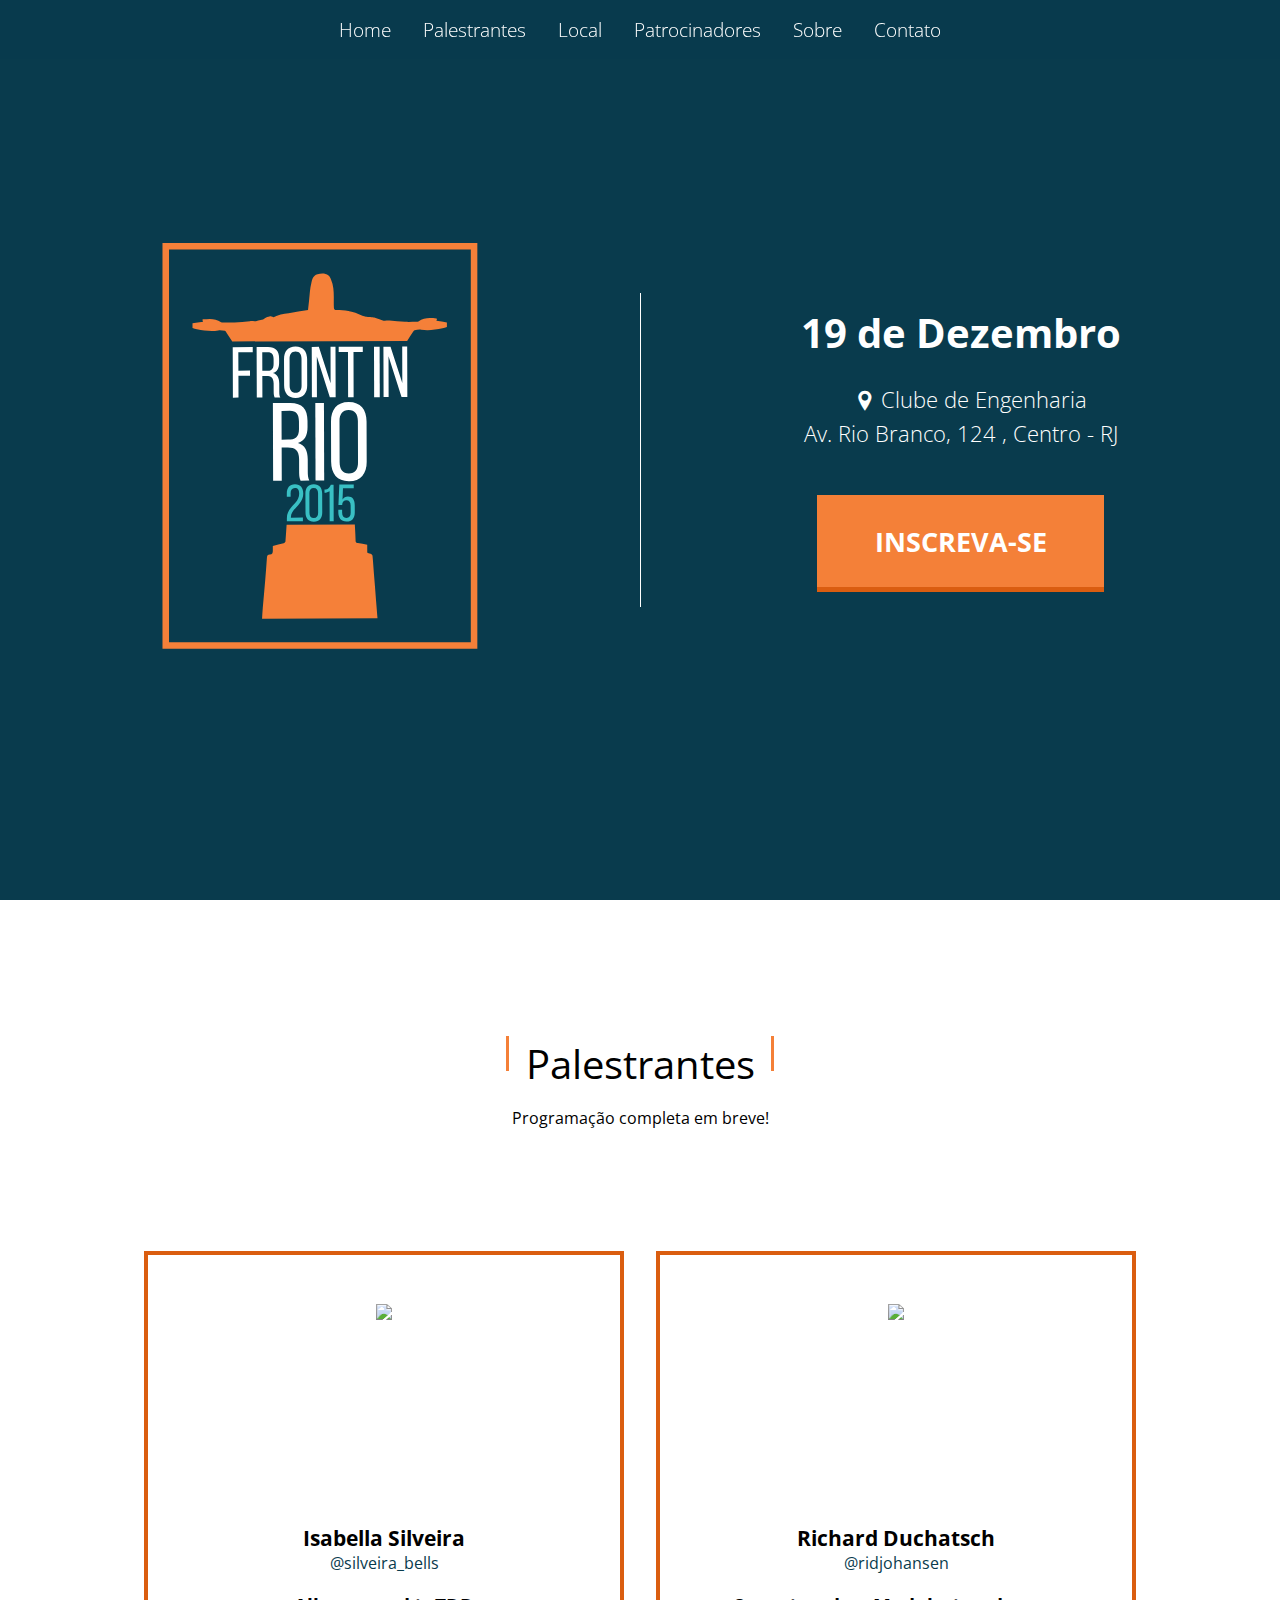
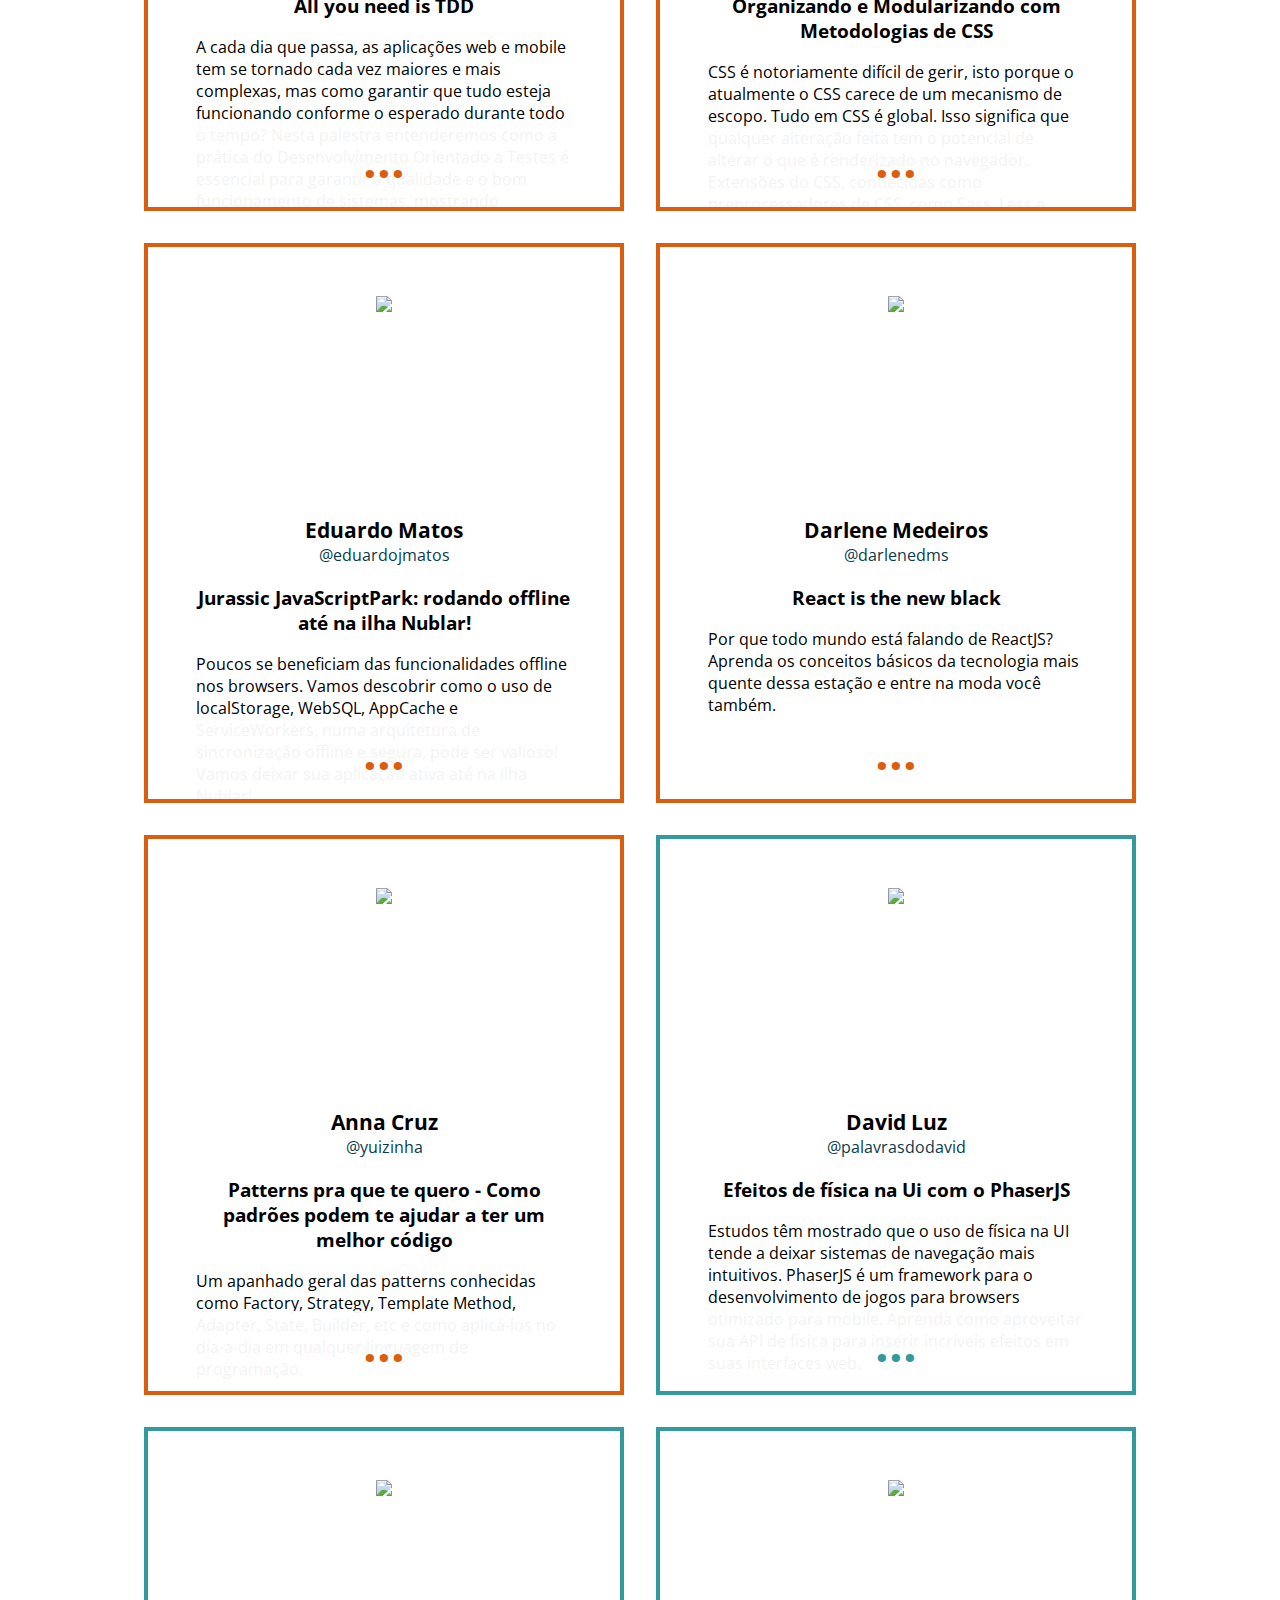
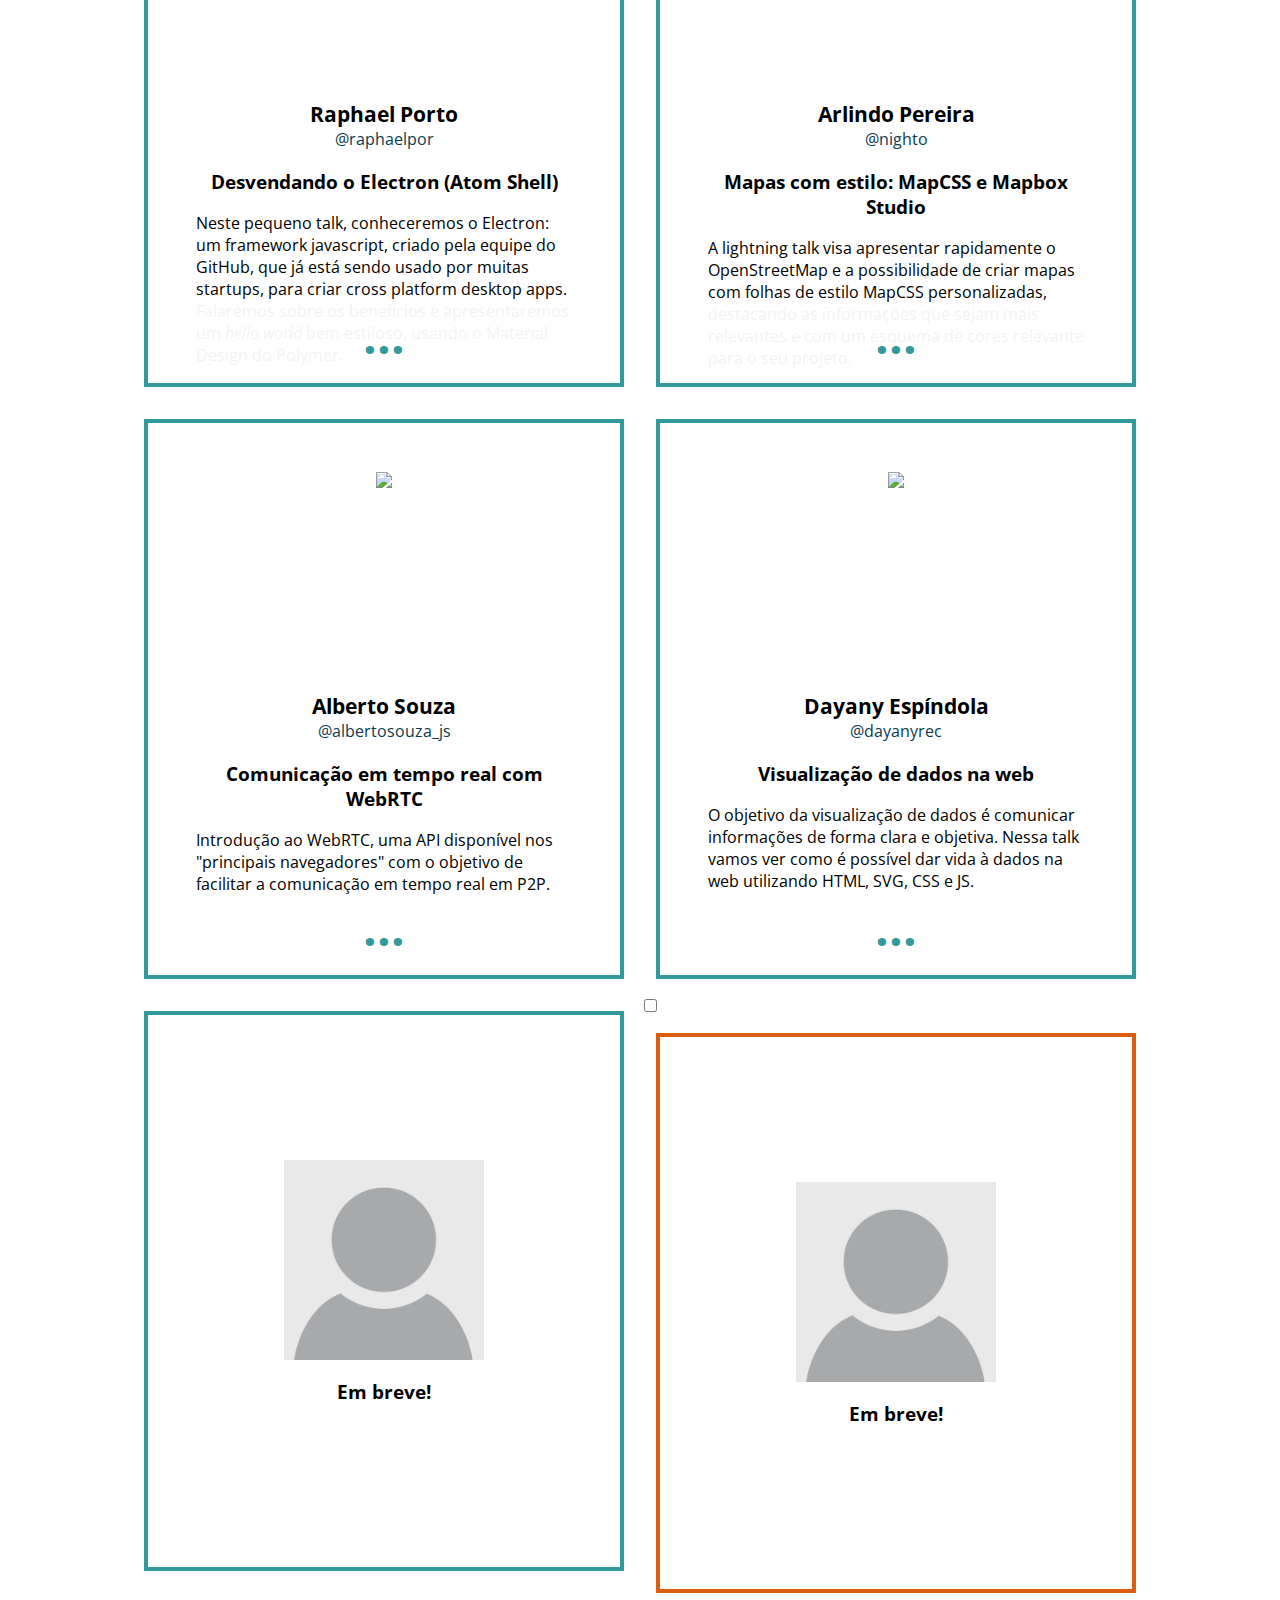
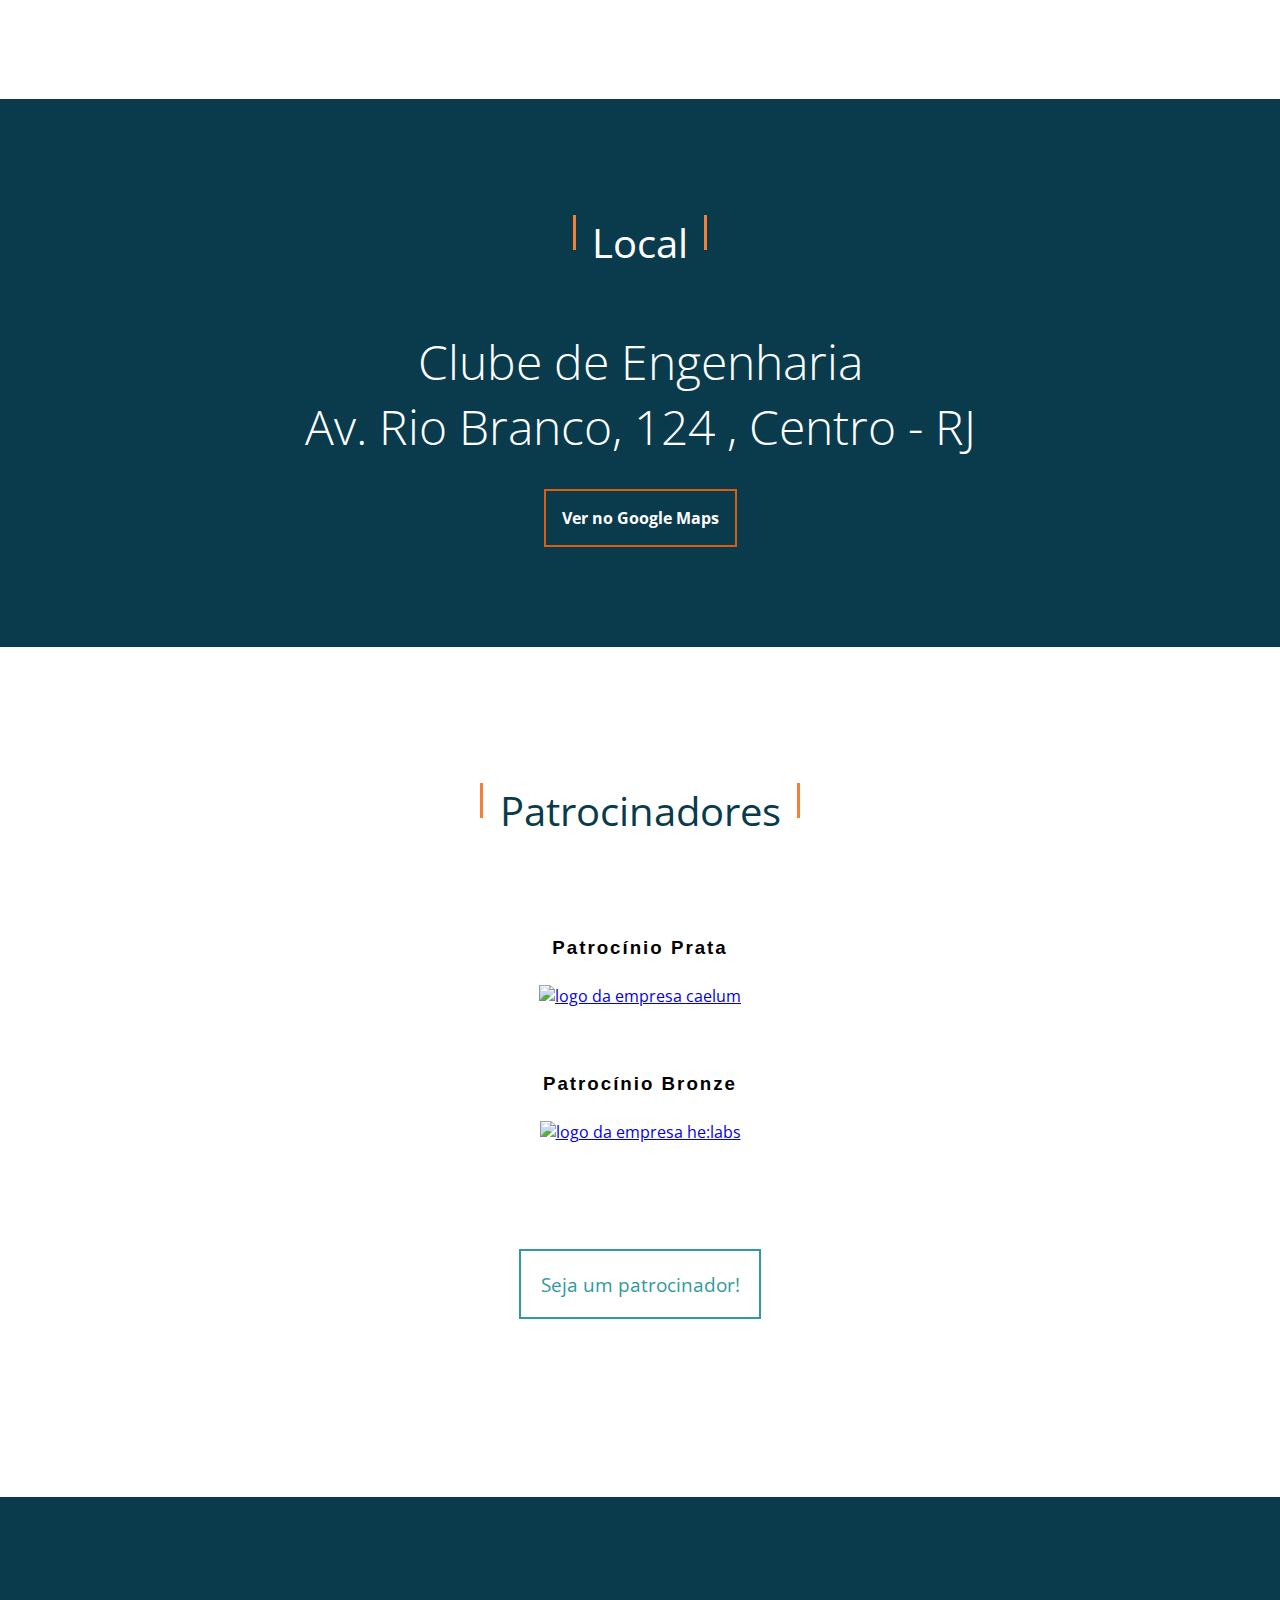
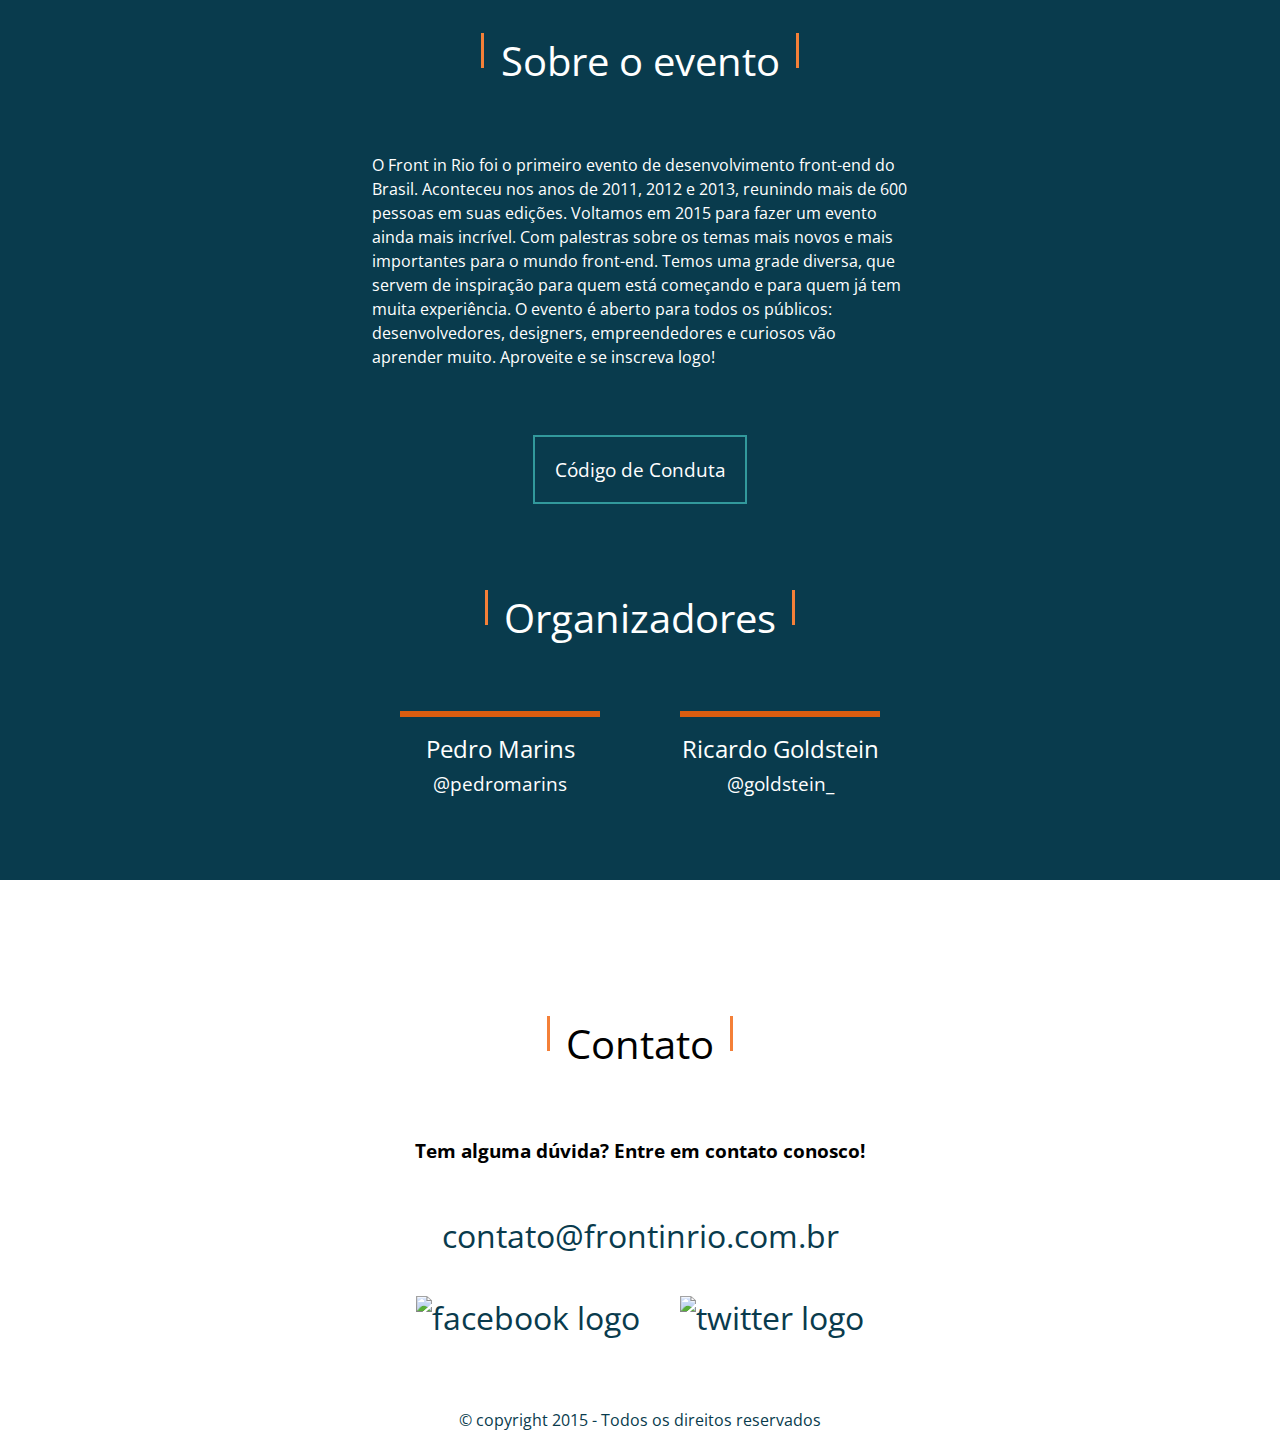
==== index.html @ 52e5d70d "fix typo" ====
<!DOCTYPE html>
<html>

<head>
    <title>Front In Rio | 2015</title>
    <meta name="description" content="Seja bem vindo ao Front In Rio 2015! Estamos preparando um dia de atividades iradas para você poder curtir o que há de melhor nessa comunidade: as pessoas. Veja o site do evento e inscreva-se!">
    <meta charset="UTF-8">
    <meta name="theme-color" content="#093B4D">
    <link rel="apple-touch-icon-precomposed" sizes="57x57" href="img/apple-touch-icon-57x57.png" />
    <link rel="apple-touch-icon-precomposed" sizes="114x114" href="img/apple-touch-icon-114x114.png" />
    <link rel="apple-touch-icon-precomposed" sizes="72x72" href="img/apple-touch-icon-72x72.png" />
    <link rel="apple-touch-icon-precomposed" sizes="144x144" href="img/apple-touch-icon-144x144.png" />
    <link rel="apple-touch-icon-precomposed" sizes="60x60" href="img/apple-touch-icon-60x60.png" />
    <link rel="apple-touch-icon-precomposed" sizes="120x120" href="img/apple-touch-icon-120x120.png" />
    <link rel="apple-touch-icon-precomposed" sizes="76x76" href="img/apple-touch-icon-76x76.png" />
    <link rel="apple-touch-icon-precomposed" sizes="152x152" href="img/apple-touch-icon-152x152.png" />
    <link rel="icon" type="image/png" href="img/favicon-196x196.png" sizes="196x196" />
    <link rel="icon" type="image/png" href="img/favicon-96x96.png" sizes="96x96" />
    <link rel="icon" type="image/png" href="img/favicon-32x32.png" sizes="32x32" />
    <link rel="icon" type="image/png" href="img/favicon-16x16.png" sizes="16x16" />
    <link rel="icon" type="image/png" href="img/favicon-128.png" sizes="128x128" />
    <meta name="application-name" content="&nbsp;" />
    <meta name="msapplication-TileColor" content="#FFFFFF" />
    <meta name="msapplication-TileImage" content="mstile-144x144.png" />
    <meta name="msapplication-square70x70logo" content="mstile-70x70.png" />
    <meta name="msapplication-square150x150logo" content="mstile-150x150.png" />
    <meta name="msapplication-wide310x150logo" content="mstile-310x150.png" />
    <meta name="msapplication-square310x310logo" content="mstile-310x310.png" />
    <!-- Facebook meta tags -->
    <meta property="og:title" content="Front in Rio 2015">
    <meta property="og:site_name" content="Front in Rio">
    <meta property="og:url" content="http://frontinrio.com.br">
    <meta property="og:type" content="website">
    <meta property="og:description" content="Seja bem vindo ao Front In Rio 2015! Estamos preparando um dia de atividades iradas para você poder curtir o que há de melhor nessa comunidade: as pessoas. Veja o site do evento e inscreva-se!">
    <meta property="og:image" content="http://frontinrio.com.br/img/fbshare.png">
    <meta property="og:image:type" content="image/png" />
    <meta property="og:image:width" content="1200" />
    <meta property="og:image:height" content="630" />
    <!-- Twitter card -->
    <meta name="twitter:card" content="summary_large_image">
    <meta name="twitter:site" content="@frontinrio">
    <meta name="twitter:creator" content="@frontinrio">
    <meta name="twitter:title" content="Front In Rio | 2015">
    <meta name="twitter:description" content="Seja bem vindo ao Front In Rio 2015! Estamos preparando um dia de atividades iradas para você poder curtir o que há de melhor nessa comunidade: as pessoas. Veja o site do evento e inscreva-se!">
    <meta name="twitter:image" content="">
    <link href='http://fonts.googleapis.com/css?family=Open+Sans:400,300,600,700,800' rel='stylesheet' type='text/css'>
    <link rel="stylesheet" src="http://normalize-css.googlecode.com/svn/trunk/normalize.css" />
    <link rel="stylesheet" href="css/style.css">
    <meta name="viewport" content="width=device-width, initial-scale=1">
</head>

<body>
    <header id="header" class="">
        <nav>
            <ul class="navigation">
                <li>
                    <a href="#">Home</a>
                </li>
                <!-- <li>
                    <a href="#schedule">Programação</a>
                </li> -->
                <li>
                    <a href="#talkers">Palestrantes</a>
                </li>
                <li>
                    <a href="#location">Local</a>
                </li>
                <li>
                    <a href="#sponsors">Patrocinadores</a>
                </li>
                <li>
                    <a href="#about">Sobre</a>
                </li>
                <li>
                    <a href="#contact">Contato</a>
                </li>
            </ul>
        </nav>
    </header>
    <!-- /header -->
    <input type="checkbox" id="nav-trigger" class="nav-trigger" />
    <label for="nav-trigger"></label>
    <div class="site-wrap">
        <div class="wrapper-flex">
            <section class="first-section" itemscope itemtype="http://schema.org/Event">
                <h1 itemprop="name"> 
                    <img src="img/logo-frontinrio.svg" alt="Logo Front in Rio 2015">
                </h1>
                <div class="event-info">
                    <meta itemprop="startDate" content="2015-06-06T06:00">
                    <p class="event-date">19 de Dezembro</p>
                    <p class="event-location" itemprop="address" itemscope itemtype="http://schema.org/PostalAddress">
                        <a href="https://www.google.com.br/maps/place/Clube+de+Engenharia/@-22.9048931,-43.1779741,15z/data=!4m2!3m1!1s0x0:0xff702cce0d4941da?sa=X&ved=0CH0Q_BIwCmoVChMI3ubqv_LOyAIVSoKQCh0cvQLg" target="_blank">
                            <i class="flaticon-pin56"></i> Clube de Engenharia
                            <br>
                            <span itemprop="streetAddress"> Av. Rio Branco, 124 </span>, <span itemprop="addressLocality">Centro</span> - <span itemprop="addressRegion">RJ</span>
                        </a>
                    </p>
                    <a class="hero-button" target="_blank" href="http://www.eventick.com.br/front-in-rio">Inscreva-se</a>
                </div>
            </section>
        </div>
        <section id="talkers">
            <h2>Palestrantes</h2>
            <p class="small-soon">Programação completa em breve!</p>
            <ul class="talkers">
                <label for="talk-desc1">
                <input type="checkbox" id="talk-desc1">
                 <li class="talker full-talk see-more">
                    <div class="talk-info ">
                        <div class="talker-info">
                            <figure class="talker-pic">
                                <img src="img/palestrantes/isabella-silveira.jpg" width="200">
                            </figure>
                            <p class="talker-name">Isabella Silveira</p>
                                <a href="https://twitter.com/silveira_bells" target="_blank" class="talker-twitter">@silveira_bells</a>
                                <!-- <p class="talker-bio">Front-End Developer na HUGE e graduanda em Ciência da Computação na UFRJ, Isabella é apaixonada por testes automatizados e métodos de otimização de algoritmos. Atuou na área de pesquisa por alguns anos, hoje em dia passa a maior parte do seu tempo aprendendo sobre Javascript, estruturas de dados e novas tecnologias. </p> -->
                        </div>
                        <h3 class="talk-title">All you need is TDD</h3>
                        <p class="talk-description">A cada dia que passa, as aplicações web e mobile tem se tornado cada vez maiores e mais complexas, mas como garantir que tudo esteja funcionando conforme o esperado durante todo o tempo? Nesta palestra entenderemos como a prática do Desenvolvimento Orientado a Testes é essencial para garantir a qualidade e o bom funcionamento de sistemas, mostrando diferentes tipos de testes que atuam em cada camada da aplicação e os melhores frameworks para por tudo isso em prática.</p>
                    </div>
                </li>
                
                </label>
                <label for="talk-desc2">
                <input type="checkbox" id="talk-desc2">
                <li class="talker full-talk see-more">
                    <div class="talk-info ">
                        <div class="talker-info">
                            <figure class="talker-pic">
                                <img src="img/palestrantes/richard-duchatsch.jpg" width="200">
                            </figure>
                            <p class="talker-name">Richard Duchatsch </p>
                            <a href="http://twitter.com/ridjohansen" class="talker-twitter" target="_blank">@ridjohansen</a>
                            <!-- <p class="talker-bio">Front end Engineer na WebRadar, Co-fundador do FEMUG-RJ/FrontInterior e membro do GT de Acessibilidade do W3C Brasil. Nas horas vagas, Organizador de eventos voltados à tecnologia,  pesquisador apaixonado por tecnologias ligadas à área de Front End, Arquitetura de Informação, UX, semântica e cross-browser. É bacharel em Comunicação Digital e pós-graduado em Gestão de TI. <a href="http://linkedin.com/in/ridjohansen" target="_blank">http://linkedin.com/in/ridjohansen</a></p> -->
                        </div>
                        <h3 class="talk-title">Organizando e Modularizando com Metodologias de CSS</h3>
                            <p class="talk-description">CSS é notoriamente difícil de gerir, isto porque o atualmente o CSS carece de um mecanismo de escopo. Tudo em CSS é global. Isso significa que qualquer alteração feita tem o potencial de alterar o que é renderizado no navegador. Extensões do CSS, conhecidas como preprocessadores de CSS, como Sass, Less e Stylus tornam isto mais fácil, oferecendo recursos que torna mais fácil a forma escrever e gerir CSS. Mas sozinhos os preprocessadores, não realmente resolver o problema de escalabilidade. A necessidade de utilizar/desenvolver uma metodologia de CSS afim de organizar e proporcionar a nosso código escalável e mantível.</p>
                    </div>
                </li>
                </label>
                <label for="talk-desc3">
                <input type="checkbox" id="talk-desc3">
                <li class="talker full-talk see-more">
                    <div class="talk-info">
                        <div class="talker-info">
                            <figure class="talker-pic">
                                <img src="img/palestrantes/eduardo-matos.jpg" width="200">
                            </figure>
                            <p class="talker-name">Eduardo Matos</p>
                            <a href="https://twitter.com/eduardojmatos/" target="_blank" class="talker-twitter">@eduardojmatos</a>
                            <!-- <p class="talker-bio">Desenvolvedor desde 2003, começou a trabalhar como freelance e professor numa escola de informática. Trabalha como desenvolvedor full-stack e programa de JavaScript a Ruby.</p> -->
                        </div>
                        <h3 class="talk-title">Jurassic JavaScriptPark: rodando offline até na ilha Nublar!</h3>
                        <p class="talk-description">Poucos se beneficiam das funcionalidades offline nos browsers. Vamos descobrir como o uso de localStorage, WebSQL, AppCache e ServiceWorkers, numa arquitetura de sincronização offline e segura, pode ser valioso! Vamos deixar sua aplicação ativa até na ilha Nublar!</p>
                    </div>
                </li>
                </label>
                 <label for="talk-desc4">
                <input type="checkbox" id="talk-desc4">
                <li class="talker full-talk see-more">
                    <div class="talk-info">
                        <div class="talker-info">
                            <figure class="talker-pic">
                                <img src="img/palestrantes/darlene-medeiros.jpg" width="200">
                            </figure>
                            <p class="talker-name">Darlene Medeiros</p>
                            <a href="https://github.com/darlenedms" class="talker-twitter">@darlenedms</a>
                            <!-- <p class="talker-bio">Desenvolvedora de software na <a href="http://www.globo.com" target="_blank">globo.com</a> mas ainda aprendendo a mexer com esse negócio de computador. Promovendo a diversidade no mundo de TI junto com o <a href="http://insideoutproject.xyz/" target="_blank">InsideOut Project</a>. Pythonista, djangonauta, baby gopher e little javascripter.</p> -->
                        </div>
                         <h3 class="talk-title">React is the new black</h3>
                        <p class="talk-description">Por que todo mundo está falando de ReactJS? Aprenda os conceitos básicos da tecnologia mais quente dessa estação e entre na moda você também.</p>
                    </div>
                </li>
                </label>
                 <label for="talk-desc5">
                <input type="checkbox" id="talk-desc5">
                <li class="talker full-talk see-more ">
                    <div class="talk-info">
                        <div class="talker-info">
                            <figure class="talker-pic">
                                <img src="img/palestrantes/anna-cruz.png" width="200">
                            </figure>
                            <p class="talker-name">Anna Cruz</p>
                            <a href="https://twitter.com/yuizinha" target="_blank" class="talker-twitter">@yuizinha</a>
                            <!-- <p class="talker-bio">Programadora em diversas linguagens (como Java e Ruby) que flerta constantemente com estudos sobre redes. Em seu (curto) tempo livre ajuda a organizar eventos como o WTM e RailsGirls e estuda música.</p> -->
                        </div>
                         <h3 class="talk-title">Patterns pra que te quero - Como padrões podem te ajudar a ter um melhor código</h3>
                        <p class="talk-description">Um apanhado geral das patterns conhecidas como Factory, Strategy, Template Method, Adapter, State, Builder, etc e como aplicá-los no dia-a-dia em qualquer linguagem de programação.</p>
                    </div>
                </li>
                </label>
                 <label for="talk-desc6">
                <input type="checkbox" id="talk-desc6">
                <li class="talker lightning see-more">
                    <div class="talk-info">
                        
                        <div class="talker-info">
                            <figure class="talker-pic">
                                <img src="img/palestrantes/david-luz.jpg" width="200">
                            </figure>
                            <p class="talker-name">David Luz</p>
                            <a href="https://twitter.com/palavrasdodavid " target="_blank" class="talker-twitter">@palavrasdodavid</a>
                            <!-- <p class="talker-bio">Paulistano, 26 anos, David Luz é apaixonado por Javascript e desenvolvimento de jogos. Trabalha a 5 anos com o desenvolvimento de objetos de aprendizagem para EaD e E-learning. Trabalhou na Geekie, TV Cultura e Fundação Vanzolini.</p> -->
                        </div>
                        <h3 class="talk-title">Efeitos de física na Ui com o PhaserJS</h3>
                        <p class="talk-description">Estudos têm mostrado que o uso de física na UI tende a deixar sistemas de navegação mais intuitivos. PhaserJS é um framework para o desenvolvimento de jogos para browsers otimizado para mobile. Aprenda como aproveitar sua API de física para inserir incríveis efeitos em suas interfaces web.</p>
                    </div>
                </li>
                </label>
                 <label for="talk-desc7">
                <input type="checkbox" id="talk-desc7">
                <li class="talker lightning see-more">
                    <div class="talk-info">
                        
                        <div class="talker-info">
                            <figure class="talker-pic">
                                <img src="img/palestrantes/raphael-porto.jpg" width="200">
                            </figure>
                            <p class="talker-name">Raphael Porto</p>
                            <a href="http://twitter.com/raphaelpor" target="_blank" class="talker-twitter">@raphaelpor</a>
                            <!-- <p class="talker-bio">Desenvolvedor na Concrete Solutions; Cofundador e professor da Lithium. Magento Certified Developer Plus e amante de JavaScript, Música e Skate.</p> -->
                        </div>
                        <h3 class="talk-title">Desvendando o Electron (Atom Shell)</h3>
                        <p class="talk-description">Neste pequeno talk, conheceremos o Electron: um framework javascript, criado pela equipe do GitHub, que já está sendo usado por muitas startups, para criar cross platform desktop apps. Falaremos sobre os benefícios e apresentaremos um <em>hello world </em>bem estiloso, usando o Material Design do Polymer.</p>
                    </div>
                </li>
                </label>
                 <label for="talk-desc8">
                <input type="checkbox" id="talk-desc8">
                <li class="talker lightning see-more">
                    <div class="talk-info ">
                       
                        <div class="talker-info">
                            <figure class="talker-pic">
                                <img class="arlindo" src="img/palestrantes/arlindo-pereira.jpg" width="200">
                            </figure>
                             <p class="talker-name">Arlindo Pereira</p>
                            <a href="http://twitter.com/nighto" target="_blank" class="talker-twitter">@nighto</a>
                            <!-- <p class="talker-bio">Arlindo Pereira é desenvolvedor web e curte mapas. Membro fundador do <a href="http://openstreetmap.com.br/" target="_blank">OpenStreetMap Brasil</a>, um projeto de produção colaborativa de dados geo-espaciais abertos, colaborador do <a href="http://mapillary.com/" target="_blank">Mapillary</a>, um Street View feito por pessoas como eu e você, dentre outros projetos de geotecnologias.</p> -->
                        </div>
                         <h3 class="talk-title">Mapas com estilo: MapCSS e Mapbox Studio</h3>
                        <p class="talk-description">A lightning talk visa apresentar rapidamente o OpenStreetMap e a possibilidade de criar mapas com folhas de estilo MapCSS personalizadas, destacando as informações que sejam mais relevantes e com um esquema de cores relevante para o seu projeto.</p>
                    </div>
                </li>
                </label>
                 <label for="talk-desc9">
                <input type="checkbox" id="talk-desc9">
                <li class="talker lightning see-more">
                    <div class="talk-info">
                        <div class="talker-info">
                            <figure class="talker-pic">
                                <img src="img/palestrantes/alberto-souza.jpg" width="200">
                            </figure>
                            <p class="talker-name">Alberto Souza</p>
                            <a href="https://twitter.com/albertosouza_js" class="talker-twitter">@albertosouza_js</a>
                            <!-- <p class="talker-bio">Programador PHP e Node.js, criador do We.js framework. Com mais de 9 anos de experiência participou da criação de sites e redes sociais para Fundação Oswaldo Cruz e Ministério da Saúde.</p> -->
                        </div>
                        <h3 class="talk-title">Comunicação em tempo real com WebRTC</h3>
                        <p class="talk-description">Introdução ao WebRTC, uma API disponível nos "principais navegadores" com o objetivo de facilitar a comunicação em tempo real em P2P.</p>
                    </div>
                </li>
               </label>
                <label for="talk-desc10">
                <input type="checkbox" id="talk-desc10">
                
                <li class="talker lightning see-more">
                    <div class="talk-info">
                       
                        <div class="talker-info">
                            <figure class="talker-pic">
                                <img src="img/palestrantes/dayany-espindola.jpg" width="200">
                            </figure>
                             <p class="talker-name">Dayany Espíndola</p>
                            <a href="https://twitter.com/dayanyrec" target="_blank" class="talker-twitter">@dayanyrec</a>
                            <!-- <p class="talker-bio">Desenvolvedora fascinada por tecnologia e o seu poder de desenvolver a sociedade. Apaixonada por web, robótica e processamento de dados.</p> -->
                        </div>
                        <h3 class="talk-title ">Visualização de dados na web</h3>
                        <p class="talk-description">O objetivo da visualização de dados é comunicar informações de forma clara e objetiva. Nessa talk vamos ver como é possível dar vida à dados na web utilizando HTML, SVG, CSS e JS.</p>
                    </div>
                </li>
                </label>
               <!--  <label for="talk-desc11">
                <input type="checkbox" id="talk-desc11">
                <li class="talker full-talk see-more">
                    <div class="talk-info">
                        <div class="talker-info">
                            <figure class="talker-pic">
                                <img src="img/palestrantes/rafael-lage.jpg" width="200">
                            </figure>
                             <p class="talker-name">Rafael Lage</p>
                            <a href="https://twitter.com/rltrafael" target="_blank" class="talker-twitter">@rltrafael</a>
                            <p class="talker-bio">Rafael Tavares é doutorando em Ciência da Computação pelo NCE/UFRJ e mestre em Informática pela UNIRIO. Atua como pesquisador na área de gestão de processos de negócios em uma startup e também contribui como desenvolvedor com o projeto opensource Vizabi, de visualização de dados. Possui experiência de participação em projetos de desenvolvimento para empresas pequenas e grandes, como Petrobras, Montreal Informática, IBM Research, entre outras. Também atua como professor, tendo ministrado aulas em instituições como UFRJ e INFNET.</p>
                        </div>
                        <h3 class="talk-title ">Visualização de informação com d3.js</h3>
                        <p class="talk-description">Hoje em dia temos muitos dados para analisar, o que é ótimo. Mas o excesso de dados nos cega, a ponto de não conseguirmos extrair conclusões significativas a partir deles. É aí que entra a visualização da informação, que é uma área onde se usa a representação visual, com o objetivo de ajudar o usuário a compreender e analisar melhor os dados que estão sendo apresentados. Nesta palestra entenderemos por que visualização de informação é importante, os principais conceitos e como começar a praticar, usando d3.js.</p>
                    </div>
                </li>
                </label> -->
                 <label for="talk-desc11">
                <input type="checkbox" id="talk-desc11">
                  <li class="talker lightning soon">
                    <div class="talk-info">
                        <div class="talker-info">
                            <figure class="talker-pic">
                                <img src="img/palestrantes/profile-icon.png" width="200">
                            </figure>
                        </div>
                        <h3>Em breve!</h3>
                    </div>
                </li>
                </label>
                 <label for="talk-desc12">
                <input type="checkbox" id="talk-    desc12">
                <li class="talker full-talk soon">
                    <div class="talk-info">
                        <div class="talker-info">
                            <figure class="talker-pic">
                                <img src="img/palestrantes/profile-icon.png" width="200">
                            </figure>
                        </div>
                        <h3>Em breve!</h3>
                        
                    </div>
                </li>
                </label>
            </ul>
        </section>
<!--         <section id="schedule">
            <h2>Programação</h2>
            <ul class="talkers">
                <li class="talker">
                    <div class="talk-info">
                        <h3 class="talk-time">8h30 - 9h00</h3>
                        <h3 class="talk-title">Café da Manhã</h3>
                        <p>Lorem ipsum dolor sit amet, consectetur adipisicing elit, sed do eiusmod tempor incididunt ut labore et dolore magna aliqua.Lorem ipsum dolor sit amet, consectetur adipisicing elit, sed do eiusmod tempor incididunt ut labore et dolore magna aliqua.Lorem ipsum dolor sit amet, consectetur adipisicing</p>
                    </div>
                </li>
                <li class="talker">
                    <div class="talk-info">
                        <h3 class="talk-time">9h00 - 9h10</h3>
                        <h3 class="talk-title">Abertura</h3>
                        <p>Lorem ipsum dolor sit amet, consectetur adipisicing elit, sed do eiusmod tempor incididunt ut labore et dolore magna aliqua.Lorem ipsum dolor sit amet, consectetur adipisicing elit, sed do eiusmod tempor incididunt ut labore et dolore magna aliqua.Lorem ipsum dolor sit amet, consectetur adipisicing</p>
                    </div>
                </li>
                <li class="talker">
                    <div class="talk-info">
                        <h3 class="talk-time">Em breve!</h3>
                        <h3 class="talk-title">React is the new black</h3>
                        <p class="hidden">Por que todo mundo está falando de ReactJS? Aprenda os conceitos básicos da tecnologia mais quente dessa estação e entre na moda você também.</p>
                        <div class="talker-info">
                            <figure class="talker-pic">
                                <img src="img/palestrantes/profile-icon.png" width="200">
                                <img src="img/palestrantes/darlene-medeiros.jpg" width="200">
                            </figure>
                            <p class="talker-name">Darlene Medeiros</p>
                            <a href="https://github.com/darlenedms" class="talker-twitter">@darlenedms</a>
                            <p class="talker-bio">Desenvolvedora de software na <a href="http://www.globo.com" target="_blank">globo.com</a> mas ainda aprendendo a mexer com esse negócio de computador. Promovendo a diversidade no mundo de TI junto com o <a href="http://insideoutproject.xyz/" target="_blank">InsideOut Project</a>. Pythonista, djangonauta, baby gopher e little javascripter.</p>
                        </div>
                    </div>
                </li>
                <li class="talker">
                    <div class="talk-info">
                        <h3 class="talk-time">Em breve!</h3>
                        <h3 class="talk-title">Organizando e Modularizando com Metodologias de CSS</h3>
                        <p class="hidden">CSS é notoriamente difícil de gerir, isto porque o atualmente o CSS carece de um mecanismo de escopo. Tudo em CSS é global. Isso significa que qualquer alteração feita tem o potencial de alterar o que é renderizado no navegador. Extensões do CSS, conhecidas como preprocessadores de CSS, como Sass, Less e Stylus tornam isto mais fácil, oferecendo recursos que torna mais fácil a forma escrever e gerir CSS. Mas sozinhos os preprocessadores, não realmente resolver o problema de escalabilidade. A necessidade de utilizar/desenvolver uma metodologia de CSS afim de organizar e proporcionar a nosso código escalável e mantível.</p>
                        <div class="talker-info">
                            <figure class="talker-pic">
                                <img src="img/palestrantes/profile-icon.png" width="200">
                                <img src="img/palestrantes/richard-duchatsch.jpg" width="200">
                            </figure>
                            <p class="talker-name">Richard Duchatsch </p>
                            <a href="http://twitter.com/ridjohansen" class="talker-twitter" target="_blank">@ridjohansen</a>
                            <p class="talker-bio">Front end Engineer na WebRadar, Co-fundador do FEMUG-RJ/FrontInterior e membro do GT de Acessibilidade do W3C Brasil. Nas horas vagas, Organizador de eventos voltados à tecnologia,  pesquisador apaixonado por tecnologias ligadas à área de Front End, Arquitetura de Informação, UX, semântica e cross-browser. É bacharel em Comunicação Digital e pós-graduado em Gestão de TI. <a href="http://linkedin.com/in/ridjohansen" target="_blank">http://linkedin.com/in/ridjohansen</a></p>
                        </div>
                    </div>
                </li>
                <li class="talker">
                    <div class="talk-info">
                        <h3 class="talk-time">Em breve!</h3>
                        <h3 class="talk-title">Jurassic JavaScriptPark: rodando offline até na ilha Nublar!</h3>
                        <p class="hidden">Poucos se beneficiam das funcionalidades offline nos browsers. Vamos descobrir como o uso de localStorage, WebSQL, AppCache e ServiceWorkers, numa arquitetura de sincronização offline e segura, pode ser valioso! Vamos deixar sua aplicação ativa até na ilha Nublar!</p>
                        <div class="talker-info">
                            <figure class="talker-pic">
                                <img src="img/palestrantes/profile-icon.png" width="200">
                                <img src="img/palestrantes/eduardo-matos.jpg" width="200">
                            </figure>
                            <p class="talker-name">Eduardo Matos</p>
                            <a href="https://twitter.com/eduardojmatos/" target="_blank" class="talker-twitter">@eduardojmatos</a>
                            <p class="talker-bio">Desenvolvedor desde 2003, começou a trabalhar como freelance e professor numa escola de informática. Trabalha como desenvolvedor full-stack e programa de JavaScript a Ruby.</p>
                        </div>
                    </div>
                </li>
                <li class="talker">
                    <div class="talk-info">
                        <h3 class="talk-time">11h40 - 13h30</h3>
                        <h3 class="talk-title">Almoço</h3>
                        <p>Lorem ipsum dolor sit amet, consectetur adipisicing elit, sed do eiusmod tempor incididunt ut labore et dolore magna aliqua.Lorem ipsum dolor sit amet, consectetur adipisicing elit, sed do eiusmod tempor incididunt ut labore et dolore magna aliqua.Lorem ipsum dolor sit amet, consectetur adipisicing</p>
                    </div>
                </li>
                <li class="talker ">
                    add .lightning-talk
                    <div class="talk-info">
                        add .lightining 
                        <h3 class="talk-time ">Em breve!</h3>
                        <h3 class="talk-title">Comunicação em tempo real com WebRTC</h3>
                        <p class="hidden">Introdução ao WebRTC, uma API disponível nos "principais navegadores" com o objetivo de facilitar a comunicação em tempo real em P2P.</p>
                        <div class="talker-info">
                            <figure class="talker-pic">
                                <img src="img/palestrantes/profile-icon.png" width="200">
                                <img src="img/palestrantes/alberto-souza.jpg" width="200">
                            </figure>
                            <p class="talker-name">Alberto Souza</p>
                            <a href="https://twitter.com/albertosouza_js" class="talker-twitter">@albertosouza_js</a>
                            <p class="talker-bio">Programador PHP e Node.js, criador do We.js framework. Com mais de 9 anos de experiência participou da criação de sites e redes sociais para Fundação Oswaldo Cruz e Ministério da Saúde.</p>
                        </div>
                    </div>
                </li>
                <li class="talker ">
                    
                    <div class="talk-info">
                        
                        <h3 class="talk-time ">Em breve!</h3>
                        <h3 class="talk-title">Efeitos de física na Ui com o PhaserJS</h3>
                        <p class="hidden">Estudos têm mostrado que o uso de física na UI tende a deixar sistemas de navegação mais intuitivos. PhaserJS é um framework para o desenvolvimento de jogos para browsers otimizado para mobile. Aprenda como aproveitar sua API de física para inserir incríveis efeitos de física em suas interfaces web.</p>
                        <div class="talker-info">
                            <figure class="talker-pic">
                                <img src="img/palestrantes/profile-icon.png" width="200">
                                <img src="img/palestrantes/david-luz.jpg" width="200">
                            </figure>
                            <p class="talker-name">David Luz</p>
                            <a href="https://twitter.com/palavrasdodavid " target="_blank" class="talker-twitter">@palavrasdodavid</a>
                            <p class="talker-bio">Paulistano, 26 anos, David Luz é apaixonado por Javascript e desenvolvimento de jogos. Trabalha a 5 anos com o desenvolvimento de objetos de aprendizagem para EaD e E-learning. Trabalhou na Geekie, TV Cultura e Fundação Vanzolini.</p>
                        </div>
                    </div>
                </li>
                <li class="talker ">
                    
                    <div class="talk-info">
                        
                        <h3 class="talk-time ">Em breve!</h3>
                        <h3 class="talk-title">Desvendando o Electron (Atom Shell)</h3>
                        <p class="hidden">Neste pequeno talk, conheceremos o Electron: um framework javascript, criado pela equipe do GitHub, que já está sendo usado por muitas startups, para criar cross platform desktop apps. Falaremos sobre os benefícios e apresentaremos um <em>hello world </em>bem estiloso, usando o Material Design do Polymer.</p>
                        <div class="talker-info">
                            <figure class="talker-pic">
                                <img src="img/palestrantes/profile-icon.png" width="200">
                                <img src="img/palestrantes/raphael-porto.jpg" width="200">
                            </figure>
                            <p class="talker-name">Raphael Porto</p>
                            <a href="http://twitter.com/raphaelpor" target="_blank" class="talker-twitter">@raphaelpor</a>
                            <p class="talker-bio">Desenvolvedor na Concrete Solutions; Cofundador e professor da Lithium. Magento Certified Developer Plus e amante de JavaScript, Música e Skate.</p>
                        </div>
                    </div>
                </li>
                <li class="talker ">
                    
                    <div class="talk-info">
                        
                        <h3 class="talk-time ">Em breve!</h3>
                        <h3 class="talk-title">Mapas com estilo: MapCSS e Mapbox Studio</h3>
                        <p class="hidden">A lightning talk visa apresentar rapidamente o OpenStreetMap e a possibilidade de criar mapas com folhas de estilo MapCSS personalizadas, destacando as informações que sejam mais relevantes e com um esquema de cores relevante para o seu projeto.</p>
                        <div class="talker-info">
                            <figure class="talker-pic">
                                <img src="img/palestrantes/profile-icon.png" width="200">
                                <img class="arlindo" src="img/palestrantes/arlindo-pereira.jpg" width="200">
                            </figure>
                             <p class="talker-name">Arlindo Pereira</p>
                            <a href="http://twitter.com/nighto" target="_blank" class="talker-twitter">@nighto</a>
                            <p class="talker-bio">Arlindo Pereira é desenvolvedor web e curte mapas. Membro fundador do <a href="http://openstreetmap.com.br/" target="_blank">OpenStreetMap Brasil</a>, um projeto de produção colaborativa de dados geo-espaciais abertos, colaborador do <a href="http://mapillary.com/" target="_blank">Mapillary</a>, um Street View feito por pessoas como eu e você, dentre outros projetos de geotecnologias.</p>
                        </div>
                    </div>
                </li>
                <li class="talker ">
                    
                    <div class="talk-info">
                        
                        <h3 class="talk-time ">Em breve!</h3>
                        <p class="hidden">Lorem ipsum dolor sit amet, consectetur adipisicing elit, sed do eiusmod tempor incididunt ut labore et dolore magna aliqua.Lorem ipsum dolor sit amet, consectetur adipisicing elit, sed do eiusmod tempor incididunt ut labore et dolore magna aliqua.Lorem ipsum dolor sit amet, consectetur adipisicing</p>
                        <div class="talker-info">
                            <figure class="talker-pic">
                                <img src="img/palestrantes/profile-icon.png" width="200">
                            </figure>
                            <p class="talker-name">Rafael Pereira</p>
                            <a href="" class="talker-twitter">@twitter</a>
                            <p class="talker-bio">Lorem ipsum dolor sit amet, consectetur adipisicing elit. Dolorum possimus, quidem neque minus perferendis expedita consequatur. Aliquam ipsam molestias architecto at vitae accusamus magnam, rem praesentium sequi? Ipsam quae, non!</p>
                        </div>
                    </div>
                </li>
                <li class="talker ">
                    
                    <div class="talk-info">
                        
                        <h3 class="talk-time ">Em breve!</h3>
                        <p class="hidden">Lorem ipsum dolor sit amet, consectetur adipisicing elit, sed do eiusmod tempor incididunt ut labore et dolore magna aliqua.Lorem ipsum dolor sit amet, consectetur adipisicing elit, sed do eiusmod tempor incididunt ut labore et dolore magna aliqua.Lorem ipsum dolor sit amet, consectetur adipisicing</p>
                        <div class="talker-info">
                            <figure class="talker-pic">
                                <img src="img/palestrantes/profile-icon.png" width="200">
                            </figure>
                             <p class="talker-name">Rafael Pereira</p>
                            <a href="" class="talker-twitter">@twitter</a>
                            <p class="talker-bio">Lorem ipsum dolor sit amet, consectetur adipisicing elit. Dolorum possimus, quidem neque minus perferendis expedita consequatur. Aliquam ipsam molestias architecto at vitae accusamus magnam, rem praesentium sequi? Ipsam quae, non!</p>
                        </div>
                    </div>
                </li>
                <li class="talker ">
                    
                    <div class="talk-info">
                        
                        <h3 class="talk-time ">Em breve!</h3>
                        <h3 class="talk-title">All you need is TDD</h3>
                        <p class="hidden">A cada dia que passa, as aplicações web e mobile tem se tornado cada vez maiores e mais complexas, mas como garantir que tudo esteja funcionando conforme o esperado durante todo o tempo? Nesta palestra entenderemos como a prática do Desenvolvimento Orientado a Testes é essencial para garantir a qualidade e o bom funcionamento de sistemas, mostrando diferentes tipos de testes que atuam em cada camada da aplicação e os melhores frameworks para por tudo isso em prática.</p>
                        <div class="talker-info">
                            <figure class="talker-pic">
                                <img src="img/palestrantes/profile-icon.png" width="200">
                                <img src="img/palestrantes/isabella-silveira.jpg" width="200">
                            </figure>
                            <p class="talker-name">Isabella Silveira</p>
                                <a href="https://twitter.com/silveira_bells" target="_blank" class="talker-twitter">@silveira_bells</a>
                                <p class="talker-bio">Front-End Developer na HUGE e graduanda em Ciência da Computação na UFRJ, Isabella é apaixonada por testes automatizados e métodos de otimização de algoritmos. Atuou na área de pesquisa por alguns anos, hoje em dia passa a maior parte do seu tempo aprendendo sobre Javascript, estruturas de dados e novas tecnologias. </p>
                        </div>
                    </div>
                </li>
                <li class="talker">
                    <div class="talk-info">
                        <h3 class="talk-time ">15h30 - 16h00</h3>
                        <h3 class="talk-title">Coffee-break</h3>
                        <p>Lorem ipsum dolor sit amet, consectetur adipisicing elit, sed do eiusmod tempor incididunt ut labore et dolore magna aliqua.Lorem ipsum dolor sit amet, consectetur adipisicing elit, sed do eiusmod tempor incididunt ut labore et dolore magna aliqua.Lorem ipsum dolor sit amet, consectetur adipisicing</p>
                    </div>
                </li>
                <li class="talker ">
                    
                    <div class="talk-info">
                        
                        <h3 class="talk-time ">Em breve!</h3>
                         <h3 class="talk-title">Patterns pra que te quero - Como padrões podem te ajudar a ter um melhor código</h3>
                        <p class="hidden">Um apanhado geral das patterns conhecidas como Factory, Strategy, Template Method, Adapter, State, Builder, etc e como aplicá-los no dia-a-dia em qualquer linguagem de programação.</p>
                        <div class="talker-info">
                            <figure class="talker-pic">
                                <img src="img/palestrantes/profile-icon.png" width="200">
                                <img src="img/palestrantes/anna-cruz.png" width="200">
                            </figure>
                            <p class="talker-name">Anna Cruz</p>
                            <a href="https://twitter.com/yuizinha" target="_blank" class="talker-twitter">@yuizinha</a>
                            <p class="talker-bio">Programadora em diversas linguagens (como Java e Ruby) que flerta constantemente com estudos sobre redes. Em seu (curto) tempo livre ajuda a organizar eventos como o WTM e RailsGirls e estuda música.</p>
                        </div>
                    </div>
                </li>
                <li class="talker ">
                    
                    <div class="talk-info">
                        
                        <h3 class="talk-time ">Em breve!</h3>
                         <h3 class="talk-title ">Visualização de dados na web</h3>
                        <p class="hidden">O objetivo da visualização de dados é comunicar informações de forma clara e objetiva. Nessa talk vamos ver como é possível dar vida à dados na web utilizando HTML, SVG, CSS e JS.</p>
                        <div class="talker-info">
                            <figure class="talker-pic">
                                <img src="img/palestrantes/profile-icon.png" width="200">
                                <img src="img/palestrantes/dayany-espindola.jpg" width="200">
                            </figure>
                             <p class="talker-name">Dayany Espíndola</p>
                            <a href="https://twitter.com/dayanyrec" target="_blank" class="talker-twitter">@dayanyrec</a>
                            <p class="talker-bio">Desenvolvedora fascinada por tecnologia e o seu poder de desenvolver a sociedade. Apaixonada por web, robótica e processamento de dados.</p>
                        </div>
                    </div>
                </li>
                <li class="talker">
                    <div class="talk-info before-last">
                        <h3 class="talk-time ">17h40 - 18h00</h3>
                        <h3 class="talk-title">Encerramento</h3>
                        <p>Lorem ipsum dolor sit amet, consectetur adipisicing elit, sed do eiusmod tempor incididunt ut labore et dolore magna aliqua.Lorem ipsum dolor sit amet, consectetur adipisicing elit, sed do eiusmod tempor incididunt ut labore et dolore magna aliqua.Lorem ipsum dolor sit amet, consectetur adipisicing</p>
                    </div>
                </li>
                <li class="talker last">
                    <div class="talk-info">
                        <h3 class="talk-time ">18h00 - ?</h3>
                        <h3 class="talk-title">#horaextra</h3>
                        <p>Lorem ipsum dolor sit amet, consectetur adipisicing elit, sed do eiusmod tempor incididunt ut labore et dolore magna aliqua.Lorem ipsum dolor sit amet, consectetur adipisicing elit, sed do eiusmod tempor incididunt ut labore et dolore magna aliqua.Lorem ipsum dolor sit amet, consectetur adipisicing</p>
                    </div>
                </li>
            </ul>
        </section> -->
        <section id="location">
            <h2>Local</h2>
            <h3>Clube de Engenharia  <br>
Av. Rio Branco, 124 , Centro - RJ</h3>
            <a href="https://www.google.com.br/maps/place/Clube+de+Engenharia/@-22.9048931,-43.1779741,15z/data=!4m2!3m1!1s0x0:0xff702cce0d4941da?sa=X&ved=0CH0Q_BIwCmoVChMI3ubqv_LOyAIVSoKQCh0cvQLg" target="_blank">Ver no Google Maps</a>
        </section>
        <section id="sponsors">
            <h2>Patrocinadores</h2>
            <h3>Patrocínio Prata</h3>
            <div class="silver-sponsor">
                <a href="https://www.caelum.com.br/" target="_blank"><img src="img/caelum-logo.png" alt="logo da empresa caelum"></a>
            </div>
            <h3>Patrocínio Bronze</h3>
            <div class="bronze-sponsor">
                <a href="http://helabs.com/pt/" target="_blank"><img src="img/helabs.png" alt="logo da empresa he:labs"></a>
            </div>
            <a href="img/mediakit.pdf" target='_blank' class="be-sponsor">Seja um patrocinador!</a>
        </section>
        <section id="about">
            <h2>Sobre o evento</h2>
            <p>O Front in Rio foi o primeiro evento de desenvolvimento front-end do Brasil. Aconteceu nos anos de 2011, 2012 e 2013, reunindo mais de 600 pessoas em suas edições. Voltamos em 2015 para fazer um evento ainda mais incrível. Com palestras sobre os temas mais novos e mais importantes para o mundo front-end. Temos uma grade diversa, que servem de inspiração para quem está começando e para quem já tem muita experiência. O evento é aberto para todos os públicos: desenvolvedores, designers, empreendedores e curiosos vão aprender muito. Aproveite e se inscreva logo!</p>
            <a href="img/coc.pdf" class="coc-button" target="_blank">Código de Conduta</a>
            <h2 class="organizers-title">Organizadores</h2>
            <div class="organizers">
                <a href="https://twitter.com/pedromarins" target="_blank">
                    <figure>
                        <img src="img/pedro.jpg" alt="" width="200">
                        <figcaption>Pedro Marins
                            <br> <span>@pedromarins</span></figcaption>
                    </figure>
                </a>
                <a href="https://twitter.com/goldstein_" target="_blank">
                    <figure>
                        <img src="img/ricardo.jpg" alt="" width="200">
                        <figcaption>Ricardo Goldstein
                            <br><span>@goldstein_</span></figcaption>
                    </figure>
                </a>
            </div>
        </section>
        <section id="contact">
            <h2>Contato</h2>
            <h3>Tem alguma dúvida? Entre em contato conosco!</h3>
            <a class="email" href="mailto:contato@frontinrio.com.br">contato@frontinrio.com.br</a>
            <div class="social-links">
                <a href="https://www.facebook.com/frontinrio" target="_blank">
                    <img src="img/facebook55.svg" alt="facebook logo" width="50">
                </a>
                <a href="https://twitter.com/frontinrio" target="_blank">
                    <img src="img/twitter1.svg" alt="twitter logo" width="50">
                </a>
            </div>
        </section>
        <footer>
            <p>© copyright 2015 - Todos os direitos reservados</p>
        </footer>
    </div>
    <script type="text/javascript">
    var _gaq = _gaq || [];
    _gaq.push(['_setAccount', 'UA-61999462-1']);
    _gaq.push(['_trackPageview']);
    (function(i, s, o, g, r, a, m) {
        i['GoogleAnalyticsObject'] = r;
        i[r] = i[r] || function() {
            (i[r].q = i[r].q || []).push(arguments)
        }, i[r].l = 1 * new Date();
        a = s.createElement(o),
            m = s.getElementsByTagName(o)[0];
        a.async = 1;
        a.src = g;
        m.parentNode.insertBefore(a, m)
    })(window, document, 'script', '//www.google-analytics.com/analytics.js', 'ga');

    ga('create', 'UA-69059226-1', 'auto');
    ga('send', 'pageview');
    </script>
</body>

</html>
---- css/style.css ----
html {
    box-sizing: border-box;
}

*,
*:before,
*:after {
    box-sizing: inherit;
}

@font-face {
    font-family: "Flaticon";
    src: url("flaticon.eot");
    src: url("flaticon.eot#iefix") format("embedded-opentype"), url("flaticon.woff") format("woff"), url("flaticon.ttf") format("truetype"), url("flaticon.svg") format("svg");
    font-weight: normal;
    font-style: normal;
}

@font-face {
    font-family: 'BebasR';
    src: url('BebasNeue Regular.ttf') format('truetype');
    /* Safari, Android, iOS */
}

[class^="flaticon-"]:before,
[class*=" flaticon-"]:before,
[class^="flaticon-"]:after,
[class*=" flaticon-"]:after {
    font-family: Flaticon;
    font-size: 20px;
    font-style: normal;
    margin-left: 20px;
}

.flaticon-calendar-icons:before {
    content: "\e000";
}

.flaticon-pin56:before {
    content: "\e001";
}

.hidden {
    display: none;
}

body {
    overflow-x: hidden;
    font-family: 'Open Sans', sans-serif;
    margin: 0;
}

header {
    width: 100%;
}

.navigation {
    list-style: none;
    background: rgba(9, 59, 77, .8);
    width: 100%;
    position: fixed;
    top: 0;
    left: 0;
    z-index: 10;
    margin: 0;
    padding: 1em;
    display: flex;
    justify-content: center;
    align-items: center;
}

.nav-trigger {
    display: none;
}

.nav-trigger + label,
{
    display: none;
}

.relative {
    position: relative;
}

nav li {
    display: inline-block;
    padding: 0 1em;
}

nav li a {
    color: white;
    font-size: 1.2em;
    text-decoration: none;
    padding-bottom: 5px;
    font-weight: 300;
    transition: all .4s;
    border-bottom: 2px solid rgba(244, 128, 56, 0);
}

nav a:hover {
    border-bottom: 2px solid rgba(244, 128, 56, 0.9);
}

.site-wrap {
    min-width: 100%;
    min-height: 100%;
    background-color: rgba(9, 59, 77, 1);
    position: relative;
    top: 0;
    bottom: 100%;
    left: 0;
    z-index: 1;
    overflow-x: hidden;
}

.wrapper-flex {
    display: flex;
    flex-direction: column;
    flex-wrap: wrap;
    justify-content: center;
    align-items: center;
    height: 100vh;
    width: 100%;
    text-align: center;
}

.first-section {
    background: url('../img/splash-bg.jpg') no-repeat center center fixed;
    /*CREDITS  - Picture taken from: https://www.flickr.com/photos/74434277@N06/8136102013/*/
    -webkit-background-size: cover;
    -moz-background-size: cover;
    -o-background-size: cover;
    background-size: cover;
    height: 100%;
    width: 100%;
    text-align: center;
    display: flex;
    align-items: center;
    justify-content: center;
    flex-direction: column;
}

h1 {
    margin-bottom: 0;
}

h2 {
    font-size: 2.5em;
    font-weight: 400;
    padding: 1rem 1.2rem;
    display: inline-block;
    margin-top: 3em;
    position: relative;
    font-family: 'BebasR', 'Open Sans', sans-serif;
}

h2:after,
h2:before {
    content: '';
    position: absolute;
    width: 3px;
    height: 35px;
    background: #f48038;
}

h2:after {
    left: 0;
}

h2:before {
    right: 0;
}

.event-info p {
    margin: 10px;
    color: white;
    font-weight: bold;
    font-size: 1.4em;
    line-height: 1.5;
    font-weight: 300;
}

.event-info .event-date {
    font-weight: bold;
    font-size: 1.5em;
}

.event-info a {
    color: white;
    text-decoration: none;
}

.link-palestrante {
    color: white;
    font-size: 1.2em;
    text-decoration: none;
    padding: 1em;
    border: 1px solid white;
    transition: .3s ease-in-out;
}

.link-palestrante:hover {
    background: rgba(0, 0, 0, 0.4);
}

.link-coc {
    margin-top: 1em;
    display: inline-block;
}

.link-coc span {
    text-decoration: underline;
}

.hero-button {
    background: #F48038;
    color: white;
    text-transform: uppercase;
    display: inline-block;
    padding: 1em 2.1em;
    font-size: 1.7em;
    font-weight: bold;
    margin-bottom: 5%;
    margin-top: 10%;
    text-decoration: none;
    border-bottom: 5px solid #DA5D10;
    transition: .3s ease-in-out;
    margin: 1em;
}

.hero-button:hover {
    background: #DA5D10;
}

#talkers h2 {
    margin-bottom: 0;
}

#talkers .small-soon {
    margin-top: 0;
}

#talkers ul.talkers {
    display: flex;
    flex-wrap: wrap;
    justify-content: center;
    align-items: flex-start;
    list-style: none;
    padding: 0 8em;
    margin: 90px 0;
}

#talkers .talker {
    flex: 1 350px;
    padding: 3em;
    margin: 1em;
    height: 560px;
    max-height: 560px;
    overflow: hidden;
    background: white;
    text-align: center;
    transition: .2s ease-in-out;

}

.talker .talk-description {
    text-align: left;
}

.talker.soon {
    display: flex;
    align-items: center;
    justify-content: center;
}

#talkers label {
    flex: 1 450px;
    width: 100%;
}

.see-more {
    position: relative;
}

.see-more:after {
    content: '...';
    position: absolute;
    width: 100%;
    height: 80px;
    background: rgba(255,255,255,.95);
    bottom: 0;
    left: 0;
    z-index: 9999;
    font-size: 3em;
    color: #DA5D10;
    font-weight: bold;
}

#talk-desc1, 
#talk-desc2,
#talk-desc3,
#talk-desc4,
#talk-desc5,
#talk-desc6,
#talk-desc7,
#talk-desc8,
#talk-desc9,
#talk-desc10,
#talk-desc11,
#talk-desc12 {
    visibility: hidden;
    position: absolute;
}

#talk-desc1:checked + .talker, 
#talk-desc2:checked + .talker, 
#talk-desc3:checked + .talker,
#talk-desc4:checked + .talker,
#talk-desc5:checked + .talker,
#talk-desc6:checked + .talker,
#talk-desc7:checked + .talker,
#talk-desc8:checked + .talker,
#talk-desc9:checked + .talker,
#talk-desc10:checked + .talker,
#talk-desc11:checked + .talker,
#talk-desc12:checked + .talker {
    max-height: 2000px;
    height: auto;
    overflow: visible;
}

#talk-desc1:checked + .see-more:after,
#talk-desc2:checked + .see-more:after,
#talk-desc3:checked + .see-more:after,
#talk-desc4:checked + .see-more:after,
#talk-desc5:checked + .see-more:after,
#talk-desc6:checked + .see-more:after,
#talk-desc7:checked + .see-more:after,
#talk-desc8:checked + .see-more:after,
#talk-desc9:checked + .see-more:after,
#talk-desc10:checked + .see-more:after,
#talk-desc11:checked + .see-more:after,
#talk-desc12:checked + .see-more:after{
    display: none;
}


#talkers .talker:hover {
    cursor: pointer;
   -webkit-box-shadow: 0px 13px 77px -8px rgba(0,0,0,0.54);
    -moz-box-shadow: 0px 13px 77px -8px rgba(0,0,0,0.54);
    box-shadow: 0px 13px 77px -8px rgba(0,0,0,0.54);
    
}

#talkers .talker.full-talk {
    border: 4px solid #DA5D10;
}

#talkers .talker.lightning {
    border: 4px solid #32999C;
}

#talkers .talker.lightning.see-more:after{
  color: #32999C;
}

.talker figure {
    width: 200px;
    height: 200px;
    overflow: hidden;
    margin: 0 auto;
}

.talker .talker-name {
    font-size: 1.3em;
    font-weight: bold;
    text-align: center;
    margin-bottom: 0;
}
.talker .talker-twitter{
    text-align: center;
    display: block;
    margin: 0 auto;
    text-decoration: none;
    color: rgba(9, 59, 77, 1);
}

#schedule, #talkers {
    background: white;
    display: flex;
    flex-direction: column;
    justify-content: center;
    align-items: center;
    background: white url('../img/half-logo.png') fixed;
    background-position: bottom right;
    background-repeat: no-repeat;
}
/*
#schedule .talkers {
    display: flex;
    justify-content: center;
    align-items: center;
    flex-wrap: wrap;
    flex-direction: column;
    width: 100%;
    padding: 0;
    margin-top: 100px;
}

#schedule .talker {
    padding: 60px 60px 60px 400px;
    display: flex;
    justify-content: center;
    align-items: flex-start;
    flex-wrap: wrap;
    width: 100%;
}

#schedule .talker-info {
    min-width: 505px;
    display: flex;
    flex-direction: column;
    align-items: flex-end;
    position: absolute;
    left: -570px;
    top: 0;
}

#schedule .talker-info p {
    text-align: right;
}

#schedule .talker-info .talker-name {
    font-weight: bold;
    font-size: 1.2em;
    margin-top: 10px;
    margin-bottom: 0;
}

.talker-bio {
    font-weight: 300;
}

#schedule .talker-pic {
    width: 200px;
    height: 200px;
    margin: 0;
    overflow: hidden;
    border: 3px solid #DA5D10;
}

#schedule .talker-info img {
    width: 100%;
   
}

#schedule img.arlindo {
    position: relative;
    top: -50px;
}

#schedule .talk-info {
    border-left: 3px solid #DA5D10;
    padding-left: 50px;
    margin-left: 50px;
    width: 400px;
    position: relative;
    margin-bottom: 80px;
    padding-right: 10px;
}

#schedule .talk-info p {
    max-width: 380px;
}

#schedule .talk-info h3.talk-title {
    margin-top: 20px;
    font-size: 1.6em;
}

#schedule .talk-info h3 {
    margin: 0 0 10px 0;
}

#schedule .talk-info:before {
    content: '';
    width: 30px;
    height: 30px;
    background: white;
    border: 6px solid #DA5D10;
    border-radius: 50%;
    position: absolute;
    top: 0px;
    left: -16px;
}

li .talk-info:after {
    content: '';
    width: 30px;
    height: 256px;
    background: transparent;
    border-left: 3px solid #DA5D10;
    position: absolute;
    bottom: -248px;
    left: -3px;
}

#schedule .lightning-talk .talker-pic {
    border: 3px solid #32999C;
}

#schedule .lightning-talk .talk-info {
    border-left: 3px solid #32999C;
}

#schedule .lightning-talk .talk-info:before {
    border: 6px solid #32999C;
    background: url('../img/raio.svg'), white;
}

li.lightning-talk .talk-info:after {
    border-left: 3px solid #32999C;
}

li .talk-info.before-last:after {
    bottom: -220px;
}

#schedule li.last .talk-info {
    border-color: transparent;
}

li.last .talk-info:after {
    content: '';
    width: 0;
    height: 0;
}

#schedule h2 {
    color: #093b4d;
    text-align: center;
}

.talker-twitter {
    color: rgba(9, 59, 77, 1);
    text-decoration: none;
    font-size: 1.2em;
}

.talk-time {
    position: relative;
    background: #DA5D10;
    display: inline-block;
    color: white;
    padding: .5em;
}

.talk-time.lightining {
    background: #32999C;
}
*/

#location {
    background: linear-gradient( rgba(9, 59, 77, .8), rgba(9, 59, 77, .8)), url('../img/bg-local.jpg') fixed;
    background-size: cover;
    background-position: center;
    display: flex;
    flex-direction: column;
    justify-content: center;
    align-items: center;
    color: white;
}

#location h2 {
    color: white;
    margin-top: 100px;
}

#location h3 {
    font-weight: 300;
    font-size: 3em;
    text-align: center;
    margin-bottom: 30px;
    margin-top: 10px;
}

#location a {
    color: white;
    background: transparent;
    border: 2px solid #DA5D10;
    padding: 1em;
    margin-bottom: 100px;
    text-decoration: none;
    font-weight: bold;
    transition: .2s ease-in-out;
}

#location a:hover {
    background: #DA5D10;
}

#sponsors {
    background: white;
    display: flex;
    flex-direction: column;
    justify-content: center;
    align-items: center;
    text-align: center;
    padding-bottom: 10%;
}

#sponsors h2 {
    color: #093b4d;
}

#sponsors h3 {
    margin: 50px 0;
    margin-bottom: 10px;
    font-family: 'BebasR', sans-serif;
    letter-spacing: 2px;
}

.be-sponsor {
    background: none;
    padding: 1em;
    margin-top: 90px;
    margin-bottom: 50px;
    text-decoration: none;
    color: #32999C;
    font-size: 1.2em;
    transition: .4s ease-in-out;
    border: 2px solid #32999C;
}

.be-sponsor:hover {
    background: #32999C;
    color: white;
}

#sponsors .silver-sponsor img {
    width: 50%;
    margin: 1em;
}

#sponsors .bronze-sponsor img {
    width: 40%;
    margin: 1em;
}

#about {
    display: flex;
    color: white;
    justify-content: center;
    align-items: center;
    flex-direction: column;
    padding-bottom: 1em;
    background: #093b4d url('../img/half-logo.png') fixed;
    background-position: bottom right;
    background-repeat: no-repeat;
}

#about h2 {
    text-align: center;
}

#about p {
    max-width: 600px;
    line-height: 1.5;
    padding: 0 2em;
}

#about .coc-button{
    background: none;
    border: 2px solid #32999C;
    padding: 1em;
    margin-top: 50px;
    margin-bottom: 50px;
    text-decoration: none;
    color: white;
    font-size: 1.2em;
    transition: .4s ease-in-out;
}

#about .coc-button:hover {
    background: #32999C;
}

.organizers {
    display: flex;
    padding-bottom: 50px;
    text-align: center;
}
#about h2.organizers-title {
    margin-top: 20px;
}

.organizers a {
    text-decoration: none;
}
.organizers figure {
    display: flex;
    flex-direction: column;
}
.organizers img {
    border: 3px solid #DA5D10;
}

.organizers figcaption {
    font-size: 1.5em;
    margin-top: 15px;
    color: white;
}

.organizers span {
    font-size: 1.2rem;
}

#contact {
    background: white;
    display: flex;
    justify-content: center;
    align-items: center;
    flex-direction: column;
    padding-bottom: 2em;
    text-align: center;
}

#contact a {
    font-size: 2em;
    text-decoration: none;
    color: #093b4d;
    transition: .3s ease-in-out;
    width: 100%;
    padding: 1em 0;
    padding-bottom: 0;
    word-wrap: break-word;
    text-align: center;
}

#contact a img {
    padding: .2em;
}

#contact a:hover {
    opacity: .3;
}

#contact .social-links {
    margin: 2em;
    margin-bottom: 1em;
}

#contact .social-links a {
    margin: .3em;
    transition: .3s ease-in-out;
}

#contact .social-links a:hover {
    opacity: 0.3;
}

footer {
    background: white;
    width: 100%;
    display: flex;
    justify-content: center;
    align-items: center;
    color: #093B4D;
    font-weight: 400;
    text-align: center;
    padding: 0 1em;
}

footer a {
    color: #093B4D;
    font-size: 1em;
    font-weight: 400;
    width: 100%;
    text-align: center;
}



@media screen and (max-height: 550px) {
    .wrapper-flex {
        justify-content: flex-start;
    }
}

@media screen and (max-width: 600px) {
    .organizers {
        flex-direction: column;
    }
}
@media screen and (max-width: 700px) {
    header {
        height: 0;
    }
    nav li {
        display: block;
        padding: 0;
    }
    .navigation {
        list-style: none;
        background: #093B4D;
        width: 100%;
        height: 100%;
        position: fixed;
        top: 0;
        right: 0;
        bottom: 0;
        left: 0;
        z-index: 0;
        margin: 0;
        padding: 0;
        display: block;
    }
    .nav-trigger {
        position: absolute;
        clip: rect(0, 0, 0, 0);
    }
    .nav-trigger:checked + label {
        left: 215px;
    }
    .nav-trigger:checked ~ .site-wrap {
        left: 200px;
        box-shadow: 0 0 5px 5px rgba(0, 0, 0, 0.5);
    }
    .nav-trigger + label,
    .site-wrap {
        transition: left 0.2s;
    }
    label[for="nav-trigger"] {
        position: fixed;
        top: 15px;
        left: 15px;
        z-index: 2;
        width: 30px;
        height: 30px;
        cursor: pointer;
        background-image: url("data:image/svg+xml;utf8,<svg xmlns='http://www.w3.org/2000/svg' xmlns:xlink='http://www.w3.org/1999/xlink' version='1.1' x='0px' y='0px' fill='#DA5D10' width='20px' height='20px' viewBox='0 0 30 30' enable-background='new 0 0 30 30' xml:space='preserve'><rect width='30' height='3'/><rect y='24' width='30' height='3'/><rect y='12' width='30' height='3'/></svg>");
        background-size: contain;
    }
    nav li a {
        color: white;
        text-decoration: none;
        border-top: 1px solid rgba(255, 255, 255, 0.6);
        display: inline-block;
        padding: 1em;
        width: 100%;
    }
    nav li a:last-child {
        border-bottom: 1px solid rgba(255, 255, 255, 0.6);
    }
    h1 {
        margin: 0;
    }
    h1 img {
        width: 40%;
    }
    .event-info p {
        margin: 0;
        font-size: 1.2em;
        padding: 0 .3em;
    }
    .hero-button {
        margin-top: 5%;
        padding: .8em 2.5em;
        font-size: 1.3em;
    }
    .link-palestrante {
        display: inline-block;
        margin-top: 0;
        padding: .8em 1em;
    }
    .light-tag {
        left: -29px;
    }
    .light-tag:after {
        left: 0;
        height: 74px;
        bottom: -30px;
    }
    .light-tag.end {
        left: -44px;
    }
    .light-tag.end:after {
        border-left: 3px solid #DA5D10;
        height: 30px;
        left: 0;
    }
    #schedule {
        background: white;
    }

    #schedule .talk-info {
        padding-left: 30px;
    }
    #schedule .talker {
        padding: 10px 0 60px 0;
    }
    li .talk-info.before-last:after {
        bottom: -150px;
    }
    #schedule .talker-info {
        min-width: 0;
        align-items: flex-start;
        position: relative;
        left: 0;
        margin-bottom: 40px;
    }
     #schedule .talker-info p {
        text-align: left;
        }
      
    #location h3 {
        font-size: 2em;
    }
    #about {
        background: #093b4d;
    }
}

@media screen and (min-width: 861px) {
    .first-section {
        flex-direction: row;
    }
    h1 {
        margin-top: 0;
        width: 50%;
    }
    h1 img {
        width: 50%;
    }
    .event-info {
        display: flex;
        flex-direction: column;
        align-items: center;
        border-left: 1px solid white;
        width: 50%;
    }
    .event-info .event-date {
        font-size: 2.5em;
    }
    .hero-button {
        margin-top: 35px;
        min-width: 30%;
        margin-bottom: 15px;
    }
}

@media screen and (max-width: 859px) and (max-height: 590px) {
    h1 img {
        width: 35%;
    }
    h1 {
        margin-top: 5px;
    }
    .link-palestrante {
        font-size: 1em
    }
    .hero-button {
        margin-top: 10%;
        padding: .8em 1em;
    }
}

@media screen and (min-width: 550px) and (max-width: 860px) {
    h1 img {
        width: 35%;
    }
}


@media screen and (max-height: 410px) {
    .wrapper-flex {
        display: inline-block;
        height: auto;
    }
    .first-section {
        height: auto;
        width: auto;
        display: inline-block;
    }
}
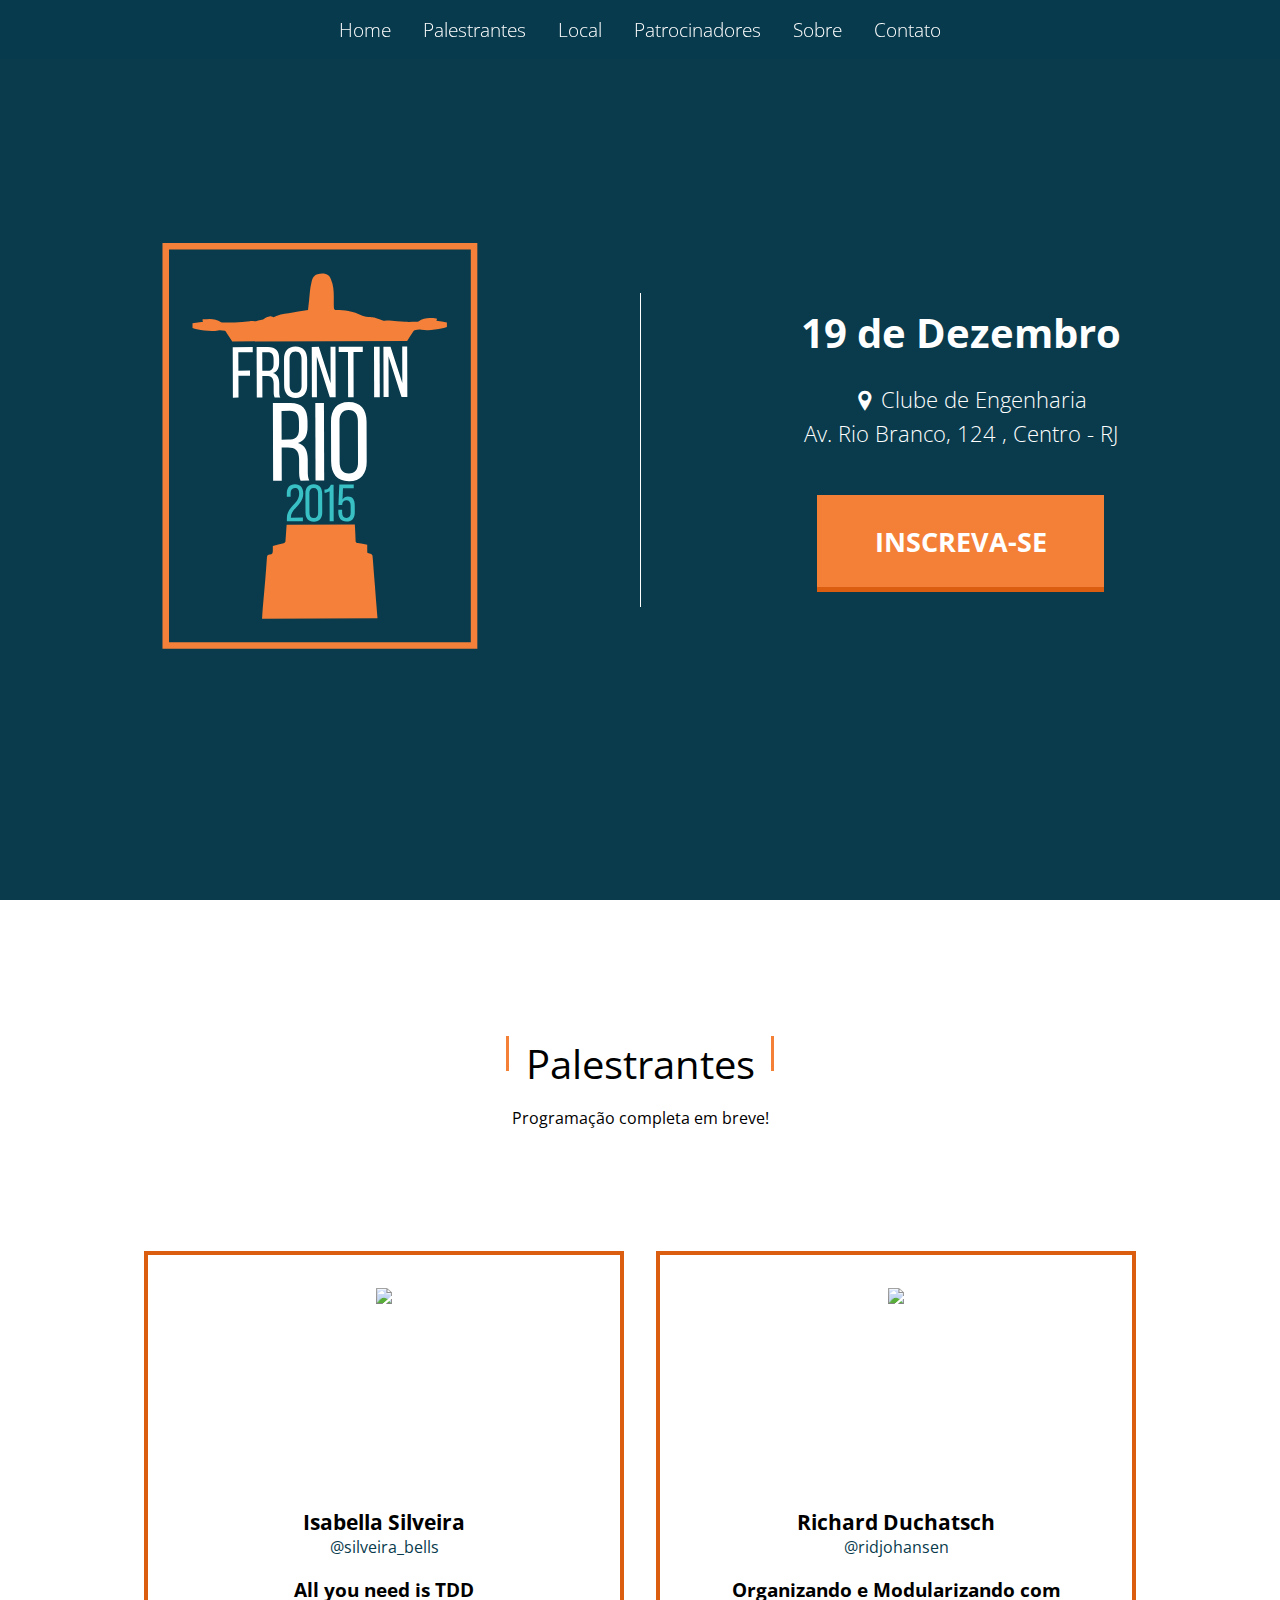
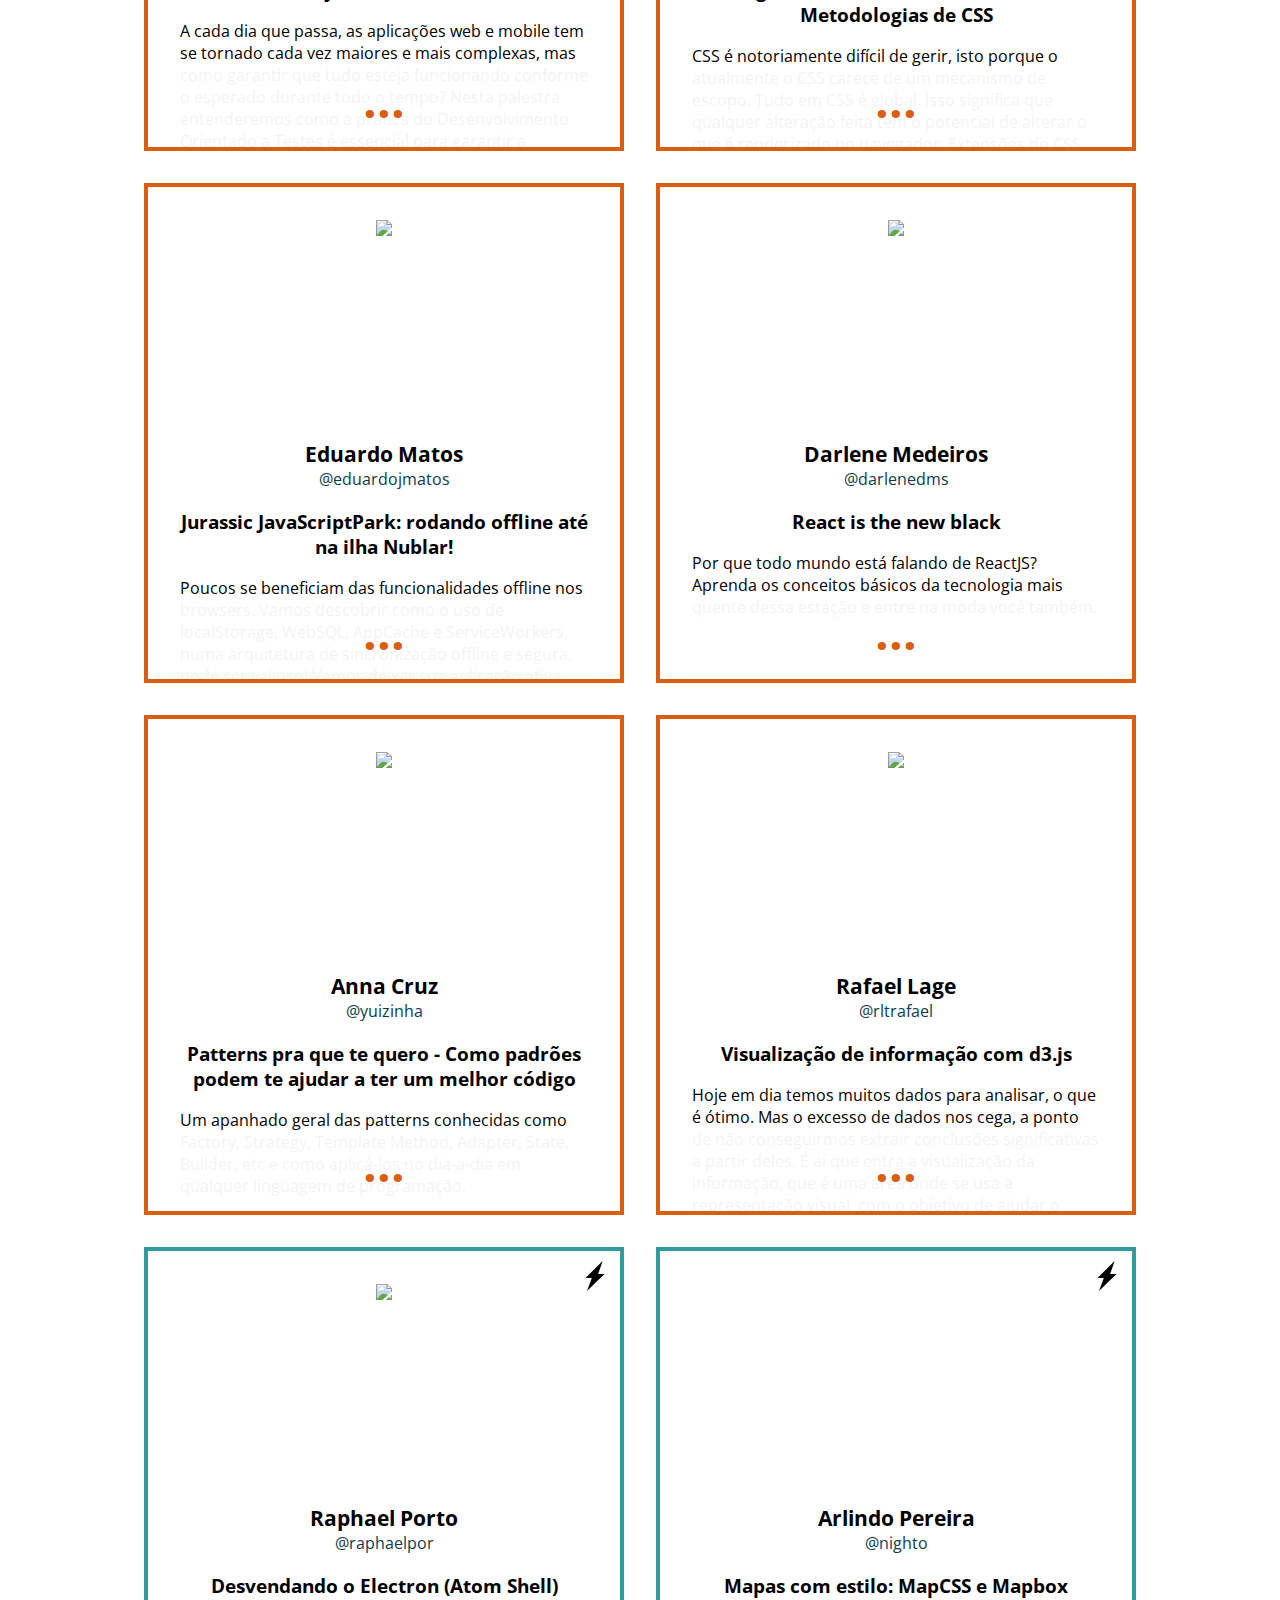
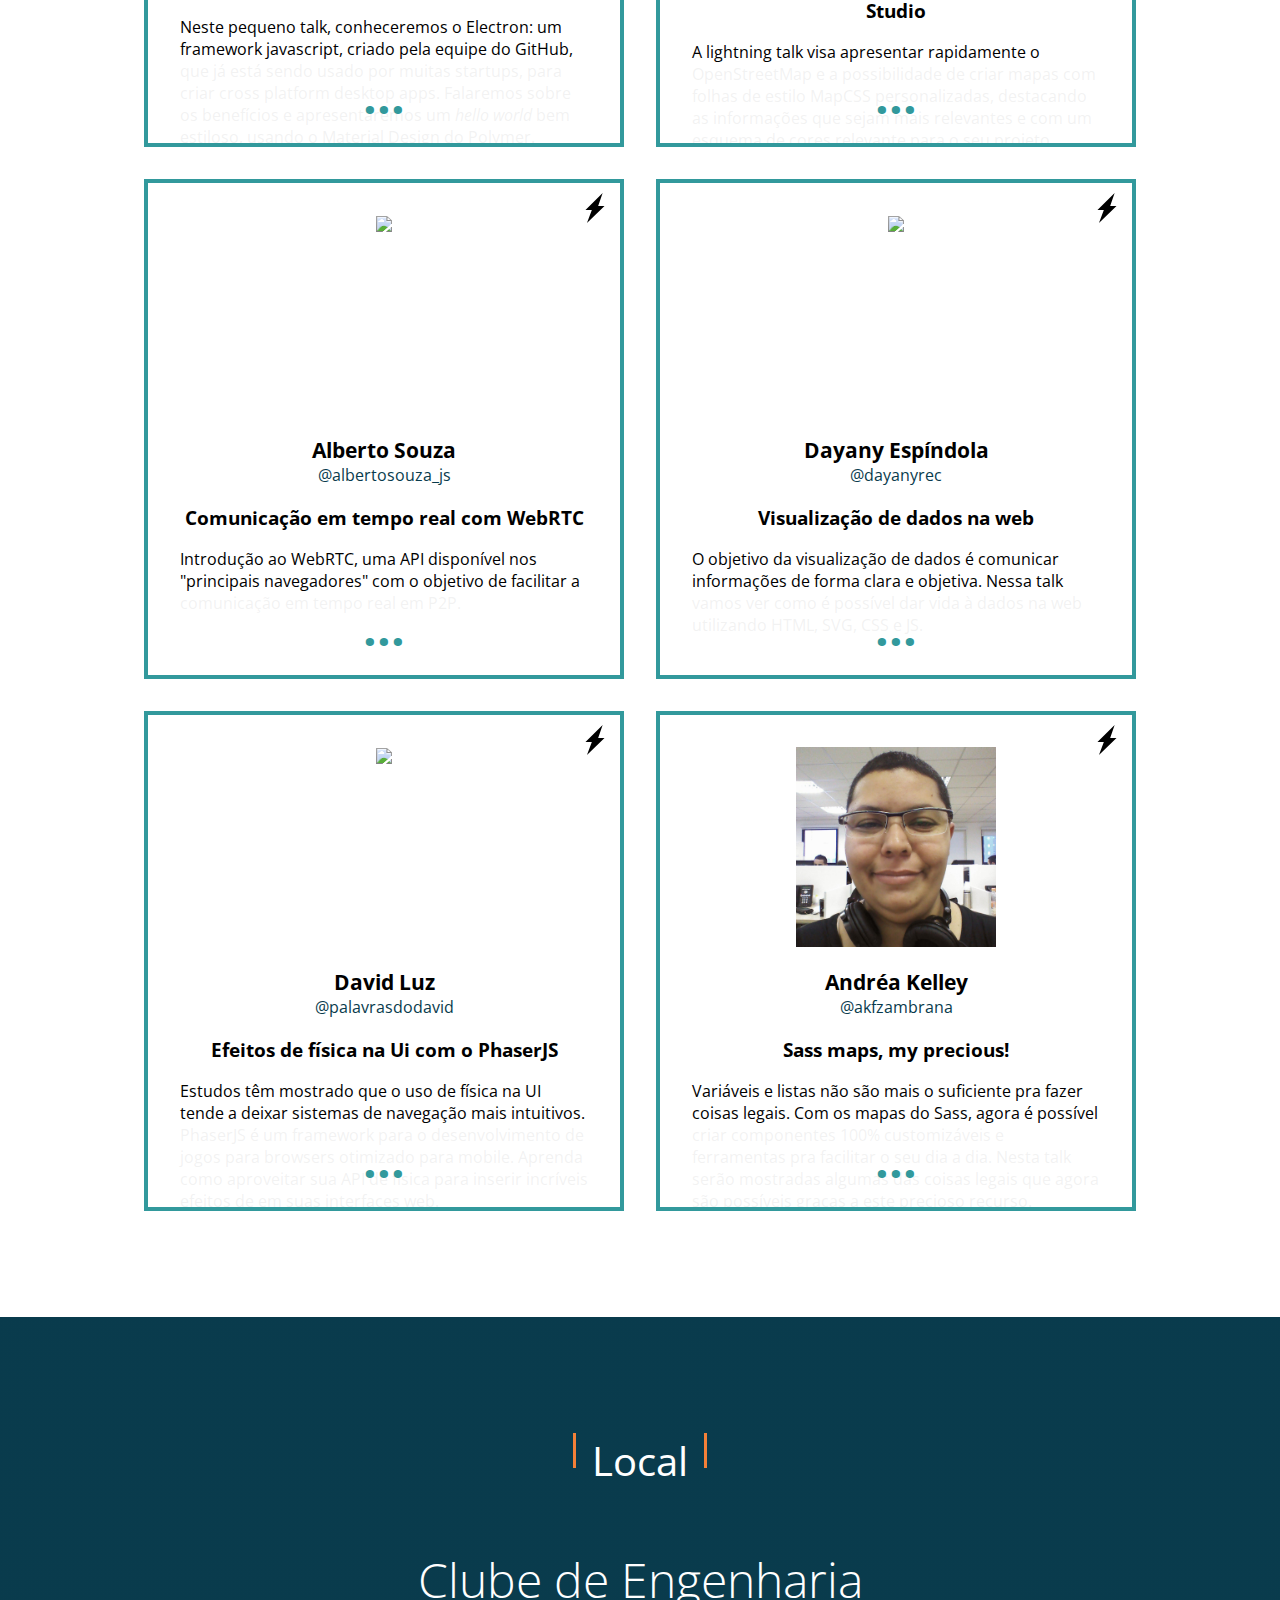
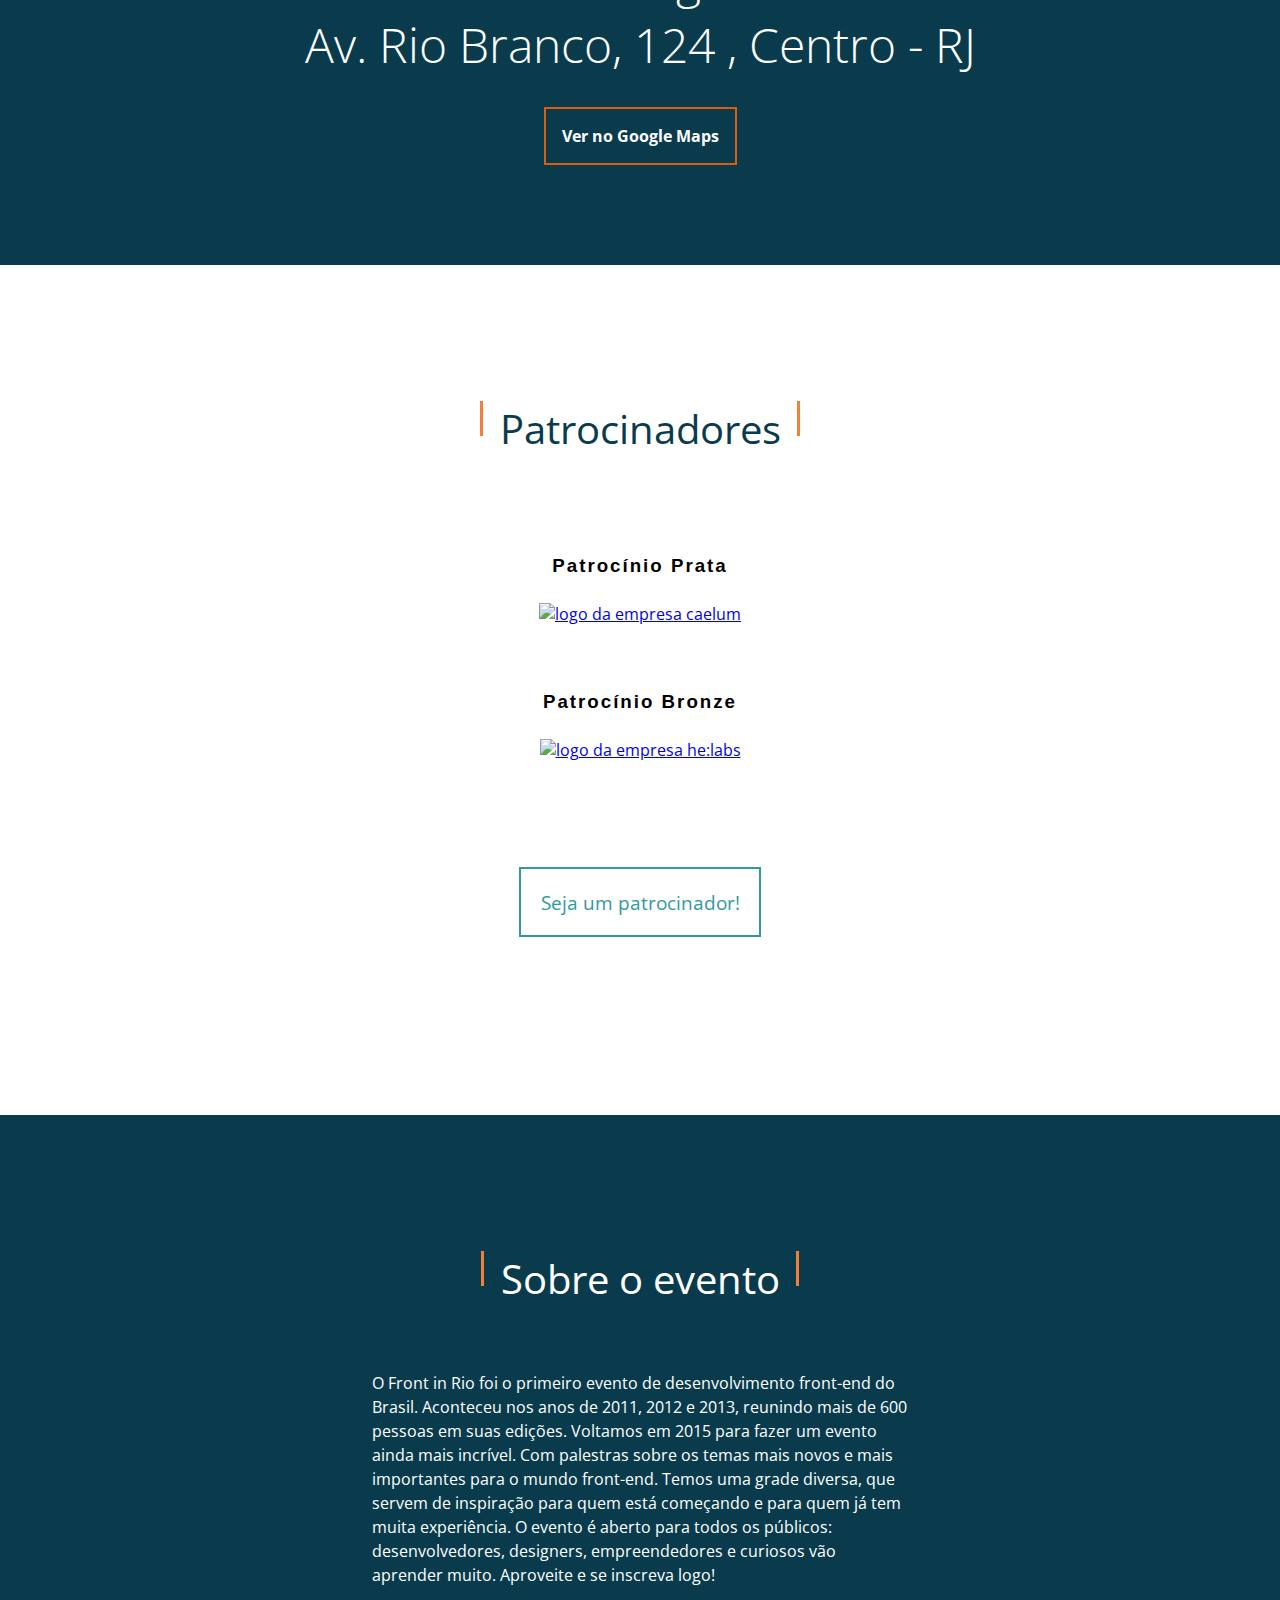
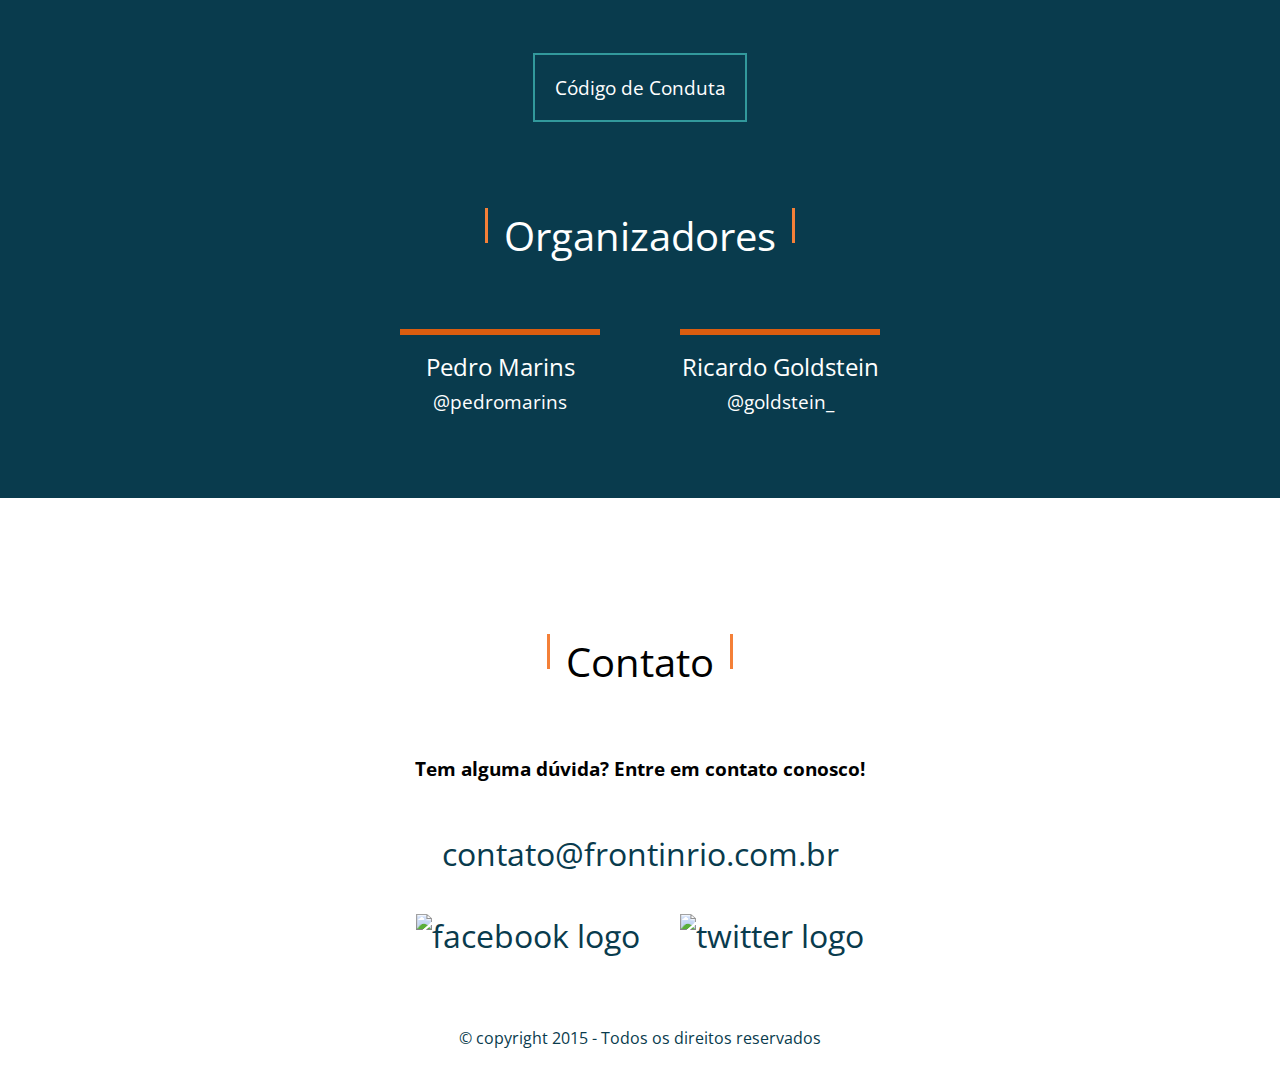
==== commit aa528af4: "add last talkers" ====
--- a/index.html
+++ b/index.html
@@ -27,7 +27,7 @@
     <meta name="msapplication-wide310x150logo" content="mstile-310x150.png" />
     <meta name="msapplication-square310x310logo" content="mstile-310x310.png" />
     <!-- Facebook meta tags -->
-    <meta property="og:title" content="Front in Rio 2015">
+    <meta property="og:title" content="Edição 2015">
     <meta property="og:site_name" content="Front in Rio">
     <meta property="og:url" content="http://frontinrio.com.br">
     <meta property="og:type" content="website">
@@ -105,228 +105,212 @@
             <p class="small-soon">Programação completa em breve!</p>
             <ul class="talkers">
                 <label for="talk-desc1">
-                <input type="checkbox" id="talk-desc1">
-                 <li class="talker full-talk see-more">
-                    <div class="talk-info ">
-                        <div class="talker-info">
-                            <figure class="talker-pic">
-                                <img src="img/palestrantes/isabella-silveira.jpg" width="200">
-                            </figure>
-                            <p class="talker-name">Isabella Silveira</p>
+                    <input type="checkbox" id="talk-desc1">
+                    <li class="talker full-talk see-more">
+                        <div class="talk-info ">
+                            <div class="talker-info">
+                                <figure class="talker-pic">
+                                    <img src="img/palestrantes/isabella-silveira.jpg" width="200">
+                                </figure>
+                                <p class="talker-name">Isabella Silveira</p>
                                 <a href="https://twitter.com/silveira_bells" target="_blank" class="talker-twitter">@silveira_bells</a>
                                 <!-- <p class="talker-bio">Front-End Developer na HUGE e graduanda em Ciência da Computação na UFRJ, Isabella é apaixonada por testes automatizados e métodos de otimização de algoritmos. Atuou na área de pesquisa por alguns anos, hoje em dia passa a maior parte do seu tempo aprendendo sobre Javascript, estruturas de dados e novas tecnologias. </p> -->
-                        </div>
-                        <h3 class="talk-title">All you need is TDD</h3>
-                        <p class="talk-description">A cada dia que passa, as aplicações web e mobile tem se tornado cada vez maiores e mais complexas, mas como garantir que tudo esteja funcionando conforme o esperado durante todo o tempo? Nesta palestra entenderemos como a prática do Desenvolvimento Orientado a Testes é essencial para garantir a qualidade e o bom funcionamento de sistemas, mostrando diferentes tipos de testes que atuam em cada camada da aplicação e os melhores frameworks para por tudo isso em prática.</p>
-                    </div>
-                </li>
-                
+                            </div>
+                            <h3 class="talk-title">All you need is TDD</h3>
+                            <p class="talk-description">A cada dia que passa, as aplicações web e mobile tem se tornado cada vez maiores e mais complexas, mas como garantir que tudo esteja funcionando conforme o esperado durante todo o tempo? Nesta palestra entenderemos como a prática do Desenvolvimento Orientado a Testes é essencial para garantir a qualidade e o bom funcionamento de sistemas, mostrando diferentes tipos de testes que atuam em cada camada da aplicação e os melhores frameworks para por tudo isso em prática.</p>
+                        </div>
+                    </li>
                 </label>
                 <label for="talk-desc2">
-                <input type="checkbox" id="talk-desc2">
-                <li class="talker full-talk see-more">
-                    <div class="talk-info ">
-                        <div class="talker-info">
-                            <figure class="talker-pic">
-                                <img src="img/palestrantes/richard-duchatsch.jpg" width="200">
-                            </figure>
-                            <p class="talker-name">Richard Duchatsch </p>
-                            <a href="http://twitter.com/ridjohansen" class="talker-twitter" target="_blank">@ridjohansen</a>
-                            <!-- <p class="talker-bio">Front end Engineer na WebRadar, Co-fundador do FEMUG-RJ/FrontInterior e membro do GT de Acessibilidade do W3C Brasil. Nas horas vagas, Organizador de eventos voltados à tecnologia,  pesquisador apaixonado por tecnologias ligadas à área de Front End, Arquitetura de Informação, UX, semântica e cross-browser. É bacharel em Comunicação Digital e pós-graduado em Gestão de TI. <a href="http://linkedin.com/in/ridjohansen" target="_blank">http://linkedin.com/in/ridjohansen</a></p> -->
-                        </div>
-                        <h3 class="talk-title">Organizando e Modularizando com Metodologias de CSS</h3>
+                    <input type="checkbox" id="talk-desc2">
+                    <li class="talker full-talk see-more">
+                        <div class="talk-info ">
+                            <div class="talker-info">
+                                <figure class="talker-pic">
+                                    <img src="img/palestrantes/richard-duchatsch.jpg" width="200">
+                                </figure>
+                                <p class="talker-name">Richard Duchatsch </p>
+                                <a href="http://twitter.com/ridjohansen" class="talker-twitter" target="_blank">@ridjohansen</a>
+                                <!-- <p class="talker-bio">Front end Engineer na WebRadar, Co-fundador do FEMUG-RJ/FrontInterior e membro do GT de Acessibilidade do W3C Brasil. Nas horas vagas, Organizador de eventos voltados à tecnologia,  pesquisador apaixonado por tecnologias ligadas à área de Front End, Arquitetura de Informação, UX, semântica e cross-browser. É bacharel em Comunicação Digital e pós-graduado em Gestão de TI. <a href="http://linkedin.com/in/ridjohansen" target="_blank">http://linkedin.com/in/ridjohansen</a></p> -->
+                            </div>
+                            <h3 class="talk-title">Organizando e Modularizando com Metodologias de CSS</h3>
                             <p class="talk-description">CSS é notoriamente difícil de gerir, isto porque o atualmente o CSS carece de um mecanismo de escopo. Tudo em CSS é global. Isso significa que qualquer alteração feita tem o potencial de alterar o que é renderizado no navegador. Extensões do CSS, conhecidas como preprocessadores de CSS, como Sass, Less e Stylus tornam isto mais fácil, oferecendo recursos que torna mais fácil a forma escrever e gerir CSS. Mas sozinhos os preprocessadores, não realmente resolver o problema de escalabilidade. A necessidade de utilizar/desenvolver uma metodologia de CSS afim de organizar e proporcionar a nosso código escalável e mantível.</p>
-                    </div>
-                </li>
+                        </div>
+                    </li>
                 </label>
                 <label for="talk-desc3">
-                <input type="checkbox" id="talk-desc3">
-                <li class="talker full-talk see-more">
-                    <div class="talk-info">
-                        <div class="talker-info">
-                            <figure class="talker-pic">
-                                <img src="img/palestrantes/eduardo-matos.jpg" width="200">
-                            </figure>
-                            <p class="talker-name">Eduardo Matos</p>
-                            <a href="https://twitter.com/eduardojmatos/" target="_blank" class="talker-twitter">@eduardojmatos</a>
-                            <!-- <p class="talker-bio">Desenvolvedor desde 2003, começou a trabalhar como freelance e professor numa escola de informática. Trabalha como desenvolvedor full-stack e programa de JavaScript a Ruby.</p> -->
-                        </div>
-                        <h3 class="talk-title">Jurassic JavaScriptPark: rodando offline até na ilha Nublar!</h3>
-                        <p class="talk-description">Poucos se beneficiam das funcionalidades offline nos browsers. Vamos descobrir como o uso de localStorage, WebSQL, AppCache e ServiceWorkers, numa arquitetura de sincronização offline e segura, pode ser valioso! Vamos deixar sua aplicação ativa até na ilha Nublar!</p>
-                    </div>
-                </li>
-                </label>
-                 <label for="talk-desc4">
-                <input type="checkbox" id="talk-desc4">
-                <li class="talker full-talk see-more">
-                    <div class="talk-info">
-                        <div class="talker-info">
-                            <figure class="talker-pic">
-                                <img src="img/palestrantes/darlene-medeiros.jpg" width="200">
-                            </figure>
-                            <p class="talker-name">Darlene Medeiros</p>
-                            <a href="https://github.com/darlenedms" class="talker-twitter">@darlenedms</a>
-                            <!-- <p class="talker-bio">Desenvolvedora de software na <a href="http://www.globo.com" target="_blank">globo.com</a> mas ainda aprendendo a mexer com esse negócio de computador. Promovendo a diversidade no mundo de TI junto com o <a href="http://insideoutproject.xyz/" target="_blank">InsideOut Project</a>. Pythonista, djangonauta, baby gopher e little javascripter.</p> -->
-                        </div>
-                         <h3 class="talk-title">React is the new black</h3>
-                        <p class="talk-description">Por que todo mundo está falando de ReactJS? Aprenda os conceitos básicos da tecnologia mais quente dessa estação e entre na moda você também.</p>
-                    </div>
-                </li>
-                </label>
-                 <label for="talk-desc5">
-                <input type="checkbox" id="talk-desc5">
-                <li class="talker full-talk see-more ">
-                    <div class="talk-info">
-                        <div class="talker-info">
-                            <figure class="talker-pic">
-                                <img src="img/palestrantes/anna-cruz.png" width="200">
-                            </figure>
-                            <p class="talker-name">Anna Cruz</p>
-                            <a href="https://twitter.com/yuizinha" target="_blank" class="talker-twitter">@yuizinha</a>
-                            <!-- <p class="talker-bio">Programadora em diversas linguagens (como Java e Ruby) que flerta constantemente com estudos sobre redes. Em seu (curto) tempo livre ajuda a organizar eventos como o WTM e RailsGirls e estuda música.</p> -->
-                        </div>
-                         <h3 class="talk-title">Patterns pra que te quero - Como padrões podem te ajudar a ter um melhor código</h3>
-                        <p class="talk-description">Um apanhado geral das patterns conhecidas como Factory, Strategy, Template Method, Adapter, State, Builder, etc e como aplicá-los no dia-a-dia em qualquer linguagem de programação.</p>
-                    </div>
-                </li>
-                </label>
-                 <label for="talk-desc6">
-                <input type="checkbox" id="talk-desc6">
-                <li class="talker lightning see-more">
-                    <div class="talk-info">
-                        
-                        <div class="talker-info">
-                            <figure class="talker-pic">
-                                <img src="img/palestrantes/david-luz.jpg" width="200">
-                            </figure>
-                            <p class="talker-name">David Luz</p>
-                            <a href="https://twitter.com/palavrasdodavid " target="_blank" class="talker-twitter">@palavrasdodavid</a>
-                            <!-- <p class="talker-bio">Paulistano, 26 anos, David Luz é apaixonado por Javascript e desenvolvimento de jogos. Trabalha a 5 anos com o desenvolvimento de objetos de aprendizagem para EaD e E-learning. Trabalhou na Geekie, TV Cultura e Fundação Vanzolini.</p> -->
-                        </div>
-                        <h3 class="talk-title">Efeitos de física na Ui com o PhaserJS</h3>
-                        <p class="talk-description">Estudos têm mostrado que o uso de física na UI tende a deixar sistemas de navegação mais intuitivos. PhaserJS é um framework para o desenvolvimento de jogos para browsers otimizado para mobile. Aprenda como aproveitar sua API de física para inserir incríveis efeitos em suas interfaces web.</p>
-                    </div>
-                </li>
-                </label>
-                 <label for="talk-desc7">
-                <input type="checkbox" id="talk-desc7">
-                <li class="talker lightning see-more">
-                    <div class="talk-info">
-                        
-                        <div class="talker-info">
-                            <figure class="talker-pic">
-                                <img src="img/palestrantes/raphael-porto.jpg" width="200">
-                            </figure>
-                            <p class="talker-name">Raphael Porto</p>
-                            <a href="http://twitter.com/raphaelpor" target="_blank" class="talker-twitter">@raphaelpor</a>
-                            <!-- <p class="talker-bio">Desenvolvedor na Concrete Solutions; Cofundador e professor da Lithium. Magento Certified Developer Plus e amante de JavaScript, Música e Skate.</p> -->
-                        </div>
-                        <h3 class="talk-title">Desvendando o Electron (Atom Shell)</h3>
-                        <p class="talk-description">Neste pequeno talk, conheceremos o Electron: um framework javascript, criado pela equipe do GitHub, que já está sendo usado por muitas startups, para criar cross platform desktop apps. Falaremos sobre os benefícios e apresentaremos um <em>hello world </em>bem estiloso, usando o Material Design do Polymer.</p>
-                    </div>
-                </li>
-                </label>
-                 <label for="talk-desc8">
-                <input type="checkbox" id="talk-desc8">
-                <li class="talker lightning see-more">
-                    <div class="talk-info ">
-                       
-                        <div class="talker-info">
-                            <figure class="talker-pic">
-                                <img class="arlindo" src="img/palestrantes/arlindo-pereira.jpg" width="200">
-                            </figure>
-                             <p class="talker-name">Arlindo Pereira</p>
-                            <a href="http://twitter.com/nighto" target="_blank" class="talker-twitter">@nighto</a>
-                            <!-- <p class="talker-bio">Arlindo Pereira é desenvolvedor web e curte mapas. Membro fundador do <a href="http://openstreetmap.com.br/" target="_blank">OpenStreetMap Brasil</a>, um projeto de produção colaborativa de dados geo-espaciais abertos, colaborador do <a href="http://mapillary.com/" target="_blank">Mapillary</a>, um Street View feito por pessoas como eu e você, dentre outros projetos de geotecnologias.</p> -->
-                        </div>
-                         <h3 class="talk-title">Mapas com estilo: MapCSS e Mapbox Studio</h3>
-                        <p class="talk-description">A lightning talk visa apresentar rapidamente o OpenStreetMap e a possibilidade de criar mapas com folhas de estilo MapCSS personalizadas, destacando as informações que sejam mais relevantes e com um esquema de cores relevante para o seu projeto.</p>
-                    </div>
-                </li>
-                </label>
-                 <label for="talk-desc9">
-                <input type="checkbox" id="talk-desc9">
-                <li class="talker lightning see-more">
-                    <div class="talk-info">
-                        <div class="talker-info">
-                            <figure class="talker-pic">
-                                <img src="img/palestrantes/alberto-souza.jpg" width="200">
-                            </figure>
-                            <p class="talker-name">Alberto Souza</p>
-                            <a href="https://twitter.com/albertosouza_js" class="talker-twitter">@albertosouza_js</a>
-                            <!-- <p class="talker-bio">Programador PHP e Node.js, criador do We.js framework. Com mais de 9 anos de experiência participou da criação de sites e redes sociais para Fundação Oswaldo Cruz e Ministério da Saúde.</p> -->
-                        </div>
-                        <h3 class="talk-title">Comunicação em tempo real com WebRTC</h3>
-                        <p class="talk-description">Introdução ao WebRTC, uma API disponível nos "principais navegadores" com o objetivo de facilitar a comunicação em tempo real em P2P.</p>
-                    </div>
-                </li>
-               </label>
+                    <input type="checkbox" id="talk-desc3">
+                    <li class="talker full-talk see-more">
+                        <div class="talk-info">
+                            <div class="talker-info">
+                                <figure class="talker-pic">
+                                    <img src="img/palestrantes/eduardo-matos.jpg" width="200">
+                                </figure>
+                                <p class="talker-name">Eduardo Matos</p>
+                                <a href="https://twitter.com/eduardojmatos/" target="_blank" class="talker-twitter">@eduardojmatos</a>
+                                <!-- <p class="talker-bio">Desenvolvedor desde 2003, começou a trabalhar como freelance e professor numa escola de informática. Trabalha como desenvolvedor full-stack e programa de JavaScript a Ruby.</p> -->
+                            </div>
+                            <h3 class="talk-title">Jurassic JavaScriptPark: rodando offline até na ilha Nublar!</h3>
+                            <p class="talk-description">Poucos se beneficiam das funcionalidades offline nos browsers. Vamos descobrir como o uso de localStorage, WebSQL, AppCache e ServiceWorkers, numa arquitetura de sincronização offline e segura, pode ser valioso! Vamos deixar sua aplicação ativa até na ilha Nublar!</p>
+                        </div>
+                    </li>
+                </label>
+                <label for="talk-desc4">
+                    <input type="checkbox" id="talk-desc4">
+                    <li class="talker full-talk see-more">
+                        <div class="talk-info">
+                            <div class="talker-info">
+                                <figure class="talker-pic">
+                                    <img src="img/palestrantes/darlene-medeiros.jpg" width="200">
+                                </figure>
+                                <p class="talker-name">Darlene Medeiros</p>
+                                <a href="https://github.com/darlenedms" class="talker-twitter">@darlenedms</a>
+                                <!-- <p class="talker-bio">Desenvolvedora de software na <a href="http://www.globo.com" target="_blank">globo.com</a> mas ainda aprendendo a mexer com esse negócio de computador. Promovendo a diversidade no mundo de TI junto com o <a href="http://insideoutproject.xyz/" target="_blank">InsideOut Project</a>. Pythonista, djangonauta, baby gopher e little javascripter.</p> -->
+                            </div>
+                            <h3 class="talk-title">React is the new black</h3>
+                            <p class="talk-description">Por que todo mundo está falando de ReactJS? Aprenda os conceitos básicos da tecnologia mais quente dessa estação e entre na moda você também.</p>
+                        </div>
+                    </li>
+                </label>
+                <label for="talk-desc5">
+                    <input type="checkbox" id="talk-desc5">
+                    <li class="talker full-talk see-more ">
+                        <div class="talk-info">
+                            <div class="talker-info">
+                                <figure class="talker-pic">
+                                    <img src="img/palestrantes/anna-cruz.png" width="200">
+                                </figure>
+                                <p class="talker-name">Anna Cruz</p>
+                                <a href="https://twitter.com/yuizinha" target="_blank" class="talker-twitter">@yuizinha</a>
+                                <!-- <p class="talker-bio">Programadora em diversas linguagens (como Java e Ruby) que flerta constantemente com estudos sobre redes. Em seu (curto) tempo livre ajuda a organizar eventos como o WTM e RailsGirls e estuda música.</p> -->
+                            </div>
+                            <h3 class="talk-title">Patterns pra que te quero - Como padrões podem te ajudar a ter um melhor código</h3>
+                            <p class="talk-description">Um apanhado geral das patterns conhecidas como Factory, Strategy, Template Method, Adapter, State, Builder, etc e como aplicá-los no dia-a-dia em qualquer linguagem de programação.</p>
+                        </div>
+                    </li>
+                </label>
+                <label for="talk-desc6">
+                    <input type="checkbox" id="talk-desc6">
+                    <li class="talker full-talk see-more">
+                        <div class="talk-info">
+                            <div class="talker-info">
+                                <figure class="talker-pic">
+                                    <img src="img/palestrantes/rafael-lage.jpg" width="200">
+                                </figure>
+                                <p class="talker-name">Rafael Lage</p>
+                                <a href="https://twitter.com/rltrafael" target="_blank" class="talker-twitter">@rltrafael</a>
+                                <!-- <p class="talker-bio">Doutorando em Ciência da Computação pelo NCE/UFRJ e mestre em Informática pela UNIRIO. Atua como pesquisador na área de gestão de processos de negócios em uma startup e também contribui como desenvolvedor com o projeto opensource Vizabi, de visualização de dados. Possui experiência de participação em projetos de desenvolvimento para empresas pequenas e grandes, como Petrobras, Montreal Informática, IBM Research, entre outras. Também atua como professor, tendo ministrado aulas em instituições como UFRJ e INFNET.</p> -->
+                            </div>
+                            <h3 class="talk-title ">Visualização de informação com d3.js</h3>
+                            <p class="talk-description">Hoje em dia temos muitos dados para analisar, o que é ótimo. Mas o excesso de dados nos cega, a ponto de não conseguirmos extrair conclusões significativas a partir deles. É aí que entra a visualização da informação, que é uma área onde se usa a representação visual, com o objetivo de ajudar o usuário a compreender e analisar melhor os dados que estão sendo apresentados. Nesta palestra entenderemos por que visualização de informação é importante, os principais conceitos e como começar a praticar, usando d3.js.</p>
+                        </div>
+                    </li>
+                </label>
+                <label for="talk-desc7">
+                    <input type="checkbox" id="talk-desc7">
+                    <li class="talker lightning see-more">
+                        <div class="talk-info">
+                            <div class="talker-info">
+                                <figure class="talker-pic">
+                                    <img src="img/palestrantes/raphael-porto.jpg" width="200">
+                                </figure>
+                                <p class="talker-name">Raphael Porto</p>
+                                <a href="http://twitter.com/raphaelpor" target="_blank" class="talker-twitter">@raphaelpor</a>
+                                <!-- <p class="talker-bio">Desenvolvedor na Concrete Solutions; Cofundador e professor da Lithium. Magento Certified Developer Plus e amante de JavaScript, Música e Skate.</p> -->
+                            </div>
+                            <h3 class="talk-title">Desvendando o Electron (Atom Shell)</h3>
+                            <p class="talk-description">Neste pequeno talk, conheceremos o Electron: um framework javascript, criado pela equipe do GitHub, que já está sendo usado por muitas startups, para criar cross platform desktop apps. Falaremos sobre os benefícios e apresentaremos um <em>hello world </em>bem estiloso, usando o Material Design do Polymer.</p>
+                        </div>
+                    </li>
+                </label>
+                <label for="talk-desc8">
+                    <input type="checkbox" id="talk-desc8">
+                    <li class="talker lightning see-more">
+                        <div class="talk-info ">
+                            <div class="talker-info">
+                                <figure class="talker-pic">
+                                    <img class="arlindo" src="img/palestrantes/arlindo-pereira.jpg" width="200">
+                                </figure>
+                                <p class="talker-name">Arlindo Pereira</p>
+                                <a href="http://twitter.com/nighto" target="_blank" class="talker-twitter">@nighto</a>
+                                <!-- <p class="talker-bio">Arlindo Pereira é desenvolvedor web e curte mapas. Membro fundador do <a href="http://openstreetmap.com.br/" target="_blank">OpenStreetMap Brasil</a>, um projeto de produção colaborativa de dados geo-espaciais abertos, colaborador do <a href="http://mapillary.com/" target="_blank">Mapillary</a>, um Street View feito por pessoas como eu e você, dentre outros projetos de geotecnologias.</p> -->
+                            </div>
+                            <h3 class="talk-title">Mapas com estilo: MapCSS e Mapbox Studio</h3>
+                            <p class="talk-description">A lightning talk visa apresentar rapidamente o OpenStreetMap e a possibilidade de criar mapas com folhas de estilo MapCSS personalizadas, destacando as informações que sejam mais relevantes e com um esquema de cores relevante para o seu projeto.</p>
+                        </div>
+                    </li>
+                </label>
+                <label for="talk-desc9">
+                    <input type="checkbox" id="talk-desc9">
+                    <li class="talker lightning see-more">
+                        <div class="talk-info">
+                            <div class="talker-info">
+                                <figure class="talker-pic">
+                                    <img src="img/palestrantes/alberto-souza.jpg" width="200">
+                                </figure>
+                                <p class="talker-name">Alberto Souza</p>
+                                <a href="https://twitter.com/albertosouza_js" class="talker-twitter">@albertosouza_js</a>
+                                <!-- <p class="talker-bio">Programador PHP e Node.js, criador do We.js framework. Com mais de 9 anos de experiência participou da criação de sites e redes sociais para Fundação Oswaldo Cruz e Ministério da Saúde.</p> -->
+                            </div>
+                            <h3 class="talk-title">Comunicação em tempo real com WebRTC</h3>
+                            <p class="talk-description">Introdução ao WebRTC, uma API disponível nos "principais navegadores" com o objetivo de facilitar a comunicação em tempo real em P2P.</p>
+                        </div>
+                    </li>
+                </label>
                 <label for="talk-desc10">
-                <input type="checkbox" id="talk-desc10">
-                
-                <li class="talker lightning see-more">
-                    <div class="talk-info">
-                       
-                        <div class="talker-info">
-                            <figure class="talker-pic">
-                                <img src="img/palestrantes/dayany-espindola.jpg" width="200">
-                            </figure>
-                             <p class="talker-name">Dayany Espíndola</p>
-                            <a href="https://twitter.com/dayanyrec" target="_blank" class="talker-twitter">@dayanyrec</a>
-                            <!-- <p class="talker-bio">Desenvolvedora fascinada por tecnologia e o seu poder de desenvolver a sociedade. Apaixonada por web, robótica e processamento de dados.</p> -->
-                        </div>
-                        <h3 class="talk-title ">Visualização de dados na web</h3>
-                        <p class="talk-description">O objetivo da visualização de dados é comunicar informações de forma clara e objetiva. Nessa talk vamos ver como é possível dar vida à dados na web utilizando HTML, SVG, CSS e JS.</p>
-                    </div>
-                </li>
-                </label>
-               <!--  <label for="talk-desc11">
-                <input type="checkbox" id="talk-desc11">
-                <li class="talker full-talk see-more">
-                    <div class="talk-info">
-                        <div class="talker-info">
-                            <figure class="talker-pic">
-                                <img src="img/palestrantes/rafael-lage.jpg" width="200">
-                            </figure>
-                             <p class="talker-name">Rafael Lage</p>
-                            <a href="https://twitter.com/rltrafael" target="_blank" class="talker-twitter">@rltrafael</a>
-                            <p class="talker-bio">Rafael Tavares é doutorando em Ciência da Computação pelo NCE/UFRJ e mestre em Informática pela UNIRIO. Atua como pesquisador na área de gestão de processos de negócios em uma startup e também contribui como desenvolvedor com o projeto opensource Vizabi, de visualização de dados. Possui experiência de participação em projetos de desenvolvimento para empresas pequenas e grandes, como Petrobras, Montreal Informática, IBM Research, entre outras. Também atua como professor, tendo ministrado aulas em instituições como UFRJ e INFNET.</p>
-                        </div>
-                        <h3 class="talk-title ">Visualização de informação com d3.js</h3>
-                        <p class="talk-description">Hoje em dia temos muitos dados para analisar, o que é ótimo. Mas o excesso de dados nos cega, a ponto de não conseguirmos extrair conclusões significativas a partir deles. É aí que entra a visualização da informação, que é uma área onde se usa a representação visual, com o objetivo de ajudar o usuário a compreender e analisar melhor os dados que estão sendo apresentados. Nesta palestra entenderemos por que visualização de informação é importante, os principais conceitos e como começar a praticar, usando d3.js.</p>
-                    </div>
-                </li>
-                </label> -->
-                 <label for="talk-desc11">
-                <input type="checkbox" id="talk-desc11">
-                  <li class="talker lightning soon">
-                    <div class="talk-info">
-                        <div class="talker-info">
-                            <figure class="talker-pic">
-                                <img src="img/palestrantes/profile-icon.png" width="200">
-                            </figure>
-                        </div>
-                        <h3>Em breve!</h3>
-                    </div>
-                </li>
-                </label>
-                 <label for="talk-desc12">
-                <input type="checkbox" id="talk-    desc12">
-                <li class="talker full-talk soon">
-                    <div class="talk-info">
-                        <div class="talker-info">
-                            <figure class="talker-pic">
-                                <img src="img/palestrantes/profile-icon.png" width="200">
-                            </figure>
-                        </div>
-                        <h3>Em breve!</h3>
-                        
-                    </div>
-                </li>
+                    <input type="checkbox" id="talk-desc10">
+                    <li class="talker lightning see-more">
+                        <div class="talk-info">
+                            <div class="talker-info">
+                                <figure class="talker-pic">
+                                    <img src="img/palestrantes/dayany-espindola.jpg" width="200">
+                                </figure>
+                                <p class="talker-name">Dayany Espíndola</p>
+                                <a href="https://twitter.com/dayanyrec" target="_blank" class="talker-twitter">@dayanyrec</a>
+                                <!-- <p class="talker-bio">Desenvolvedora fascinada por tecnologia e o seu poder de desenvolver a sociedade. Apaixonada por web, robótica e processamento de dados.</p> -->
+                            </div>
+                            <h3 class="talk-title ">Visualização de dados na web</h3>
+                            <p class="talk-description">O objetivo da visualização de dados é comunicar informações de forma clara e objetiva. Nessa talk vamos ver como é possível dar vida à dados na web utilizando HTML, SVG, CSS e JS.</p>
+                        </div>
+                    </li>
+                </label>
+                <label for="talk-desc11">
+                    <input type="checkbox" id="talk-desc11">
+                    <li class="talker lightning see-more">
+                        <div class="talk-info">
+                            <div class="talker-info">
+                                <figure class="talker-pic">
+                                    <img src="img/palestrantes/david-luz.jpg" width="200">
+                                </figure>
+                                <p class="talker-name">David Luz</p>
+                                <a href="https://twitter.com/palavrasdodavid " target="_blank" class="talker-twitter">@palavrasdodavid</a>
+                                <!-- <p class="talker-bio">Paulistano, 26 anos, David Luz é apaixonado por Javascript e desenvolvimento de jogos. Trabalha a 5 anos com o desenvolvimento de objetos de aprendizagem para EaD e E-learning. Trabalhou na Geekie, TV Cultura e Fundação Vanzolini.</p> -->
+                            </div>
+                            <h3 class="talk-title">Efeitos de física na Ui com o PhaserJS</h3>
+                            <p class="talk-description">Estudos têm mostrado que o uso de física na UI tende a deixar sistemas de navegação mais intuitivos. PhaserJS é um framework para o desenvolvimento de jogos para browsers otimizado para mobile. Aprenda como aproveitar sua API de física para inserir incríveis efeitos de em suas interfaces web.</p>
+                        </div>
+                    </li>
+                </label>
+                <label for="talk-desc12">
+                    <input type="checkbox" id="talk-desc12">
+                    <li class="talker lightning see-more">
+                        <div class="talk-info">
+                            <div class="talker-info">
+                                <figure class="talker-pic">
+                                    <img class="andrea" src="img/palestrantes/andrea-kelley.jpeg" width="200">
+                                </figure>
+                                <p class="talker-name">Andréa Kelley</p>
+                                <a href="https://twitter.com/akfzambrana" target="_blank" class="talker-twitter">@akfzambrana</a>
+                                <!-- <p class="talker-bio">Front-end desde 2008. Atualmente trabalho na equipe multicanais da Amil em São Paulo. Amo trabalhar como front-end, especialmente quando se trata de criar componentes reutilizáveis e customizáveis.</p> -->
+                            </div>
+                            <h3 class="talk-title ">Sass maps, my precious!</h3>
+                            <p class="talk-description">Variáveis e listas não são mais o suficiente pra fazer coisas legais. Com os mapas do Sass, agora é possível criar componentes 100% customizáveis e ferramentas pra facilitar o seu dia a dia. Nesta talk serão mostradas algumas das coisas legais que agora são possíveis graças a este precioso recurso.</p>
+                        </div>
+                    </li>
                 </label>
             </ul>
         </section>
-<!--         <section id="schedule">
+        <!--         <section id="schedule">
             <h2>Programação</h2>
             <ul class="talkers">
                 <li class="talker">
@@ -422,7 +406,7 @@
                         
                         <h3 class="talk-time ">Em breve!</h3>
                         <h3 class="talk-title">Efeitos de física na Ui com o PhaserJS</h3>
-                        <p class="hidden">Estudos têm mostrado que o uso de física na UI tende a deixar sistemas de navegação mais intuitivos. PhaserJS é um framework para o desenvolvimento de jogos para browsers otimizado para mobile. Aprenda como aproveitar sua API de física para inserir incríveis efeitos de física em suas interfaces web.</p>
+                        <p class="hidden">Estudos têm mostrado que o uso de física na UI tende a deixar sistemas de navegação mais intuitivos. PhaserJS é um framework para o desenvolvimento de jogos para browsers otimizado para mobile. Aprenda como aproveitar sua API de física para inserir incríveis efeitos de em suas interfaces web.</p>
                         <div class="talker-info">
                             <figure class="talker-pic">
                                 <img src="img/palestrantes/profile-icon.png" width="200">
--- a/css/style.css
+++ b/css/style.css
@@ -250,17 +250,25 @@
     margin: 90px 0;
 }
 
+img.arlindo {
+    position: relative;
+    top: -50px;
+}
+
+img.andrea {
+    position: relative;
+    top: -30px;
+}
+
 #talkers .talker {
-    flex: 1 350px;
-    padding: 3em;
+    padding: 2em;
     margin: 1em;
-    height: 560px;
+    height: 500px;
     max-height: 560px;
     overflow: hidden;
     background: white;
     text-align: center;
     transition: .2s ease-in-out;
-
 }
 
 .talker .talk-description {
@@ -287,7 +295,7 @@
     position: absolute;
     width: 100%;
     height: 80px;
-    background: rgba(255,255,255,.95);
+    background: rgba(255, 255, 255, .95);
     bottom: 0;
     left: 0;
     z-index: 9999;
@@ -296,7 +304,7 @@
     font-weight: bold;
 }
 
-#talk-desc1, 
+#talk-desc1,
 #talk-desc2,
 #talk-desc3,
 #talk-desc4,
@@ -312,8 +320,8 @@
     position: absolute;
 }
 
-#talk-desc1:checked + .talker, 
-#talk-desc2:checked + .talker, 
+#talk-desc1:checked + .talker,
+#talk-desc2:checked + .talker,
 #talk-desc3:checked + .talker,
 #talk-desc4:checked + .talker,
 #talk-desc5:checked + .talker,
@@ -340,17 +348,15 @@
 #talk-desc9:checked + .see-more:after,
 #talk-desc10:checked + .see-more:after,
 #talk-desc11:checked + .see-more:after,
-#talk-desc12:checked + .see-more:after{
+#talk-desc12:checked + .see-more:after {
     display: none;
 }
-
 
 #talkers .talker:hover {
     cursor: pointer;
-   -webkit-box-shadow: 0px 13px 77px -8px rgba(0,0,0,0.54);
-    -moz-box-shadow: 0px 13px 77px -8px rgba(0,0,0,0.54);
-    box-shadow: 0px 13px 77px -8px rgba(0,0,0,0.54);
-    
+    -webkit-box-shadow: 0px 13px 77px -8px rgba(0, 0, 0, 0.54);
+    -moz-box-shadow: 0px 13px 77px -8px rgba(0, 0, 0, 0.54);
+    box-shadow: 0px 13px 77px -8px rgba(0, 0, 0, 0.54);
 }
 
 #talkers .talker.full-talk {
@@ -361,8 +367,8 @@
     border: 4px solid #32999C;
 }
 
-#talkers .talker.lightning.see-more:after{
-  color: #32999C;
+#talkers .talker.lightning.see-more:after {
+    color: #32999C;
 }
 
 .talker figure {
@@ -372,13 +378,24 @@
     margin: 0 auto;
 }
 
+.talker.lightning .talk-title:before {
+    content: '';
+    background: url('../img/raio.svg');
+    width: 30px;
+    height: 30px;
+    position: absolute;
+    top: 10px;
+    right: 10px;
+}
+
 .talker .talker-name {
     font-size: 1.3em;
     font-weight: bold;
     text-align: center;
     margin-bottom: 0;
 }
-.talker .talker-twitter{
+
+.talker .talker-twitter {
     text-align: center;
     display: block;
     margin: 0 auto;
@@ -386,7 +403,8 @@
     color: rgba(9, 59, 77, 1);
 }
 
-#schedule, #talkers {
+#schedule,
+#talkers {
     background: white;
     display: flex;
     flex-direction: column;
@@ -396,6 +414,8 @@
     background-position: bottom right;
     background-repeat: no-repeat;
 }
+
+
 /*
 #schedule .talkers {
     display: flex;
@@ -670,7 +690,7 @@
     padding: 0 2em;
 }
 
-#about .coc-button{
+#about .coc-button {
     background: none;
     border: 2px solid #32999C;
     padding: 1em;
@@ -691,6 +711,7 @@
     padding-bottom: 50px;
     text-align: center;
 }
+
 #about h2.organizers-title {
     margin-top: 20px;
 }
@@ -698,10 +719,12 @@
 .organizers a {
     text-decoration: none;
 }
+
 .organizers figure {
     display: flex;
     flex-direction: column;
 }
+
 .organizers img {
     border: 3px solid #DA5D10;
 }
@@ -760,6 +783,11 @@
     opacity: 0.3;
 }
 
+#contact .email {
+    padding-left: .5em;
+    padding-right: .5em;
+}
+
 footer {
     background: white;
     width: 100%;
@@ -780,8 +808,6 @@
     text-align: center;
 }
 
-
-
 @media screen and (max-height: 550px) {
     .wrapper-flex {
         justify-content: flex-start;
@@ -792,7 +818,11 @@
     .organizers {
         flex-direction: column;
     }
-}
+    .talker.lightning .talk-title:before {
+        right: 4px;
+    }
+}
+
 @media screen and (max-width: 700px) {
     header {
         height: 0;
@@ -893,7 +923,6 @@
     #schedule {
         background: white;
     }
-
     #schedule .talk-info {
         padding-left: 30px;
     }
@@ -910,10 +939,9 @@
         left: 0;
         margin-bottom: 40px;
     }
-     #schedule .talker-info p {
+    #schedule .talker-info p {
         text-align: left;
-        }
-      
+    }
     #location h3 {
         font-size: 2em;
     }
@@ -922,7 +950,7 @@
     }
 }
 
-@media screen and (min-width: 861px) {
+@media screen and (min-width: 701px) {
     .first-section {
         flex-direction: row;
     }
@@ -972,7 +1000,6 @@
     }
 }
 
-
 @media screen and (max-height: 410px) {
     .wrapper-flex {
         display: inline-block;
@@ -983,4 +1010,4 @@
         width: auto;
         display: inline-block;
     }
-}+}
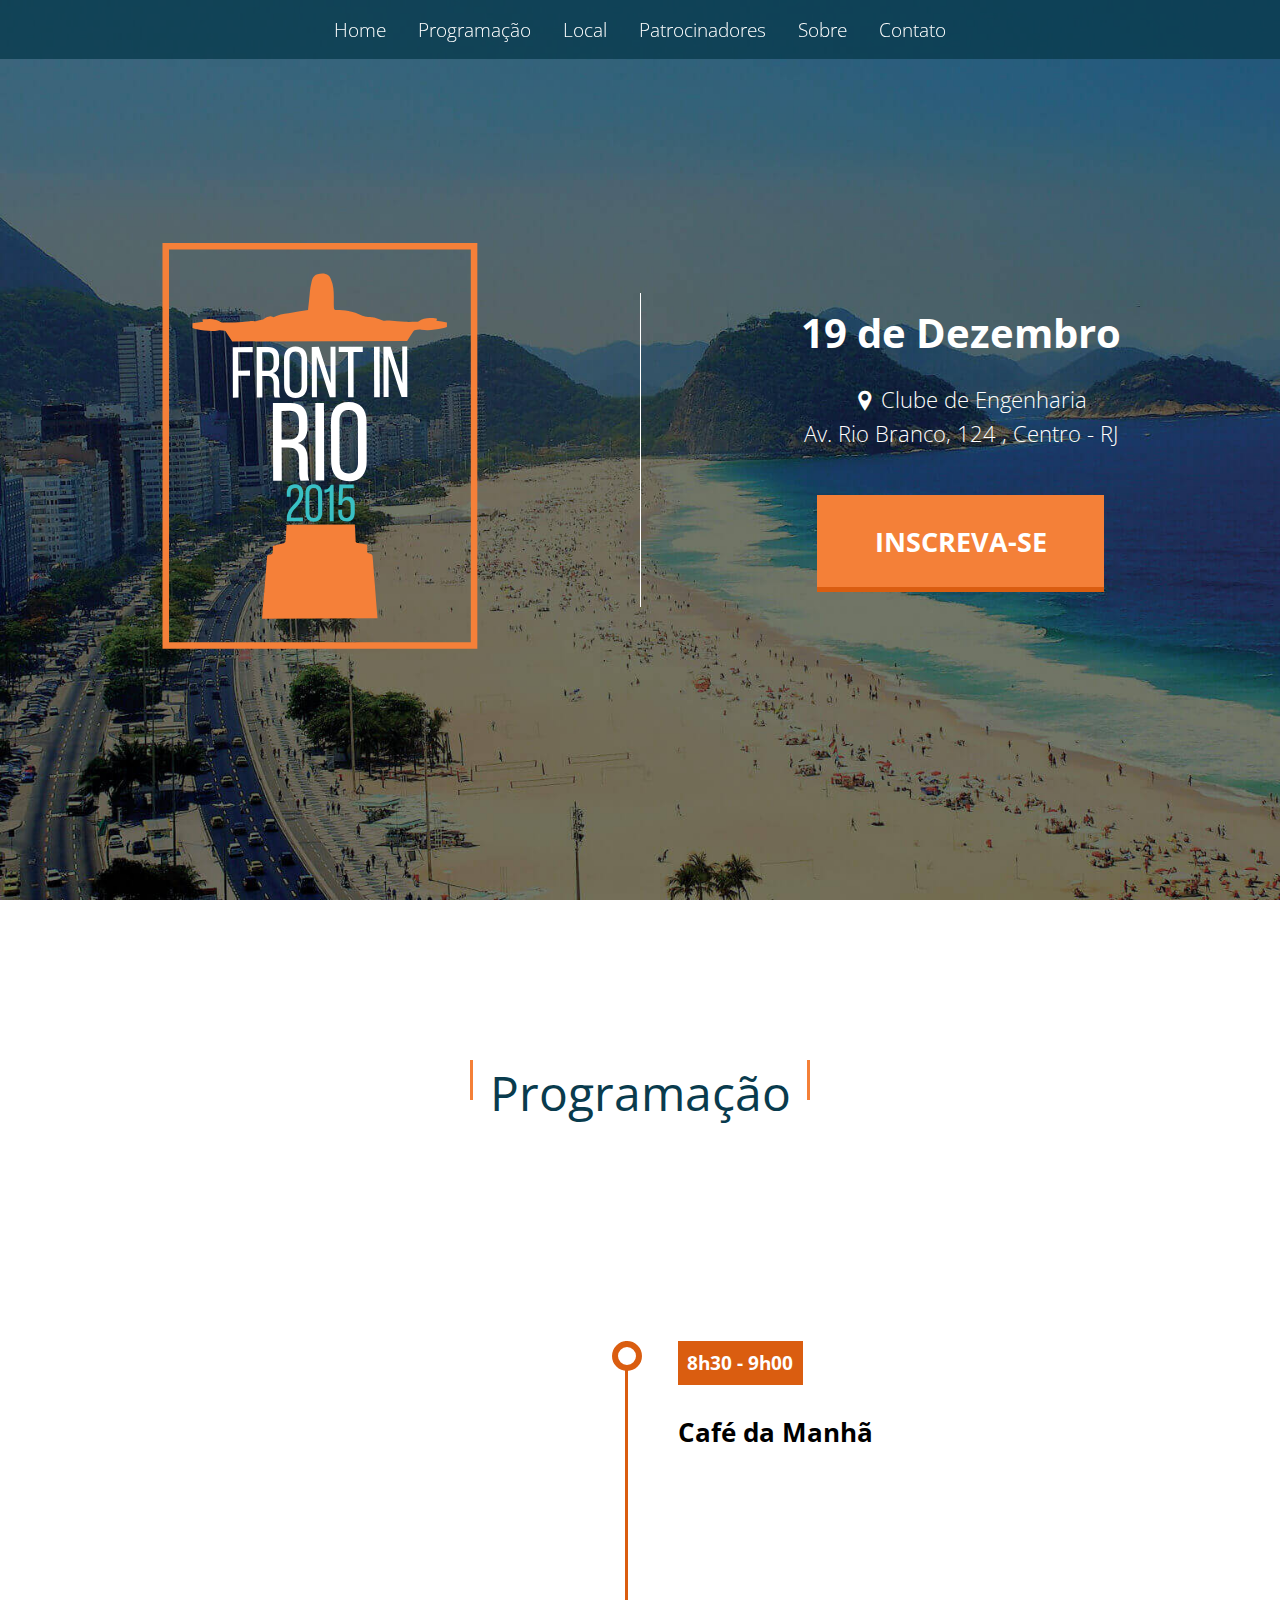
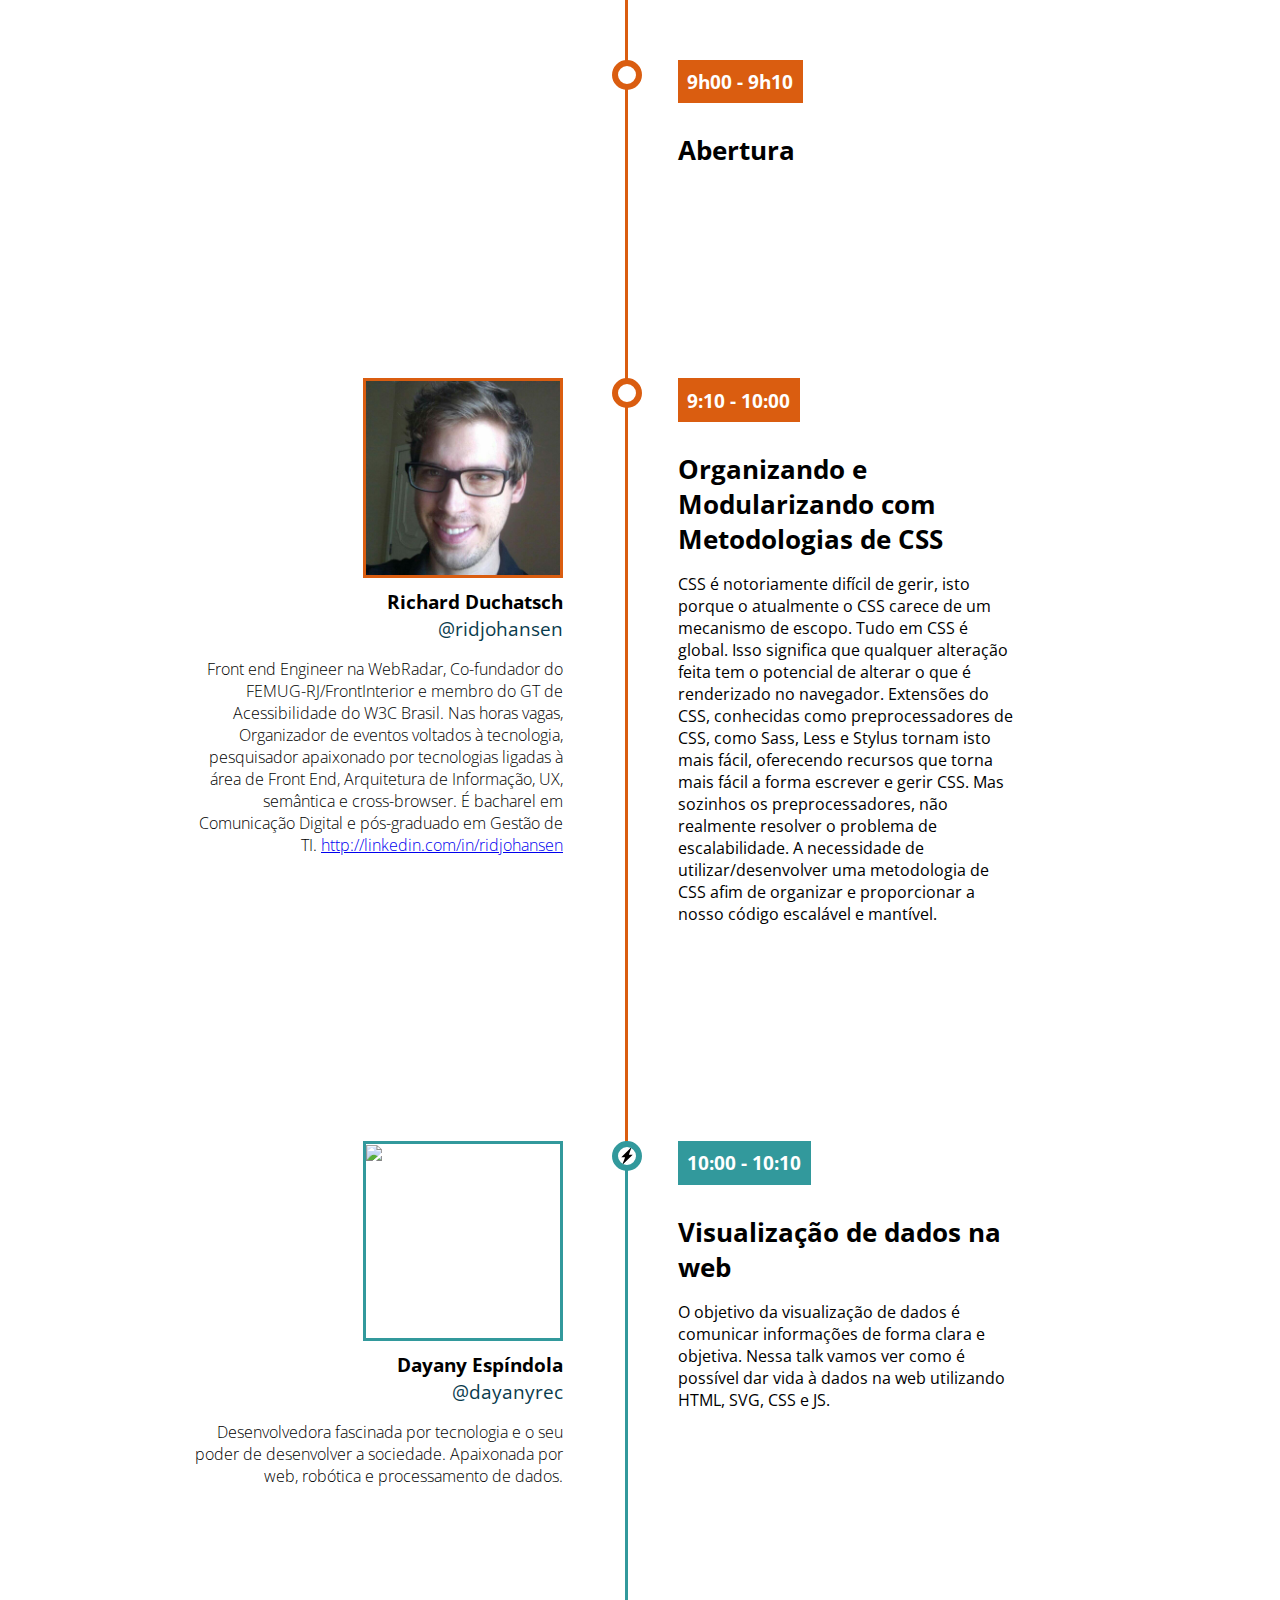
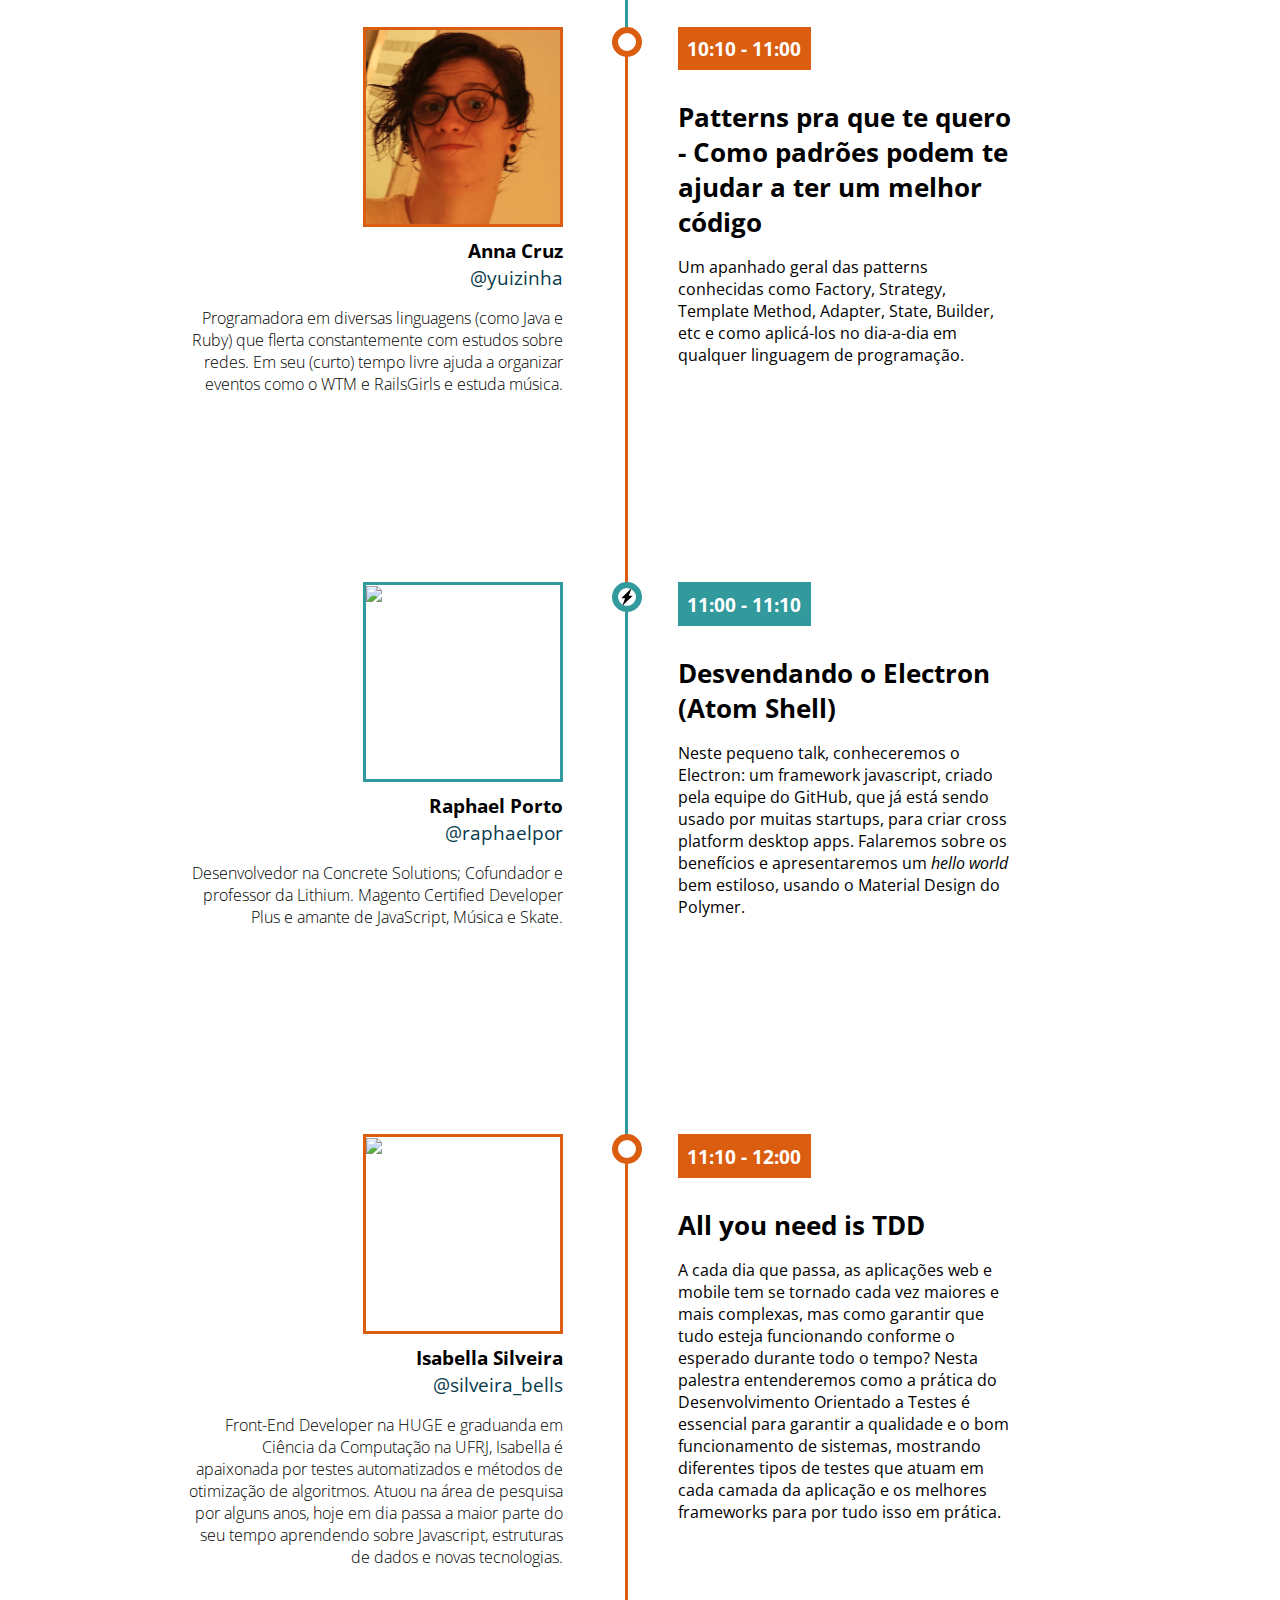
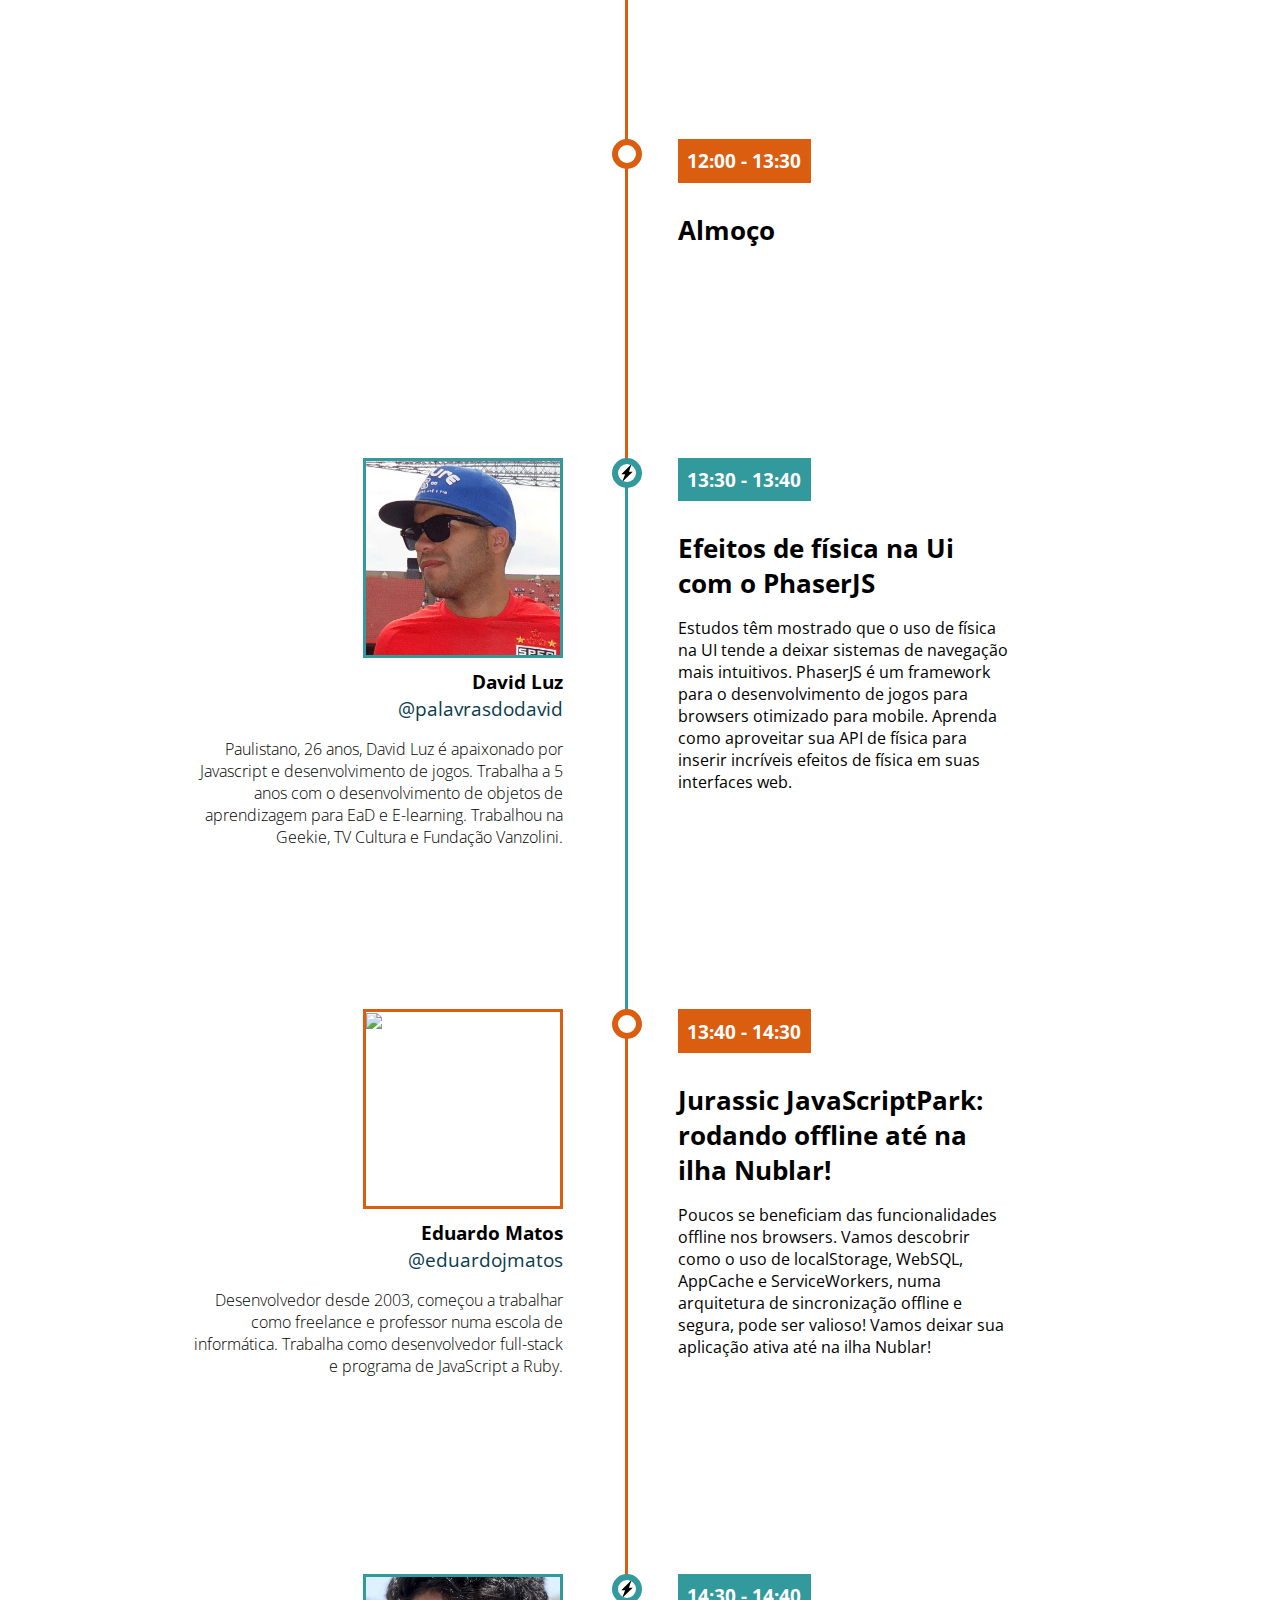
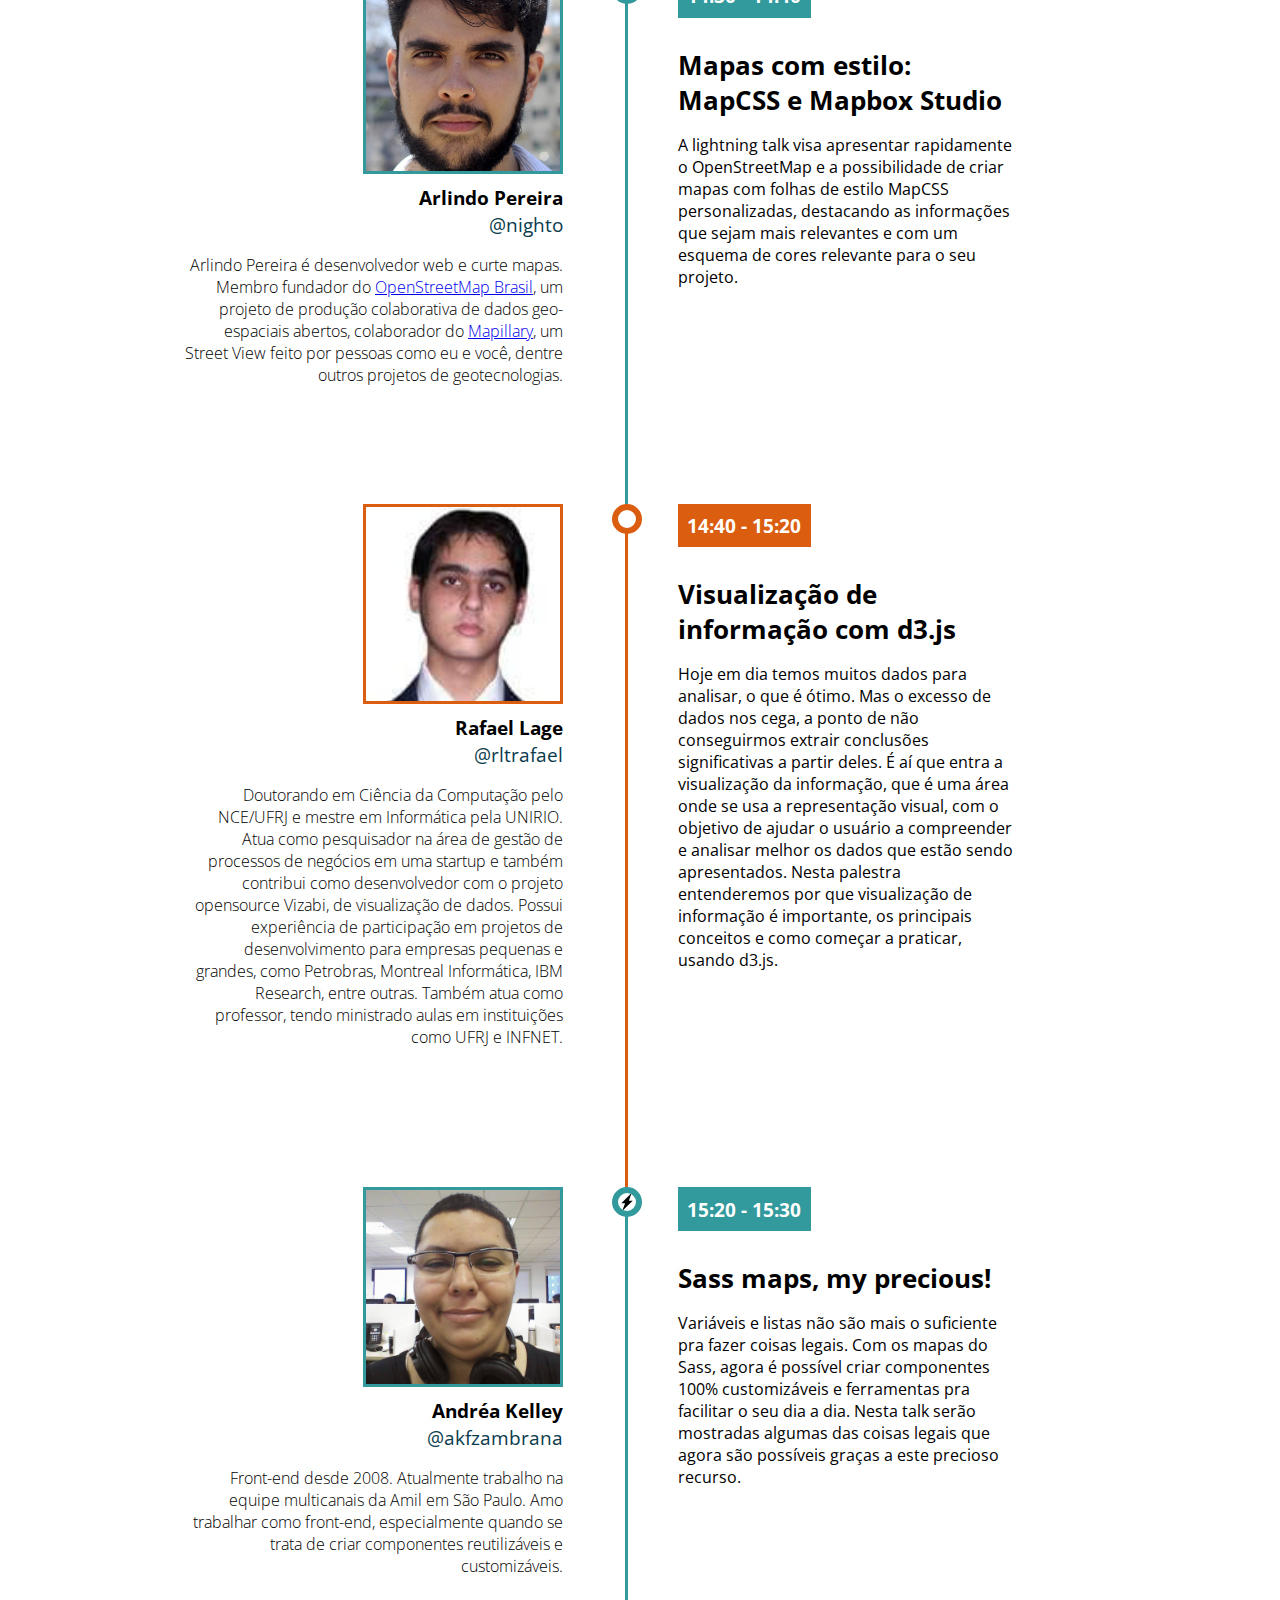
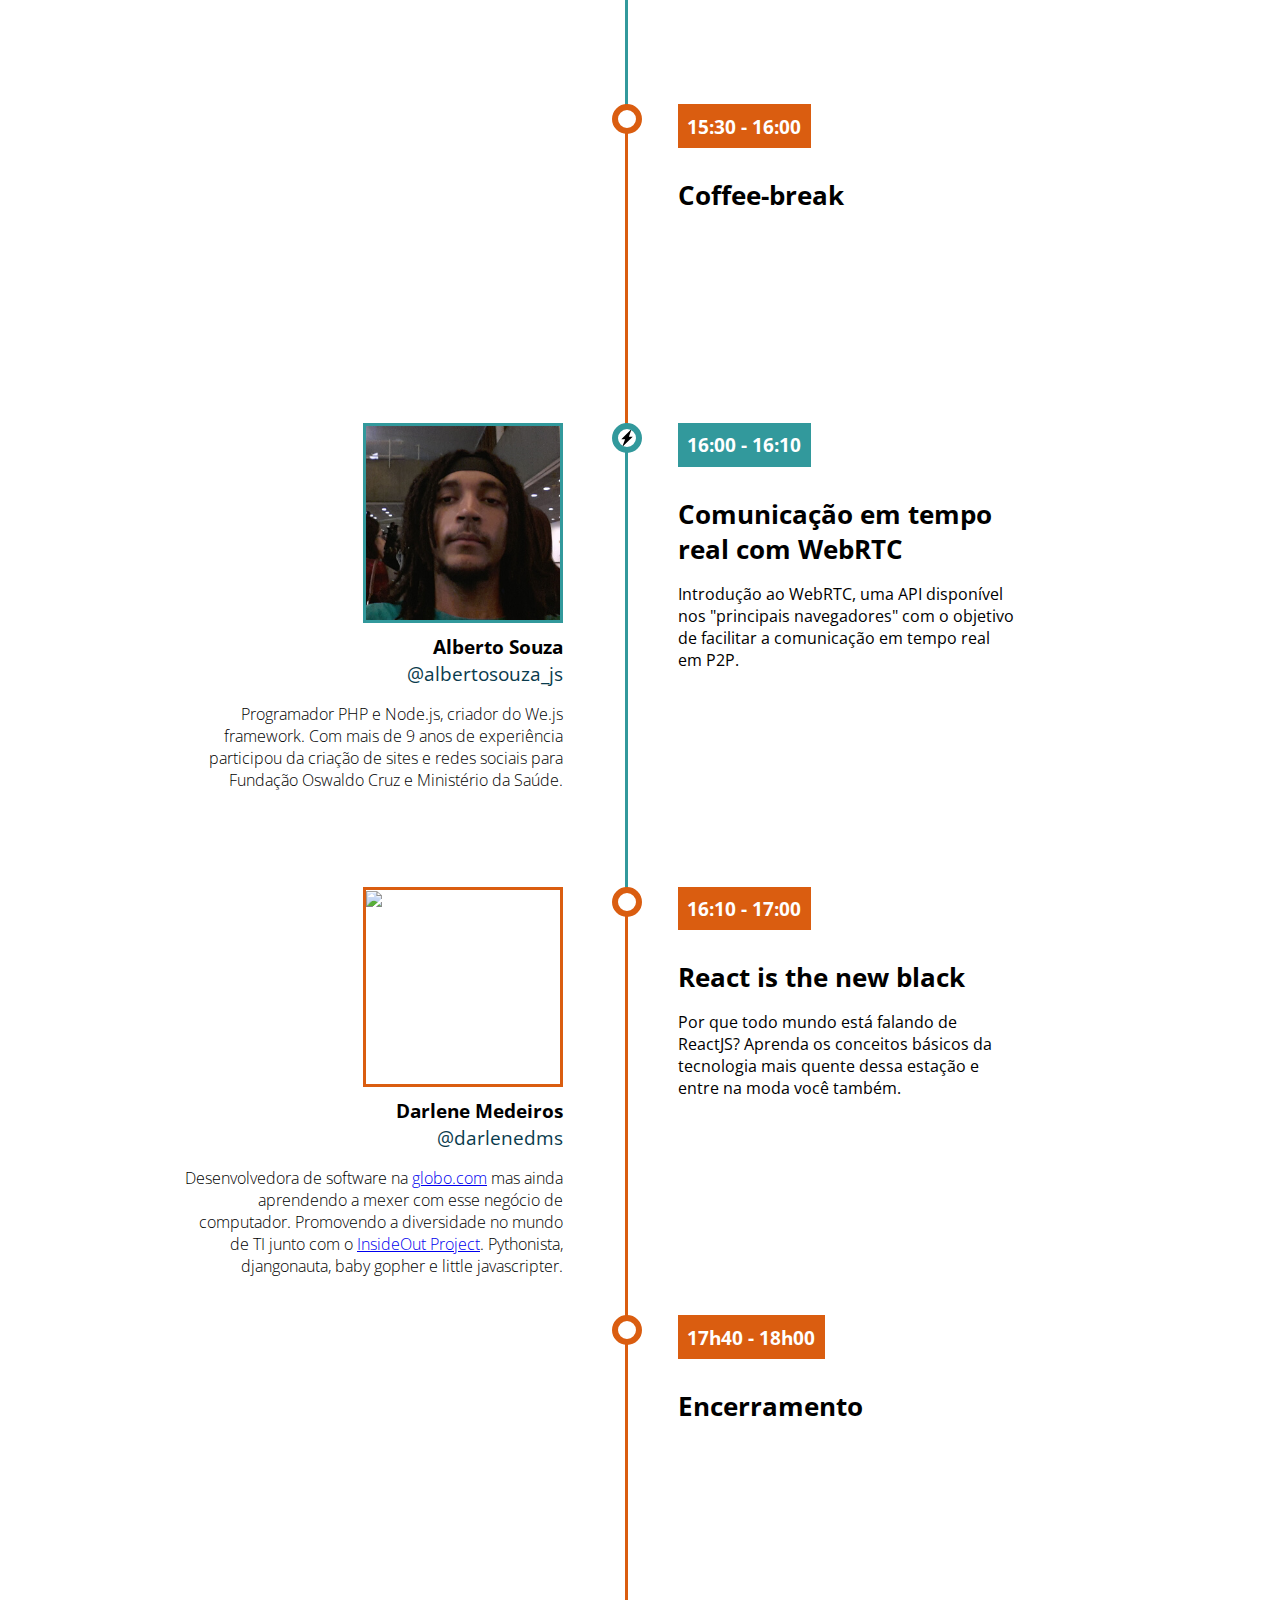
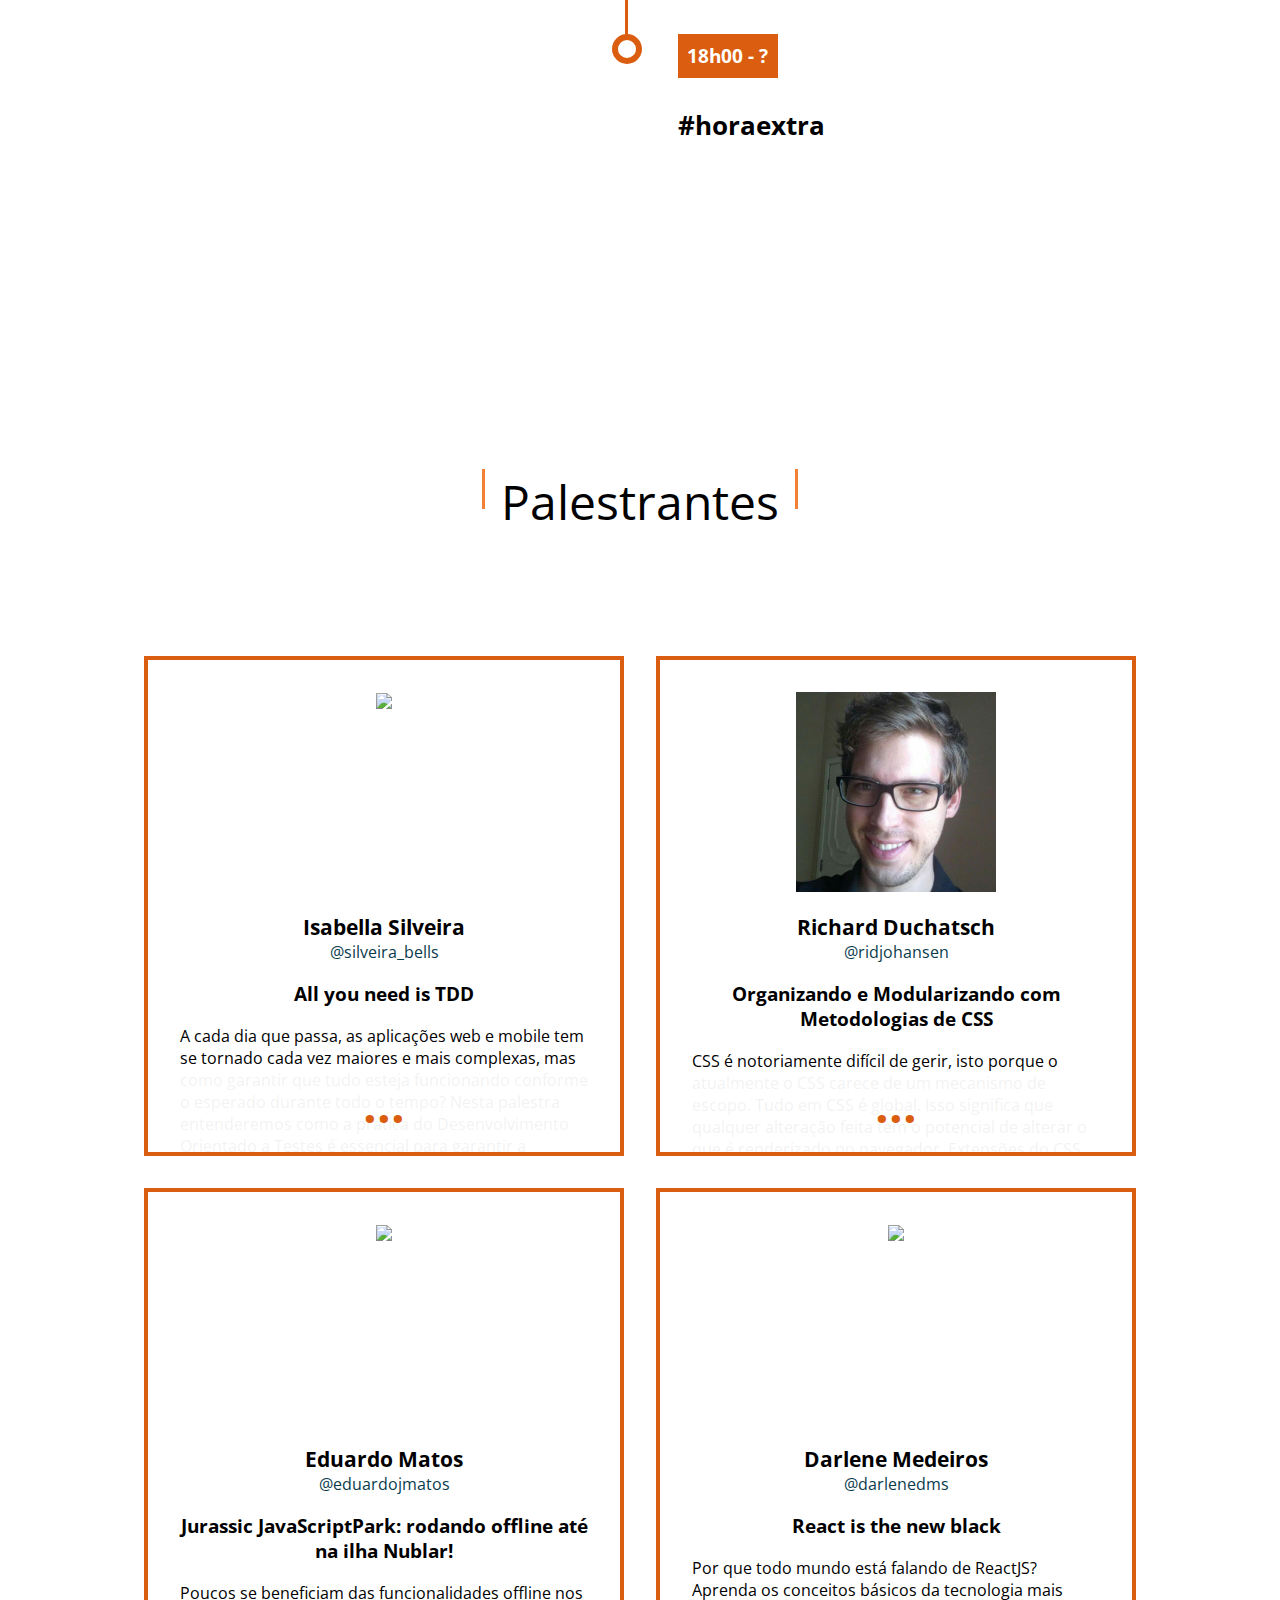
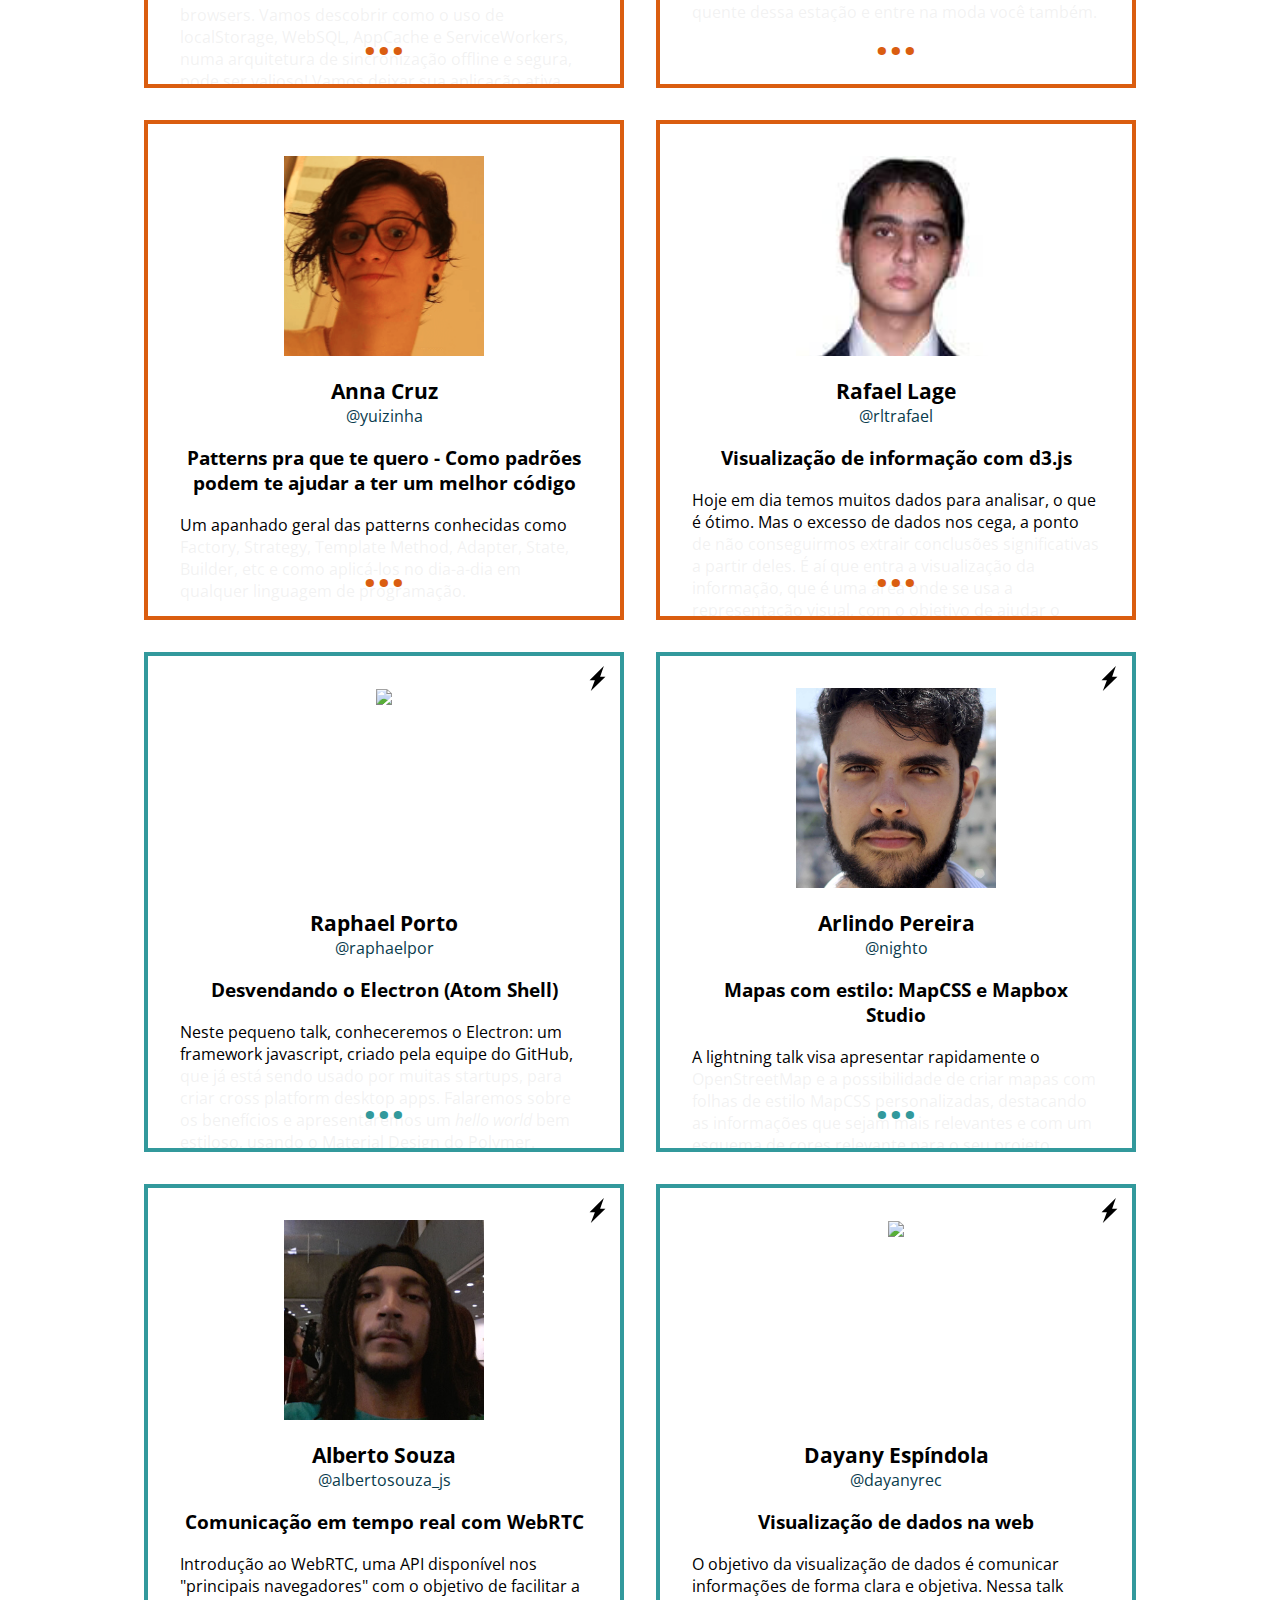
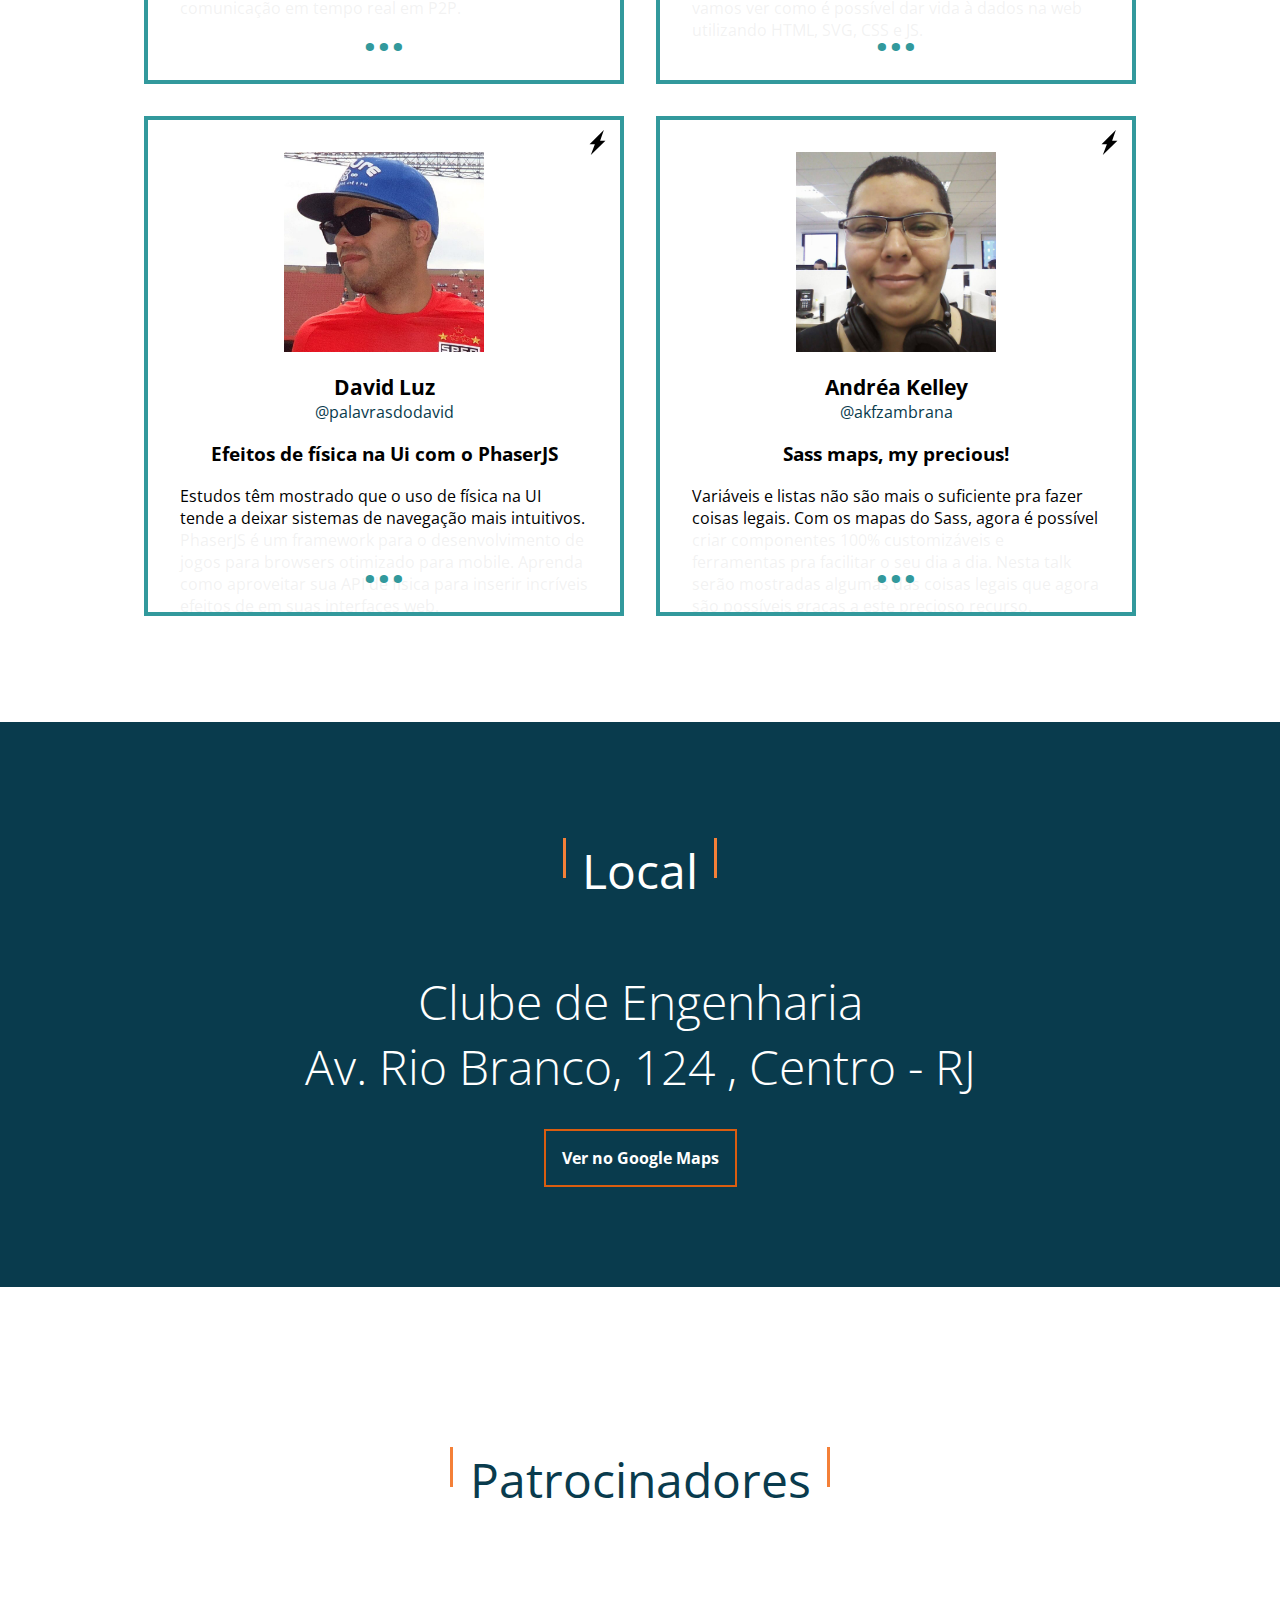
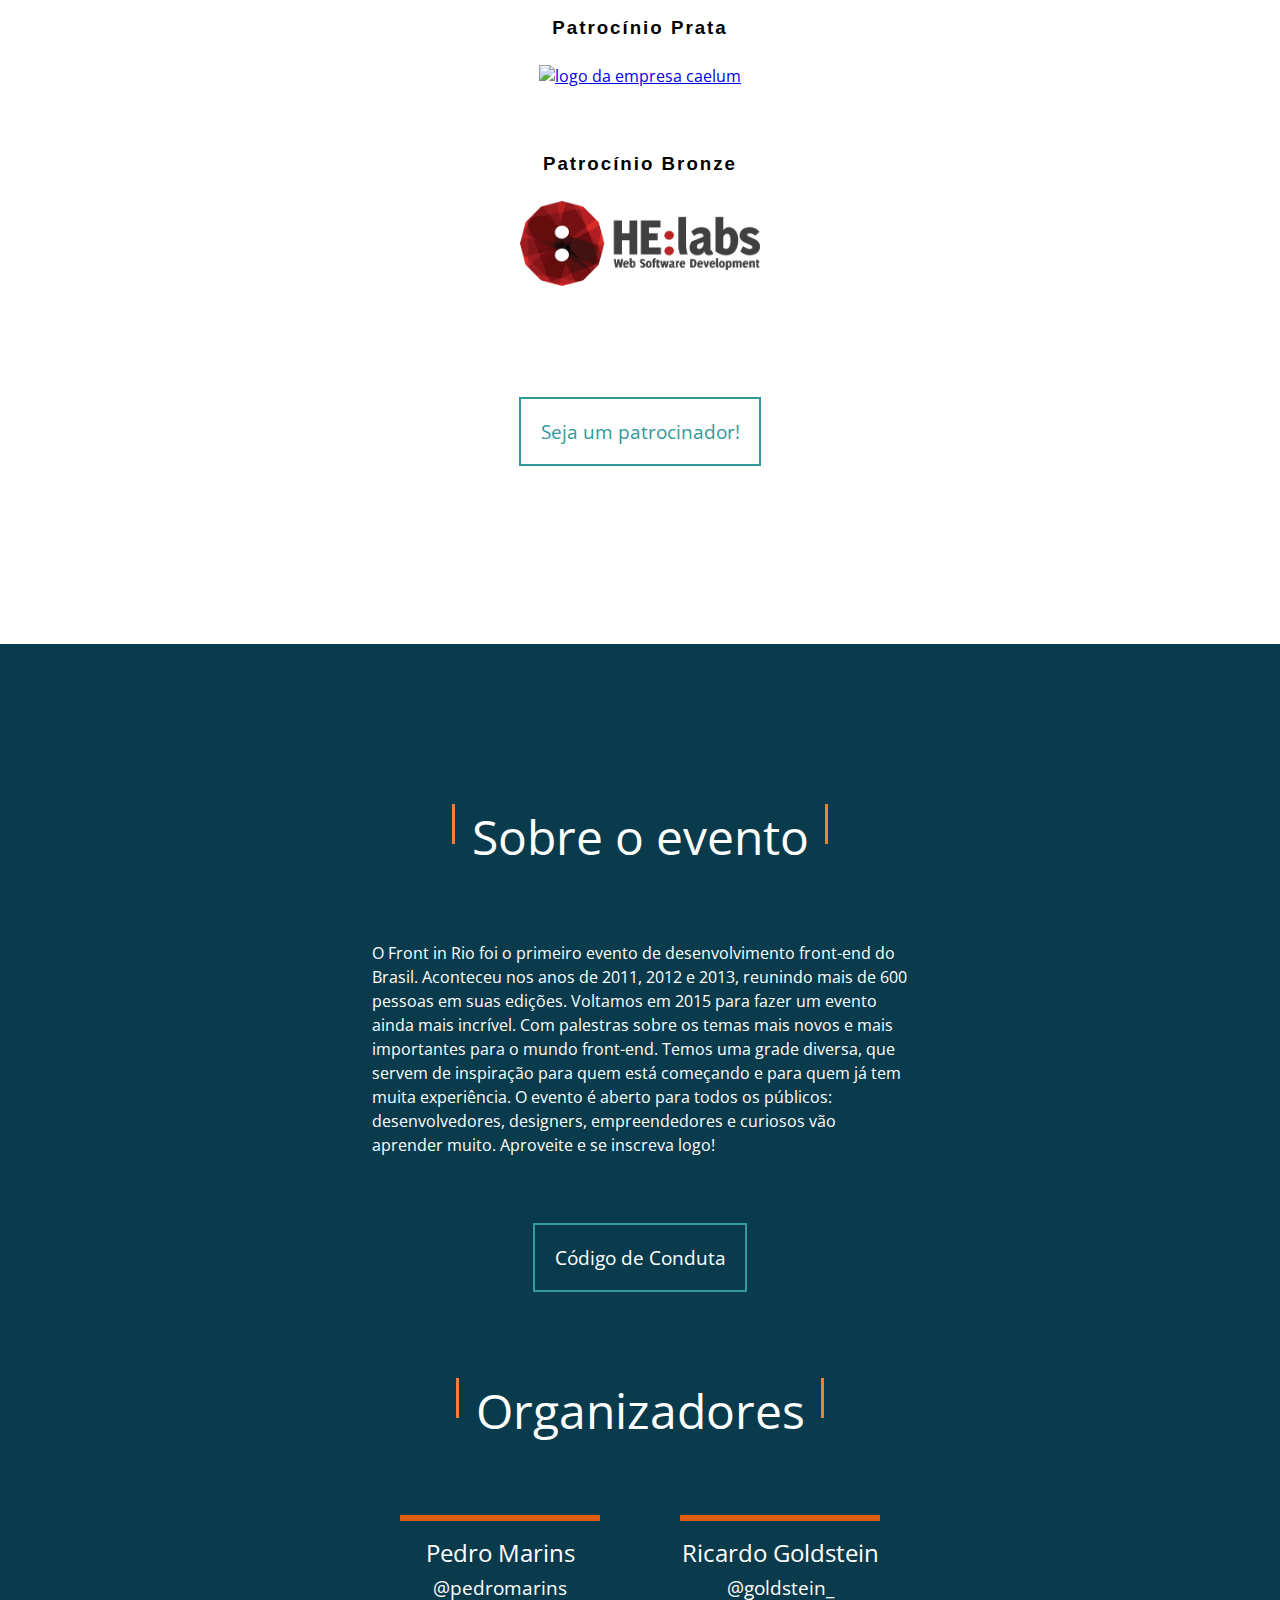
==== commit 9423d4ca: "add schedule section" ====
--- a/index.html
+++ b/index.html
@@ -27,7 +27,7 @@
     <meta name="msapplication-wide310x150logo" content="mstile-310x150.png" />
     <meta name="msapplication-square310x310logo" content="mstile-310x310.png" />
     <!-- Facebook meta tags -->
-    <meta property="og:title" content="Edição 2015">
+    <meta property="og:title" content="Front in Rio 2015">
     <meta property="og:site_name" content="Front in Rio">
     <meta property="og:url" content="http://frontinrio.com.br">
     <meta property="og:type" content="website">
@@ -56,11 +56,8 @@
                 <li>
                     <a href="#">Home</a>
                 </li>
-                <!-- <li>
+                <li>
                     <a href="#schedule">Programação</a>
-                </li> -->
-                <li>
-                    <a href="#talkers">Palestrantes</a>
                 </li>
                 <li>
                     <a href="#location">Local</a>
@@ -100,9 +97,229 @@
                 </div>
             </section>
         </div>
+        <section id="schedule">
+            <h2>Programação</h2>
+            <ul class="talkers">
+                <li class="talker">
+                    <div class="talk-info">
+                        <h3 class="talk-time">8h30 - 9h00</h3>
+                        <h3 class="talk-title">Café da Manhã</h3>
+                    </div>
+                </li>
+                <li class="talker">
+                    <div class="talk-info">
+                        <h3 class="talk-time">9h00 - 9h10</h3>
+                        <h3 class="talk-title">Abertura</h3>
+                    </div>
+                </li>
+                <li class="talker">
+                    <div class="talk-info">
+                        <h3 class="talk-time">9:10 - 10:00</h3>
+                        <h3 class="talk-title">Organizando e Modularizando com Metodologias de CSS</h3>
+                        <p>CSS é notoriamente difícil de gerir, isto porque o atualmente o CSS carece de um mecanismo de escopo. Tudo em CSS é global. Isso significa que qualquer alteração feita tem o potencial de alterar o que é renderizado no navegador. Extensões do CSS, conhecidas como preprocessadores de CSS, como Sass, Less e Stylus tornam isto mais fácil, oferecendo recursos que torna mais fácil a forma escrever e gerir CSS. Mas sozinhos os preprocessadores, não realmente resolver o problema de escalabilidade. A necessidade de utilizar/desenvolver uma metodologia de CSS afim de organizar e proporcionar a nosso código escalável e mantível.</p>
+                        <div class="talker-info">
+                            <figure class="talker-pic">
+                                <img src="img/palestrantes/richard-duchatsch.jpg" width="200">
+                            </figure>
+                            <p class="talker-name">Richard Duchatsch </p>
+                            <a href="http://twitter.com/ridjohansen" class="talker-twitter" target="_blank">@ridjohansen</a>
+                            <p class="talker-bio">Front end Engineer na WebRadar, Co-fundador do FEMUG-RJ/FrontInterior e membro do GT de Acessibilidade do W3C Brasil. Nas horas vagas, Organizador de eventos voltados à tecnologia, pesquisador apaixonado por tecnologias ligadas à área de Front End, Arquitetura de Informação, UX, semântica e cross-browser. É bacharel em Comunicação Digital e pós-graduado em Gestão de TI. <a href="http://linkedin.com/in/ridjohansen" target="_blank">http://linkedin.com/in/ridjohansen</a></p>
+                        </div>
+                    </div>
+                </li>
+                <li class="talker lightning-talk ">
+                    <div class="talk-info">
+                        <h3 class="talk-time lightning">10:00 - 10:10</h3>
+                        <h3 class="talk-title ">Visualização de dados na web</h3>
+                        <p>O objetivo da visualização de dados é comunicar informações de forma clara e objetiva. Nessa talk vamos ver como é possível dar vida à dados na web utilizando HTML, SVG, CSS e JS.</p>
+                        <div class="talker-info">
+                            <figure class="talker-pic">
+                                <img src="img/palestrantes/dayany-espindola.jpg" width="200">
+                            </figure>
+                            <p class="talker-name">Dayany Espíndola</p>
+                            <a href="https://twitter.com/dayanyrec" target="_blank" class="talker-twitter">@dayanyrec</a>
+                            <p class="talker-bio">Desenvolvedora fascinada por tecnologia e o seu poder de desenvolver a sociedade. Apaixonada por web, robótica e processamento de dados.</p>
+                        </div>
+                    </div>
+                </li>
+                <li class="talker ">
+                    <div class="talk-info">
+                        <h3 class="talk-time ">10:10 - 11:00</h3>
+                        <h3 class="talk-title">Patterns pra que te quero - Como padrões podem te ajudar a ter um melhor código</h3>
+                        <p>Um apanhado geral das patterns conhecidas como Factory, Strategy, Template Method, Adapter, State, Builder, etc e como aplicá-los no dia-a-dia em qualquer linguagem de programação.</p>
+                        <div class="talker-info">
+                            <figure class="talker-pic">
+                                <img src="img/palestrantes/anna-cruz.png" width="200">
+                            </figure>
+                            <p class="talker-name">Anna Cruz</p>
+                            <a href="https://twitter.com/yuizinha" target="_blank" class="talker-twitter">@yuizinha</a>
+                            <p class="talker-bio">Programadora em diversas linguagens (como Java e Ruby) que flerta constantemente com estudos sobre redes. Em seu (curto) tempo livre ajuda a organizar eventos como o WTM e RailsGirls e estuda música.</p>
+                        </div>
+                    </div>
+                </li>
+                <li class="talker lightning-talk ">
+                    <div class="talk-info">
+                        <h3 class="talk-time lightning">11:00 - 11:10</h3>
+                        <h3 class="talk-title">Desvendando o Electron (Atom Shell)</h3>
+                        <p>Neste pequeno talk, conheceremos o Electron: um framework javascript, criado pela equipe do GitHub, que já está sendo usado por muitas startups, para criar cross platform desktop apps. Falaremos sobre os benefícios e apresentaremos um <em>hello world </em>bem estiloso, usando o Material Design do Polymer.</p>
+                        <div class="talker-info">
+                            <figure class="talker-pic">
+                                <img src="img/palestrantes/raphael-porto.jpg" width="200">
+                            </figure>
+                            <p class="talker-name">Raphael Porto</p>
+                            <a href="http://twitter.com/raphaelpor" target="_blank" class="talker-twitter">@raphaelpor</a>
+                            <p class="talker-bio">Desenvolvedor na Concrete Solutions; Cofundador e professor da Lithium. Magento Certified Developer Plus e amante de JavaScript, Música e Skate.</p>
+                        </div>
+                    </div>
+                </li>
+                <li class="talker ">
+                    <div class="talk-info">
+                        <h3 class="talk-time ">11:10 - 12:00</h3>
+                        <h3 class="talk-title">All you need is TDD</h3>
+                        <p>A cada dia que passa, as aplicações web e mobile tem se tornado cada vez maiores e mais complexas, mas como garantir que tudo esteja funcionando conforme o esperado durante todo o tempo? Nesta palestra entenderemos como a prática do Desenvolvimento Orientado a Testes é essencial para garantir a qualidade e o bom funcionamento de sistemas, mostrando diferentes tipos de testes que atuam em cada camada da aplicação e os melhores frameworks para por tudo isso em prática.</p>
+                        <div class="talker-info">
+                            <figure class="talker-pic">
+                                <img src="img/palestrantes/isabella-silveira.jpg" width="200">
+                            </figure>
+                            <p class="talker-name">Isabella Silveira</p>
+                            <a href="https://twitter.com/silveira_bells" target="_blank" class="talker-twitter">@silveira_bells</a>
+                            <p class="talker-bio">Front-End Developer na HUGE e graduanda em Ciência da Computação na UFRJ, Isabella é apaixonada por testes automatizados e métodos de otimização de algoritmos. Atuou na área de pesquisa por alguns anos, hoje em dia passa a maior parte do seu tempo aprendendo sobre Javascript, estruturas de dados e novas tecnologias. </p>
+                        </div>
+                    </div>
+                </li>
+                <li class="talker">
+                    <div class="talk-info">
+                        <h3 class="talk-time">12:00 - 13:30</h3>
+                        <h3 class="talk-title">Almoço</h3>
+                    </div>
+                </li>
+                <li class="talker lightning-talk">
+                    <div class="talk-info">
+                        <h3 class="talk-time lightning">13:30 - 13:40</h3>
+                        <h3 class="talk-title">Efeitos de física na Ui com o PhaserJS</h3>
+                        <p>Estudos têm mostrado que o uso de física na UI tende a deixar sistemas de navegação mais intuitivos. PhaserJS é um framework para o desenvolvimento de jogos para browsers otimizado para mobile. Aprenda como aproveitar sua API de física para inserir incríveis efeitos de física em suas interfaces web.</p>
+                        <div class="talker-info">
+                            <figure class="talker-pic">
+                                <img src="img/palestrantes/david-luz.jpg" width="200">
+                            </figure>
+                            <p class="talker-name">David Luz</p>
+                            <a href="https://twitter.com/palavrasdodavid " target="_blank" class="talker-twitter">@palavrasdodavid</a>
+                            <p class="talker-bio">Paulistano, 26 anos, David Luz é apaixonado por Javascript e desenvolvimento de jogos. Trabalha a 5 anos com o desenvolvimento de objetos de aprendizagem para EaD e E-learning. Trabalhou na Geekie, TV Cultura e Fundação Vanzolini.</p>
+                        </div>
+                    </div>
+                </li>
+                <li class="talker">
+                    <div class="talk-info">
+                        <h3 class="talk-time">13:40 - 14:30</h3>
+                        <h3 class="talk-title">Jurassic JavaScriptPark: rodando offline até na ilha Nublar!</h3>
+                        <p>Poucos se beneficiam das funcionalidades offline nos browsers. Vamos descobrir como o uso de localStorage, WebSQL, AppCache e ServiceWorkers, numa arquitetura de sincronização offline e segura, pode ser valioso! Vamos deixar sua aplicação ativa até na ilha Nublar!</p>
+                        <div class="talker-info">
+                            <figure class="talker-pic">
+                                <img src="img/palestrantes/eduardo-matos.jpg" width="200">
+                            </figure>
+                            <p class="talker-name">Eduardo Matos</p>
+                            <a href="https://twitter.com/eduardojmatos/" target="_blank" class="talker-twitter">@eduardojmatos</a>
+                            <p class="talker-bio">Desenvolvedor desde 2003, começou a trabalhar como freelance e professor numa escola de informática. Trabalha como desenvolvedor full-stack e programa de JavaScript a Ruby.</p>
+                        </div>
+                    </div>
+                </li>
+                <li class="talker lightning-talk">
+                    <div class="talk-info">
+                        <h3 class="talk-time lightning">14:30 - 14:40</h3>
+                        <h3 class="talk-title">Mapas com estilo: MapCSS e Mapbox Studio</h3>
+                        <p>A lightning talk visa apresentar rapidamente o OpenStreetMap e a possibilidade de criar mapas com folhas de estilo MapCSS personalizadas, destacando as informações que sejam mais relevantes e com um esquema de cores relevante para o seu projeto.</p>
+                        <div class="talker-info">
+                            <figure class="talker-pic">
+                                <img class="arlindo" src="img/palestrantes/arlindo-pereira.jpg" width="200">
+                            </figure>
+                            <p class="talker-name">Arlindo Pereira</p>
+                            <a href="http://twitter.com/nighto" target="_blank" class="talker-twitter">@nighto</a>
+                            <p class="talker-bio">Arlindo Pereira é desenvolvedor web e curte mapas. Membro fundador do <a href="http://openstreetmap.com.br/" target="_blank">OpenStreetMap Brasil</a>, um projeto de produção colaborativa de dados geo-espaciais abertos, colaborador do <a href="http://mapillary.com/" target="_blank">Mapillary</a>, um Street View feito por pessoas como eu e você, dentre outros projetos de geotecnologias.</p>
+                        </div>
+                    </div>
+                </li>
+                <li class="talker ">
+                    <div class="talk-info">
+                        <h3 class="talk-time ">14:40 - 15:20</h3>
+                        <h3 class="talk-title ">Visualização de informação com d3.js</h3>
+                        <p class="talk-description">Hoje em dia temos muitos dados para analisar, o que é ótimo. Mas o excesso de dados nos cega, a ponto de não conseguirmos extrair conclusões significativas a partir deles. É aí que entra a visualização da informação, que é uma área onde se usa a representação visual, com o objetivo de ajudar o usuário a compreender e analisar melhor os dados que estão sendo apresentados. Nesta palestra entenderemos por que visualização de informação é importante, os principais conceitos e como começar a praticar, usando d3.js.</p>
+                        <div class="talker-info">
+                            <figure class="talker-pic">
+                                <img src="img/palestrantes/rafael-lage.jpg" width="200">
+                            </figure>
+                            <p class="talker-name">Rafael Lage</p>
+                            <a href="https://twitter.com/rltrafael" target="_blank" class="talker-twitter">@rltrafael</a>
+                            <p class="talker-bio">Doutorando em Ciência da Computação pelo NCE/UFRJ e mestre em Informática pela UNIRIO. Atua como pesquisador na área de gestão de processos de negócios em uma startup e também contribui como desenvolvedor com o projeto opensource Vizabi, de visualização de dados. Possui experiência de participação em projetos de desenvolvimento para empresas pequenas e grandes, como Petrobras, Montreal Informática, IBM Research, entre outras. Também atua como professor, tendo ministrado aulas em instituições como UFRJ e INFNET.</p>
+                        </div>
+                    </div>
+                </li>
+                <li class="talker lightning-talk">
+                    <div class="talk-info">
+                        <h3 class="talk-time lightning">15:20 - 15:30</h3>
+                        <h3 class="talk-title ">Sass maps, my precious!</h3>
+                        <p class="talk-description">Variáveis e listas não são mais o suficiente pra fazer coisas legais. Com os mapas do Sass, agora é possível criar componentes 100% customizáveis e ferramentas pra facilitar o seu dia a dia. Nesta talk serão mostradas algumas das coisas legais que agora são possíveis graças a este precioso recurso.</p>
+                        <div class="talker-info">
+                            <figure class="talker-pic">
+                                <img class="andrea" src="img/palestrantes/andrea-kelley.jpeg" width="200">
+                            </figure>
+                            <p class="talker-name">Andréa Kelley</p>
+                            <a href="https://twitter.com/akfzambrana" target="_blank" class="talker-twitter">@akfzambrana</a>
+                            <p class="talker-bio">Front-end desde 2008. Atualmente trabalho na equipe multicanais da Amil em São Paulo. Amo trabalhar como front-end, especialmente quando se trata de criar componentes reutilizáveis e customizáveis.</p>
+                        </div>
+                    </div>
+                </li>
+                <li class="talker">
+                    <div class="talk-info">
+                        <h3 class="talk-time ">15:30 - 16:00</h3>
+                        <h3 class="talk-title">Coffee-break</h3>
+                    </div>
+                </li>
+                <li class="talker lightning-talk">
+                    <div class="talk-info">
+                        <h3 class="talk-time lightning">16:00 - 16:10</h3>
+                        <h3 class="talk-title">Comunicação em tempo real com WebRTC</h3>
+                        <p >Introdução ao WebRTC, uma API disponível nos "principais navegadores" com o objetivo de facilitar a comunicação em tempo real em P2P.</p>
+                        <div class="talker-info">
+                            <figure class="talker-pic">
+                                <img src="img/palestrantes/alberto-souza.jpg" width="200">
+                            </figure>
+                            <p class="talker-name">Alberto Souza</p>
+                            <a href="https://twitter.com/albertosouza_js" class="talker-twitter">@albertosouza_js</a>
+                            <p class="talker-bio">Programador PHP e Node.js, criador do We.js framework. Com mais de 9 anos de experiência participou da criação de sites e redes sociais para Fundação Oswaldo Cruz e Ministério da Saúde.</p>
+                        </div>
+                    </div>
+                </li>
+                <li class="talker">
+                    <div class="talk-info">
+                        <h3 class="talk-time">16:10 - 17:00</h3>
+                        <h3 class="talk-title">React is the new black</h3>
+                        <p>Por que todo mundo está falando de ReactJS? Aprenda os conceitos básicos da tecnologia mais quente dessa estação e entre na moda você também.</p>
+                        <div class="talker-info">
+                            <figure class="talker-pic">
+                                <img src="img/palestrantes/darlene-medeiros.jpg" width="200">
+                            </figure>
+                            <p class="talker-name">Darlene Medeiros</p>
+                            <a href="https://github.com/darlenedms" class="talker-twitter">@darlenedms</a>
+                            <p class="talker-bio">Desenvolvedora de software na <a href="http://www.globo.com" target="_blank">globo.com</a> mas ainda aprendendo a mexer com esse negócio de computador. Promovendo a diversidade no mundo de TI junto com o <a href="http://insideoutproject.xyz/" target="_blank">InsideOut Project</a>. Pythonista, djangonauta, baby gopher e little javascripter.</p>
+                        </div>
+                    </div>
+                </li>
+                <li class="talker">
+                    <div class="talk-info before-last">
+                        <h3 class="talk-time ">17h40 - 18h00</h3>
+                        <h3 class="talk-title">Encerramento</h3>
+                    </div>
+                </li>
+                <li class="talker last">
+                    <div class="talk-info">
+                        <h3 class="talk-time ">18h00 - ?</h3>
+                        <h3 class="talk-title">#horaextra</h3>
+                    </div>
+                </li>
+            </ul>
+        </section>
         <section id="talkers">
             <h2>Palestrantes</h2>
-            <p class="small-soon">Programação completa em breve!</p>
             <ul class="talkers">
                 <label for="talk-desc1">
                     <input type="checkbox" id="talk-desc1">
@@ -310,259 +527,6 @@
                 </label>
             </ul>
         </section>
-        <!--         <section id="schedule">
-            <h2>Programação</h2>
-            <ul class="talkers">
-                <li class="talker">
-                    <div class="talk-info">
-                        <h3 class="talk-time">8h30 - 9h00</h3>
-                        <h3 class="talk-title">Café da Manhã</h3>
-                        <p>Lorem ipsum dolor sit amet, consectetur adipisicing elit, sed do eiusmod tempor incididunt ut labore et dolore magna aliqua.Lorem ipsum dolor sit amet, consectetur adipisicing elit, sed do eiusmod tempor incididunt ut labore et dolore magna aliqua.Lorem ipsum dolor sit amet, consectetur adipisicing</p>
-                    </div>
-                </li>
-                <li class="talker">
-                    <div class="talk-info">
-                        <h3 class="talk-time">9h00 - 9h10</h3>
-                        <h3 class="talk-title">Abertura</h3>
-                        <p>Lorem ipsum dolor sit amet, consectetur adipisicing elit, sed do eiusmod tempor incididunt ut labore et dolore magna aliqua.Lorem ipsum dolor sit amet, consectetur adipisicing elit, sed do eiusmod tempor incididunt ut labore et dolore magna aliqua.Lorem ipsum dolor sit amet, consectetur adipisicing</p>
-                    </div>
-                </li>
-                <li class="talker">
-                    <div class="talk-info">
-                        <h3 class="talk-time">Em breve!</h3>
-                        <h3 class="talk-title">React is the new black</h3>
-                        <p class="hidden">Por que todo mundo está falando de ReactJS? Aprenda os conceitos básicos da tecnologia mais quente dessa estação e entre na moda você também.</p>
-                        <div class="talker-info">
-                            <figure class="talker-pic">
-                                <img src="img/palestrantes/profile-icon.png" width="200">
-                                <img src="img/palestrantes/darlene-medeiros.jpg" width="200">
-                            </figure>
-                            <p class="talker-name">Darlene Medeiros</p>
-                            <a href="https://github.com/darlenedms" class="talker-twitter">@darlenedms</a>
-                            <p class="talker-bio">Desenvolvedora de software na <a href="http://www.globo.com" target="_blank">globo.com</a> mas ainda aprendendo a mexer com esse negócio de computador. Promovendo a diversidade no mundo de TI junto com o <a href="http://insideoutproject.xyz/" target="_blank">InsideOut Project</a>. Pythonista, djangonauta, baby gopher e little javascripter.</p>
-                        </div>
-                    </div>
-                </li>
-                <li class="talker">
-                    <div class="talk-info">
-                        <h3 class="talk-time">Em breve!</h3>
-                        <h3 class="talk-title">Organizando e Modularizando com Metodologias de CSS</h3>
-                        <p class="hidden">CSS é notoriamente difícil de gerir, isto porque o atualmente o CSS carece de um mecanismo de escopo. Tudo em CSS é global. Isso significa que qualquer alteração feita tem o potencial de alterar o que é renderizado no navegador. Extensões do CSS, conhecidas como preprocessadores de CSS, como Sass, Less e Stylus tornam isto mais fácil, oferecendo recursos que torna mais fácil a forma escrever e gerir CSS. Mas sozinhos os preprocessadores, não realmente resolver o problema de escalabilidade. A necessidade de utilizar/desenvolver uma metodologia de CSS afim de organizar e proporcionar a nosso código escalável e mantível.</p>
-                        <div class="talker-info">
-                            <figure class="talker-pic">
-                                <img src="img/palestrantes/profile-icon.png" width="200">
-                                <img src="img/palestrantes/richard-duchatsch.jpg" width="200">
-                            </figure>
-                            <p class="talker-name">Richard Duchatsch </p>
-                            <a href="http://twitter.com/ridjohansen" class="talker-twitter" target="_blank">@ridjohansen</a>
-                            <p class="talker-bio">Front end Engineer na WebRadar, Co-fundador do FEMUG-RJ/FrontInterior e membro do GT de Acessibilidade do W3C Brasil. Nas horas vagas, Organizador de eventos voltados à tecnologia,  pesquisador apaixonado por tecnologias ligadas à área de Front End, Arquitetura de Informação, UX, semântica e cross-browser. É bacharel em Comunicação Digital e pós-graduado em Gestão de TI. <a href="http://linkedin.com/in/ridjohansen" target="_blank">http://linkedin.com/in/ridjohansen</a></p>
-                        </div>
-                    </div>
-                </li>
-                <li class="talker">
-                    <div class="talk-info">
-                        <h3 class="talk-time">Em breve!</h3>
-                        <h3 class="talk-title">Jurassic JavaScriptPark: rodando offline até na ilha Nublar!</h3>
-                        <p class="hidden">Poucos se beneficiam das funcionalidades offline nos browsers. Vamos descobrir como o uso de localStorage, WebSQL, AppCache e ServiceWorkers, numa arquitetura de sincronização offline e segura, pode ser valioso! Vamos deixar sua aplicação ativa até na ilha Nublar!</p>
-                        <div class="talker-info">
-                            <figure class="talker-pic">
-                                <img src="img/palestrantes/profile-icon.png" width="200">
-                                <img src="img/palestrantes/eduardo-matos.jpg" width="200">
-                            </figure>
-                            <p class="talker-name">Eduardo Matos</p>
-                            <a href="https://twitter.com/eduardojmatos/" target="_blank" class="talker-twitter">@eduardojmatos</a>
-                            <p class="talker-bio">Desenvolvedor desde 2003, começou a trabalhar como freelance e professor numa escola de informática. Trabalha como desenvolvedor full-stack e programa de JavaScript a Ruby.</p>
-                        </div>
-                    </div>
-                </li>
-                <li class="talker">
-                    <div class="talk-info">
-                        <h3 class="talk-time">11h40 - 13h30</h3>
-                        <h3 class="talk-title">Almoço</h3>
-                        <p>Lorem ipsum dolor sit amet, consectetur adipisicing elit, sed do eiusmod tempor incididunt ut labore et dolore magna aliqua.Lorem ipsum dolor sit amet, consectetur adipisicing elit, sed do eiusmod tempor incididunt ut labore et dolore magna aliqua.Lorem ipsum dolor sit amet, consectetur adipisicing</p>
-                    </div>
-                </li>
-                <li class="talker ">
-                    add .lightning-talk
-                    <div class="talk-info">
-                        add .lightining 
-                        <h3 class="talk-time ">Em breve!</h3>
-                        <h3 class="talk-title">Comunicação em tempo real com WebRTC</h3>
-                        <p class="hidden">Introdução ao WebRTC, uma API disponível nos "principais navegadores" com o objetivo de facilitar a comunicação em tempo real em P2P.</p>
-                        <div class="talker-info">
-                            <figure class="talker-pic">
-                                <img src="img/palestrantes/profile-icon.png" width="200">
-                                <img src="img/palestrantes/alberto-souza.jpg" width="200">
-                            </figure>
-                            <p class="talker-name">Alberto Souza</p>
-                            <a href="https://twitter.com/albertosouza_js" class="talker-twitter">@albertosouza_js</a>
-                            <p class="talker-bio">Programador PHP e Node.js, criador do We.js framework. Com mais de 9 anos de experiência participou da criação de sites e redes sociais para Fundação Oswaldo Cruz e Ministério da Saúde.</p>
-                        </div>
-                    </div>
-                </li>
-                <li class="talker ">
-                    
-                    <div class="talk-info">
-                        
-                        <h3 class="talk-time ">Em breve!</h3>
-                        <h3 class="talk-title">Efeitos de física na Ui com o PhaserJS</h3>
-                        <p class="hidden">Estudos têm mostrado que o uso de física na UI tende a deixar sistemas de navegação mais intuitivos. PhaserJS é um framework para o desenvolvimento de jogos para browsers otimizado para mobile. Aprenda como aproveitar sua API de física para inserir incríveis efeitos de em suas interfaces web.</p>
-                        <div class="talker-info">
-                            <figure class="talker-pic">
-                                <img src="img/palestrantes/profile-icon.png" width="200">
-                                <img src="img/palestrantes/david-luz.jpg" width="200">
-                            </figure>
-                            <p class="talker-name">David Luz</p>
-                            <a href="https://twitter.com/palavrasdodavid " target="_blank" class="talker-twitter">@palavrasdodavid</a>
-                            <p class="talker-bio">Paulistano, 26 anos, David Luz é apaixonado por Javascript e desenvolvimento de jogos. Trabalha a 5 anos com o desenvolvimento de objetos de aprendizagem para EaD e E-learning. Trabalhou na Geekie, TV Cultura e Fundação Vanzolini.</p>
-                        </div>
-                    </div>
-                </li>
-                <li class="talker ">
-                    
-                    <div class="talk-info">
-                        
-                        <h3 class="talk-time ">Em breve!</h3>
-                        <h3 class="talk-title">Desvendando o Electron (Atom Shell)</h3>
-                        <p class="hidden">Neste pequeno talk, conheceremos o Electron: um framework javascript, criado pela equipe do GitHub, que já está sendo usado por muitas startups, para criar cross platform desktop apps. Falaremos sobre os benefícios e apresentaremos um <em>hello world </em>bem estiloso, usando o Material Design do Polymer.</p>
-                        <div class="talker-info">
-                            <figure class="talker-pic">
-                                <img src="img/palestrantes/profile-icon.png" width="200">
-                                <img src="img/palestrantes/raphael-porto.jpg" width="200">
-                            </figure>
-                            <p class="talker-name">Raphael Porto</p>
-                            <a href="http://twitter.com/raphaelpor" target="_blank" class="talker-twitter">@raphaelpor</a>
-                            <p class="talker-bio">Desenvolvedor na Concrete Solutions; Cofundador e professor da Lithium. Magento Certified Developer Plus e amante de JavaScript, Música e Skate.</p>
-                        </div>
-                    </div>
-                </li>
-                <li class="talker ">
-                    
-                    <div class="talk-info">
-                        
-                        <h3 class="talk-time ">Em breve!</h3>
-                        <h3 class="talk-title">Mapas com estilo: MapCSS e Mapbox Studio</h3>
-                        <p class="hidden">A lightning talk visa apresentar rapidamente o OpenStreetMap e a possibilidade de criar mapas com folhas de estilo MapCSS personalizadas, destacando as informações que sejam mais relevantes e com um esquema de cores relevante para o seu projeto.</p>
-                        <div class="talker-info">
-                            <figure class="talker-pic">
-                                <img src="img/palestrantes/profile-icon.png" width="200">
-                                <img class="arlindo" src="img/palestrantes/arlindo-pereira.jpg" width="200">
-                            </figure>
-                             <p class="talker-name">Arlindo Pereira</p>
-                            <a href="http://twitter.com/nighto" target="_blank" class="talker-twitter">@nighto</a>
-                            <p class="talker-bio">Arlindo Pereira é desenvolvedor web e curte mapas. Membro fundador do <a href="http://openstreetmap.com.br/" target="_blank">OpenStreetMap Brasil</a>, um projeto de produção colaborativa de dados geo-espaciais abertos, colaborador do <a href="http://mapillary.com/" target="_blank">Mapillary</a>, um Street View feito por pessoas como eu e você, dentre outros projetos de geotecnologias.</p>
-                        </div>
-                    </div>
-                </li>
-                <li class="talker ">
-                    
-                    <div class="talk-info">
-                        
-                        <h3 class="talk-time ">Em breve!</h3>
-                        <p class="hidden">Lorem ipsum dolor sit amet, consectetur adipisicing elit, sed do eiusmod tempor incididunt ut labore et dolore magna aliqua.Lorem ipsum dolor sit amet, consectetur adipisicing elit, sed do eiusmod tempor incididunt ut labore et dolore magna aliqua.Lorem ipsum dolor sit amet, consectetur adipisicing</p>
-                        <div class="talker-info">
-                            <figure class="talker-pic">
-                                <img src="img/palestrantes/profile-icon.png" width="200">
-                            </figure>
-                            <p class="talker-name">Rafael Pereira</p>
-                            <a href="" class="talker-twitter">@twitter</a>
-                            <p class="talker-bio">Lorem ipsum dolor sit amet, consectetur adipisicing elit. Dolorum possimus, quidem neque minus perferendis expedita consequatur. Aliquam ipsam molestias architecto at vitae accusamus magnam, rem praesentium sequi? Ipsam quae, non!</p>
-                        </div>
-                    </div>
-                </li>
-                <li class="talker ">
-                    
-                    <div class="talk-info">
-                        
-                        <h3 class="talk-time ">Em breve!</h3>
-                        <p class="hidden">Lorem ipsum dolor sit amet, consectetur adipisicing elit, sed do eiusmod tempor incididunt ut labore et dolore magna aliqua.Lorem ipsum dolor sit amet, consectetur adipisicing elit, sed do eiusmod tempor incididunt ut labore et dolore magna aliqua.Lorem ipsum dolor sit amet, consectetur adipisicing</p>
-                        <div class="talker-info">
-                            <figure class="talker-pic">
-                                <img src="img/palestrantes/profile-icon.png" width="200">
-                            </figure>
-                             <p class="talker-name">Rafael Pereira</p>
-                            <a href="" class="talker-twitter">@twitter</a>
-                            <p class="talker-bio">Lorem ipsum dolor sit amet, consectetur adipisicing elit. Dolorum possimus, quidem neque minus perferendis expedita consequatur. Aliquam ipsam molestias architecto at vitae accusamus magnam, rem praesentium sequi? Ipsam quae, non!</p>
-                        </div>
-                    </div>
-                </li>
-                <li class="talker ">
-                    
-                    <div class="talk-info">
-                        
-                        <h3 class="talk-time ">Em breve!</h3>
-                        <h3 class="talk-title">All you need is TDD</h3>
-                        <p class="hidden">A cada dia que passa, as aplicações web e mobile tem se tornado cada vez maiores e mais complexas, mas como garantir que tudo esteja funcionando conforme o esperado durante todo o tempo? Nesta palestra entenderemos como a prática do Desenvolvimento Orientado a Testes é essencial para garantir a qualidade e o bom funcionamento de sistemas, mostrando diferentes tipos de testes que atuam em cada camada da aplicação e os melhores frameworks para por tudo isso em prática.</p>
-                        <div class="talker-info">
-                            <figure class="talker-pic">
-                                <img src="img/palestrantes/profile-icon.png" width="200">
-                                <img src="img/palestrantes/isabella-silveira.jpg" width="200">
-                            </figure>
-                            <p class="talker-name">Isabella Silveira</p>
-                                <a href="https://twitter.com/silveira_bells" target="_blank" class="talker-twitter">@silveira_bells</a>
-                                <p class="talker-bio">Front-End Developer na HUGE e graduanda em Ciência da Computação na UFRJ, Isabella é apaixonada por testes automatizados e métodos de otimização de algoritmos. Atuou na área de pesquisa por alguns anos, hoje em dia passa a maior parte do seu tempo aprendendo sobre Javascript, estruturas de dados e novas tecnologias. </p>
-                        </div>
-                    </div>
-                </li>
-                <li class="talker">
-                    <div class="talk-info">
-                        <h3 class="talk-time ">15h30 - 16h00</h3>
-                        <h3 class="talk-title">Coffee-break</h3>
-                        <p>Lorem ipsum dolor sit amet, consectetur adipisicing elit, sed do eiusmod tempor incididunt ut labore et dolore magna aliqua.Lorem ipsum dolor sit amet, consectetur adipisicing elit, sed do eiusmod tempor incididunt ut labore et dolore magna aliqua.Lorem ipsum dolor sit amet, consectetur adipisicing</p>
-                    </div>
-                </li>
-                <li class="talker ">
-                    
-                    <div class="talk-info">
-                        
-                        <h3 class="talk-time ">Em breve!</h3>
-                         <h3 class="talk-title">Patterns pra que te quero - Como padrões podem te ajudar a ter um melhor código</h3>
-                        <p class="hidden">Um apanhado geral das patterns conhecidas como Factory, Strategy, Template Method, Adapter, State, Builder, etc e como aplicá-los no dia-a-dia em qualquer linguagem de programação.</p>
-                        <div class="talker-info">
-                            <figure class="talker-pic">
-                                <img src="img/palestrantes/profile-icon.png" width="200">
-                                <img src="img/palestrantes/anna-cruz.png" width="200">
-                            </figure>
-                            <p class="talker-name">Anna Cruz</p>
-                            <a href="https://twitter.com/yuizinha" target="_blank" class="talker-twitter">@yuizinha</a>
-                            <p class="talker-bio">Programadora em diversas linguagens (como Java e Ruby) que flerta constantemente com estudos sobre redes. Em seu (curto) tempo livre ajuda a organizar eventos como o WTM e RailsGirls e estuda música.</p>
-                        </div>
-                    </div>
-                </li>
-                <li class="talker ">
-                    
-                    <div class="talk-info">
-                        
-                        <h3 class="talk-time ">Em breve!</h3>
-                         <h3 class="talk-title ">Visualização de dados na web</h3>
-                        <p class="hidden">O objetivo da visualização de dados é comunicar informações de forma clara e objetiva. Nessa talk vamos ver como é possível dar vida à dados na web utilizando HTML, SVG, CSS e JS.</p>
-                        <div class="talker-info">
-                            <figure class="talker-pic">
-                                <img src="img/palestrantes/profile-icon.png" width="200">
-                                <img src="img/palestrantes/dayany-espindola.jpg" width="200">
-                            </figure>
-                             <p class="talker-name">Dayany Espíndola</p>
-                            <a href="https://twitter.com/dayanyrec" target="_blank" class="talker-twitter">@dayanyrec</a>
-                            <p class="talker-bio">Desenvolvedora fascinada por tecnologia e o seu poder de desenvolver a sociedade. Apaixonada por web, robótica e processamento de dados.</p>
-                        </div>
-                    </div>
-                </li>
-                <li class="talker">
-                    <div class="talk-info before-last">
-                        <h3 class="talk-time ">17h40 - 18h00</h3>
-                        <h3 class="talk-title">Encerramento</h3>
-                        <p>Lorem ipsum dolor sit amet, consectetur adipisicing elit, sed do eiusmod tempor incididunt ut labore et dolore magna aliqua.Lorem ipsum dolor sit amet, consectetur adipisicing elit, sed do eiusmod tempor incididunt ut labore et dolore magna aliqua.Lorem ipsum dolor sit amet, consectetur adipisicing</p>
-                    </div>
-                </li>
-                <li class="talker last">
-                    <div class="talk-info">
-                        <h3 class="talk-time ">18h00 - ?</h3>
-                        <h3 class="talk-title">#horaextra</h3>
-                        <p>Lorem ipsum dolor sit amet, consectetur adipisicing elit, sed do eiusmod tempor incididunt ut labore et dolore magna aliqua.Lorem ipsum dolor sit amet, consectetur adipisicing elit, sed do eiusmod tempor incididunt ut labore et dolore magna aliqua.Lorem ipsum dolor sit amet, consectetur adipisicing</p>
-                    </div>
-                </li>
-            </ul>
-        </section> -->
         <section id="location">
             <h2>Local</h2>
             <h3>Clube de Engenharia  <br>
--- a/css/style.css
+++ b/css/style.css
@@ -1,5 +1,6 @@
 html {
     box-sizing: border-box;
+    font-size: 16px;
 }
 
 *,
@@ -64,9 +65,15 @@
     z-index: 10;
     margin: 0;
     padding: 1em;
-    display: flex;
-    justify-content: center;
-    align-items: center;
+    display: -webkit-flex;
+    display: -ms-flexbox;
+    display: flex;
+    -webkit-justify-content: center;
+        -ms-flex-pack: center;
+            justify-content: center;
+    -webkit-align-items: center;
+        -ms-flex-align: center;
+            align-items: center;
 }
 
 .nav-trigger {
@@ -114,11 +121,21 @@
 }
 
 .wrapper-flex {
-    display: flex;
-    flex-direction: column;
-    flex-wrap: wrap;
-    justify-content: center;
-    align-items: center;
+    display: -webkit-flex;
+    display: -ms-flexbox;
+    display: flex;
+    -webkit-flex-direction: column;
+        -ms-flex-direction: column;
+            flex-direction: column;
+    -webkit-flex-wrap: wrap;
+        -ms-flex-wrap: wrap;
+            flex-wrap: wrap;
+    -webkit-justify-content: center;
+        -ms-flex-pack: center;
+            justify-content: center;
+    -webkit-align-items: center;
+        -ms-flex-align: center;
+            align-items: center;
     height: 100vh;
     width: 100%;
     text-align: center;
@@ -127,17 +144,22 @@
 .first-section {
     background: url('../img/splash-bg.jpg') no-repeat center center fixed;
     /*CREDITS  - Picture taken from: https://www.flickr.com/photos/74434277@N06/8136102013/*/
-    -webkit-background-size: cover;
-    -moz-background-size: cover;
-    -o-background-size: cover;
     background-size: cover;
     height: 100%;
     width: 100%;
     text-align: center;
-    display: flex;
-    align-items: center;
-    justify-content: center;
-    flex-direction: column;
+    display: -webkit-flex;
+    display: -ms-flexbox;
+    display: flex;
+    -webkit-align-items: center;
+        -ms-flex-align: center;
+            align-items: center;
+    -webkit-justify-content: center;
+        -ms-flex-pack: center;
+            justify-content: center;
+    -webkit-flex-direction: column;
+        -ms-flex-direction: column;
+            flex-direction: column;
 }
 
 h1 {
@@ -145,7 +167,7 @@
 }
 
 h2 {
-    font-size: 2.5em;
+    font-size: 3em;
     font-weight: 400;
     padding: 1rem 1.2rem;
     display: inline-block;
@@ -159,7 +181,7 @@
     content: '';
     position: absolute;
     width: 3px;
-    height: 35px;
+    height: 40px;
     background: #f48038;
 }
 
@@ -196,7 +218,7 @@
     text-decoration: none;
     padding: 1em;
     border: 1px solid white;
-    transition: .3s ease-in-out;
+    transition: all .3s ease-in-out;
 }
 
 .link-palestrante:hover {
@@ -224,7 +246,7 @@
     margin-top: 10%;
     text-decoration: none;
     border-bottom: 5px solid #DA5D10;
-    transition: .3s ease-in-out;
+    transition: all .3s ease-in-out;
     margin: 1em;
 }
 
@@ -241,10 +263,18 @@
 }
 
 #talkers ul.talkers {
-    display: flex;
-    flex-wrap: wrap;
-    justify-content: center;
-    align-items: flex-start;
+    display: -webkit-flex;
+    display: -ms-flexbox;
+    display: flex;
+    -webkit-flex-wrap: wrap;
+        -ms-flex-wrap: wrap;
+            flex-wrap: wrap;
+    -webkit-justify-content: center;
+        -ms-flex-pack: center;
+            justify-content: center;
+    -webkit-align-items: flex-start;
+        -ms-flex-align: start;
+            align-items: flex-start;
     list-style: none;
     padding: 0 8em;
     margin: 90px 0;
@@ -268,7 +298,7 @@
     overflow: hidden;
     background: white;
     text-align: center;
-    transition: .2s ease-in-out;
+    transition: all 1s;
 }
 
 .talker .talk-description {
@@ -276,13 +306,21 @@
 }
 
 .talker.soon {
-    display: flex;
-    align-items: center;
-    justify-content: center;
+    display: -webkit-flex;
+    display: -ms-flexbox;
+    display: flex;
+    -webkit-align-items: center;
+        -ms-flex-align: center;
+            align-items: center;
+    -webkit-justify-content: center;
+        -ms-flex-pack: center;
+            justify-content: center;
 }
 
 #talkers label {
-    flex: 1 450px;
+    -webkit-flex: 1 450px;
+        -ms-flex: 1 450px;
+            flex: 1 450px;
     width: 100%;
 }
 
@@ -354,8 +392,6 @@
 
 #talkers .talker:hover {
     cursor: pointer;
-    -webkit-box-shadow: 0px 13px 77px -8px rgba(0, 0, 0, 0.54);
-    -moz-box-shadow: 0px 13px 77px -8px rgba(0, 0, 0, 0.54);
     box-shadow: 0px 13px 77px -8px rgba(0, 0, 0, 0.54);
 }
 
@@ -381,8 +417,8 @@
 .talker.lightning .talk-title:before {
     content: '';
     background: url('../img/raio.svg');
-    width: 30px;
-    height: 30px;
+    width: 25px;
+    height: 25px;
     position: absolute;
     top: 10px;
     right: 10px;
@@ -406,17 +442,25 @@
 #schedule,
 #talkers {
     background: white;
-    display: flex;
-    flex-direction: column;
-    justify-content: center;
-    align-items: center;
+    display: -webkit-flex;
+    display: -ms-flexbox;
+    display: flex;
+    -webkit-flex-direction: column;
+        -ms-flex-direction: column;
+            flex-direction: column;
+    -webkit-justify-content: center;
+        -ms-flex-pack: center;
+            justify-content: center;
+    -webkit-align-items: center;
+        -ms-flex-align: center;
+            align-items: center;
     background: white url('../img/half-logo.png') fixed;
     background-position: bottom right;
     background-repeat: no-repeat;
 }
 
 
-/*
+
 #schedule .talkers {
     display: flex;
     justify-content: center;
@@ -483,7 +527,7 @@
 #schedule .talk-info {
     border-left: 3px solid #DA5D10;
     padding-left: 50px;
-    margin-left: 50px;
+    margin-left: 30px;
     width: 400px;
     position: relative;
     margin-bottom: 80px;
@@ -562,10 +606,12 @@
     text-align: center;
 }
 
-.talker-twitter {
+#schedule .talker-twitter {
     color: rgba(9, 59, 77, 1);
     text-decoration: none;
     font-size: 1.2em;
+    text-align: right;
+    margin: 0;
 }
 
 .talk-time {
@@ -576,19 +622,27 @@
     padding: .5em;
 }
 
-.talk-time.lightining {
+.talk-time.lightning {
     background: #32999C;
 }
-*/
+
 
 #location {
     background: linear-gradient( rgba(9, 59, 77, .8), rgba(9, 59, 77, .8)), url('../img/bg-local.jpg') fixed;
     background-size: cover;
     background-position: center;
-    display: flex;
-    flex-direction: column;
-    justify-content: center;
-    align-items: center;
+    display: -webkit-flex;
+    display: -ms-flexbox;
+    display: flex;
+    -webkit-flex-direction: column;
+        -ms-flex-direction: column;
+            flex-direction: column;
+    -webkit-justify-content: center;
+        -ms-flex-pack: center;
+            justify-content: center;
+    -webkit-align-items: center;
+        -ms-flex-align: center;
+            align-items: center;
     color: white;
 }
 
@@ -613,7 +667,7 @@
     margin-bottom: 100px;
     text-decoration: none;
     font-weight: bold;
-    transition: .2s ease-in-out;
+    transition: all .2s ease-in-out;
 }
 
 #location a:hover {
@@ -622,10 +676,18 @@
 
 #sponsors {
     background: white;
-    display: flex;
-    flex-direction: column;
-    justify-content: center;
-    align-items: center;
+    display: -webkit-flex;
+    display: -ms-flexbox;
+    display: flex;
+    -webkit-flex-direction: column;
+        -ms-flex-direction: column;
+            flex-direction: column;
+    -webkit-justify-content: center;
+        -ms-flex-pack: center;
+            justify-content: center;
+    -webkit-align-items: center;
+        -ms-flex-align: center;
+            align-items: center;
     text-align: center;
     padding-bottom: 10%;
 }
@@ -649,7 +711,7 @@
     text-decoration: none;
     color: #32999C;
     font-size: 1.2em;
-    transition: .4s ease-in-out;
+    transition: all .4s ease-in-out;
     border: 2px solid #32999C;
 }
 
@@ -669,11 +731,19 @@
 }
 
 #about {
-    display: flex;
-    color: white;
-    justify-content: center;
-    align-items: center;
-    flex-direction: column;
+    display: -webkit-flex;
+    display: -ms-flexbox;
+    display: flex;
+    color: white;
+    -webkit-justify-content: center;
+        -ms-flex-pack: center;
+            justify-content: center;
+    -webkit-align-items: center;
+        -ms-flex-align: center;
+            align-items: center;
+    -webkit-flex-direction: column;
+        -ms-flex-direction: column;
+            flex-direction: column;
     padding-bottom: 1em;
     background: #093b4d url('../img/half-logo.png') fixed;
     background-position: bottom right;
@@ -699,7 +769,7 @@
     text-decoration: none;
     color: white;
     font-size: 1.2em;
-    transition: .4s ease-in-out;
+    transition: all .4s ease-in-out;
 }
 
 #about .coc-button:hover {
@@ -707,6 +777,8 @@
 }
 
 .organizers {
+    display: -webkit-flex;
+    display: -ms-flexbox;
     display: flex;
     padding-bottom: 50px;
     text-align: center;
@@ -721,8 +793,12 @@
 }
 
 .organizers figure {
-    display: flex;
-    flex-direction: column;
+    display: -webkit-flex;
+    display: -ms-flexbox;
+    display: flex;
+    -webkit-flex-direction: column;
+        -ms-flex-direction: column;
+            flex-direction: column;
 }
 
 .organizers img {
@@ -741,10 +817,18 @@
 
 #contact {
     background: white;
-    display: flex;
-    justify-content: center;
-    align-items: center;
-    flex-direction: column;
+    display: -webkit-flex;
+    display: -ms-flexbox;
+    display: flex;
+    -webkit-justify-content: center;
+        -ms-flex-pack: center;
+            justify-content: center;
+    -webkit-align-items: center;
+        -ms-flex-align: center;
+            align-items: center;
+    -webkit-flex-direction: column;
+        -ms-flex-direction: column;
+            flex-direction: column;
     padding-bottom: 2em;
     text-align: center;
 }
@@ -753,7 +837,7 @@
     font-size: 2em;
     text-decoration: none;
     color: #093b4d;
-    transition: .3s ease-in-out;
+    transition: all .3s ease-in-out;
     width: 100%;
     padding: 1em 0;
     padding-bottom: 0;
@@ -791,9 +875,15 @@
 footer {
     background: white;
     width: 100%;
-    display: flex;
-    justify-content: center;
-    align-items: center;
+    display: -webkit-flex;
+    display: -ms-flexbox;
+    display: flex;
+    -webkit-justify-content: center;
+        -ms-flex-pack: center;
+            justify-content: center;
+    -webkit-align-items: center;
+        -ms-flex-align: center;
+            align-items: center;
     color: #093B4D;
     font-weight: 400;
     text-align: center;
@@ -810,17 +900,34 @@
 
 @media screen and (max-height: 550px) {
     .wrapper-flex {
-        justify-content: flex-start;
+        -webkit-justify-content: flex-start;
+            -ms-flex-pack: start;
+                justify-content: flex-start;
     }
 }
 
 @media screen and (max-width: 600px) {
     .organizers {
-        flex-direction: column;
+        -webkit-flex-direction: column;
+            -ms-flex-direction: column;
+                flex-direction: column;
     }
     .talker.lightning .talk-title:before {
         right: 4px;
     }
+
+    h2 {
+        font-size: 2.5em;
+    }
+    h2:after,
+    h2:before {
+        content: '';
+        position: absolute;
+        width: 3px;
+        height: 35px;
+        background: #f48038;
+    }
+
 }
 
 @media screen and (max-width: 700px) {
@@ -934,7 +1041,9 @@
     }
     #schedule .talker-info {
         min-width: 0;
-        align-items: flex-start;
+        -webkit-align-items: flex-start;
+            -ms-flex-align: start;
+                align-items: flex-start;
         position: relative;
         left: 0;
         margin-bottom: 40px;
@@ -952,7 +1061,9 @@
 
 @media screen and (min-width: 701px) {
     .first-section {
-        flex-direction: row;
+        -webkit-flex-direction: row;
+            -ms-flex-direction: row;
+                flex-direction: row;
     }
     h1 {
         margin-top: 0;
@@ -962,9 +1073,15 @@
         width: 50%;
     }
     .event-info {
+        display: -webkit-flex;
+        display: -ms-flexbox;
         display: flex;
-        flex-direction: column;
-        align-items: center;
+        -webkit-flex-direction: column;
+            -ms-flex-direction: column;
+                flex-direction: column;
+        -webkit-align-items: center;
+            -ms-flex-align: center;
+                align-items: center;
         border-left: 1px solid white;
         width: 50%;
     }
@@ -1010,4 +1127,4 @@
         width: auto;
         display: inline-block;
     }
-}
+}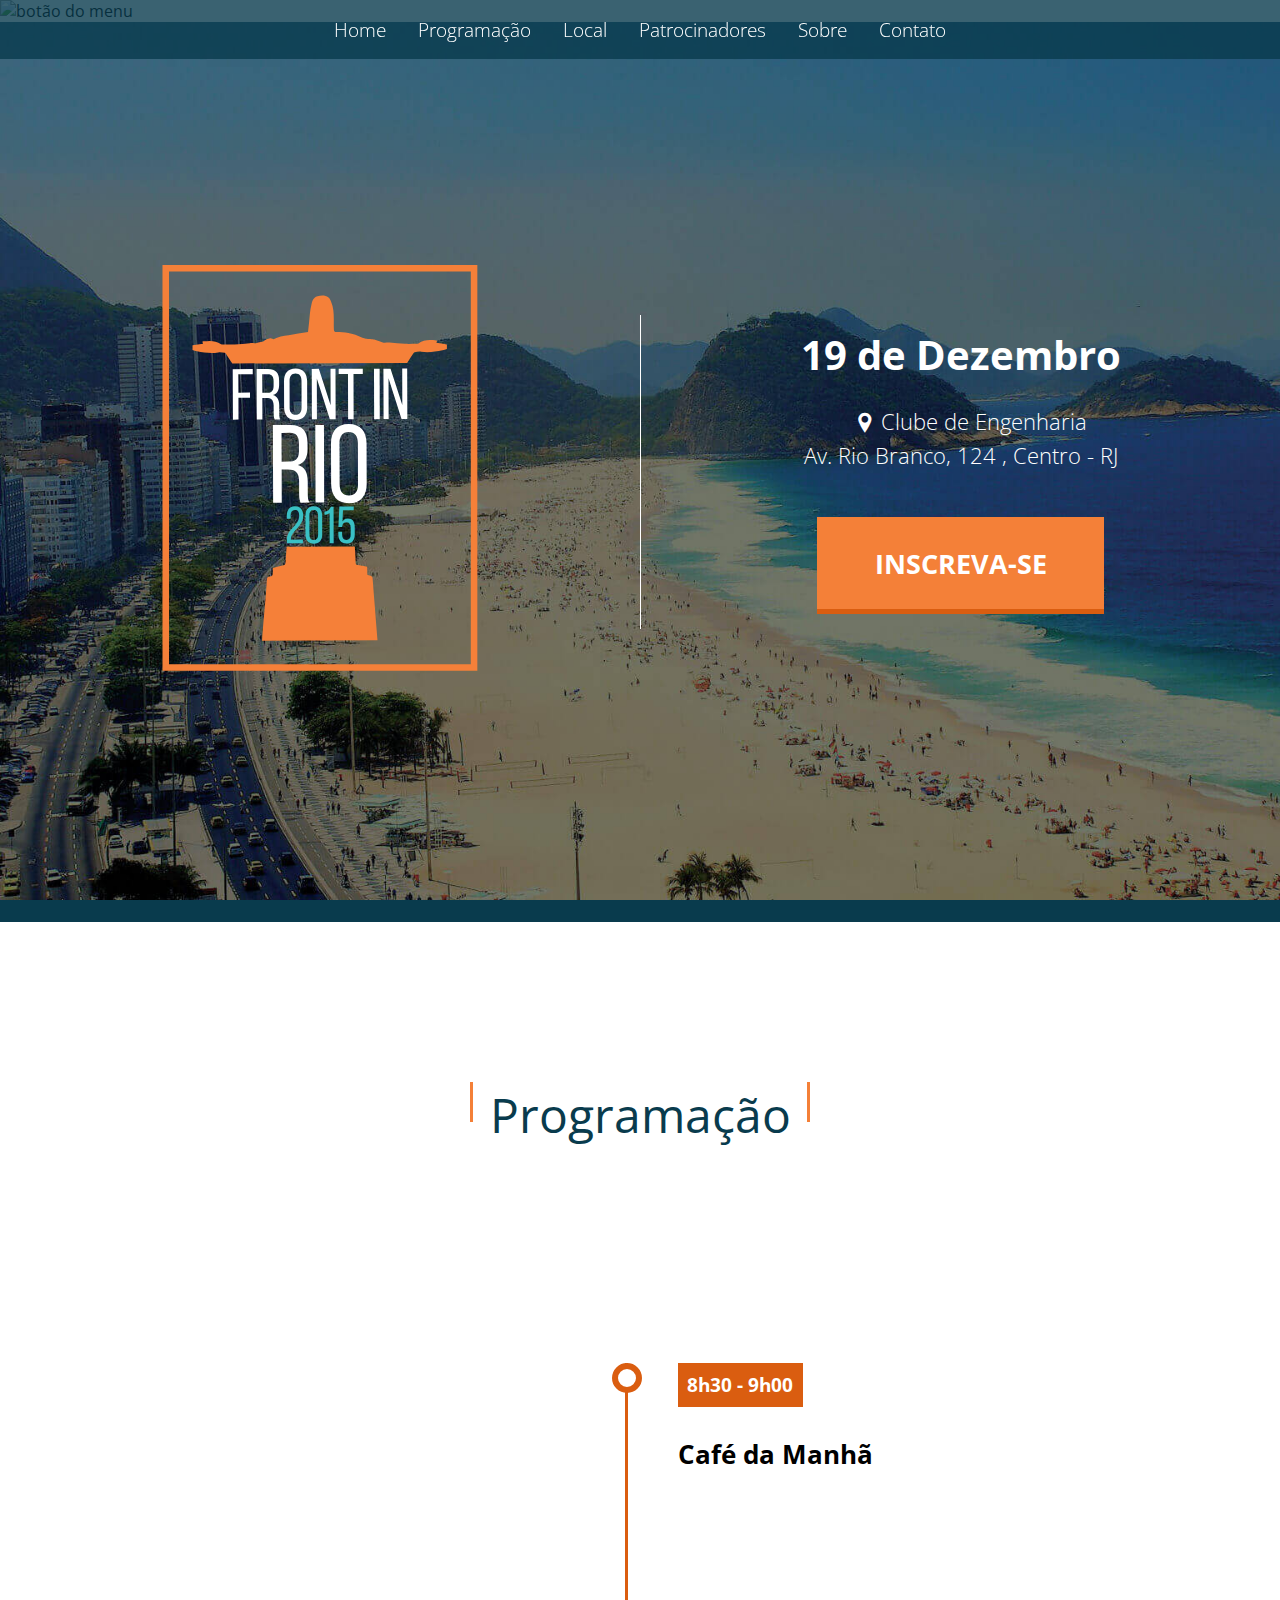
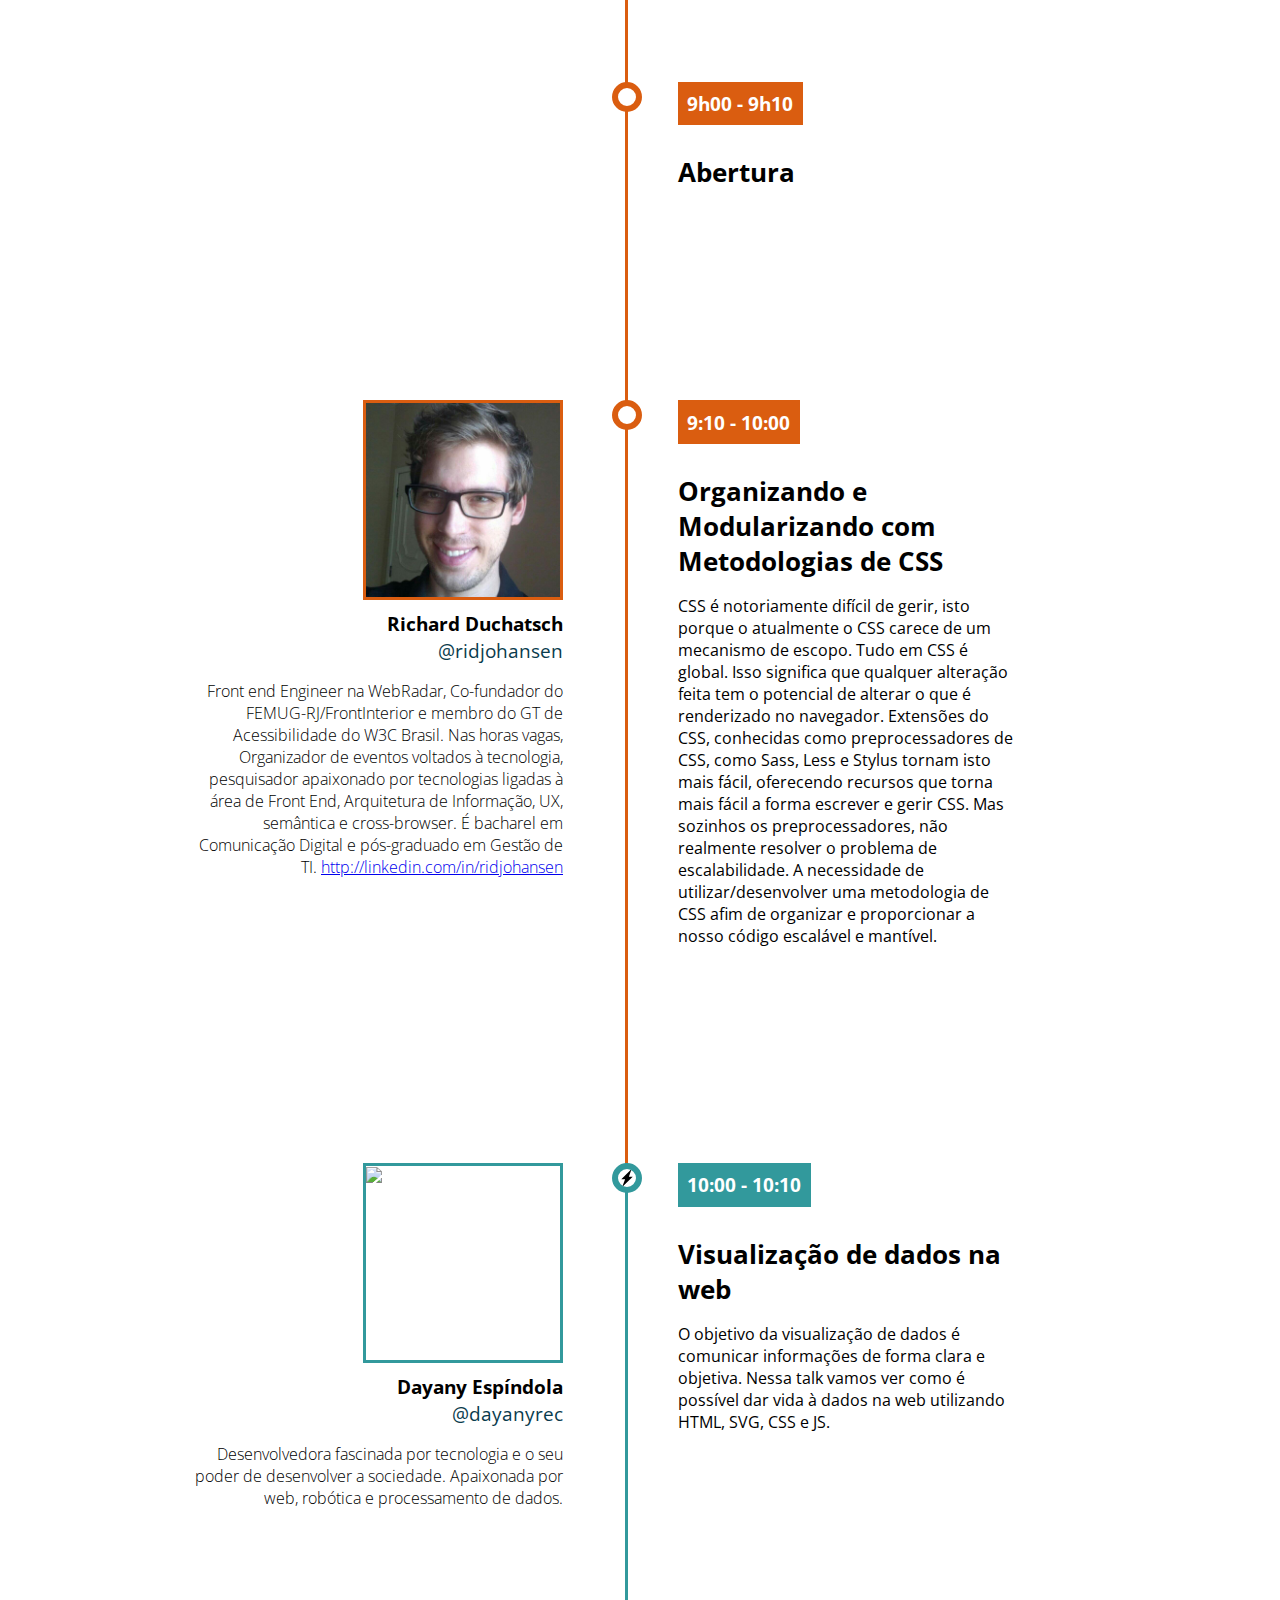
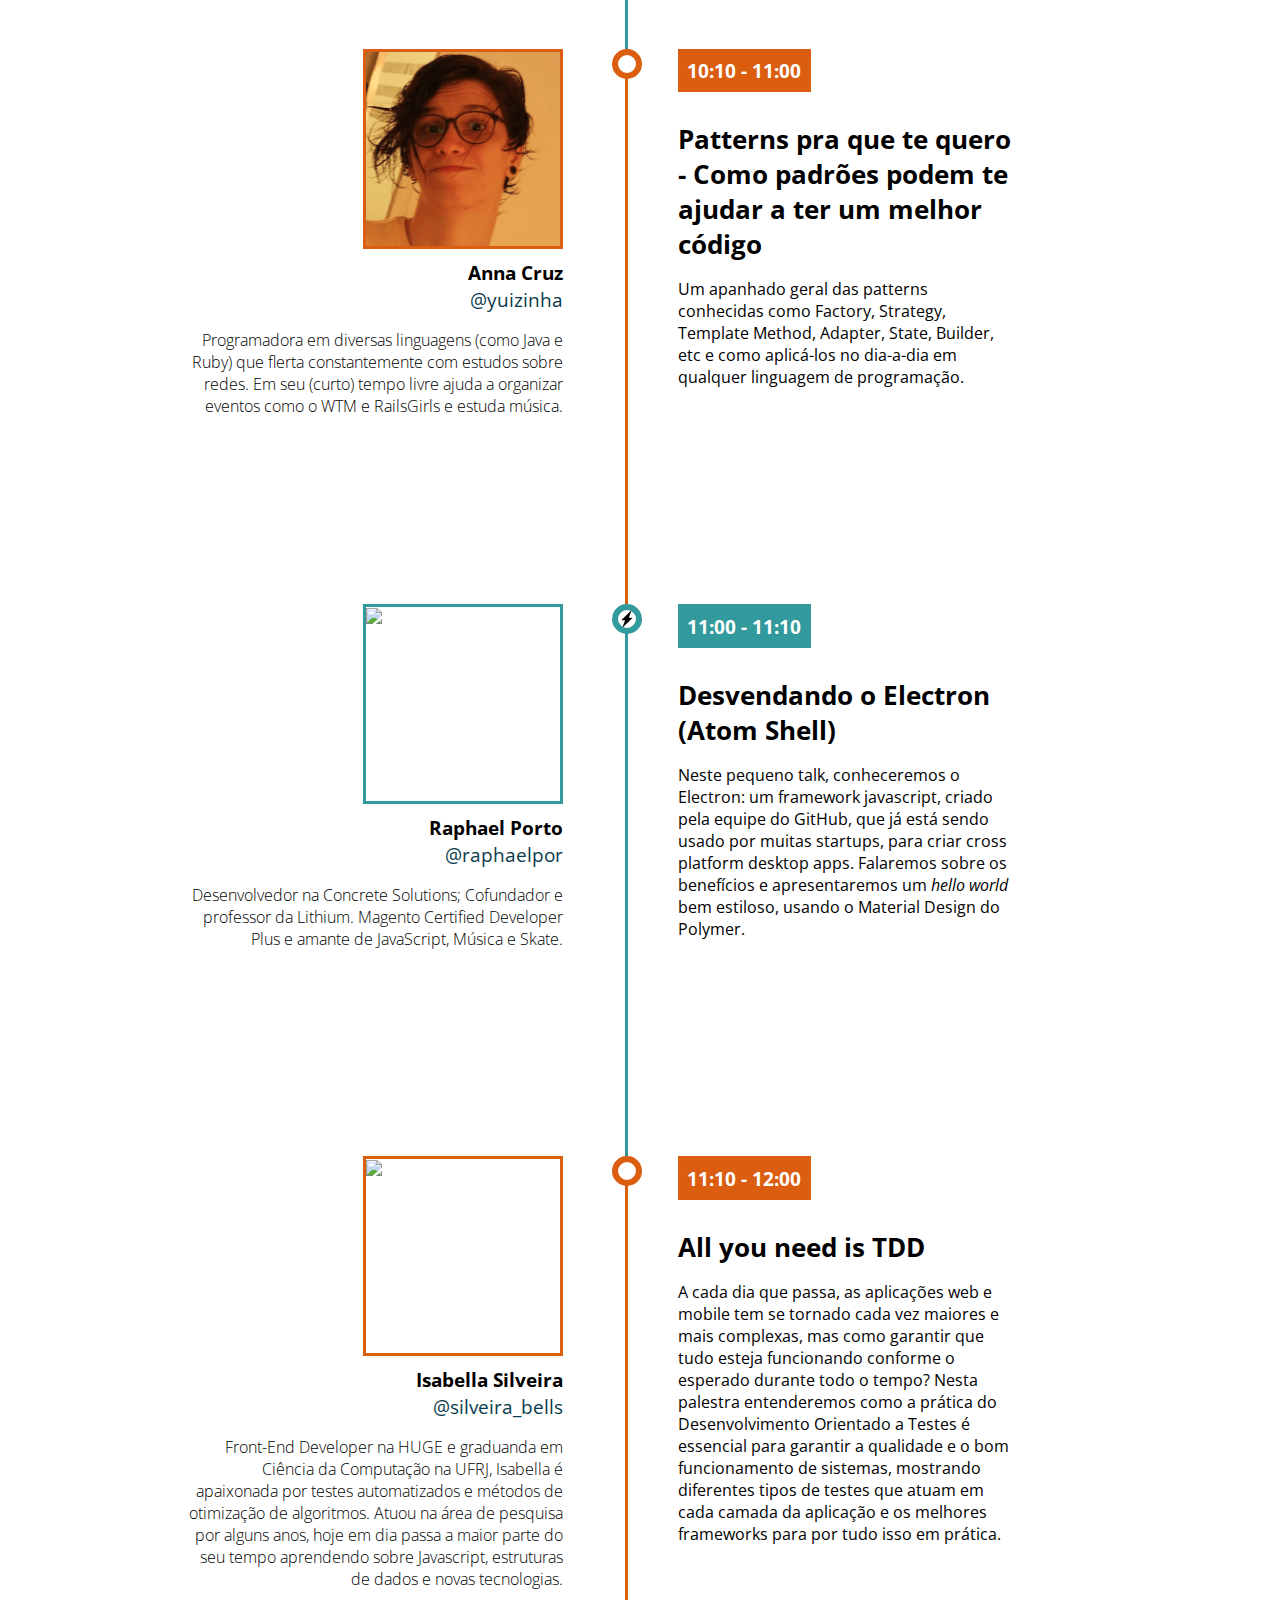
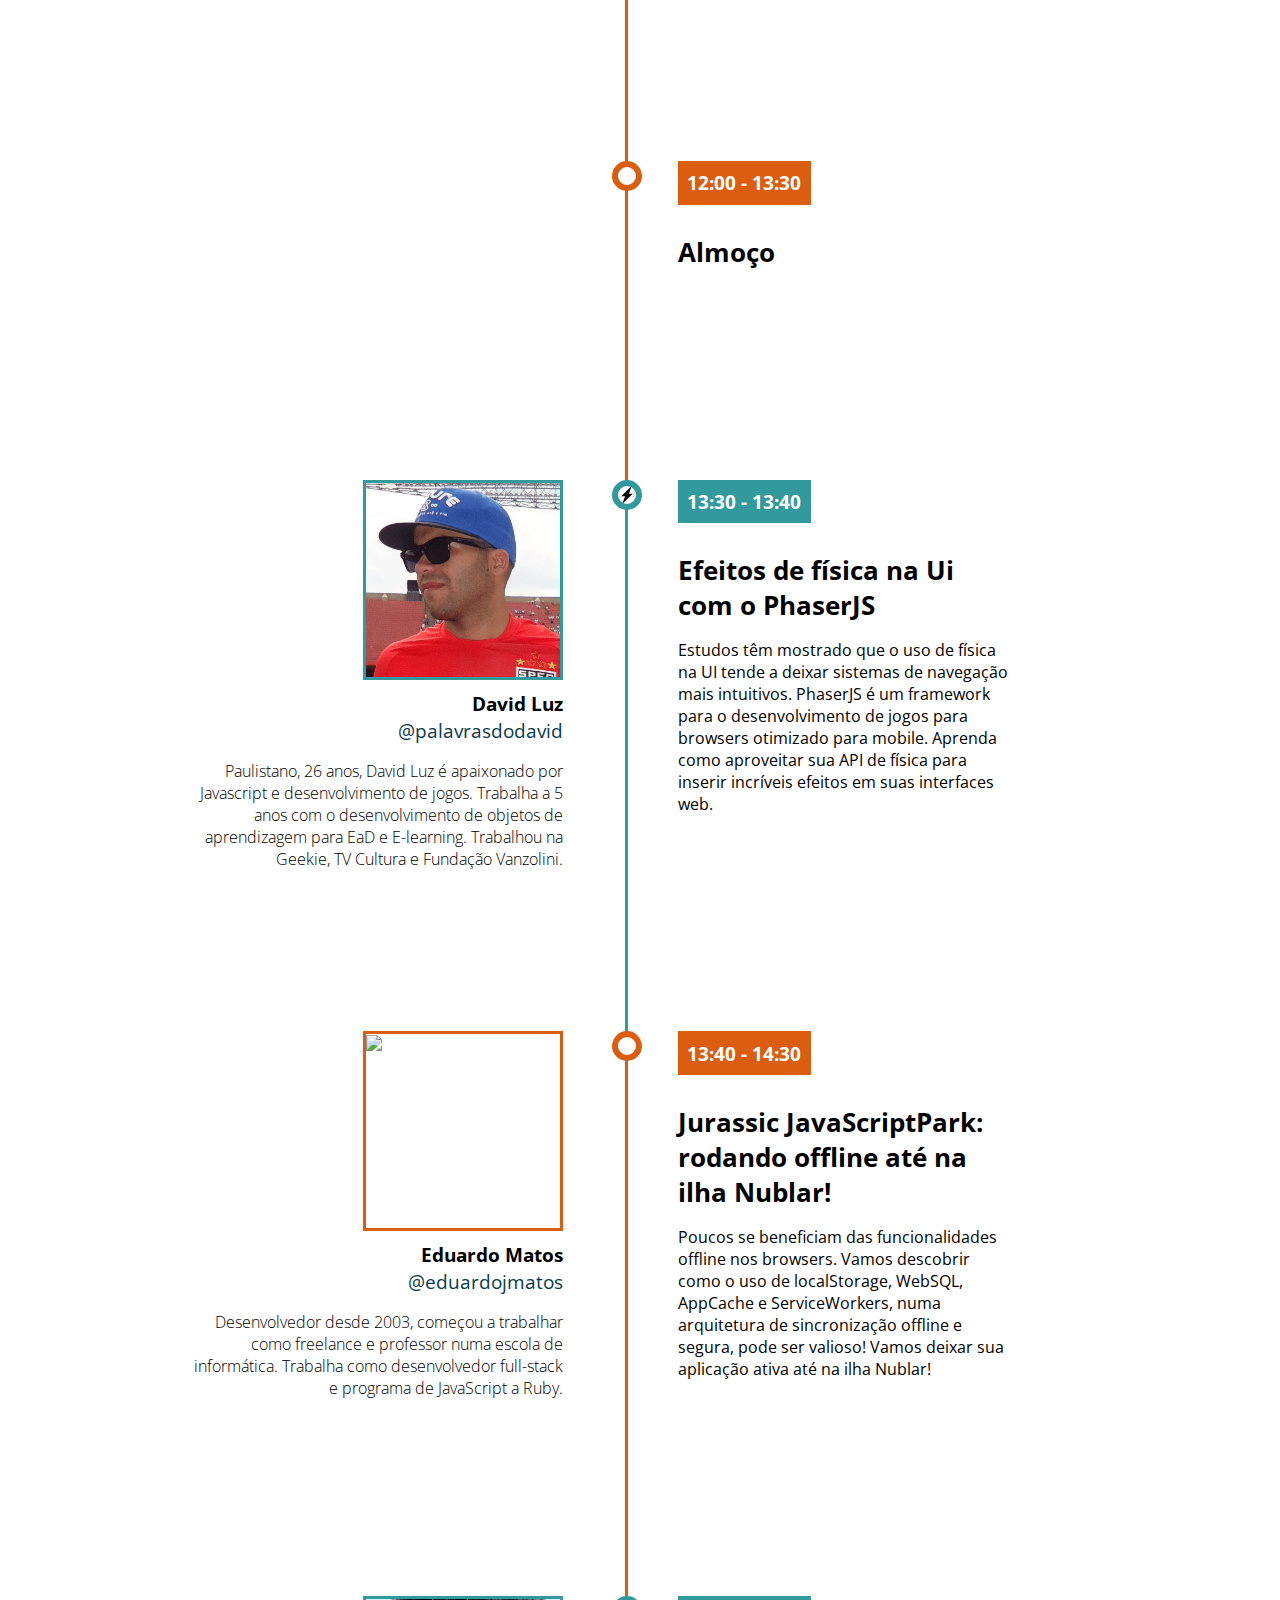
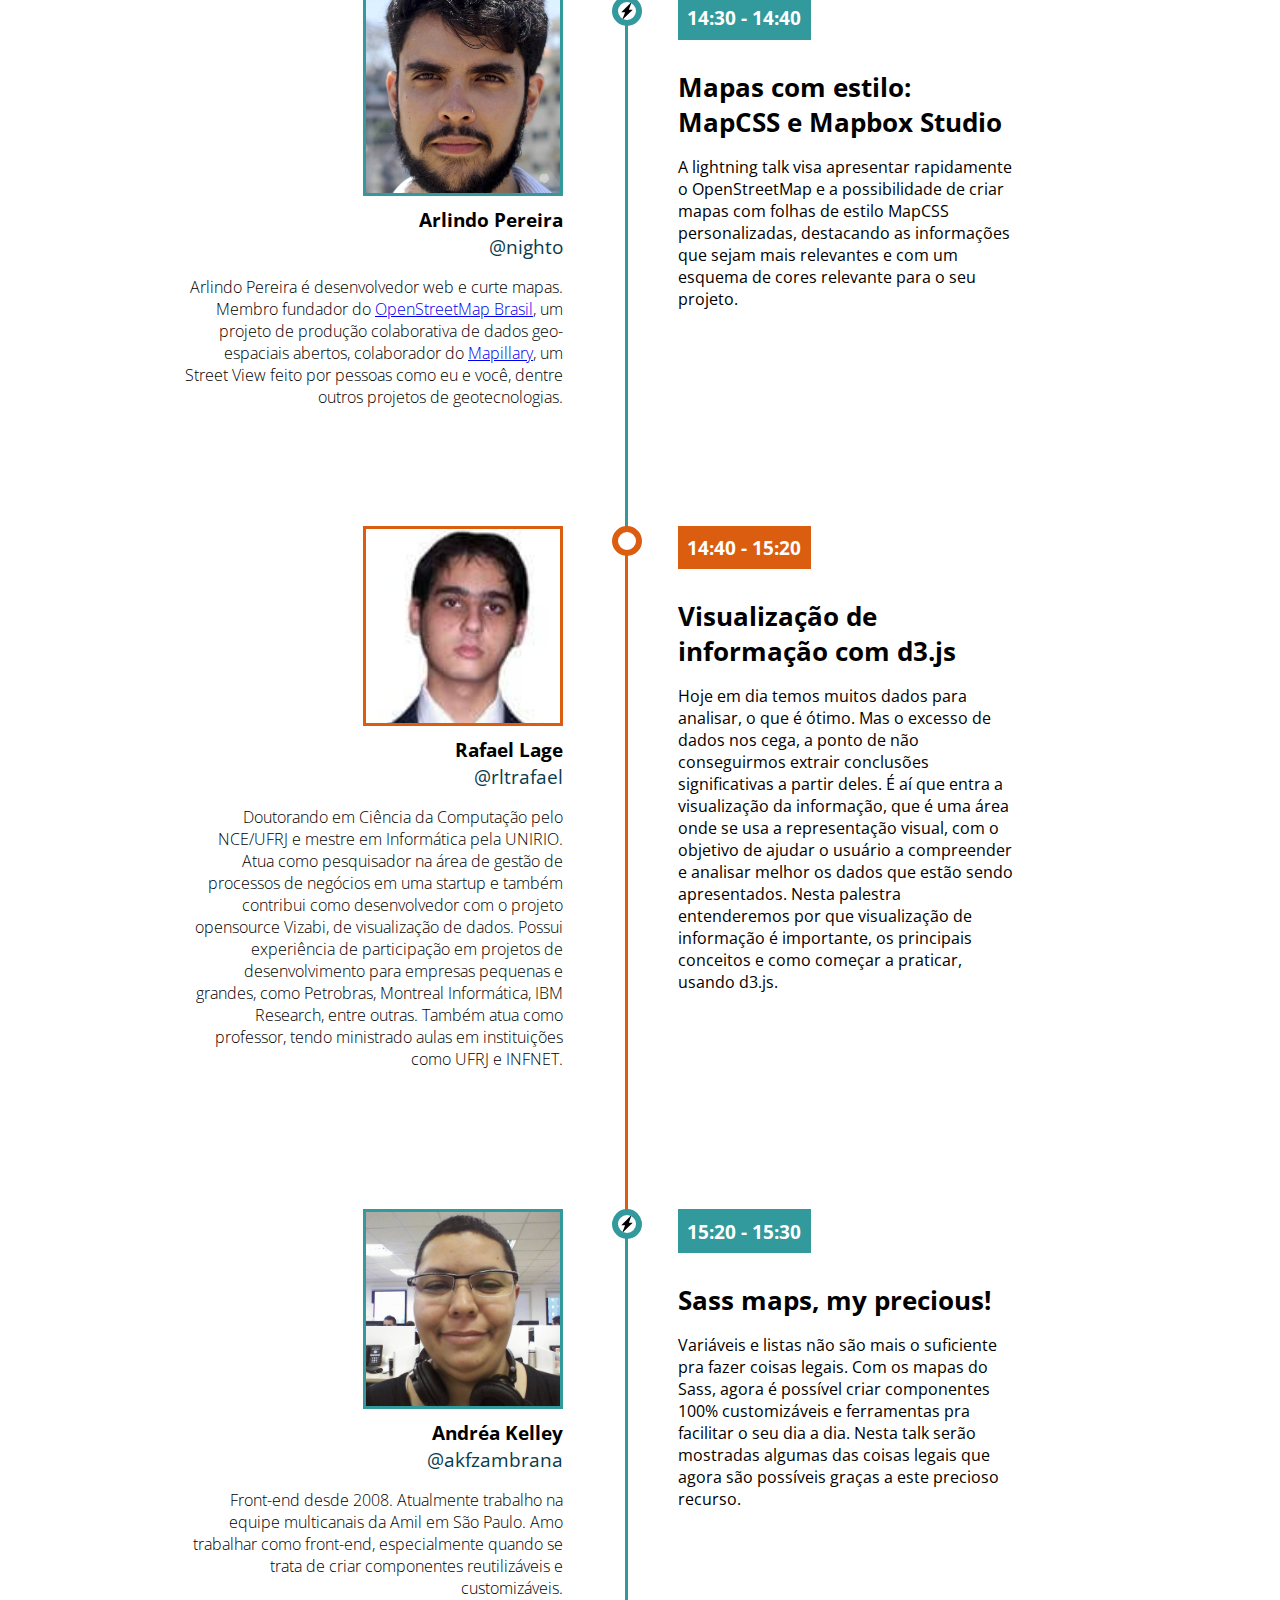
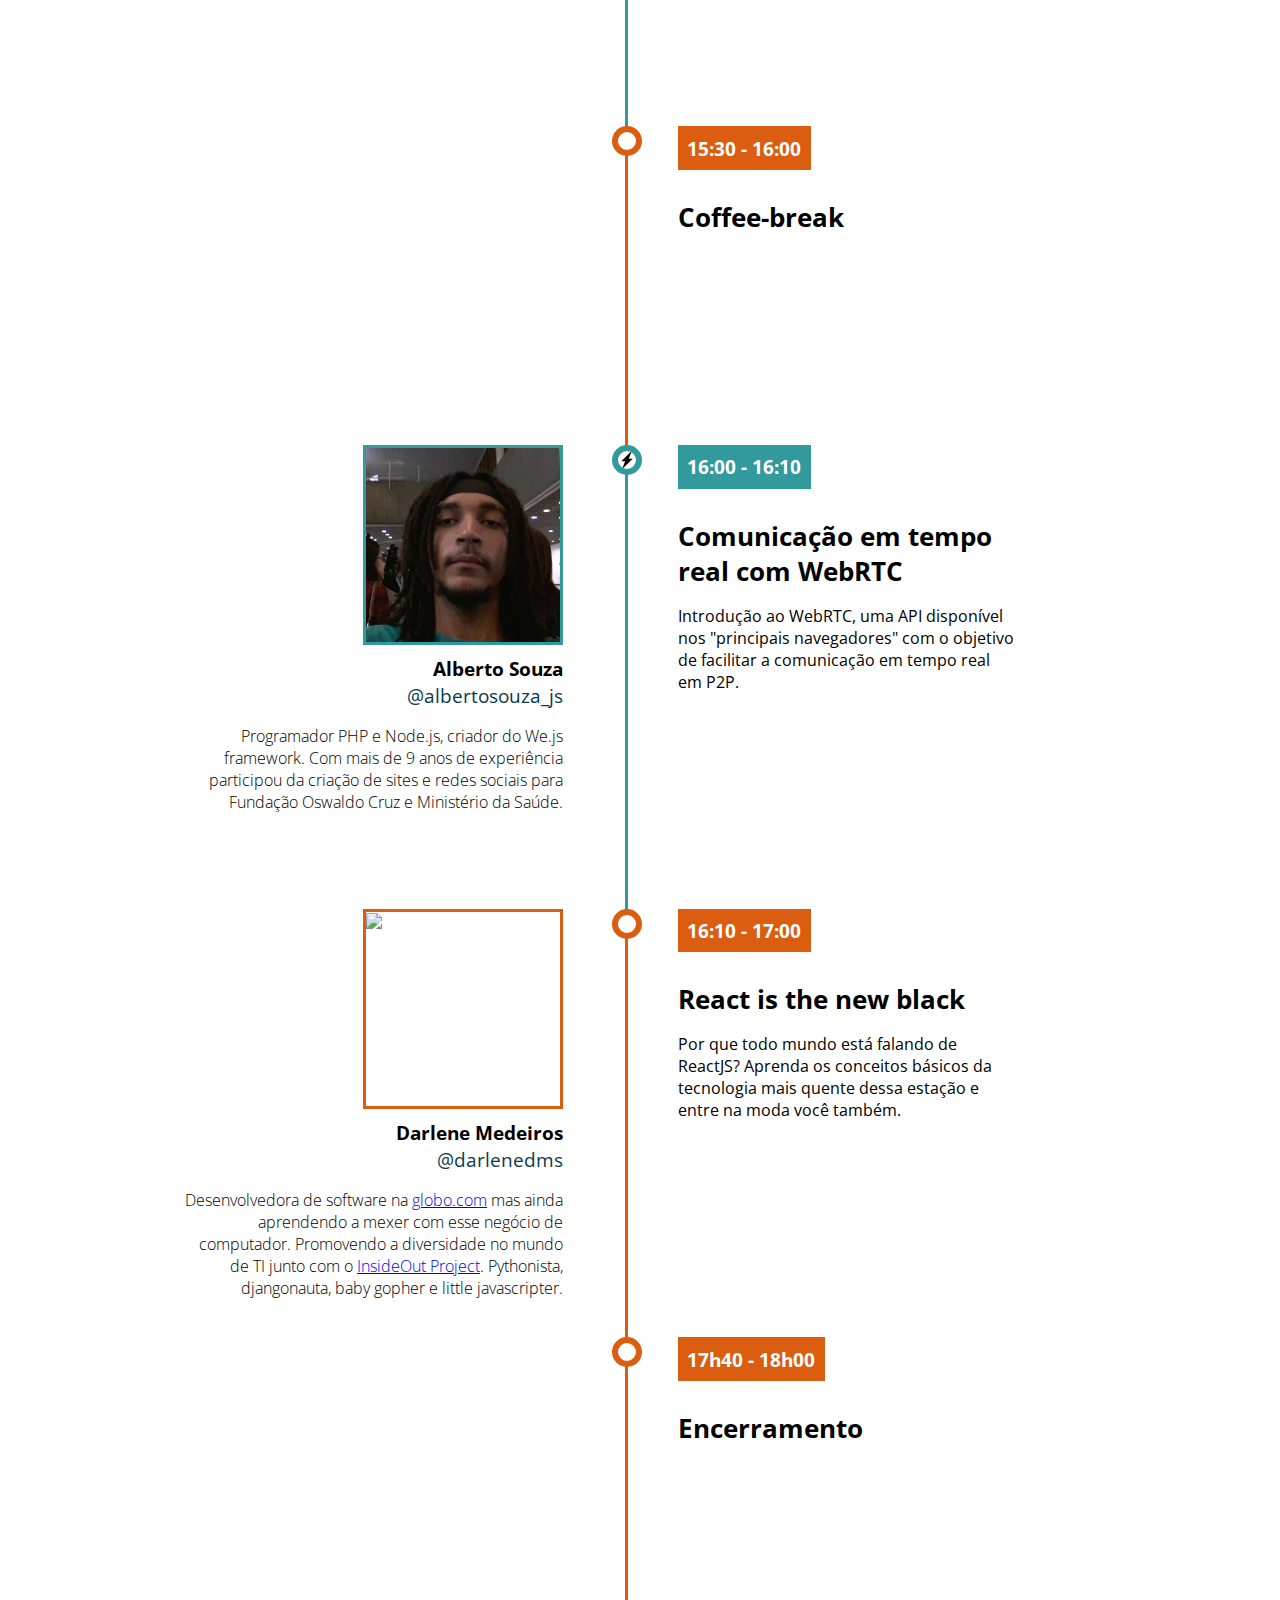
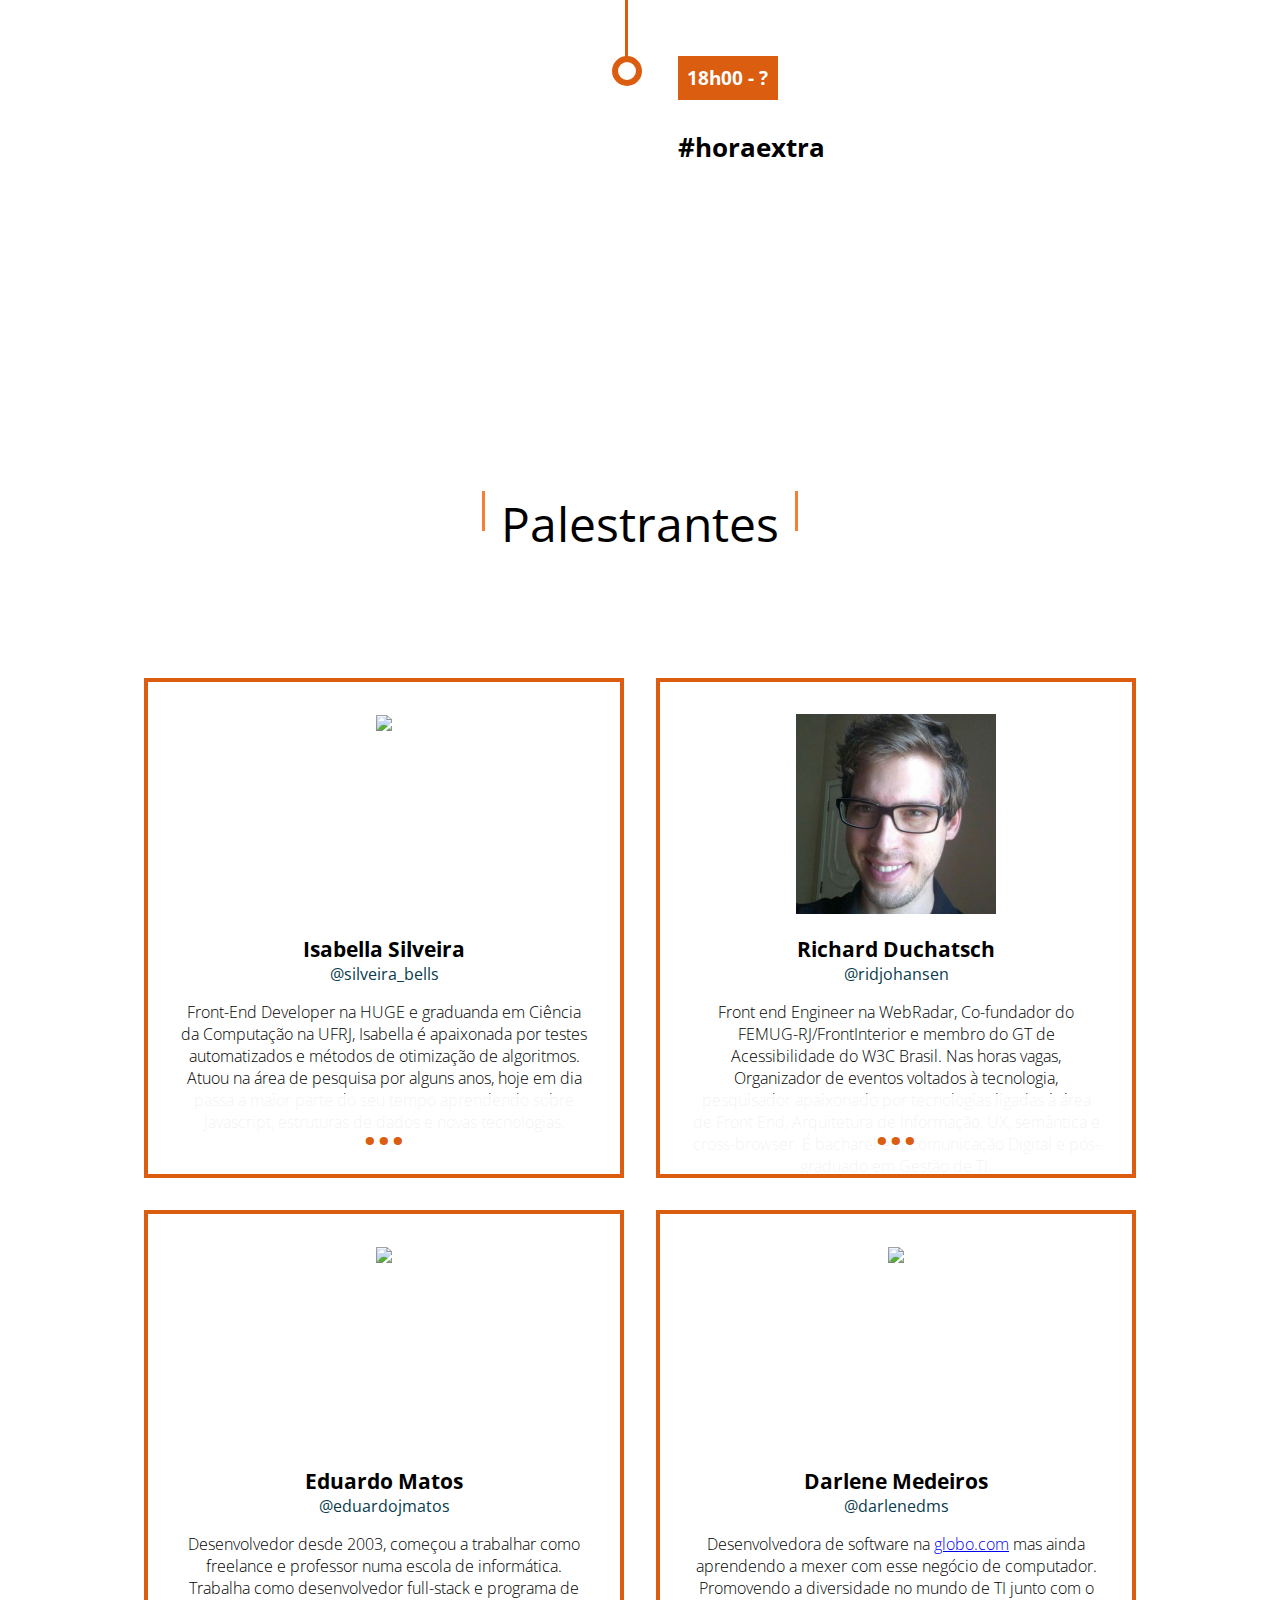
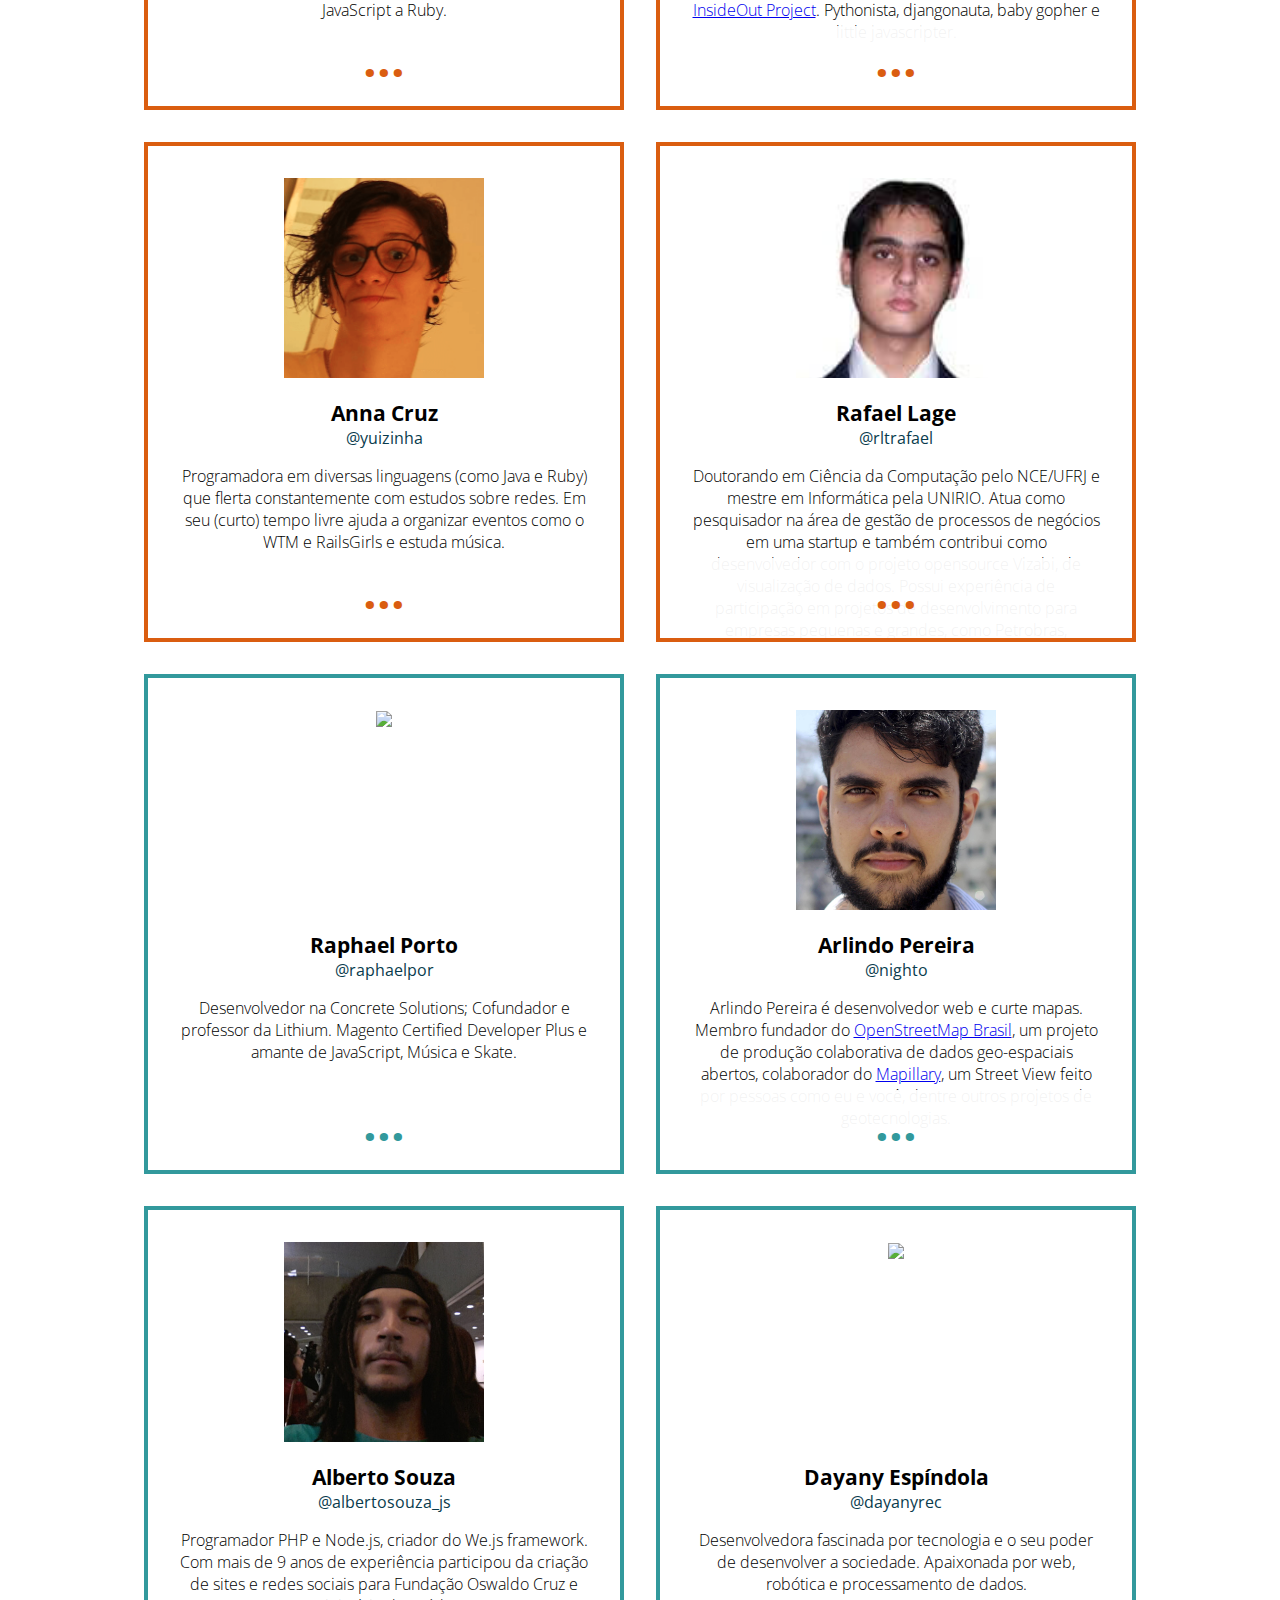
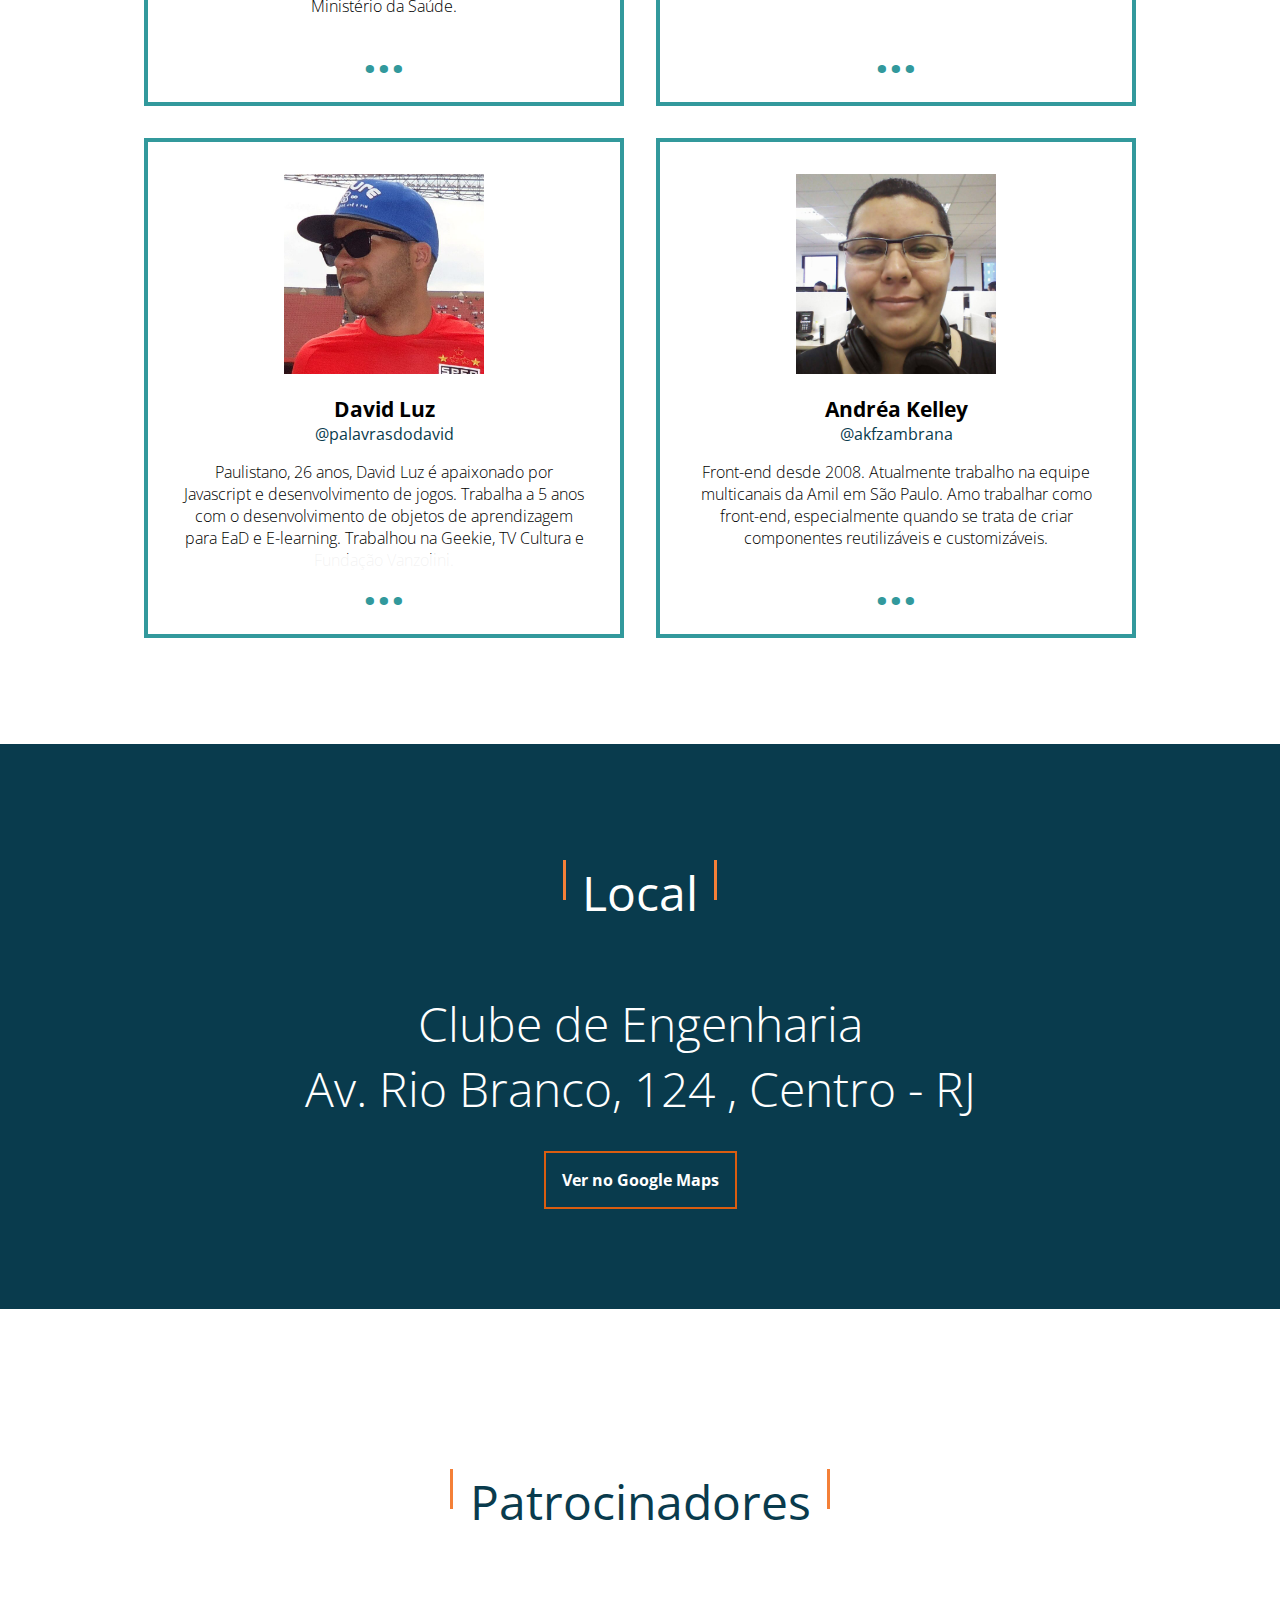
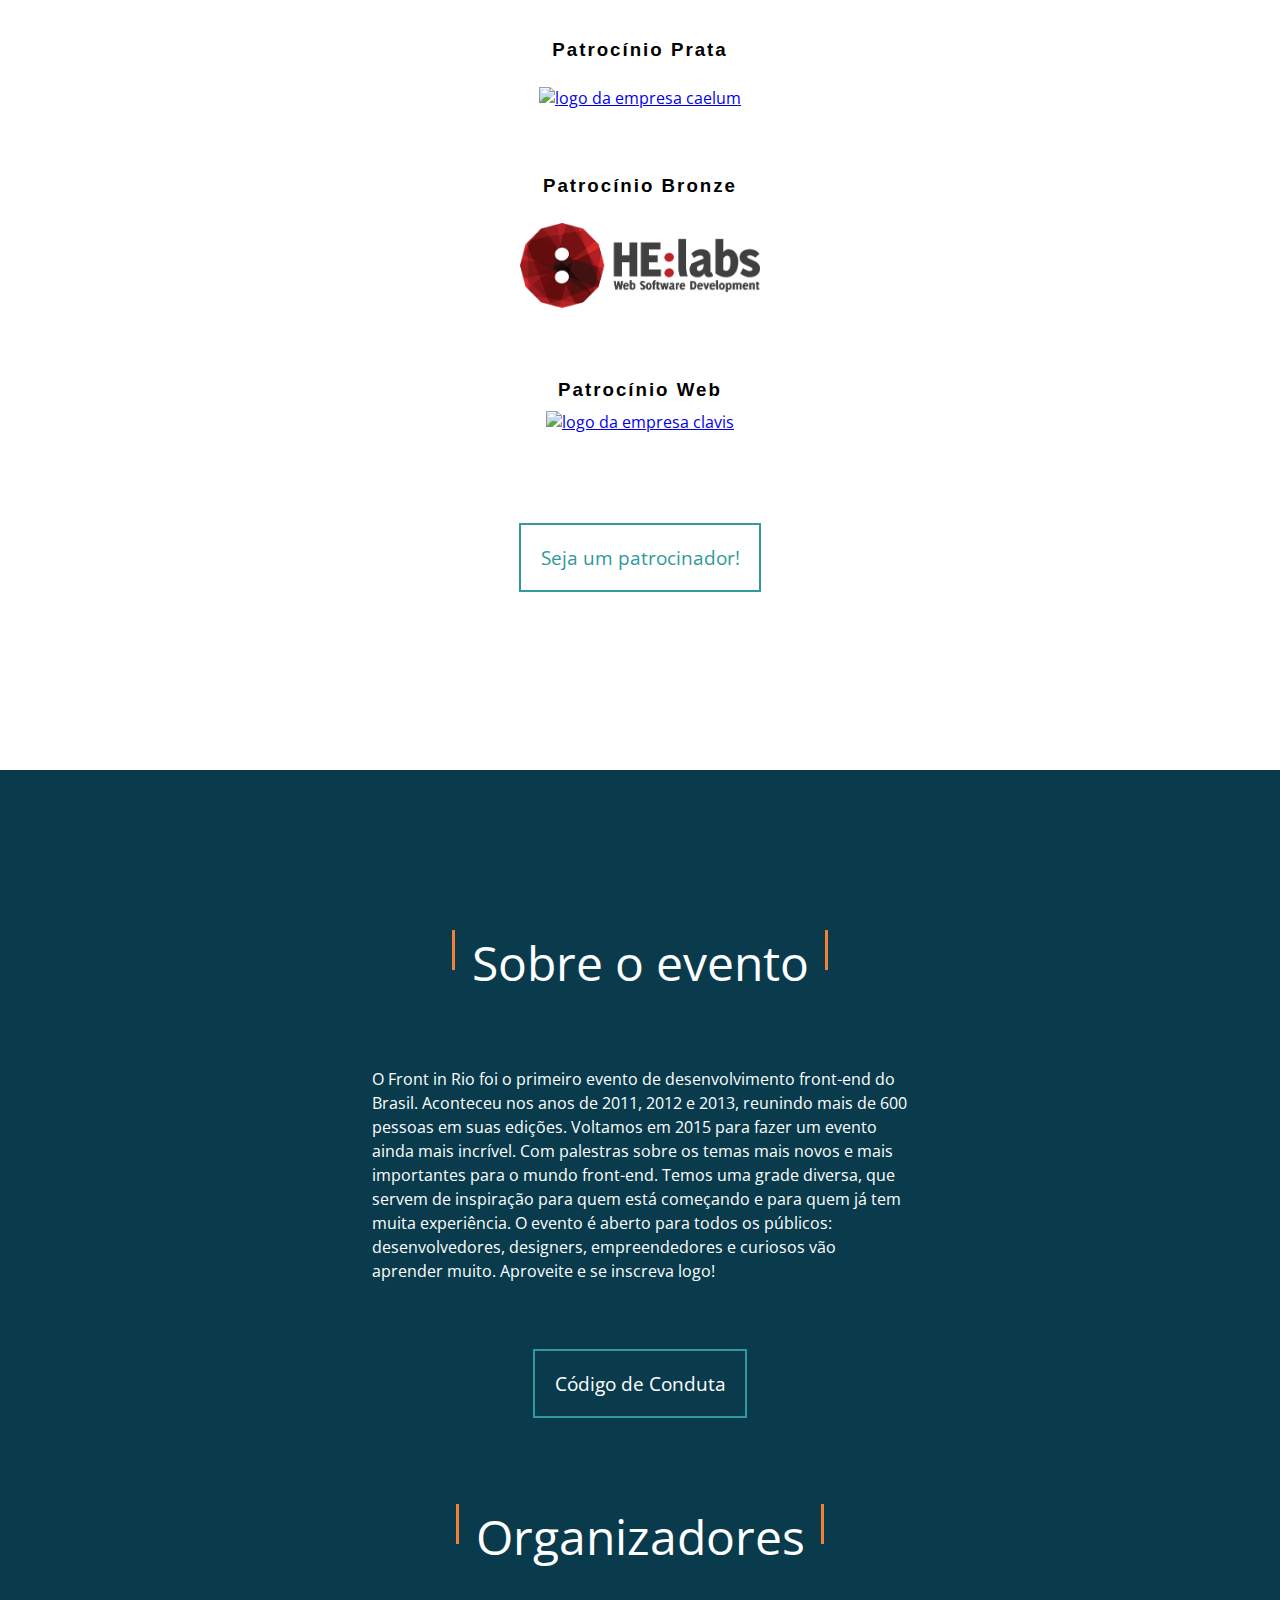
==== commit 259964a5: "change ticket date" ====
--- a/index.html
+++ b/index.html
@@ -76,7 +76,9 @@
     </header>
     <!-- /header -->
     <input type="checkbox" id="nav-trigger" class="nav-trigger" />
-    <label for="nav-trigger"></label>
+    <label for="nav-trigger">
+        <img src="data:image/svg+xml;utf8,<svg xmlns='http://www.w3.org/2000/svg' xmlns:xlink='http://www.w3.org/1999/xlink' version='1.1' x='0px' y='0px' fill='#DA5D10' width='20px' height='20px' viewBox='0 0 30 30' enable-background='new 0 0 30 30' xml:space='preserve'><rect width='30' height='3'/><rect y='24' width='30' height='3'/><rect y='12' width='30' height='3'/></svg>" alt="botão do menu">
+    </label>
     <div class="site-wrap">
         <div class="wrapper-flex">
             <section class="first-section" itemscope itemtype="http://schema.org/Event">
@@ -197,7 +199,7 @@
                     <div class="talk-info">
                         <h3 class="talk-time lightning">13:30 - 13:40</h3>
                         <h3 class="talk-title">Efeitos de física na Ui com o PhaserJS</h3>
-                        <p>Estudos têm mostrado que o uso de física na UI tende a deixar sistemas de navegação mais intuitivos. PhaserJS é um framework para o desenvolvimento de jogos para browsers otimizado para mobile. Aprenda como aproveitar sua API de física para inserir incríveis efeitos de física em suas interfaces web.</p>
+                        <p>Estudos têm mostrado que o uso de física na UI tende a deixar sistemas de navegação mais intuitivos. PhaserJS é um framework para o desenvolvimento de jogos para browsers otimizado para mobile. Aprenda como aproveitar sua API de física para inserir incríveis efeitos em suas interfaces web.</p>
                         <div class="talker-info">
                             <figure class="talker-pic">
                                 <img src="img/palestrantes/david-luz.jpg" width="200">
@@ -278,7 +280,7 @@
                     <div class="talk-info">
                         <h3 class="talk-time lightning">16:00 - 16:10</h3>
                         <h3 class="talk-title">Comunicação em tempo real com WebRTC</h3>
-                        <p >Introdução ao WebRTC, uma API disponível nos "principais navegadores" com o objetivo de facilitar a comunicação em tempo real em P2P.</p>
+                        <p>Introdução ao WebRTC, uma API disponível nos "principais navegadores" com o objetivo de facilitar a comunicação em tempo real em P2P.</p>
                         <div class="talker-info">
                             <figure class="talker-pic">
                                 <img src="img/palestrantes/alberto-souza.jpg" width="200">
@@ -331,10 +333,10 @@
                                 </figure>
                                 <p class="talker-name">Isabella Silveira</p>
                                 <a href="https://twitter.com/silveira_bells" target="_blank" class="talker-twitter">@silveira_bells</a>
-                                <!-- <p class="talker-bio">Front-End Developer na HUGE e graduanda em Ciência da Computação na UFRJ, Isabella é apaixonada por testes automatizados e métodos de otimização de algoritmos. Atuou na área de pesquisa por alguns anos, hoje em dia passa a maior parte do seu tempo aprendendo sobre Javascript, estruturas de dados e novas tecnologias. </p> -->
-                            </div>
-                            <h3 class="talk-title">All you need is TDD</h3>
-                            <p class="talk-description">A cada dia que passa, as aplicações web e mobile tem se tornado cada vez maiores e mais complexas, mas como garantir que tudo esteja funcionando conforme o esperado durante todo o tempo? Nesta palestra entenderemos como a prática do Desenvolvimento Orientado a Testes é essencial para garantir a qualidade e o bom funcionamento de sistemas, mostrando diferentes tipos de testes que atuam em cada camada da aplicação e os melhores frameworks para por tudo isso em prática.</p>
+                                <p class="talker-bio">Front-End Developer na HUGE e graduanda em Ciência da Computação na UFRJ, Isabella é apaixonada por testes automatizados e métodos de otimização de algoritmos. Atuou na área de pesquisa por alguns anos, hoje em dia passa a maior parte do seu tempo aprendendo sobre Javascript, estruturas de dados e novas tecnologias. </p>
+                            </div>
+                            <!--  <h3 class="talk-title">All you need is TDD</h3>
+                            <p class="talk-description">A cada dia que passa, as aplicações web e mobile tem se tornado cada vez maiores e mais complexas, mas como garantir que tudo esteja funcionando conforme o esperado durante todo o tempo? Nesta palestra entenderemos como a prática do Desenvolvimento Orientado a Testes é essencial para garantir a qualidade e o bom funcionamento de sistemas, mostrando diferentes tipos de testes que atuam em cada camada da aplicação e os melhores frameworks para por tudo isso em prática.</p> -->
                         </div>
                     </li>
                 </label>
@@ -348,10 +350,10 @@
                                 </figure>
                                 <p class="talker-name">Richard Duchatsch </p>
                                 <a href="http://twitter.com/ridjohansen" class="talker-twitter" target="_blank">@ridjohansen</a>
-                                <!-- <p class="talker-bio">Front end Engineer na WebRadar, Co-fundador do FEMUG-RJ/FrontInterior e membro do GT de Acessibilidade do W3C Brasil. Nas horas vagas, Organizador de eventos voltados à tecnologia,  pesquisador apaixonado por tecnologias ligadas à área de Front End, Arquitetura de Informação, UX, semântica e cross-browser. É bacharel em Comunicação Digital e pós-graduado em Gestão de TI. <a href="http://linkedin.com/in/ridjohansen" target="_blank">http://linkedin.com/in/ridjohansen</a></p> -->
-                            </div>
-                            <h3 class="talk-title">Organizando e Modularizando com Metodologias de CSS</h3>
-                            <p class="talk-description">CSS é notoriamente difícil de gerir, isto porque o atualmente o CSS carece de um mecanismo de escopo. Tudo em CSS é global. Isso significa que qualquer alteração feita tem o potencial de alterar o que é renderizado no navegador. Extensões do CSS, conhecidas como preprocessadores de CSS, como Sass, Less e Stylus tornam isto mais fácil, oferecendo recursos que torna mais fácil a forma escrever e gerir CSS. Mas sozinhos os preprocessadores, não realmente resolver o problema de escalabilidade. A necessidade de utilizar/desenvolver uma metodologia de CSS afim de organizar e proporcionar a nosso código escalável e mantível.</p>
+                                <p class="talker-bio">Front end Engineer na WebRadar, Co-fundador do FEMUG-RJ/FrontInterior e membro do GT de Acessibilidade do W3C Brasil. Nas horas vagas, Organizador de eventos voltados à tecnologia, pesquisador apaixonado por tecnologias ligadas à área de Front End, Arquitetura de Informação, UX, semântica e cross-browser. É bacharel em Comunicação Digital e pós-graduado em Gestão de TI. <a href="http://linkedin.com/in/ridjohansen" target="_blank">http://linkedin.com/in/ridjohansen</a></p>
+                            </div>
+                            <!--   <h3 class="talk-title">Organizando e Modularizando com Metodologias de CSS</h3>
+                            <p class="talk-description">CSS é notoriamente difícil de gerir, isto porque o atualmente o CSS carece de um mecanismo de escopo. Tudo em CSS é global. Isso significa que qualquer alteração feita tem o potencial de alterar o que é renderizado no navegador. Extensões do CSS, conhecidas como preprocessadores de CSS, como Sass, Less e Stylus tornam isto mais fácil, oferecendo recursos que torna mais fácil a forma escrever e gerir CSS. Mas sozinhos os preprocessadores, não realmente resolver o problema de escalabilidade. A necessidade de utilizar/desenvolver uma metodologia de CSS afim de organizar e proporcionar a nosso código escalável e mantível.</p> -->
                         </div>
                     </li>
                 </label>
@@ -365,10 +367,10 @@
                                 </figure>
                                 <p class="talker-name">Eduardo Matos</p>
                                 <a href="https://twitter.com/eduardojmatos/" target="_blank" class="talker-twitter">@eduardojmatos</a>
-                                <!-- <p class="talker-bio">Desenvolvedor desde 2003, começou a trabalhar como freelance e professor numa escola de informática. Trabalha como desenvolvedor full-stack e programa de JavaScript a Ruby.</p> -->
-                            </div>
-                            <h3 class="talk-title">Jurassic JavaScriptPark: rodando offline até na ilha Nublar!</h3>
-                            <p class="talk-description">Poucos se beneficiam das funcionalidades offline nos browsers. Vamos descobrir como o uso de localStorage, WebSQL, AppCache e ServiceWorkers, numa arquitetura de sincronização offline e segura, pode ser valioso! Vamos deixar sua aplicação ativa até na ilha Nublar!</p>
+                                <p class="talker-bio">Desenvolvedor desde 2003, começou a trabalhar como freelance e professor numa escola de informática. Trabalha como desenvolvedor full-stack e programa de JavaScript a Ruby.</p>
+                            </div>
+                            <!--  <h3 class="talk-title">Jurassic JavaScriptPark: rodando offline até na ilha Nublar!</h3>
+                            <p class="talk-description">Poucos se beneficiam das funcionalidades offline nos browsers. Vamos descobrir como o uso de localStorage, WebSQL, AppCache e ServiceWorkers, numa arquitetura de sincronização offline e segura, pode ser valioso! Vamos deixar sua aplicação ativa até na ilha Nublar!</p> -->
                         </div>
                     </li>
                 </label>
@@ -382,10 +384,10 @@
                                 </figure>
                                 <p class="talker-name">Darlene Medeiros</p>
                                 <a href="https://github.com/darlenedms" class="talker-twitter">@darlenedms</a>
-                                <!-- <p class="talker-bio">Desenvolvedora de software na <a href="http://www.globo.com" target="_blank">globo.com</a> mas ainda aprendendo a mexer com esse negócio de computador. Promovendo a diversidade no mundo de TI junto com o <a href="http://insideoutproject.xyz/" target="_blank">InsideOut Project</a>. Pythonista, djangonauta, baby gopher e little javascripter.</p> -->
-                            </div>
-                            <h3 class="talk-title">React is the new black</h3>
-                            <p class="talk-description">Por que todo mundo está falando de ReactJS? Aprenda os conceitos básicos da tecnologia mais quente dessa estação e entre na moda você também.</p>
+                                <p class="talker-bio">Desenvolvedora de software na <a href="http://www.globo.com" target="_blank">globo.com</a> mas ainda aprendendo a mexer com esse negócio de computador. Promovendo a diversidade no mundo de TI junto com o <a href="http://insideoutproject.xyz/" target="_blank">InsideOut Project</a>. Pythonista, djangonauta, baby gopher e little javascripter.</p>
+                            </div>
+                            <!-- <h3 class="talk-title">React is the new black</h3>
+                            <p class="talk-description">Por que todo mundo está falando de ReactJS? Aprenda os conceitos básicos da tecnologia mais quente dessa estação e entre na moda você também.</p> -->
                         </div>
                     </li>
                 </label>
@@ -399,10 +401,10 @@
                                 </figure>
                                 <p class="talker-name">Anna Cruz</p>
                                 <a href="https://twitter.com/yuizinha" target="_blank" class="talker-twitter">@yuizinha</a>
-                                <!-- <p class="talker-bio">Programadora em diversas linguagens (como Java e Ruby) que flerta constantemente com estudos sobre redes. Em seu (curto) tempo livre ajuda a organizar eventos como o WTM e RailsGirls e estuda música.</p> -->
-                            </div>
-                            <h3 class="talk-title">Patterns pra que te quero - Como padrões podem te ajudar a ter um melhor código</h3>
-                            <p class="talk-description">Um apanhado geral das patterns conhecidas como Factory, Strategy, Template Method, Adapter, State, Builder, etc e como aplicá-los no dia-a-dia em qualquer linguagem de programação.</p>
+                                <p class="talker-bio">Programadora em diversas linguagens (como Java e Ruby) que flerta constantemente com estudos sobre redes. Em seu (curto) tempo livre ajuda a organizar eventos como o WTM e RailsGirls e estuda música.</p>
+                            </div>
+                            <!-- <h3 class="talk-title">Patterns pra que te quero - Como padrões podem te ajudar a ter um melhor código</h3>
+                            <p class="talk-description">Um apanhado geral das patterns conhecidas como Factory, Strategy, Template Method, Adapter, State, Builder, etc e como aplicá-los no dia-a-dia em qualquer linguagem de programação.</p> -->
                         </div>
                     </li>
                 </label>
@@ -416,10 +418,10 @@
                                 </figure>
                                 <p class="talker-name">Rafael Lage</p>
                                 <a href="https://twitter.com/rltrafael" target="_blank" class="talker-twitter">@rltrafael</a>
-                                <!-- <p class="talker-bio">Doutorando em Ciência da Computação pelo NCE/UFRJ e mestre em Informática pela UNIRIO. Atua como pesquisador na área de gestão de processos de negócios em uma startup e também contribui como desenvolvedor com o projeto opensource Vizabi, de visualização de dados. Possui experiência de participação em projetos de desenvolvimento para empresas pequenas e grandes, como Petrobras, Montreal Informática, IBM Research, entre outras. Também atua como professor, tendo ministrado aulas em instituições como UFRJ e INFNET.</p> -->
-                            </div>
-                            <h3 class="talk-title ">Visualização de informação com d3.js</h3>
-                            <p class="talk-description">Hoje em dia temos muitos dados para analisar, o que é ótimo. Mas o excesso de dados nos cega, a ponto de não conseguirmos extrair conclusões significativas a partir deles. É aí que entra a visualização da informação, que é uma área onde se usa a representação visual, com o objetivo de ajudar o usuário a compreender e analisar melhor os dados que estão sendo apresentados. Nesta palestra entenderemos por que visualização de informação é importante, os principais conceitos e como começar a praticar, usando d3.js.</p>
+                                <p class="talker-bio">Doutorando em Ciência da Computação pelo NCE/UFRJ e mestre em Informática pela UNIRIO. Atua como pesquisador na área de gestão de processos de negócios em uma startup e também contribui como desenvolvedor com o projeto opensource Vizabi, de visualização de dados. Possui experiência de participação em projetos de desenvolvimento para empresas pequenas e grandes, como Petrobras, Montreal Informática, IBM Research, entre outras. Também atua como professor, tendo ministrado aulas em instituições como UFRJ e INFNET.</p>
+                            </div>
+                            <!--  <h3 class="talk-title ">Visualização de informação com d3.js</h3>
+                            <p class="talk-description">Hoje em dia temos muitos dados para analisar, o que é ótimo. Mas o excesso de dados nos cega, a ponto de não conseguirmos extrair conclusões significativas a partir deles. É aí que entra a visualização da informação, que é uma área onde se usa a representação visual, com o objetivo de ajudar o usuário a compreender e analisar melhor os dados que estão sendo apresentados. Nesta palestra entenderemos por que visualização de informação é importante, os principais conceitos e como começar a praticar, usando d3.js.</p> -->
                         </div>
                     </li>
                 </label>
@@ -433,10 +435,10 @@
                                 </figure>
                                 <p class="talker-name">Raphael Porto</p>
                                 <a href="http://twitter.com/raphaelpor" target="_blank" class="talker-twitter">@raphaelpor</a>
-                                <!-- <p class="talker-bio">Desenvolvedor na Concrete Solutions; Cofundador e professor da Lithium. Magento Certified Developer Plus e amante de JavaScript, Música e Skate.</p> -->
-                            </div>
-                            <h3 class="talk-title">Desvendando o Electron (Atom Shell)</h3>
-                            <p class="talk-description">Neste pequeno talk, conheceremos o Electron: um framework javascript, criado pela equipe do GitHub, que já está sendo usado por muitas startups, para criar cross platform desktop apps. Falaremos sobre os benefícios e apresentaremos um <em>hello world </em>bem estiloso, usando o Material Design do Polymer.</p>
+                                <p class="talker-bio">Desenvolvedor na Concrete Solutions; Cofundador e professor da Lithium. Magento Certified Developer Plus e amante de JavaScript, Música e Skate.</p>
+                            </div>
+                            <!--   <h3 class="talk-title">Desvendando o Electron (Atom Shell)</h3>
+                            <p class="talk-description">Neste pequeno talk, conheceremos o Electron: um framework javascript, criado pela equipe do GitHub, que já está sendo usado por muitas startups, para criar cross platform desktop apps. Falaremos sobre os benefícios e apresentaremos um <em>hello world </em>bem estiloso, usando o Material Design do Polymer.</p> -->
                         </div>
                     </li>
                 </label>
@@ -450,10 +452,10 @@
                                 </figure>
                                 <p class="talker-name">Arlindo Pereira</p>
                                 <a href="http://twitter.com/nighto" target="_blank" class="talker-twitter">@nighto</a>
-                                <!-- <p class="talker-bio">Arlindo Pereira é desenvolvedor web e curte mapas. Membro fundador do <a href="http://openstreetmap.com.br/" target="_blank">OpenStreetMap Brasil</a>, um projeto de produção colaborativa de dados geo-espaciais abertos, colaborador do <a href="http://mapillary.com/" target="_blank">Mapillary</a>, um Street View feito por pessoas como eu e você, dentre outros projetos de geotecnologias.</p> -->
-                            </div>
-                            <h3 class="talk-title">Mapas com estilo: MapCSS e Mapbox Studio</h3>
-                            <p class="talk-description">A lightning talk visa apresentar rapidamente o OpenStreetMap e a possibilidade de criar mapas com folhas de estilo MapCSS personalizadas, destacando as informações que sejam mais relevantes e com um esquema de cores relevante para o seu projeto.</p>
+                                <p class="talker-bio">Arlindo Pereira é desenvolvedor web e curte mapas. Membro fundador do <a href="http://openstreetmap.com.br/" target="_blank">OpenStreetMap Brasil</a>, um projeto de produção colaborativa de dados geo-espaciais abertos, colaborador do <a href="http://mapillary.com/" target="_blank">Mapillary</a>, um Street View feito por pessoas como eu e você, dentre outros projetos de geotecnologias.</p>
+                            </div>
+                            <!--  <h3 class="talk-title">Mapas com estilo: MapCSS e Mapbox Studio</h3>
+                            <p class="talk-description">A lightning talk visa apresentar rapidamente o OpenStreetMap e a possibilidade de criar mapas com folhas de estilo MapCSS personalizadas, destacando as informações que sejam mais relevantes e com um esquema de cores relevante para o seu projeto.</p> -->
                         </div>
                     </li>
                 </label>
@@ -467,10 +469,10 @@
                                 </figure>
                                 <p class="talker-name">Alberto Souza</p>
                                 <a href="https://twitter.com/albertosouza_js" class="talker-twitter">@albertosouza_js</a>
-                                <!-- <p class="talker-bio">Programador PHP e Node.js, criador do We.js framework. Com mais de 9 anos de experiência participou da criação de sites e redes sociais para Fundação Oswaldo Cruz e Ministério da Saúde.</p> -->
-                            </div>
-                            <h3 class="talk-title">Comunicação em tempo real com WebRTC</h3>
-                            <p class="talk-description">Introdução ao WebRTC, uma API disponível nos "principais navegadores" com o objetivo de facilitar a comunicação em tempo real em P2P.</p>
+                                <p class="talker-bio">Programador PHP e Node.js, criador do We.js framework. Com mais de 9 anos de experiência participou da criação de sites e redes sociais para Fundação Oswaldo Cruz e Ministério da Saúde.</p>
+                            </div>
+                            <!-- <h3 class="talk-title">Comunicação em tempo real com WebRTC</h3>
+                            <p class="talk-description">Introdução ao WebRTC, uma API disponível nos "principais navegadores" com o objetivo de facilitar a comunicação em tempo real em P2P.</p> -->
                         </div>
                     </li>
                 </label>
@@ -484,10 +486,10 @@
                                 </figure>
                                 <p class="talker-name">Dayany Espíndola</p>
                                 <a href="https://twitter.com/dayanyrec" target="_blank" class="talker-twitter">@dayanyrec</a>
-                                <!-- <p class="talker-bio">Desenvolvedora fascinada por tecnologia e o seu poder de desenvolver a sociedade. Apaixonada por web, robótica e processamento de dados.</p> -->
-                            </div>
-                            <h3 class="talk-title ">Visualização de dados na web</h3>
-                            <p class="talk-description">O objetivo da visualização de dados é comunicar informações de forma clara e objetiva. Nessa talk vamos ver como é possível dar vida à dados na web utilizando HTML, SVG, CSS e JS.</p>
+                                <p class="talker-bio">Desenvolvedora fascinada por tecnologia e o seu poder de desenvolver a sociedade. Apaixonada por web, robótica e processamento de dados.</p>
+                            </div>
+                            <!--  <h3 class="talk-title ">Visualização de dados na web</h3>
+                            <p class="talk-description">O objetivo da visualização de dados é comunicar informações de forma clara e objetiva. Nessa talk vamos ver como é possível dar vida à dados na web utilizando HTML, SVG, CSS e JS.</p> -->
                         </div>
                     </li>
                 </label>
@@ -501,10 +503,10 @@
                                 </figure>
                                 <p class="talker-name">David Luz</p>
                                 <a href="https://twitter.com/palavrasdodavid " target="_blank" class="talker-twitter">@palavrasdodavid</a>
-                                <!-- <p class="talker-bio">Paulistano, 26 anos, David Luz é apaixonado por Javascript e desenvolvimento de jogos. Trabalha a 5 anos com o desenvolvimento de objetos de aprendizagem para EaD e E-learning. Trabalhou na Geekie, TV Cultura e Fundação Vanzolini.</p> -->
-                            </div>
-                            <h3 class="talk-title">Efeitos de física na Ui com o PhaserJS</h3>
-                            <p class="talk-description">Estudos têm mostrado que o uso de física na UI tende a deixar sistemas de navegação mais intuitivos. PhaserJS é um framework para o desenvolvimento de jogos para browsers otimizado para mobile. Aprenda como aproveitar sua API de física para inserir incríveis efeitos de em suas interfaces web.</p>
+                                <p class="talker-bio">Paulistano, 26 anos, David Luz é apaixonado por Javascript e desenvolvimento de jogos. Trabalha a 5 anos com o desenvolvimento de objetos de aprendizagem para EaD e E-learning. Trabalhou na Geekie, TV Cultura e Fundação Vanzolini.</p>
+                            </div>
+                            <!-- <h3 class="talk-title">Efeitos de física na Ui com o PhaserJS</h3>
+                            <p class="talk-description">Estudos têm mostrado que o uso de física na UI tende a deixar sistemas de navegação mais intuitivos. PhaserJS é um framework para o desenvolvimento de jogos para browsers otimizado para mobile. Aprenda como aproveitar sua API de física para inserir incríveis efeitos de em suas interfaces web.</p> -->
                         </div>
                     </li>
                 </label>
@@ -518,10 +520,10 @@
                                 </figure>
                                 <p class="talker-name">Andréa Kelley</p>
                                 <a href="https://twitter.com/akfzambrana" target="_blank" class="talker-twitter">@akfzambrana</a>
-                                <!-- <p class="talker-bio">Front-end desde 2008. Atualmente trabalho na equipe multicanais da Amil em São Paulo. Amo trabalhar como front-end, especialmente quando se trata de criar componentes reutilizáveis e customizáveis.</p> -->
-                            </div>
-                            <h3 class="talk-title ">Sass maps, my precious!</h3>
-                            <p class="talk-description">Variáveis e listas não são mais o suficiente pra fazer coisas legais. Com os mapas do Sass, agora é possível criar componentes 100% customizáveis e ferramentas pra facilitar o seu dia a dia. Nesta talk serão mostradas algumas das coisas legais que agora são possíveis graças a este precioso recurso.</p>
+                                <p class="talker-bio">Front-end desde 2008. Atualmente trabalho na equipe multicanais da Amil em São Paulo. Amo trabalhar como front-end, especialmente quando se trata de criar componentes reutilizáveis e customizáveis.</p>
+                            </div>
+                            <!-- <h3 class="talk-title ">Sass maps, my precious!</h3>
+                            <p class="talk-description">Variáveis e listas não são mais o suficiente pra fazer coisas legais. Com os mapas do Sass, agora é possível criar componentes 100% customizáveis e ferramentas pra facilitar o seu dia a dia. Nesta talk serão mostradas algumas das coisas legais que agora são possíveis graças a este precioso recurso.</p> -->
                         </div>
                     </li>
                 </label>
@@ -542,6 +544,10 @@
             <h3>Patrocínio Bronze</h3>
             <div class="bronze-sponsor">
                 <a href="http://helabs.com/pt/" target="_blank"><img src="img/helabs.png" alt="logo da empresa he:labs"></a>
+            </div>
+            <h3>Patrocínio Web</h3>
+            <div class="web-sponsor">
+                <a href="http://www.clavis.com.br/" target="_blank"><img src="img/clavis-logo.png" alt="logo da empresa clavis"></a>
             </div>
             <a href="img/mediakit.pdf" target='_blank' class="be-sponsor">Seja um patrocinador!</a>
         </section>
@@ -566,6 +572,10 @@
                     </figure>
                 </a>
             </div>
+        </section>
+        <section class="subscribe">
+            <h3>Já estamos no terceiro lote! <br> <small> (Disponível até 18/12)</small></h3>
+            <a class="hero-button" target="_blank" href="http://www.eventick.com.br/front-in-rio">Inscreva-se</a>
         </section>
         <section id="contact">
             <h2>Contato</h2>
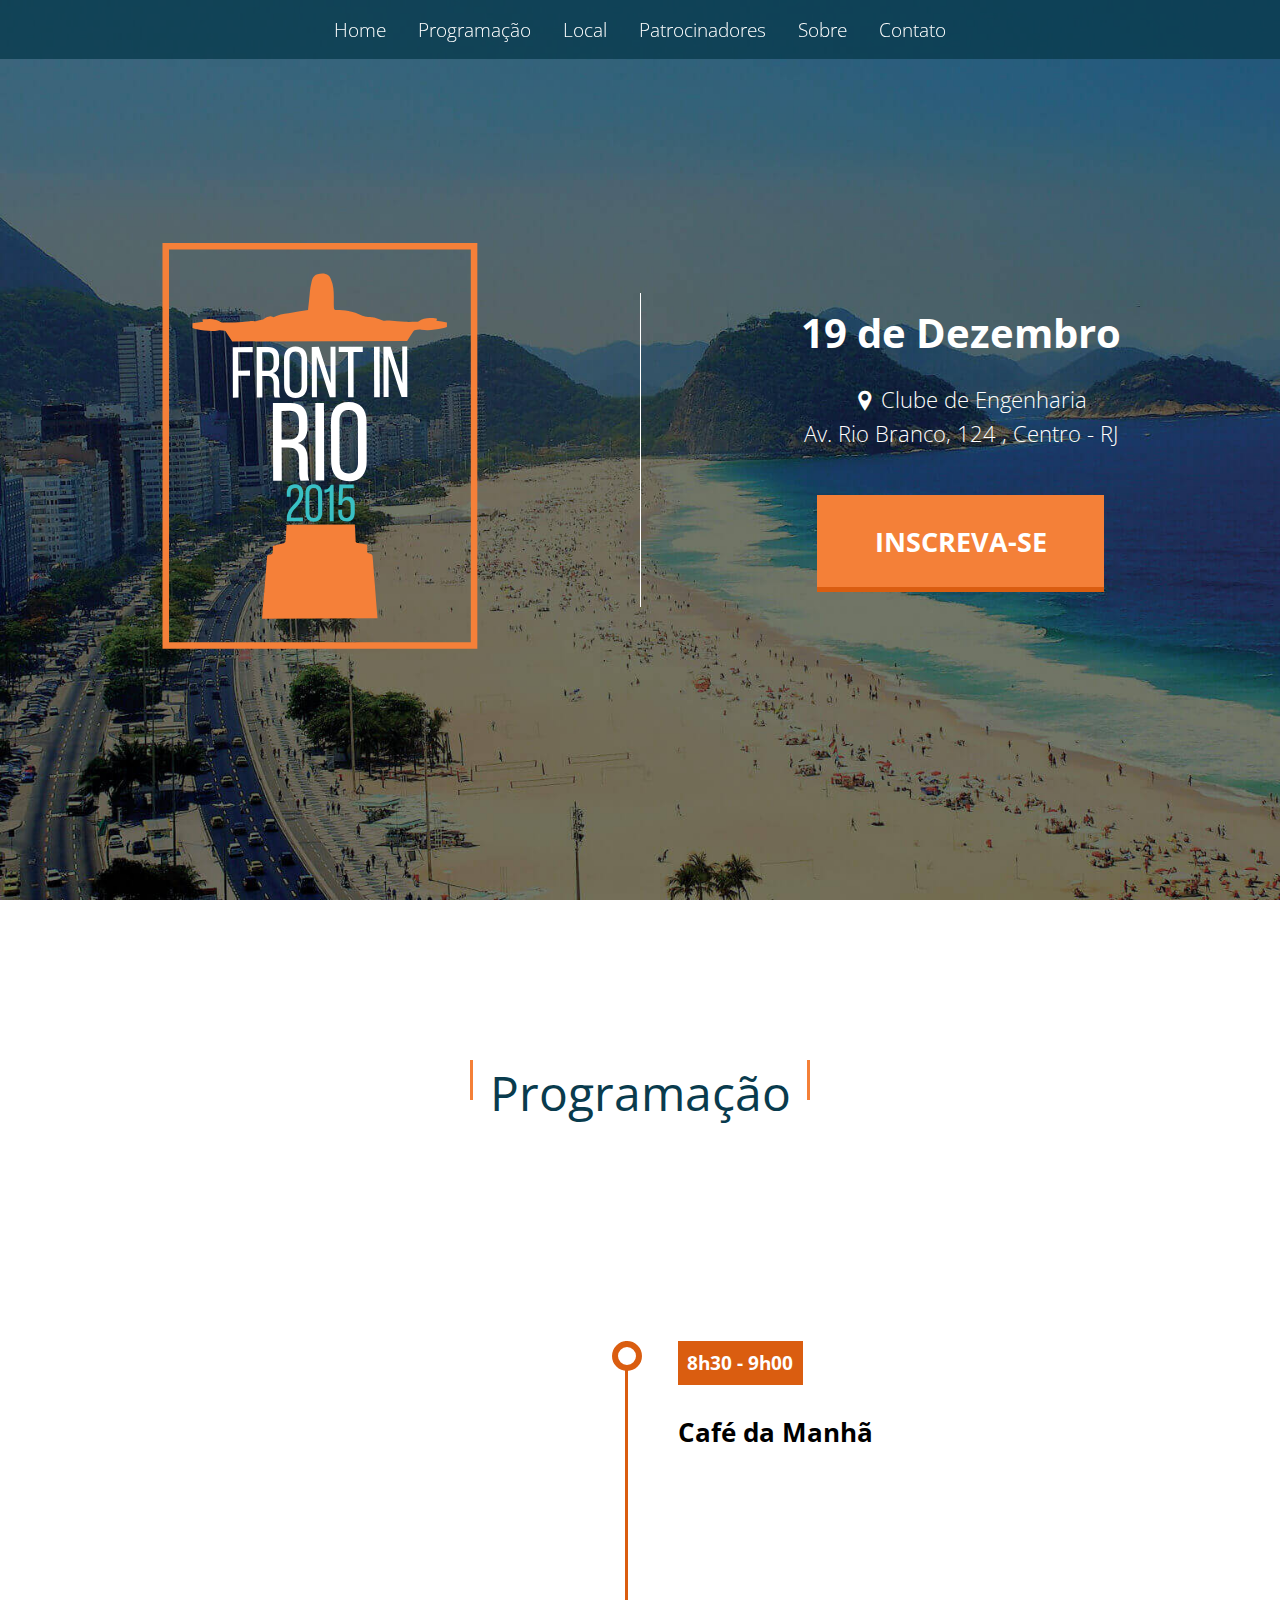
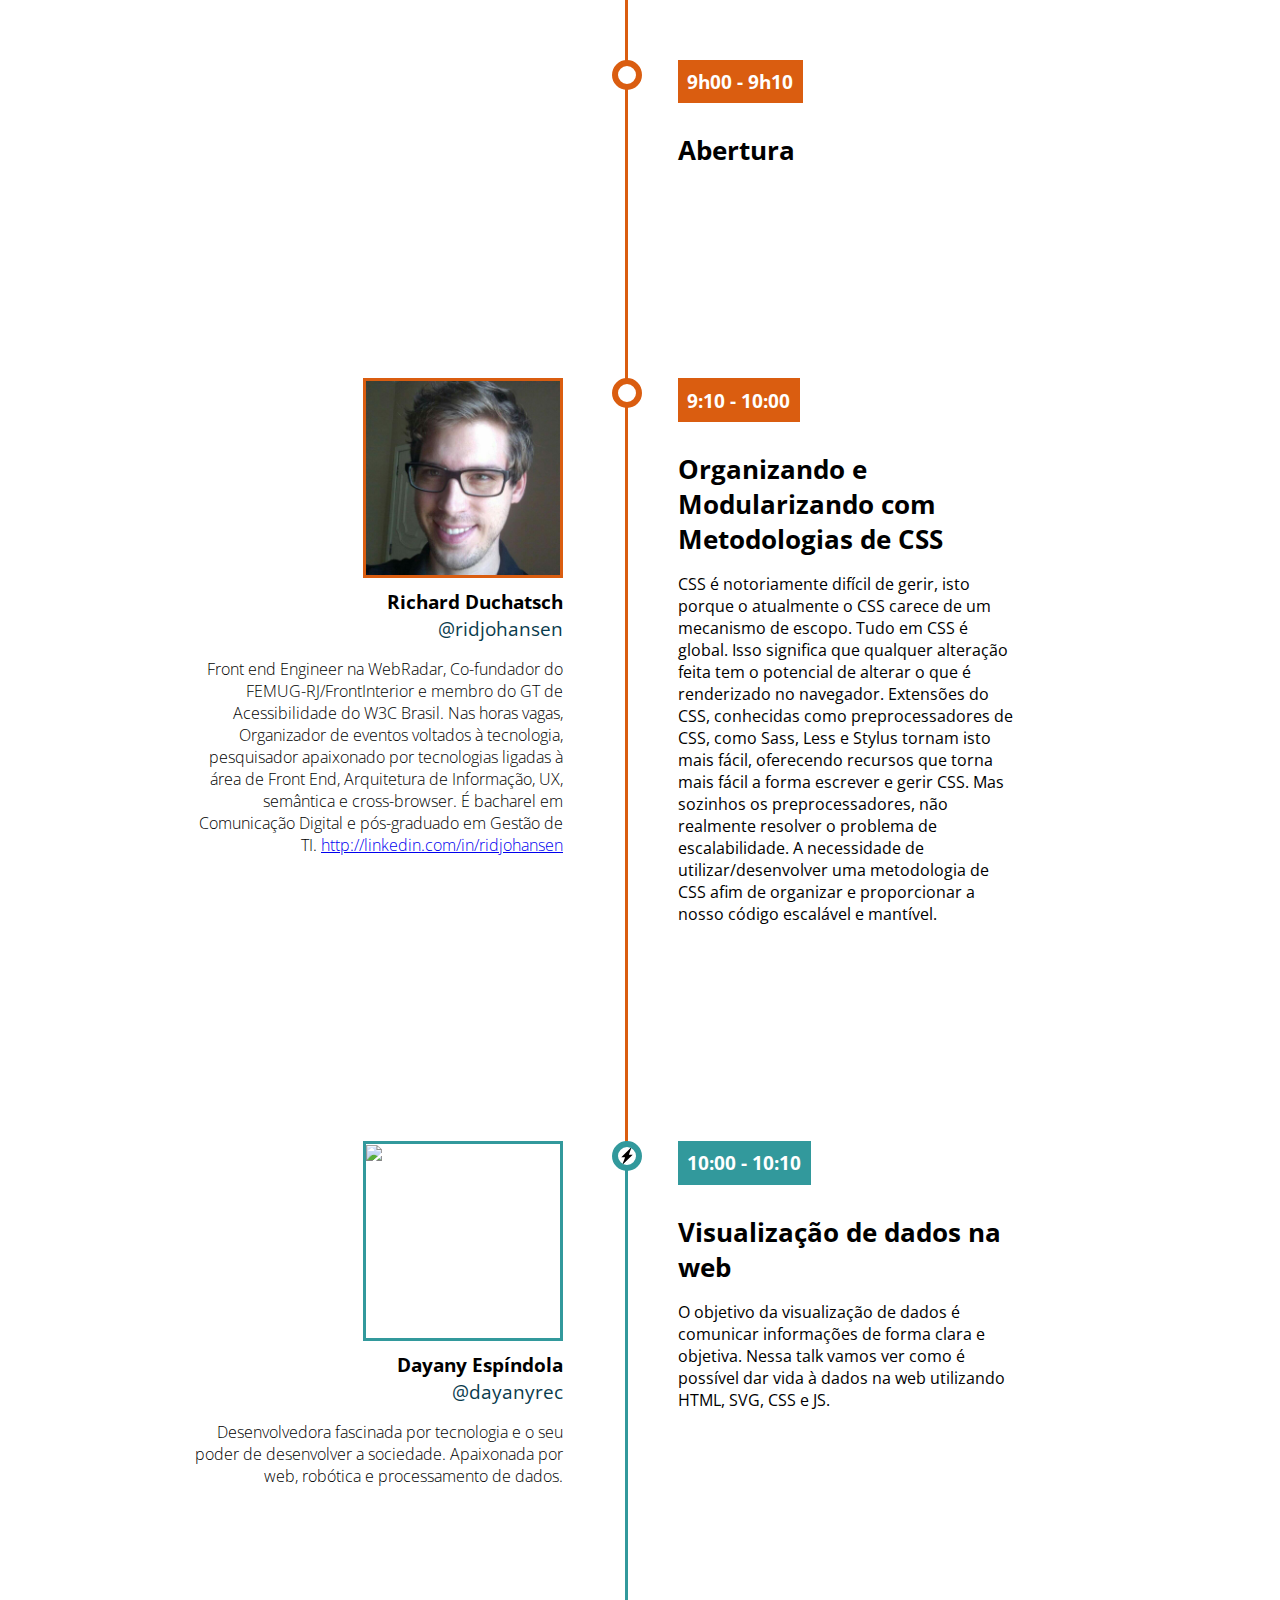
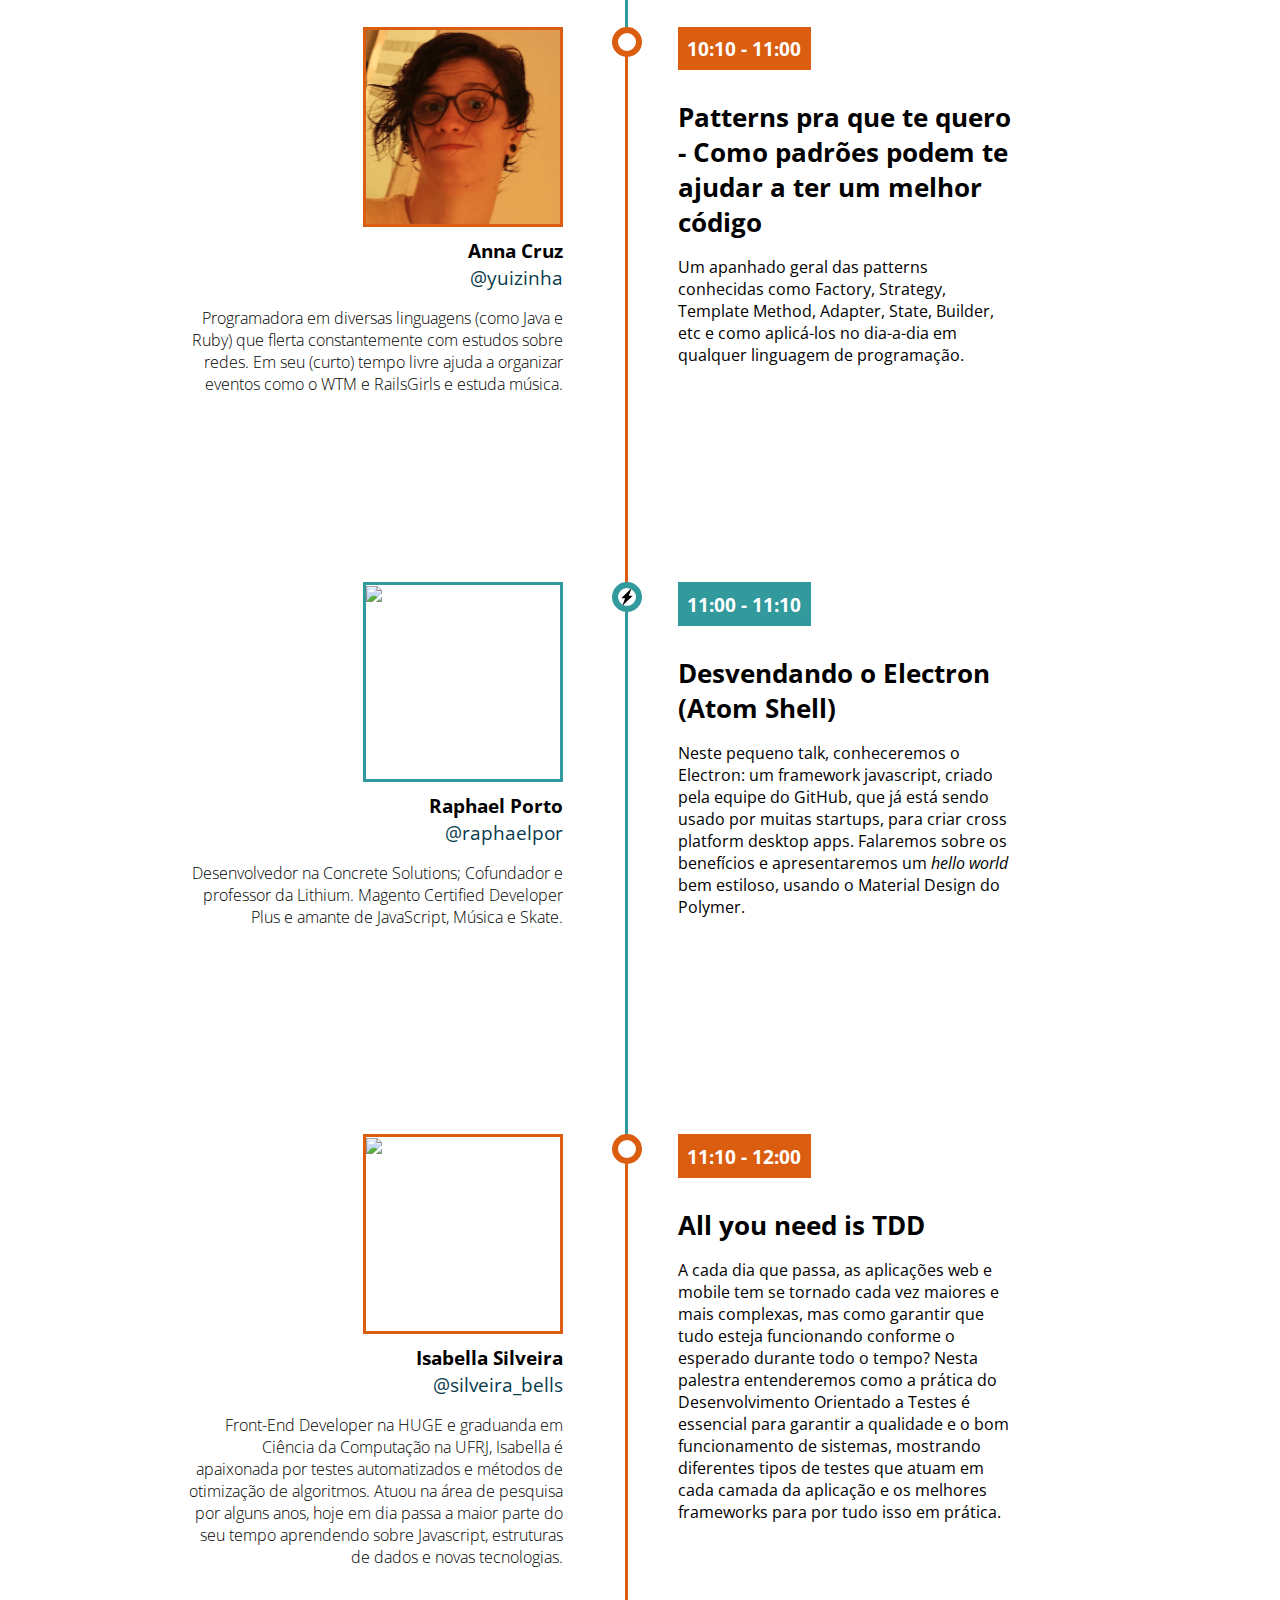
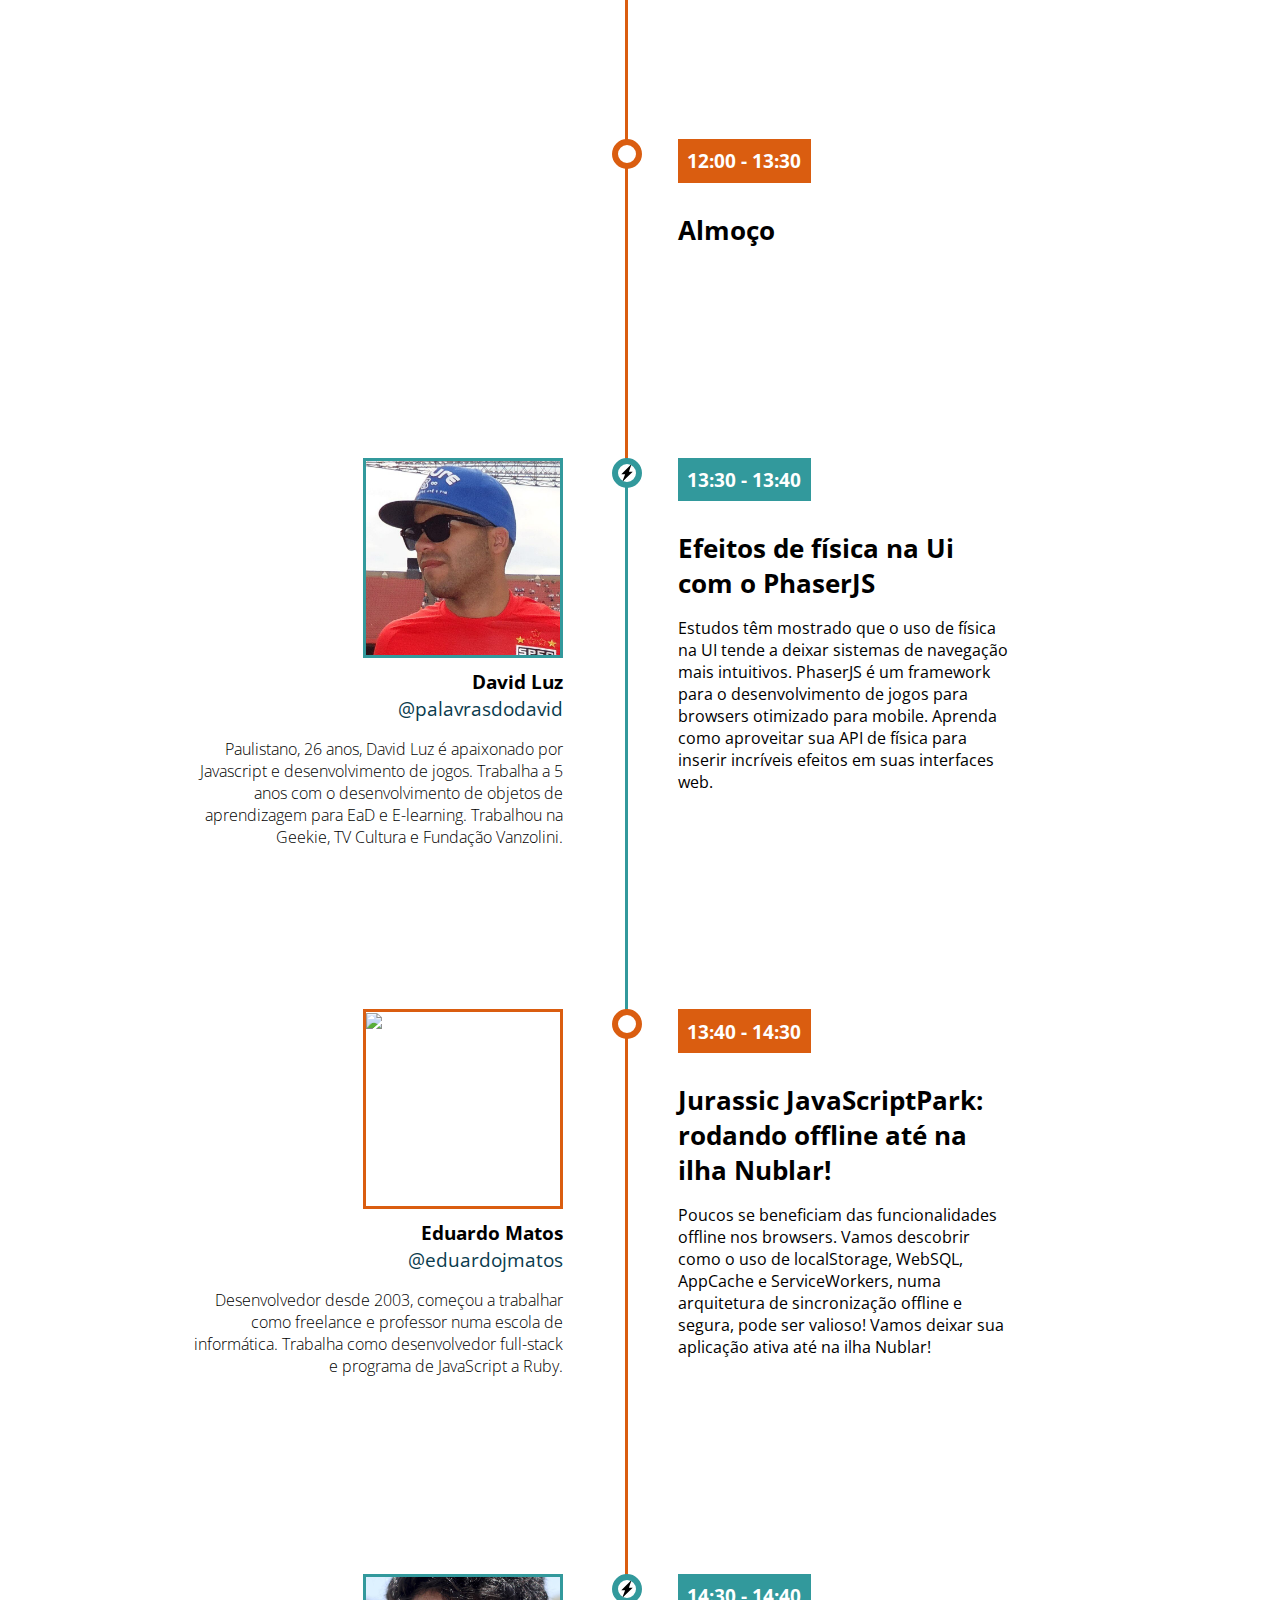
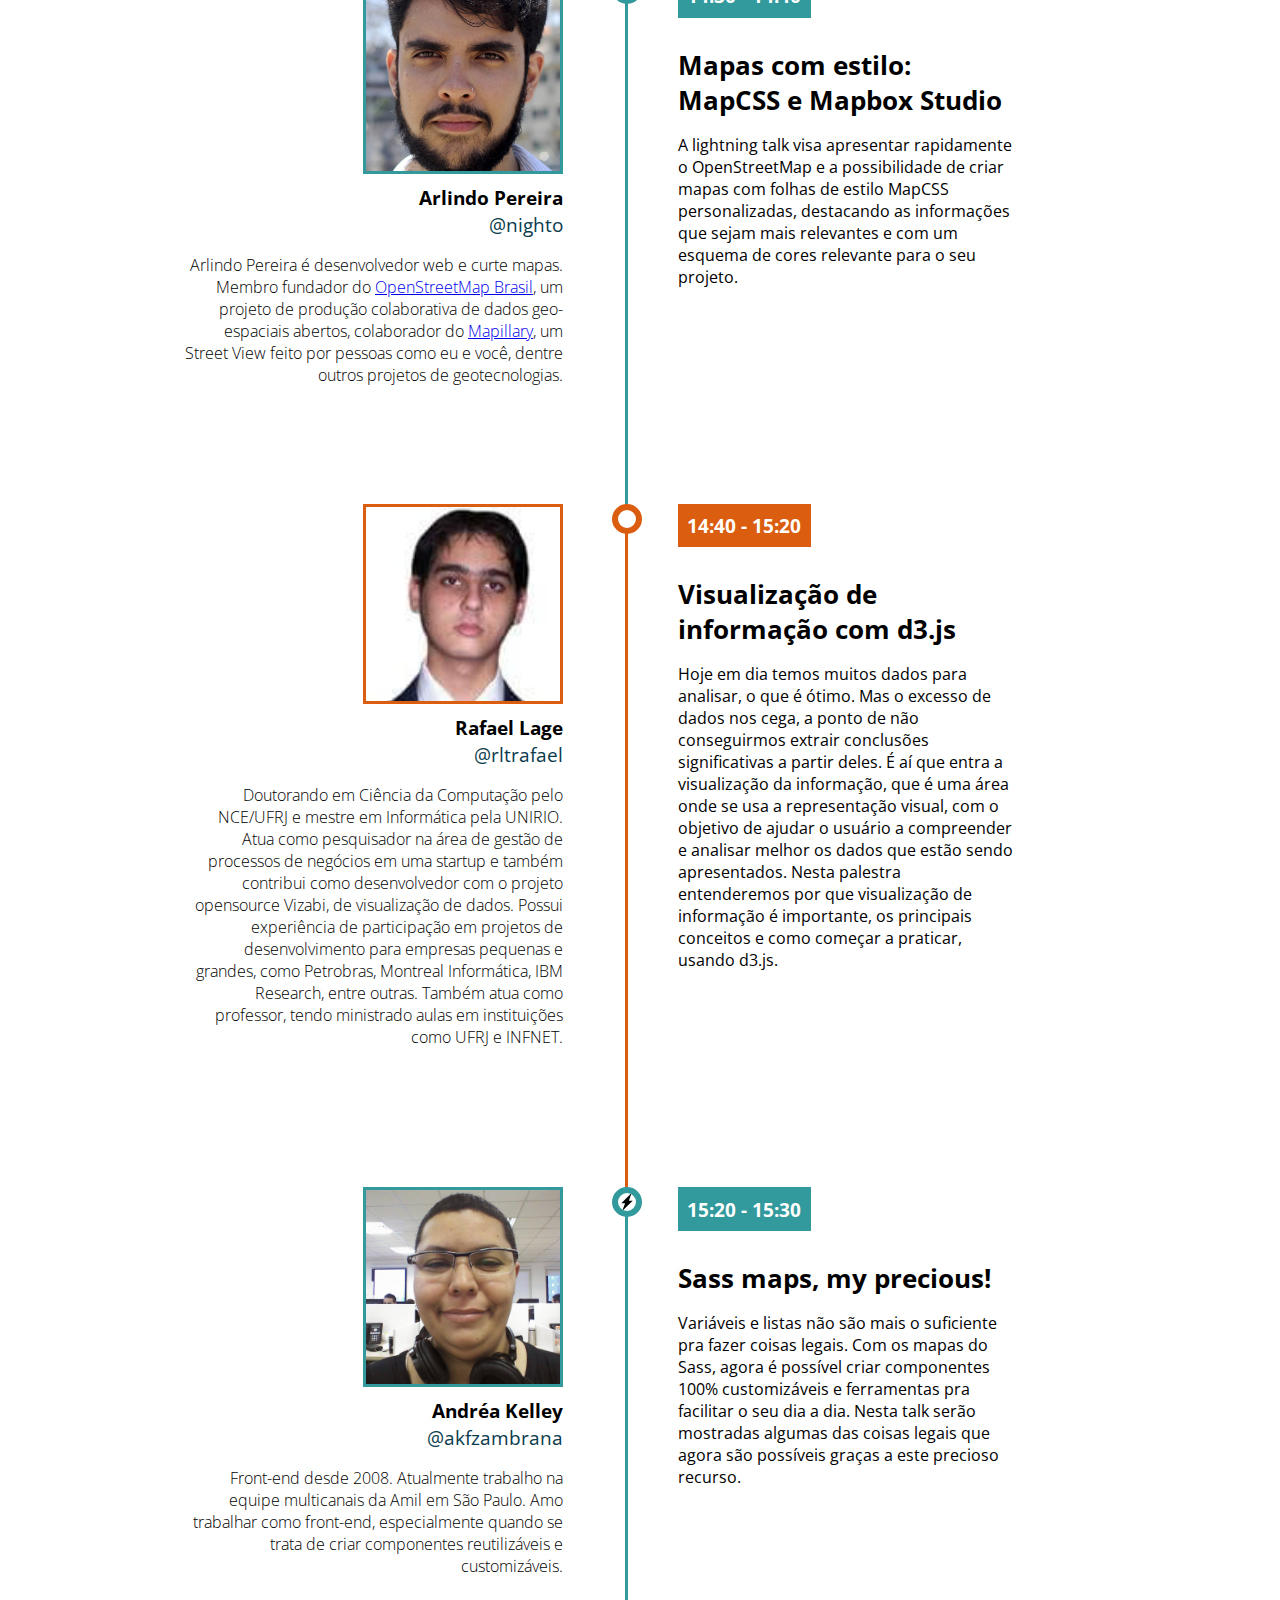
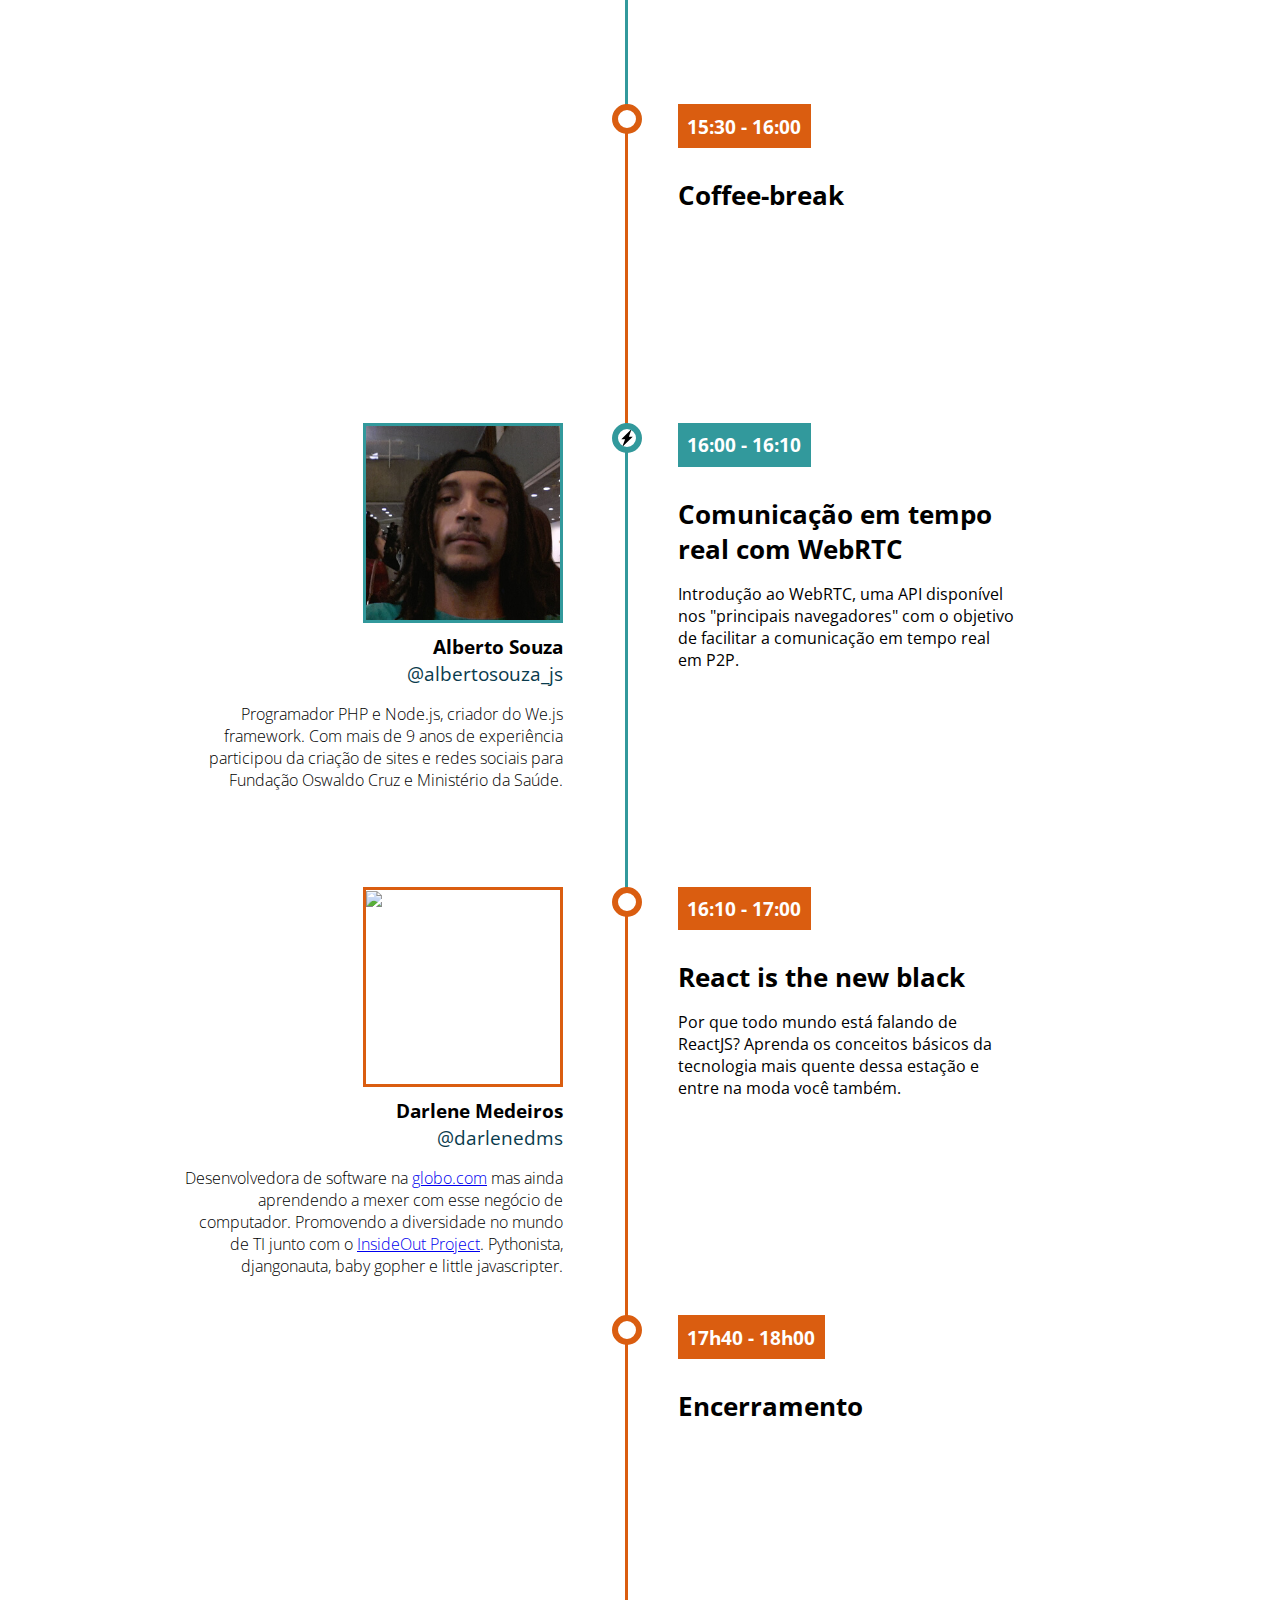
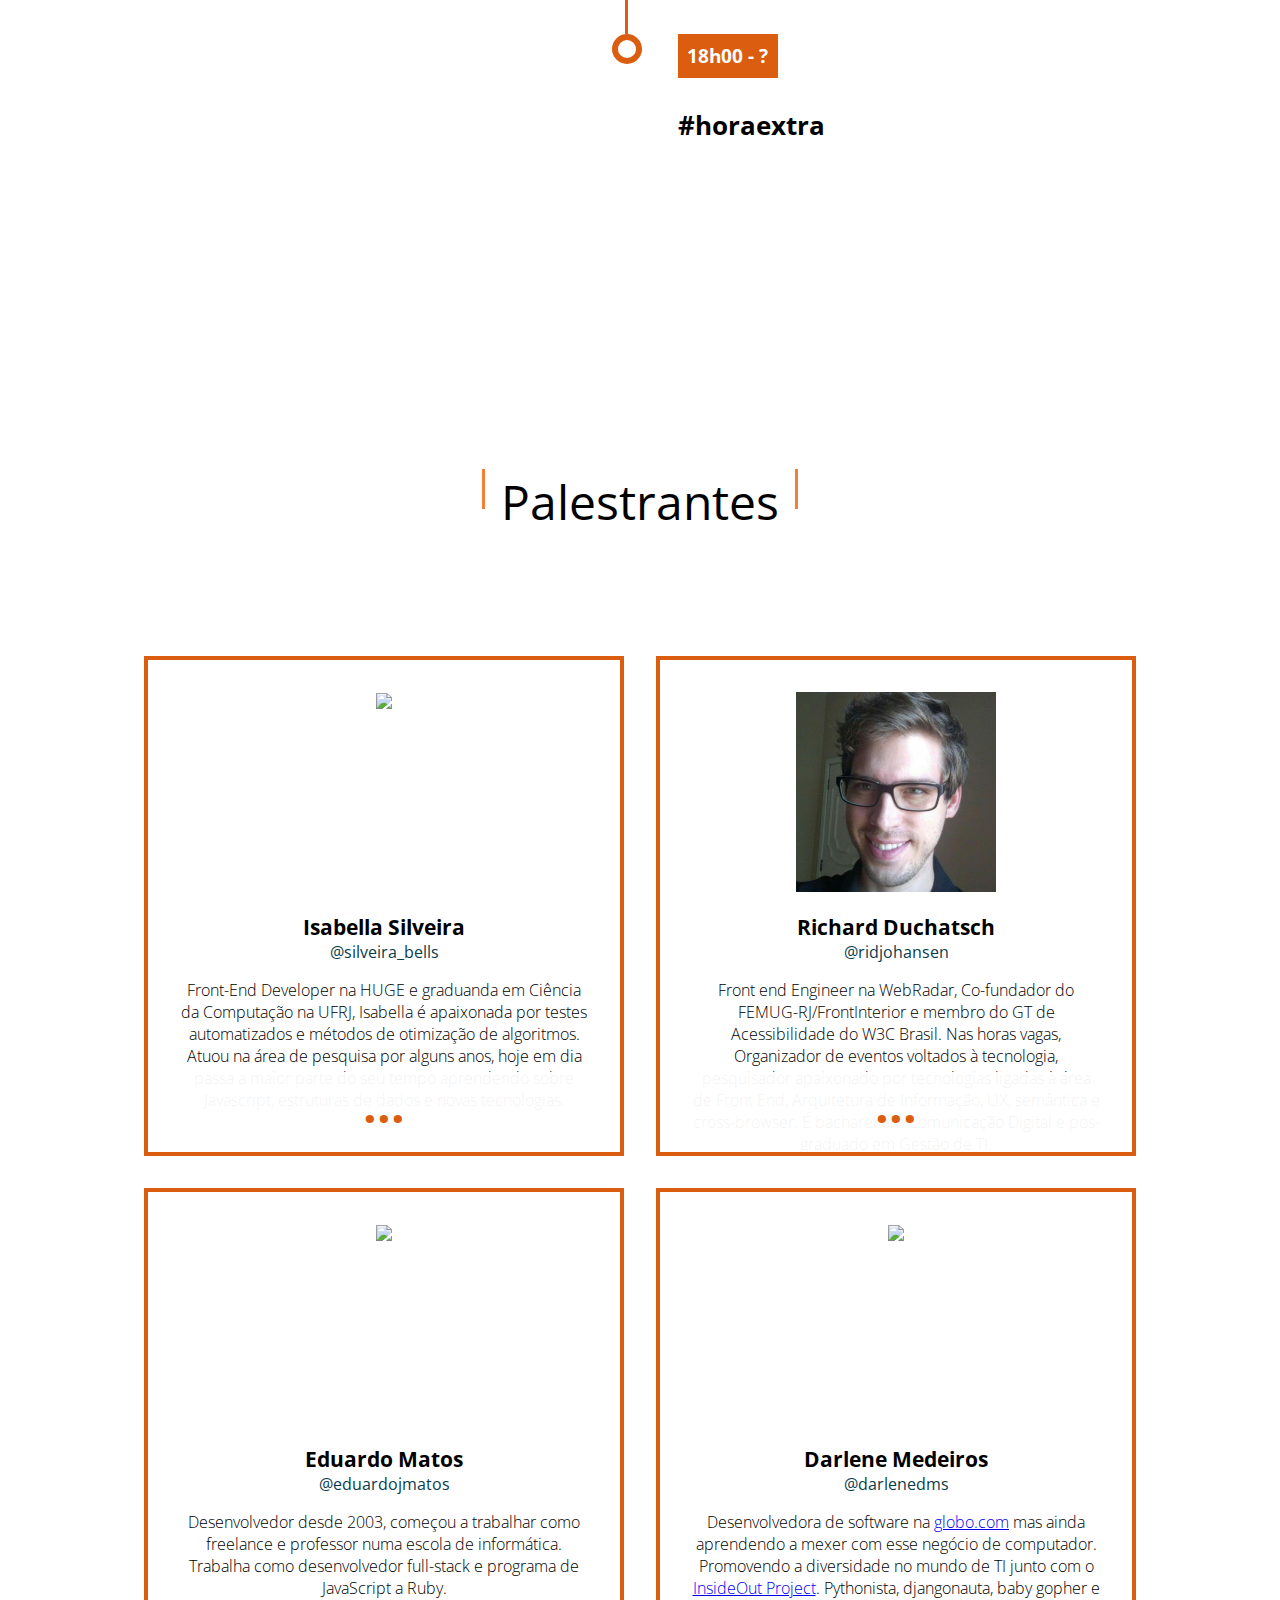
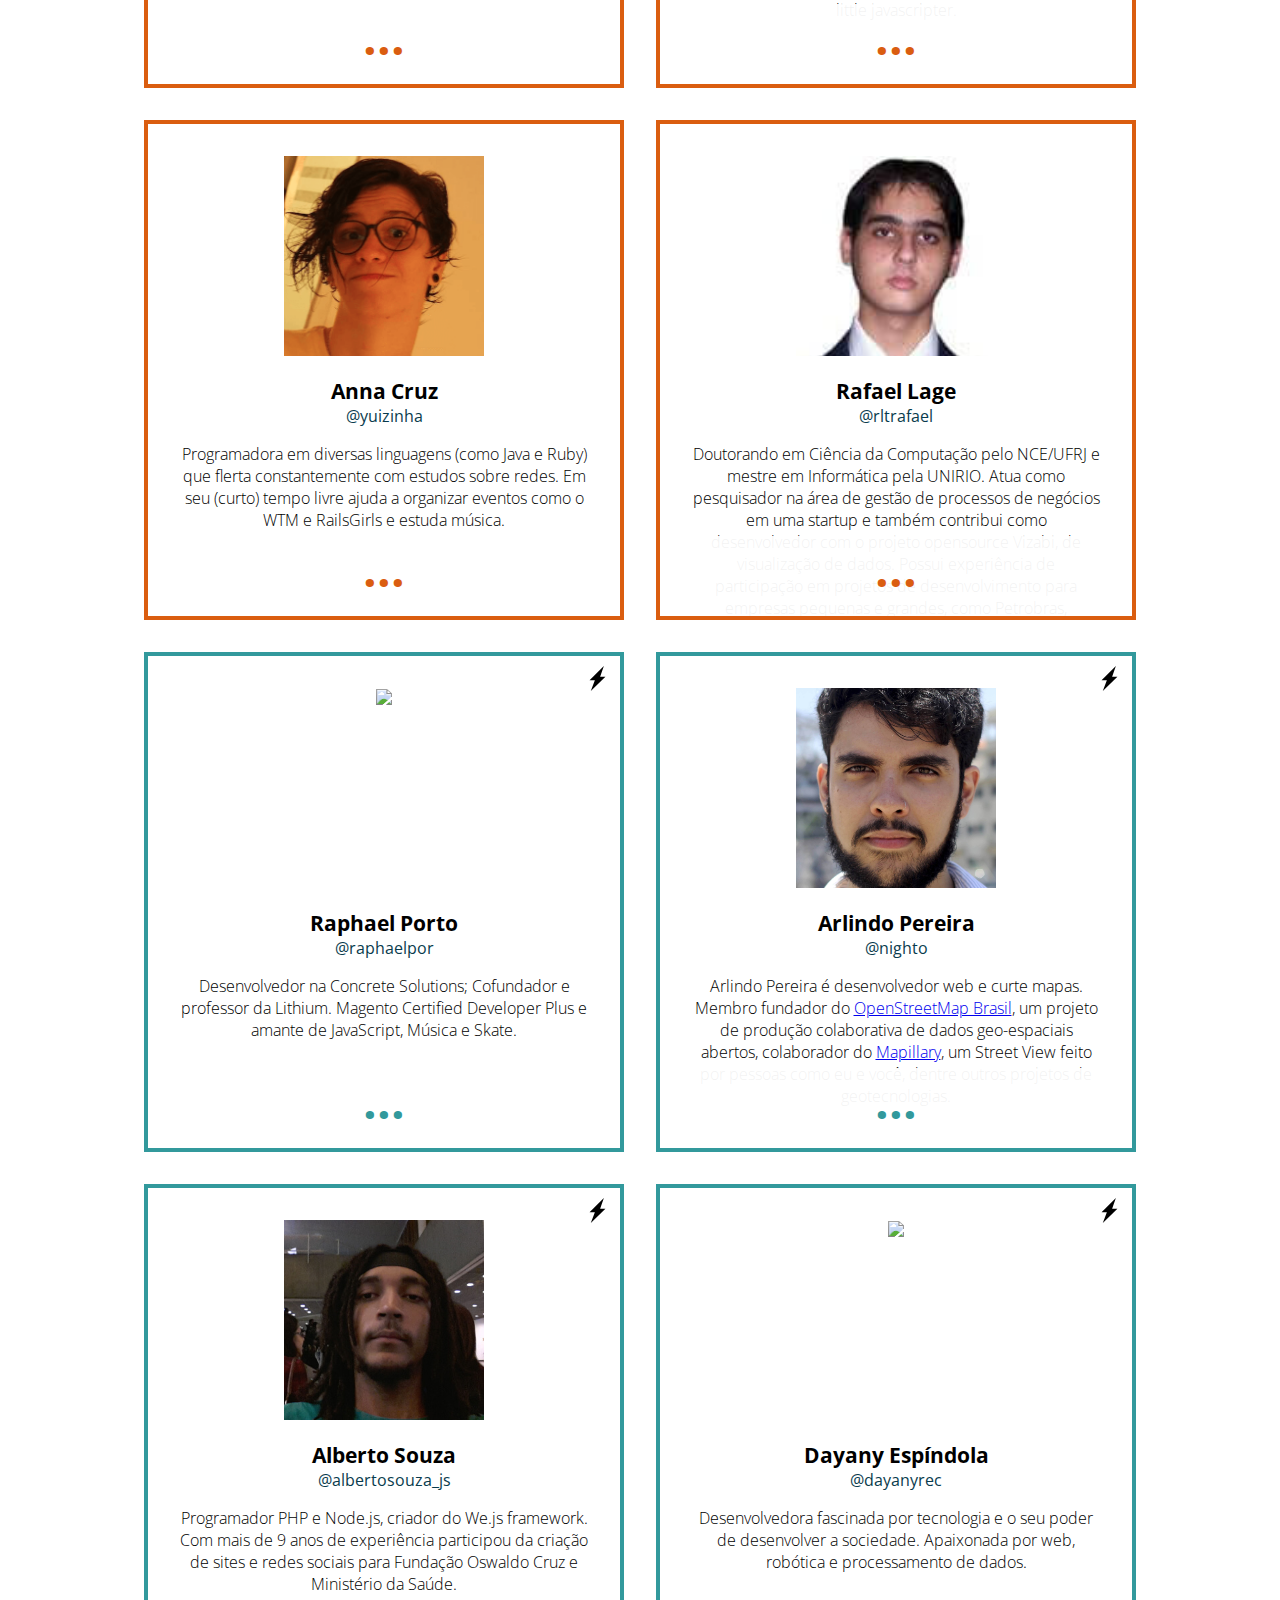
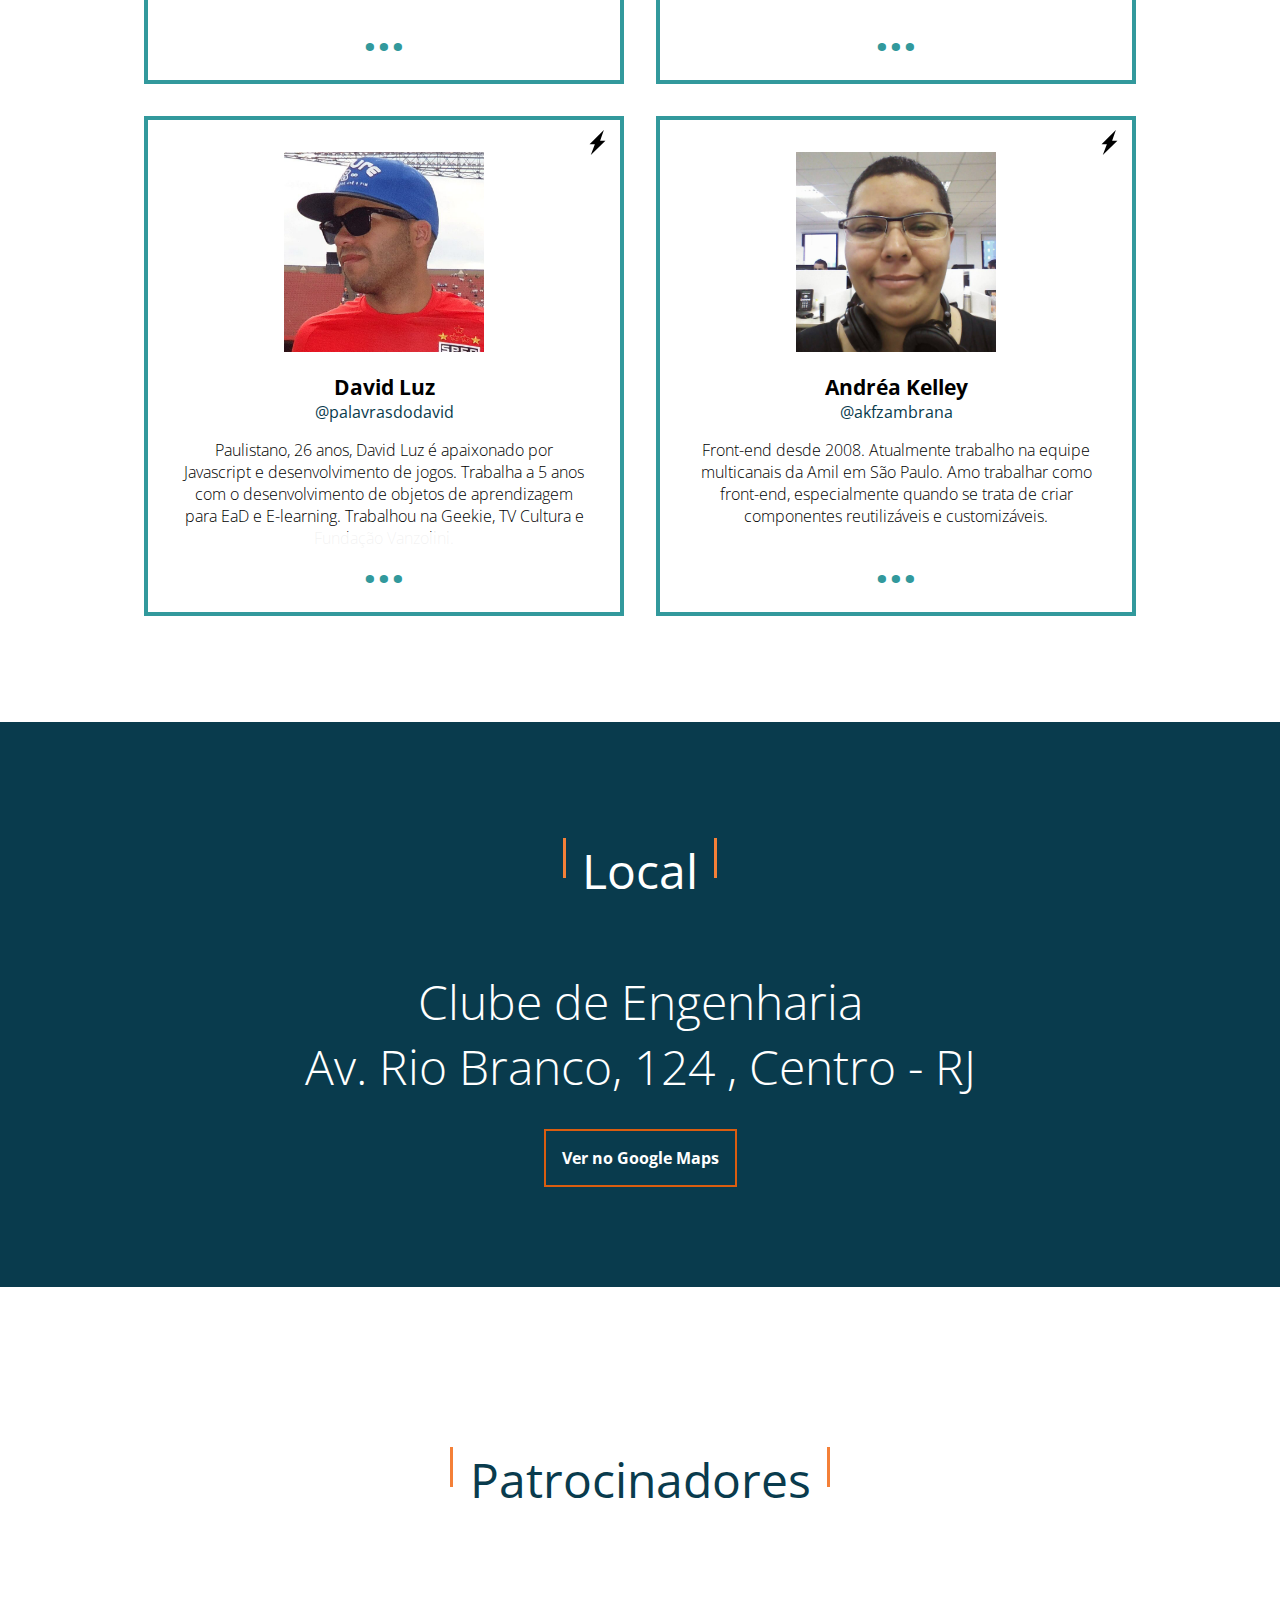
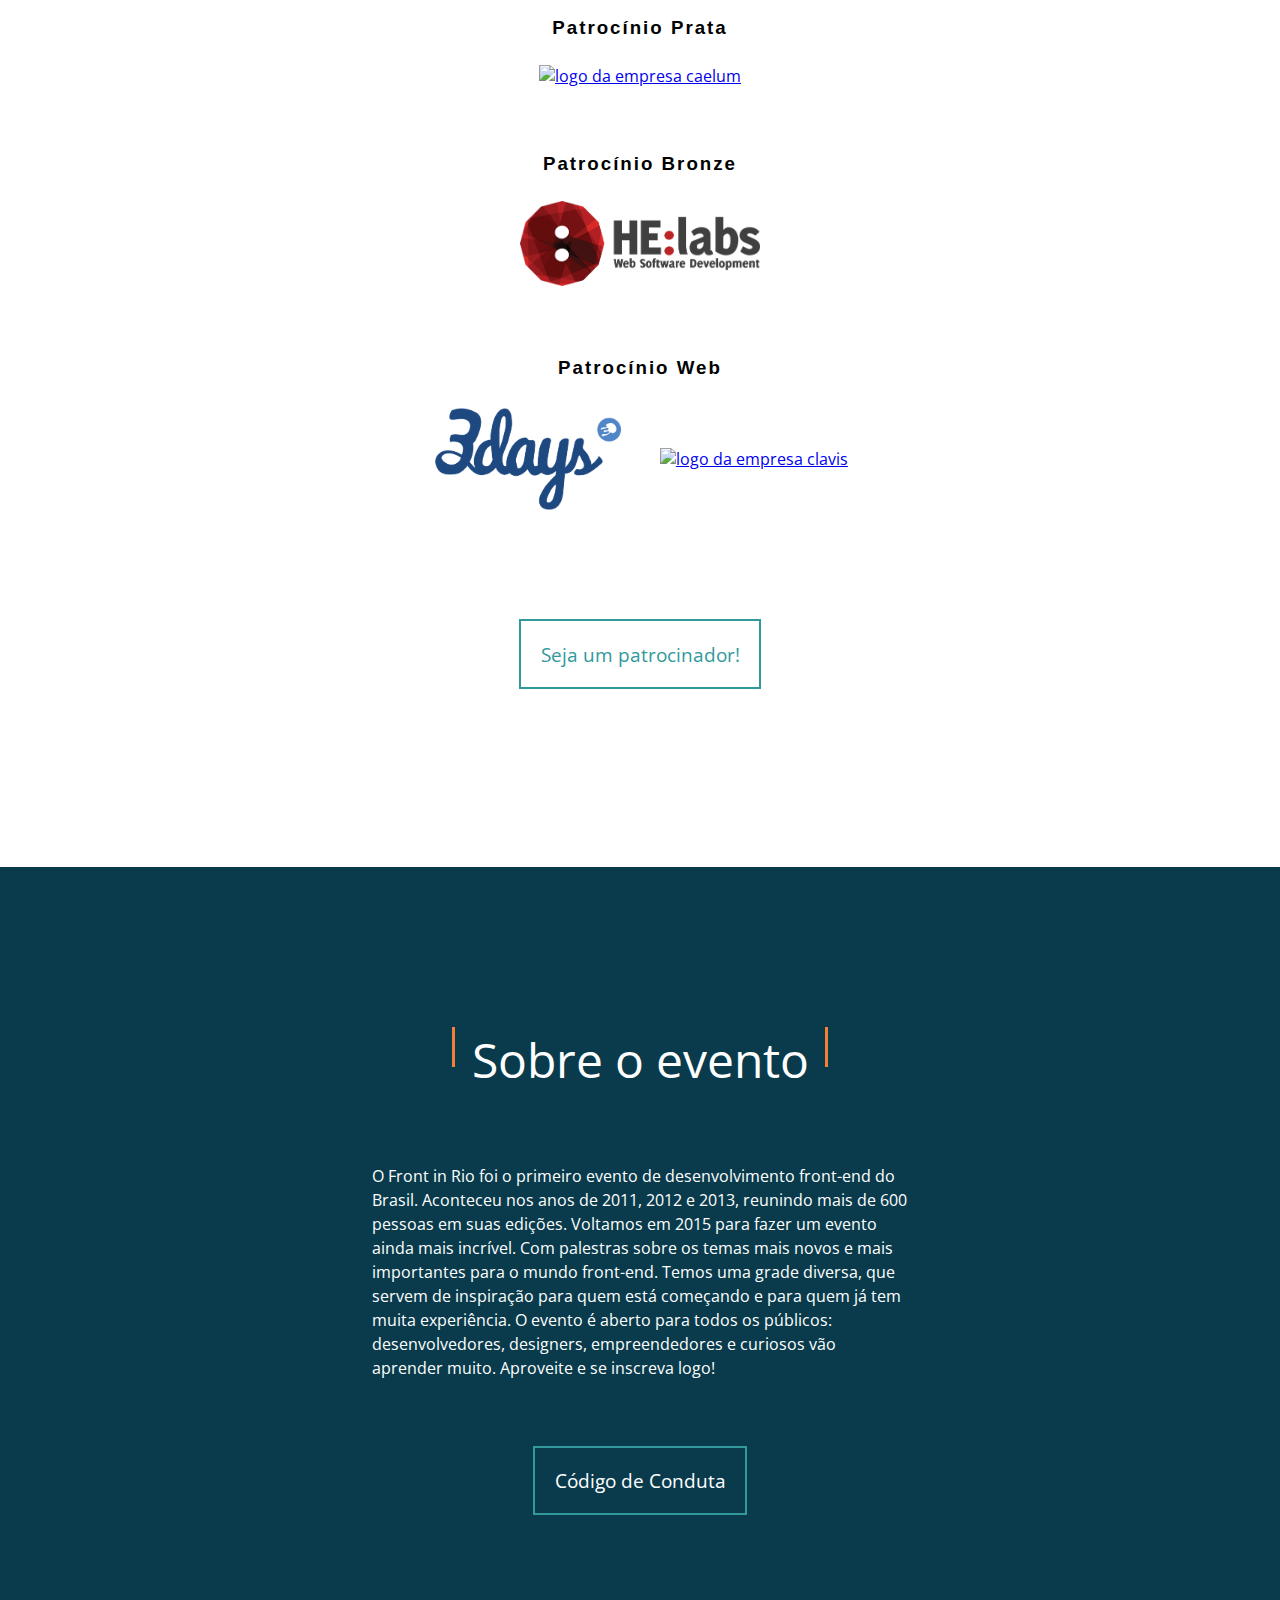
==== commit 229c1d4c: "fix merge" ====
--- a/index.html
+++ b/index.html
@@ -547,7 +547,10 @@
             </div>
             <h3>Patrocínio Web</h3>
             <div class="web-sponsor">
-                <a href="http://www.clavis.com.br/" target="_blank"><img src="img/clavis-logo.png" alt="logo da empresa clavis"></a>
+                <a href="http://3days.com.br/" target="_blank"><img src="img/logo-3days.png" alt="logo da empresa 3days"></a>
+                <a href="http://www.clavis.com.br/" target="_blank">
+                    <img src="img/clavis-logo.png" alt="logo da empresa clavis">
+                </a>
             </div>
             <a href="img/mediakit.pdf" target='_blank' class="be-sponsor">Seja um patrocinador!</a>
         </section>
--- a/css/style.css
+++ b/css/style.css
@@ -69,19 +69,18 @@
     display: -ms-flexbox;
     display: flex;
     -webkit-justify-content: center;
-        -ms-flex-pack: center;
-            justify-content: center;
+    -ms-flex-pack: center;
+    justify-content: center;
     -webkit-align-items: center;
-        -ms-flex-align: center;
-            align-items: center;
+    -ms-flex-align: center;
+    align-items: center;
 }
 
 .nav-trigger {
     display: none;
 }
 
-.nav-trigger + label,
-{
+.nav-trigger + label {
     display: none;
 }
 
@@ -125,17 +124,17 @@
     display: -ms-flexbox;
     display: flex;
     -webkit-flex-direction: column;
-        -ms-flex-direction: column;
-            flex-direction: column;
+    -ms-flex-direction: column;
+    flex-direction: column;
     -webkit-flex-wrap: wrap;
-        -ms-flex-wrap: wrap;
-            flex-wrap: wrap;
-    -webkit-justify-content: center;
-        -ms-flex-pack: center;
-            justify-content: center;
+    -ms-flex-wrap: wrap;
+    flex-wrap: wrap;
+    -webkit-justify-content: center;
+    -ms-flex-pack: center;
+    justify-content: center;
     -webkit-align-items: center;
-        -ms-flex-align: center;
-            align-items: center;
+    -ms-flex-align: center;
+    align-items: center;
     height: 100vh;
     width: 100%;
     text-align: center;
@@ -152,14 +151,14 @@
     display: -ms-flexbox;
     display: flex;
     -webkit-align-items: center;
-        -ms-flex-align: center;
-            align-items: center;
-    -webkit-justify-content: center;
-        -ms-flex-pack: center;
-            justify-content: center;
+    -ms-flex-align: center;
+    align-items: center;
+    -webkit-justify-content: center;
+    -ms-flex-pack: center;
+    justify-content: center;
     -webkit-flex-direction: column;
-        -ms-flex-direction: column;
-            flex-direction: column;
+    -ms-flex-direction: column;
+    flex-direction: column;
 }
 
 h1 {
@@ -267,14 +266,14 @@
     display: -ms-flexbox;
     display: flex;
     -webkit-flex-wrap: wrap;
-        -ms-flex-wrap: wrap;
-            flex-wrap: wrap;
-    -webkit-justify-content: center;
-        -ms-flex-pack: center;
-            justify-content: center;
+    -ms-flex-wrap: wrap;
+    flex-wrap: wrap;
+    -webkit-justify-content: center;
+    -ms-flex-pack: center;
+    justify-content: center;
     -webkit-align-items: flex-start;
-        -ms-flex-align: start;
-            align-items: flex-start;
+    -ms-flex-align: start;
+    align-items: flex-start;
     list-style: none;
     padding: 0 8em;
     margin: 90px 0;
@@ -310,17 +309,17 @@
     display: -ms-flexbox;
     display: flex;
     -webkit-align-items: center;
-        -ms-flex-align: center;
-            align-items: center;
-    -webkit-justify-content: center;
-        -ms-flex-pack: center;
-            justify-content: center;
+    -ms-flex-align: center;
+    align-items: center;
+    -webkit-justify-content: center;
+    -ms-flex-pack: center;
+    justify-content: center;
 }
 
 #talkers label {
     -webkit-flex: 1 450px;
-        -ms-flex: 1 450px;
-            flex: 1 450px;
+    -ms-flex: 1 450px;
+    flex: 1 450px;
     width: 100%;
 }
 
@@ -414,7 +413,7 @@
     margin: 0 auto;
 }
 
-.talker.lightning .talk-title:before {
+.talker.lightning .talk-info:before {
     content: '';
     background: url('../img/raio.svg');
     width: 25px;
@@ -446,26 +445,34 @@
     display: -ms-flexbox;
     display: flex;
     -webkit-flex-direction: column;
-        -ms-flex-direction: column;
-            flex-direction: column;
-    -webkit-justify-content: center;
-        -ms-flex-pack: center;
-            justify-content: center;
+    -ms-flex-direction: column;
+    flex-direction: column;
+    -webkit-justify-content: center;
+    -ms-flex-pack: center;
+    justify-content: center;
     -webkit-align-items: center;
-        -ms-flex-align: center;
-            align-items: center;
+    -ms-flex-align: center;
+    align-items: center;
     background: white url('../img/half-logo.png') fixed;
     background-position: bottom right;
     background-repeat: no-repeat;
 }
 
-
-
 #schedule .talkers {
-    display: flex;
-    justify-content: center;
+    display: -webkit-flex;
+    display: -ms-flexbox;
+    display: flex;
+    -webkit-justify-content: center;
+    -ms-flex-pack: center;
+    justify-content: center;
+    -webkit-align-items: center;
+    -ms-flex-align: center;
     align-items: center;
+    -webkit-flex-wrap: wrap;
+    -ms-flex-wrap: wrap;
     flex-wrap: wrap;
+    -webkit-flex-direction: column;
+    -ms-flex-direction: column;
     flex-direction: column;
     width: 100%;
     padding: 0;
@@ -474,17 +481,31 @@
 
 #schedule .talker {
     padding: 60px 60px 60px 400px;
-    display: flex;
-    justify-content: center;
+    display: -webkit-flex;
+    display: -ms-flexbox;
+    display: flex;
+    -webkit-justify-content: center;
+    -ms-flex-pack: center;
+    justify-content: center;
+    -webkit-align-items: flex-start;
+    -ms-flex-align: start;
     align-items: flex-start;
+    -webkit-flex-wrap: wrap;
+    -ms-flex-wrap: wrap;
     flex-wrap: wrap;
     width: 100%;
 }
 
 #schedule .talker-info {
     min-width: 505px;
-    display: flex;
+    display: -webkit-flex;
+    display: -ms-flexbox;
+    display: flex;
+    -webkit-flex-direction: column;
+    -ms-flex-direction: column;
     flex-direction: column;
+    -webkit-align-items: flex-end;
+    -ms-flex-align: end;
     align-items: flex-end;
     position: absolute;
     left: -570px;
@@ -516,7 +537,6 @@
 
 #schedule .talker-info img {
     width: 100%;
-   
 }
 
 #schedule img.arlindo {
@@ -559,7 +579,7 @@
     left: -16px;
 }
 
-li .talk-info:after {
+#schedule li .talk-info:after {
     content: '';
     width: 30px;
     height: 256px;
@@ -583,19 +603,19 @@
     background: url('../img/raio.svg'), white;
 }
 
-li.lightning-talk .talk-info:after {
+#schedule li.lightning-talk .talk-info:after {
     border-left: 3px solid #32999C;
 }
 
-li .talk-info.before-last:after {
-    bottom: -220px;
+#schedule li .talk-info.before-last:after {
+    bottom: -200px;
 }
 
 #schedule li.last .talk-info {
     border-color: transparent;
 }
 
-li.last .talk-info:after {
+#schedule li.last .talk-info:after {
     content: '';
     width: 0;
     height: 0;
@@ -614,7 +634,7 @@
     margin: 0;
 }
 
-.talk-time {
+#schedule .talk-time {
     position: relative;
     background: #DA5D10;
     display: inline-block;
@@ -622,10 +642,9 @@
     padding: .5em;
 }
 
-.talk-time.lightning {
+#schedule .talk-time.lightning {
     background: #32999C;
 }
-
 
 #location {
     background: linear-gradient( rgba(9, 59, 77, .8), rgba(9, 59, 77, .8)), url('../img/bg-local.jpg') fixed;
@@ -635,14 +654,14 @@
     display: -ms-flexbox;
     display: flex;
     -webkit-flex-direction: column;
-        -ms-flex-direction: column;
-            flex-direction: column;
-    -webkit-justify-content: center;
-        -ms-flex-pack: center;
-            justify-content: center;
+    -ms-flex-direction: column;
+    flex-direction: column;
+    -webkit-justify-content: center;
+    -ms-flex-pack: center;
+    justify-content: center;
     -webkit-align-items: center;
-        -ms-flex-align: center;
-            align-items: center;
+    -ms-flex-align: center;
+    align-items: center;
     color: white;
 }
 
@@ -680,14 +699,14 @@
     display: -ms-flexbox;
     display: flex;
     -webkit-flex-direction: column;
-        -ms-flex-direction: column;
-            flex-direction: column;
-    -webkit-justify-content: center;
-        -ms-flex-pack: center;
-            justify-content: center;
+    -ms-flex-direction: column;
+    flex-direction: column;
+    -webkit-justify-content: center;
+    -ms-flex-pack: center;
+    justify-content: center;
     -webkit-align-items: center;
-        -ms-flex-align: center;
-            align-items: center;
+    -ms-flex-align: center;
+    align-items: center;
     text-align: center;
     padding-bottom: 10%;
 }
@@ -730,20 +749,26 @@
     margin: 1em;
 }
 
+#sponsors .web-sponsor img {
+    width: 15%;
+    margin: 1em;
+    vertical-align: middle;
+}
+
 #about {
     display: -webkit-flex;
     display: -ms-flexbox;
     display: flex;
     color: white;
     -webkit-justify-content: center;
-        -ms-flex-pack: center;
-            justify-content: center;
+    -ms-flex-pack: center;
+    justify-content: center;
     -webkit-align-items: center;
-        -ms-flex-align: center;
-            align-items: center;
+    -ms-flex-align: center;
+    align-items: center;
     -webkit-flex-direction: column;
-        -ms-flex-direction: column;
-            flex-direction: column;
+    -ms-flex-direction: column;
+    flex-direction: column;
     padding-bottom: 1em;
     background: #093b4d url('../img/half-logo.png') fixed;
     background-position: bottom right;
@@ -797,8 +822,8 @@
     display: -ms-flexbox;
     display: flex;
     -webkit-flex-direction: column;
-        -ms-flex-direction: column;
-            flex-direction: column;
+    -ms-flex-direction: column;
+    flex-direction: column;
 }
 
 .organizers img {
@@ -815,20 +840,51 @@
     font-size: 1.2rem;
 }
 
+.subscribe {
+    display: -webkit-flex;
+    display: -ms-flexbox;
+    display: flex;
+    -webkit-flex-direction: column;
+    -ms-flex-direction: column;
+    flex-direction: column;
+    -webkit-justify-content: center;
+    -ms-flex-pack: center;
+    justify-content: center;
+    -webkit-align-items: center;
+    -ms-flex-align: center;
+    align-items: center;
+    background: white;
+    text-align: center;
+}
+
+.subscribe a.hero-button {
+    text-align: center;
+}
+
+.subscribe h3 {
+    font-size: 1.5em;
+    margin-top: 50px;
+    margin-bottom: 0;
+}
+
+.subscribe small {
+    font-weight: 300;
+}
+
 #contact {
     background: white;
     display: -webkit-flex;
     display: -ms-flexbox;
     display: flex;
     -webkit-justify-content: center;
-        -ms-flex-pack: center;
-            justify-content: center;
+    -ms-flex-pack: center;
+    justify-content: center;
     -webkit-align-items: center;
-        -ms-flex-align: center;
-            align-items: center;
+    -ms-flex-align: center;
+    align-items: center;
     -webkit-flex-direction: column;
-        -ms-flex-direction: column;
-            flex-direction: column;
+    -ms-flex-direction: column;
+    flex-direction: column;
     padding-bottom: 2em;
     text-align: center;
 }
@@ -879,11 +935,11 @@
     display: -ms-flexbox;
     display: flex;
     -webkit-justify-content: center;
-        -ms-flex-pack: center;
-            justify-content: center;
+    -ms-flex-pack: center;
+    justify-content: center;
     -webkit-align-items: center;
-        -ms-flex-align: center;
-            align-items: center;
+    -ms-flex-align: center;
+    align-items: center;
     color: #093B4D;
     font-weight: 400;
     text-align: center;
@@ -901,21 +957,20 @@
 @media screen and (max-height: 550px) {
     .wrapper-flex {
         -webkit-justify-content: flex-start;
-            -ms-flex-pack: start;
-                justify-content: flex-start;
+        -ms-flex-pack: start;
+        justify-content: flex-start;
     }
 }
 
 @media screen and (max-width: 600px) {
     .organizers {
         -webkit-flex-direction: column;
-            -ms-flex-direction: column;
-                flex-direction: column;
+        -ms-flex-direction: column;
+        flex-direction: column;
     }
     .talker.lightning .talk-title:before {
         right: 4px;
     }
-
     h2 {
         font-size: 2.5em;
     }
@@ -927,7 +982,7 @@
         height: 35px;
         background: #f48038;
     }
-
+   
 }
 
 @media screen and (max-width: 700px) {
@@ -957,27 +1012,35 @@
         position: absolute;
         clip: rect(0, 0, 0, 0);
     }
-    .nav-trigger:checked + label {
-        left: 215px;
+    .nav-trigger:checked + label img {
+        left: 200px;
     }
     .nav-trigger:checked ~ .site-wrap {
         left: 200px;
         box-shadow: 0 0 5px 5px rgba(0, 0, 0, 0.5);
     }
-    .nav-trigger + label,
+    .nav-trigger + label img,
     .site-wrap {
         transition: left 0.2s;
     }
     label[for="nav-trigger"] {
+        position: relative;
+        height: 30px;
+        width: 30px;
+        top: 0;
+        display: inline;
+    }
+    label[for="nav-trigger"] img {
         position: fixed;
         top: 15px;
-        left: 15px;
+        left: 0;
         z-index: 2;
-        width: 30px;
-        height: 30px;
+        width: 50px;
+        height: 50px;
         cursor: pointer;
-        background-image: url("data:image/svg+xml;utf8,<svg xmlns='http://www.w3.org/2000/svg' xmlns:xlink='http://www.w3.org/1999/xlink' version='1.1' x='0px' y='0px' fill='#DA5D10' width='20px' height='20px' viewBox='0 0 30 30' enable-background='new 0 0 30 30' xml:space='preserve'><rect width='30' height='3'/><rect y='24' width='30' height='3'/><rect y='12' width='30' height='3'/></svg>");
-        background-size: contain;
+        display: block;
+        background: rgba(9, 59, 77, .9);
+        padding: 10px;
     }
     nav li a {
         color: white;
@@ -1042,8 +1105,8 @@
     #schedule .talker-info {
         min-width: 0;
         -webkit-align-items: flex-start;
-            -ms-flex-align: start;
-                align-items: flex-start;
+        -ms-flex-align: start;
+        align-items: flex-start;
         position: relative;
         left: 0;
         margin-bottom: 40px;
@@ -1057,13 +1120,25 @@
     #about {
         background: #093b4d;
     }
+    #schedule li .talk-info.before-last:after {
+        bottom: -180px;
+    }
+     #sponsors .silver-sponsor img {
+        width: 70%;
+    }
+    #sponsors .bronze-sponsor img {
+        width: 60%;
+    }
+    #sponsors .web-sponsor img {
+        width: 50%;
+    }
 }
 
 @media screen and (min-width: 701px) {
     .first-section {
         -webkit-flex-direction: row;
-            -ms-flex-direction: row;
-                flex-direction: row;
+        -ms-flex-direction: row;
+        flex-direction: row;
     }
     h1 {
         margin-top: 0;
@@ -1077,11 +1152,11 @@
         display: -ms-flexbox;
         display: flex;
         -webkit-flex-direction: column;
-            -ms-flex-direction: column;
-                flex-direction: column;
+        -ms-flex-direction: column;
+        flex-direction: column;
         -webkit-align-items: center;
-            -ms-flex-align: center;
-                align-items: center;
+        -ms-flex-align: center;
+        align-items: center;
         border-left: 1px solid white;
         width: 50%;
     }
@@ -1127,4 +1202,4 @@
         width: auto;
         display: inline-block;
     }
-}+}
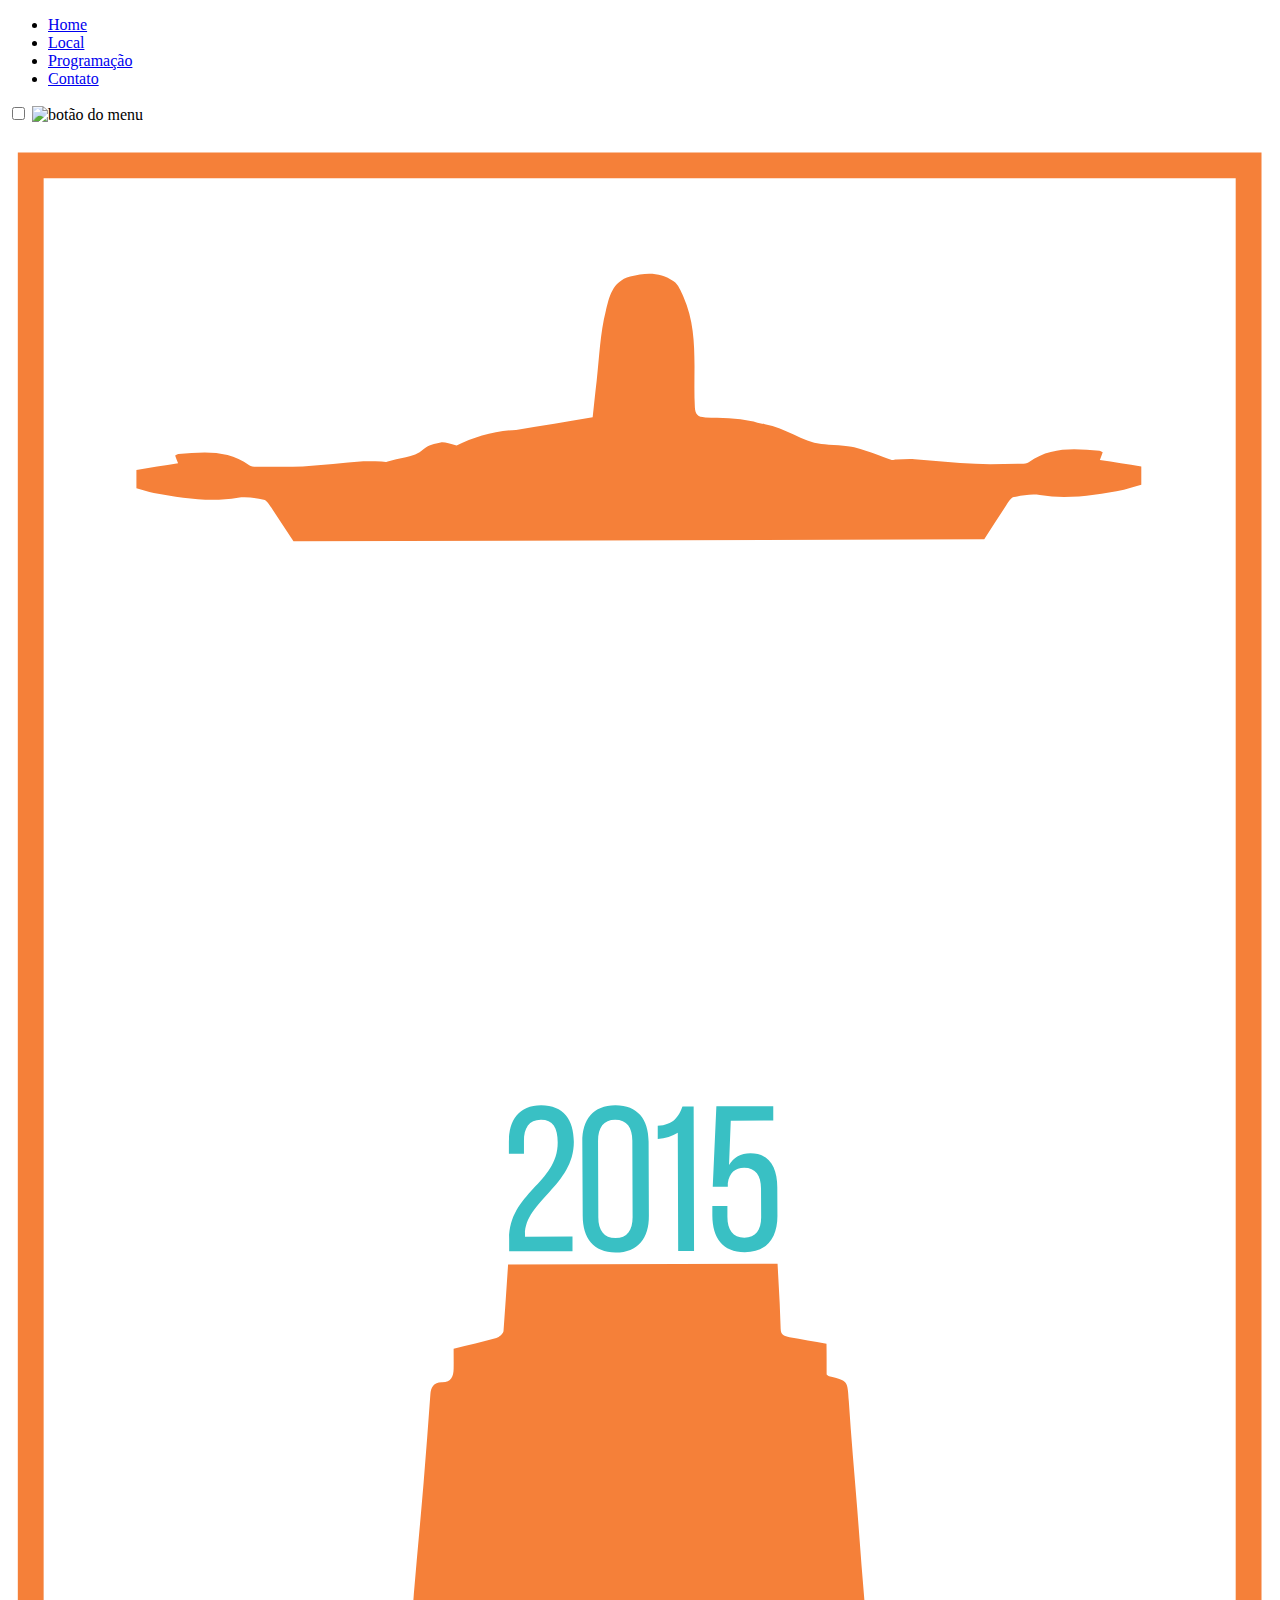
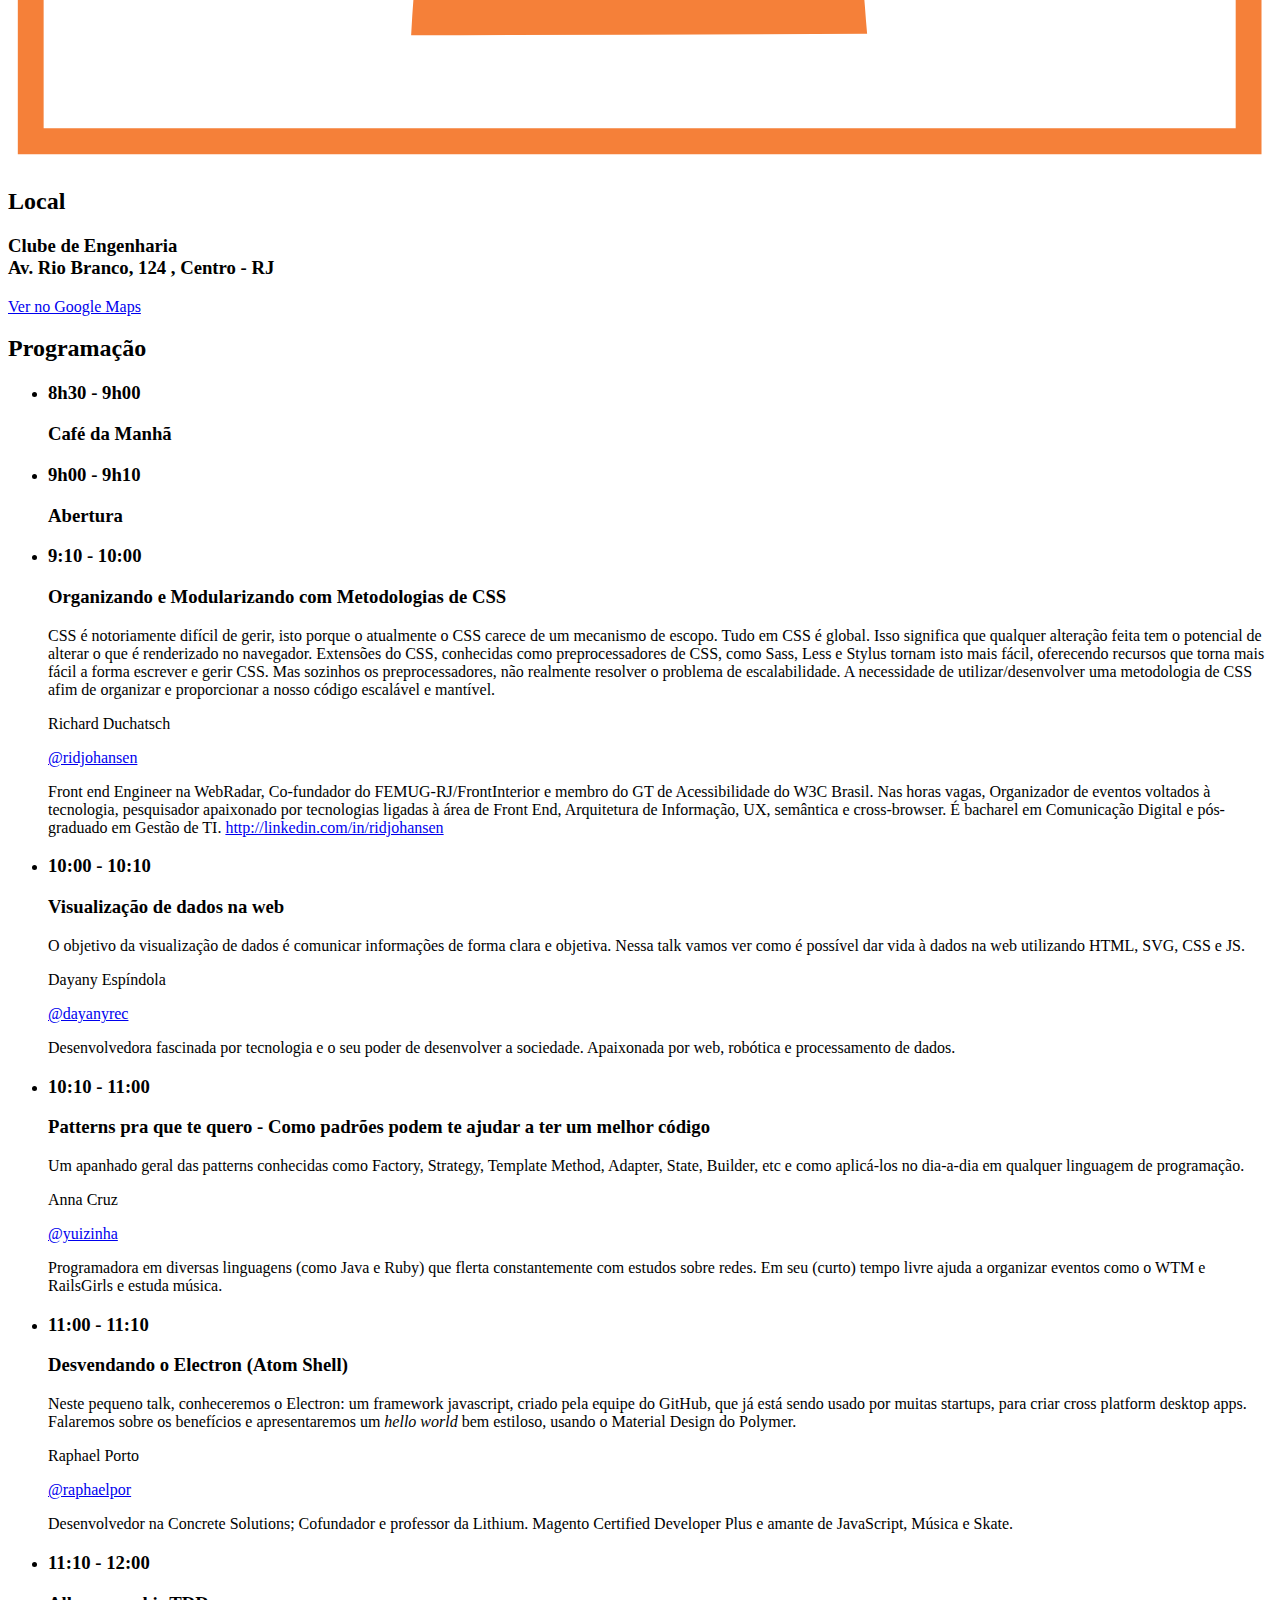
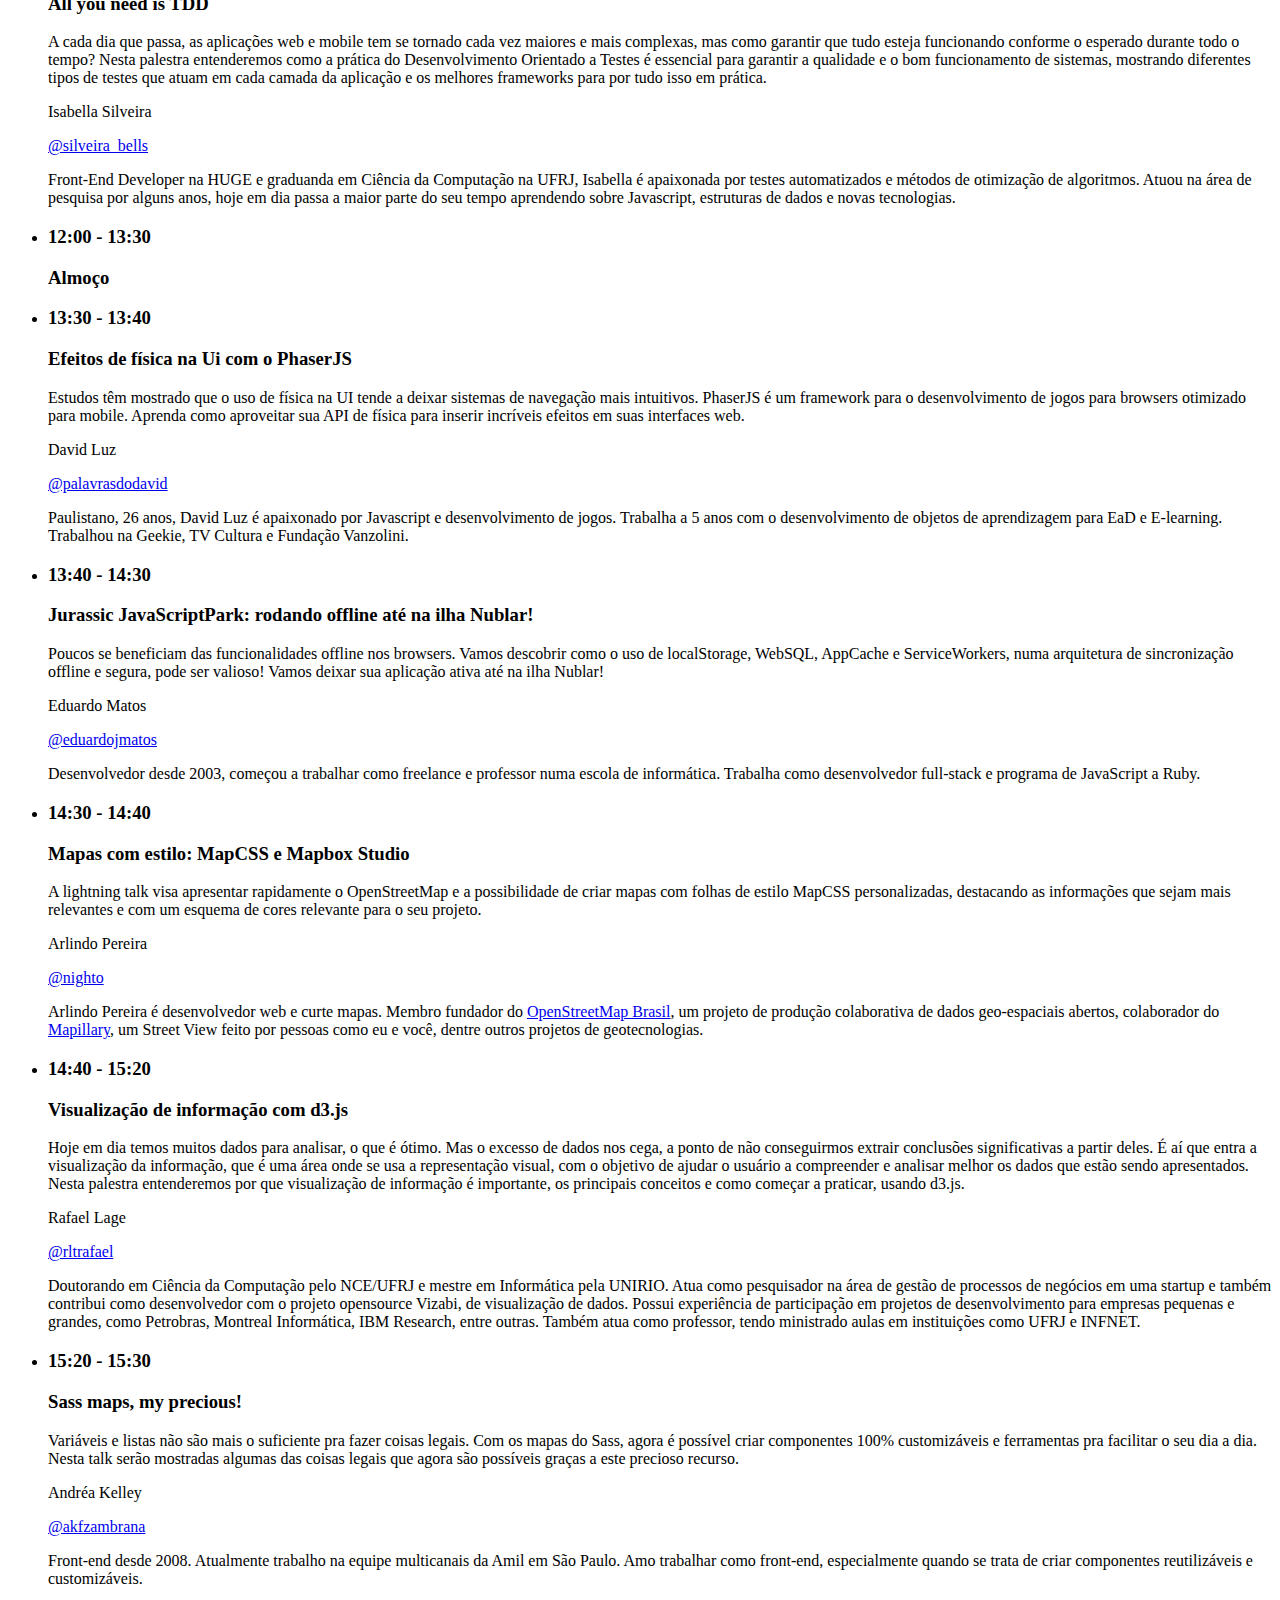
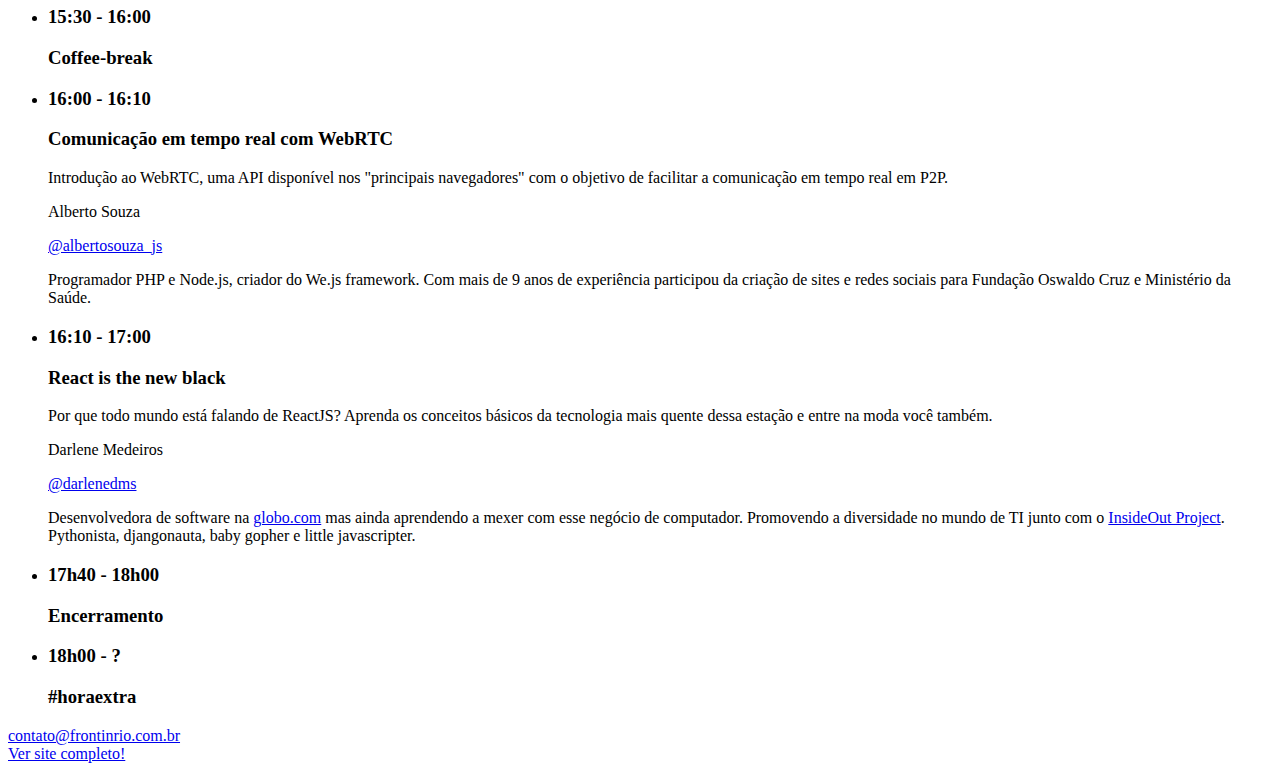
==== commit f3023ffc: "Removing manifest from index.html" ====
--- a/index.html
+++ b/index.html
@@ -45,7 +45,7 @@
     <meta name="twitter:image" content="">
     <link href='http://fonts.googleapis.com/css?family=Open+Sans:400,300,600,700,800' rel='stylesheet' type='text/css'>
     <link rel="stylesheet" src="http://normalize-css.googlecode.com/svn/trunk/normalize.css" />
-    <link rel="stylesheet" href="css/style.css">
+    <link rel="stylesheet" href="css/day-of-event.css">
     <meta name="viewport" content="width=device-width, initial-scale=1">
 </head>
 
@@ -56,17 +56,11 @@
                 <li>
                     <a href="#">Home</a>
                 </li>
+                 <li>
+                    <a href="#location">Local</a>
+                </li>
                 <li>
                     <a href="#schedule">Programação</a>
-                </li>
-                <li>
-                    <a href="#location">Local</a>
-                </li>
-                <li>
-                    <a href="#sponsors">Patrocinadores</a>
-                </li>
-                <li>
-                    <a href="#about">Sobre</a>
                 </li>
                 <li>
                     <a href="#contact">Contato</a>
@@ -80,521 +74,243 @@
         <img src="data:image/svg+xml;utf8,<svg xmlns='http://www.w3.org/2000/svg' xmlns:xlink='http://www.w3.org/1999/xlink' version='1.1' x='0px' y='0px' fill='#DA5D10' width='20px' height='20px' viewBox='0 0 30 30' enable-background='new 0 0 30 30' xml:space='preserve'><rect width='30' height='3'/><rect y='24' width='30' height='3'/><rect y='12' width='30' height='3'/></svg>" alt="botão do menu">
     </label>
     <div class="site-wrap">
-        <div class="wrapper-flex">
             <section class="first-section" itemscope itemtype="http://schema.org/Event">
-                <h1 itemprop="name"> 
+                <h1 itemprop="name">
                     <img src="img/logo-frontinrio.svg" alt="Logo Front in Rio 2015">
                 </h1>
-                <div class="event-info">
-                    <meta itemprop="startDate" content="2015-06-06T06:00">
-                    <p class="event-date">19 de Dezembro</p>
-                    <p class="event-location" itemprop="address" itemscope itemtype="http://schema.org/PostalAddress">
-                        <a href="https://www.google.com.br/maps/place/Clube+de+Engenharia/@-22.9048931,-43.1779741,15z/data=!4m2!3m1!1s0x0:0xff702cce0d4941da?sa=X&ved=0CH0Q_BIwCmoVChMI3ubqv_LOyAIVSoKQCh0cvQLg" target="_blank">
-                            <i class="flaticon-pin56"></i> Clube de Engenharia
-                            <br>
-                            <span itemprop="streetAddress"> Av. Rio Branco, 124 </span>, <span itemprop="addressLocality">Centro</span> - <span itemprop="addressRegion">RJ</span>
-                        </a>
-                    </p>
-                    <a class="hero-button" target="_blank" href="http://www.eventick.com.br/front-in-rio">Inscreva-se</a>
-                </div>
             </section>
-        </div>
-        <section id="schedule">
-            <h2>Programação</h2>
-            <ul class="talkers">
-                <li class="talker">
-                    <div class="talk-info">
-                        <h3 class="talk-time">8h30 - 9h00</h3>
-                        <h3 class="talk-title">Café da Manhã</h3>
-                    </div>
-                </li>
-                <li class="talker">
-                    <div class="talk-info">
-                        <h3 class="talk-time">9h00 - 9h10</h3>
-                        <h3 class="talk-title">Abertura</h3>
-                    </div>
-                </li>
-                <li class="talker">
-                    <div class="talk-info">
-                        <h3 class="talk-time">9:10 - 10:00</h3>
-                        <h3 class="talk-title">Organizando e Modularizando com Metodologias de CSS</h3>
-                        <p>CSS é notoriamente difícil de gerir, isto porque o atualmente o CSS carece de um mecanismo de escopo. Tudo em CSS é global. Isso significa que qualquer alteração feita tem o potencial de alterar o que é renderizado no navegador. Extensões do CSS, conhecidas como preprocessadores de CSS, como Sass, Less e Stylus tornam isto mais fácil, oferecendo recursos que torna mais fácil a forma escrever e gerir CSS. Mas sozinhos os preprocessadores, não realmente resolver o problema de escalabilidade. A necessidade de utilizar/desenvolver uma metodologia de CSS afim de organizar e proporcionar a nosso código escalável e mantível.</p>
-                        <div class="talker-info">
-                            <figure class="talker-pic">
-                                <img src="img/palestrantes/richard-duchatsch.jpg" width="200">
-                            </figure>
-                            <p class="talker-name">Richard Duchatsch </p>
-                            <a href="http://twitter.com/ridjohansen" class="talker-twitter" target="_blank">@ridjohansen</a>
-                            <p class="talker-bio">Front end Engineer na WebRadar, Co-fundador do FEMUG-RJ/FrontInterior e membro do GT de Acessibilidade do W3C Brasil. Nas horas vagas, Organizador de eventos voltados à tecnologia, pesquisador apaixonado por tecnologias ligadas à área de Front End, Arquitetura de Informação, UX, semântica e cross-browser. É bacharel em Comunicação Digital e pós-graduado em Gestão de TI. <a href="http://linkedin.com/in/ridjohansen" target="_blank">http://linkedin.com/in/ridjohansen</a></p>
-                        </div>
-                    </div>
-                </li>
-                <li class="talker lightning-talk ">
-                    <div class="talk-info">
-                        <h3 class="talk-time lightning">10:00 - 10:10</h3>
-                        <h3 class="talk-title ">Visualização de dados na web</h3>
-                        <p>O objetivo da visualização de dados é comunicar informações de forma clara e objetiva. Nessa talk vamos ver como é possível dar vida à dados na web utilizando HTML, SVG, CSS e JS.</p>
-                        <div class="talker-info">
-                            <figure class="talker-pic">
-                                <img src="img/palestrantes/dayany-espindola.jpg" width="200">
-                            </figure>
-                            <p class="talker-name">Dayany Espíndola</p>
-                            <a href="https://twitter.com/dayanyrec" target="_blank" class="talker-twitter">@dayanyrec</a>
-                            <p class="talker-bio">Desenvolvedora fascinada por tecnologia e o seu poder de desenvolver a sociedade. Apaixonada por web, robótica e processamento de dados.</p>
-                        </div>
-                    </div>
-                </li>
-                <li class="talker ">
-                    <div class="talk-info">
-                        <h3 class="talk-time ">10:10 - 11:00</h3>
-                        <h3 class="talk-title">Patterns pra que te quero - Como padrões podem te ajudar a ter um melhor código</h3>
-                        <p>Um apanhado geral das patterns conhecidas como Factory, Strategy, Template Method, Adapter, State, Builder, etc e como aplicá-los no dia-a-dia em qualquer linguagem de programação.</p>
-                        <div class="talker-info">
-                            <figure class="talker-pic">
-                                <img src="img/palestrantes/anna-cruz.png" width="200">
-                            </figure>
-                            <p class="talker-name">Anna Cruz</p>
-                            <a href="https://twitter.com/yuizinha" target="_blank" class="talker-twitter">@yuizinha</a>
-                            <p class="talker-bio">Programadora em diversas linguagens (como Java e Ruby) que flerta constantemente com estudos sobre redes. Em seu (curto) tempo livre ajuda a organizar eventos como o WTM e RailsGirls e estuda música.</p>
-                        </div>
-                    </div>
-                </li>
-                <li class="talker lightning-talk ">
-                    <div class="talk-info">
-                        <h3 class="talk-time lightning">11:00 - 11:10</h3>
-                        <h3 class="talk-title">Desvendando o Electron (Atom Shell)</h3>
-                        <p>Neste pequeno talk, conheceremos o Electron: um framework javascript, criado pela equipe do GitHub, que já está sendo usado por muitas startups, para criar cross platform desktop apps. Falaremos sobre os benefícios e apresentaremos um <em>hello world </em>bem estiloso, usando o Material Design do Polymer.</p>
-                        <div class="talker-info">
-                            <figure class="talker-pic">
-                                <img src="img/palestrantes/raphael-porto.jpg" width="200">
-                            </figure>
-                            <p class="talker-name">Raphael Porto</p>
-                            <a href="http://twitter.com/raphaelpor" target="_blank" class="talker-twitter">@raphaelpor</a>
-                            <p class="talker-bio">Desenvolvedor na Concrete Solutions; Cofundador e professor da Lithium. Magento Certified Developer Plus e amante de JavaScript, Música e Skate.</p>
-                        </div>
-                    </div>
-                </li>
-                <li class="talker ">
-                    <div class="talk-info">
-                        <h3 class="talk-time ">11:10 - 12:00</h3>
-                        <h3 class="talk-title">All you need is TDD</h3>
-                        <p>A cada dia que passa, as aplicações web e mobile tem se tornado cada vez maiores e mais complexas, mas como garantir que tudo esteja funcionando conforme o esperado durante todo o tempo? Nesta palestra entenderemos como a prática do Desenvolvimento Orientado a Testes é essencial para garantir a qualidade e o bom funcionamento de sistemas, mostrando diferentes tipos de testes que atuam em cada camada da aplicação e os melhores frameworks para por tudo isso em prática.</p>
-                        <div class="talker-info">
-                            <figure class="talker-pic">
-                                <img src="img/palestrantes/isabella-silveira.jpg" width="200">
-                            </figure>
-                            <p class="talker-name">Isabella Silveira</p>
-                            <a href="https://twitter.com/silveira_bells" target="_blank" class="talker-twitter">@silveira_bells</a>
-                            <p class="talker-bio">Front-End Developer na HUGE e graduanda em Ciência da Computação na UFRJ, Isabella é apaixonada por testes automatizados e métodos de otimização de algoritmos. Atuou na área de pesquisa por alguns anos, hoje em dia passa a maior parte do seu tempo aprendendo sobre Javascript, estruturas de dados e novas tecnologias. </p>
-                        </div>
-                    </div>
-                </li>
-                <li class="talker">
-                    <div class="talk-info">
-                        <h3 class="talk-time">12:00 - 13:30</h3>
-                        <h3 class="talk-title">Almoço</h3>
-                    </div>
-                </li>
-                <li class="talker lightning-talk">
-                    <div class="talk-info">
-                        <h3 class="talk-time lightning">13:30 - 13:40</h3>
-                        <h3 class="talk-title">Efeitos de física na Ui com o PhaserJS</h3>
-                        <p>Estudos têm mostrado que o uso de física na UI tende a deixar sistemas de navegação mais intuitivos. PhaserJS é um framework para o desenvolvimento de jogos para browsers otimizado para mobile. Aprenda como aproveitar sua API de física para inserir incríveis efeitos em suas interfaces web.</p>
-                        <div class="talker-info">
-                            <figure class="talker-pic">
-                                <img src="img/palestrantes/david-luz.jpg" width="200">
-                            </figure>
-                            <p class="talker-name">David Luz</p>
-                            <a href="https://twitter.com/palavrasdodavid " target="_blank" class="talker-twitter">@palavrasdodavid</a>
-                            <p class="talker-bio">Paulistano, 26 anos, David Luz é apaixonado por Javascript e desenvolvimento de jogos. Trabalha a 5 anos com o desenvolvimento de objetos de aprendizagem para EaD e E-learning. Trabalhou na Geekie, TV Cultura e Fundação Vanzolini.</p>
-                        </div>
-                    </div>
-                </li>
-                <li class="talker">
-                    <div class="talk-info">
-                        <h3 class="talk-time">13:40 - 14:30</h3>
-                        <h3 class="talk-title">Jurassic JavaScriptPark: rodando offline até na ilha Nublar!</h3>
-                        <p>Poucos se beneficiam das funcionalidades offline nos browsers. Vamos descobrir como o uso de localStorage, WebSQL, AppCache e ServiceWorkers, numa arquitetura de sincronização offline e segura, pode ser valioso! Vamos deixar sua aplicação ativa até na ilha Nublar!</p>
-                        <div class="talker-info">
-                            <figure class="talker-pic">
-                                <img src="img/palestrantes/eduardo-matos.jpg" width="200">
-                            </figure>
-                            <p class="talker-name">Eduardo Matos</p>
-                            <a href="https://twitter.com/eduardojmatos/" target="_blank" class="talker-twitter">@eduardojmatos</a>
-                            <p class="talker-bio">Desenvolvedor desde 2003, começou a trabalhar como freelance e professor numa escola de informática. Trabalha como desenvolvedor full-stack e programa de JavaScript a Ruby.</p>
-                        </div>
-                    </div>
-                </li>
-                <li class="talker lightning-talk">
-                    <div class="talk-info">
-                        <h3 class="talk-time lightning">14:30 - 14:40</h3>
-                        <h3 class="talk-title">Mapas com estilo: MapCSS e Mapbox Studio</h3>
-                        <p>A lightning talk visa apresentar rapidamente o OpenStreetMap e a possibilidade de criar mapas com folhas de estilo MapCSS personalizadas, destacando as informações que sejam mais relevantes e com um esquema de cores relevante para o seu projeto.</p>
-                        <div class="talker-info">
-                            <figure class="talker-pic">
-                                <img class="arlindo" src="img/palestrantes/arlindo-pereira.jpg" width="200">
-                            </figure>
-                            <p class="talker-name">Arlindo Pereira</p>
-                            <a href="http://twitter.com/nighto" target="_blank" class="talker-twitter">@nighto</a>
-                            <p class="talker-bio">Arlindo Pereira é desenvolvedor web e curte mapas. Membro fundador do <a href="http://openstreetmap.com.br/" target="_blank">OpenStreetMap Brasil</a>, um projeto de produção colaborativa de dados geo-espaciais abertos, colaborador do <a href="http://mapillary.com/" target="_blank">Mapillary</a>, um Street View feito por pessoas como eu e você, dentre outros projetos de geotecnologias.</p>
-                        </div>
-                    </div>
-                </li>
-                <li class="talker ">
-                    <div class="talk-info">
-                        <h3 class="talk-time ">14:40 - 15:20</h3>
-                        <h3 class="talk-title ">Visualização de informação com d3.js</h3>
-                        <p class="talk-description">Hoje em dia temos muitos dados para analisar, o que é ótimo. Mas o excesso de dados nos cega, a ponto de não conseguirmos extrair conclusões significativas a partir deles. É aí que entra a visualização da informação, que é uma área onde se usa a representação visual, com o objetivo de ajudar o usuário a compreender e analisar melhor os dados que estão sendo apresentados. Nesta palestra entenderemos por que visualização de informação é importante, os principais conceitos e como começar a praticar, usando d3.js.</p>
-                        <div class="talker-info">
-                            <figure class="talker-pic">
-                                <img src="img/palestrantes/rafael-lage.jpg" width="200">
-                            </figure>
-                            <p class="talker-name">Rafael Lage</p>
-                            <a href="https://twitter.com/rltrafael" target="_blank" class="talker-twitter">@rltrafael</a>
-                            <p class="talker-bio">Doutorando em Ciência da Computação pelo NCE/UFRJ e mestre em Informática pela UNIRIO. Atua como pesquisador na área de gestão de processos de negócios em uma startup e também contribui como desenvolvedor com o projeto opensource Vizabi, de visualização de dados. Possui experiência de participação em projetos de desenvolvimento para empresas pequenas e grandes, como Petrobras, Montreal Informática, IBM Research, entre outras. Também atua como professor, tendo ministrado aulas em instituições como UFRJ e INFNET.</p>
-                        </div>
-                    </div>
-                </li>
-                <li class="talker lightning-talk">
-                    <div class="talk-info">
-                        <h3 class="talk-time lightning">15:20 - 15:30</h3>
-                        <h3 class="talk-title ">Sass maps, my precious!</h3>
-                        <p class="talk-description">Variáveis e listas não são mais o suficiente pra fazer coisas legais. Com os mapas do Sass, agora é possível criar componentes 100% customizáveis e ferramentas pra facilitar o seu dia a dia. Nesta talk serão mostradas algumas das coisas legais que agora são possíveis graças a este precioso recurso.</p>
-                        <div class="talker-info">
-                            <figure class="talker-pic">
-                                <img class="andrea" src="img/palestrantes/andrea-kelley.jpeg" width="200">
-                            </figure>
-                            <p class="talker-name">Andréa Kelley</p>
-                            <a href="https://twitter.com/akfzambrana" target="_blank" class="talker-twitter">@akfzambrana</a>
-                            <p class="talker-bio">Front-end desde 2008. Atualmente trabalho na equipe multicanais da Amil em São Paulo. Amo trabalhar como front-end, especialmente quando se trata de criar componentes reutilizáveis e customizáveis.</p>
-                        </div>
-                    </div>
-                </li>
-                <li class="talker">
-                    <div class="talk-info">
-                        <h3 class="talk-time ">15:30 - 16:00</h3>
-                        <h3 class="talk-title">Coffee-break</h3>
-                    </div>
-                </li>
-                <li class="talker lightning-talk">
-                    <div class="talk-info">
-                        <h3 class="talk-time lightning">16:00 - 16:10</h3>
-                        <h3 class="talk-title">Comunicação em tempo real com WebRTC</h3>
-                        <p>Introdução ao WebRTC, uma API disponível nos "principais navegadores" com o objetivo de facilitar a comunicação em tempo real em P2P.</p>
-                        <div class="talker-info">
-                            <figure class="talker-pic">
-                                <img src="img/palestrantes/alberto-souza.jpg" width="200">
-                            </figure>
-                            <p class="talker-name">Alberto Souza</p>
-                            <a href="https://twitter.com/albertosouza_js" class="talker-twitter">@albertosouza_js</a>
-                            <p class="talker-bio">Programador PHP e Node.js, criador do We.js framework. Com mais de 9 anos de experiência participou da criação de sites e redes sociais para Fundação Oswaldo Cruz e Ministério da Saúde.</p>
-                        </div>
-                    </div>
-                </li>
-                <li class="talker">
-                    <div class="talk-info">
-                        <h3 class="talk-time">16:10 - 17:00</h3>
-                        <h3 class="talk-title">React is the new black</h3>
-                        <p>Por que todo mundo está falando de ReactJS? Aprenda os conceitos básicos da tecnologia mais quente dessa estação e entre na moda você também.</p>
-                        <div class="talker-info">
-                            <figure class="talker-pic">
-                                <img src="img/palestrantes/darlene-medeiros.jpg" width="200">
-                            </figure>
-                            <p class="talker-name">Darlene Medeiros</p>
-                            <a href="https://github.com/darlenedms" class="talker-twitter">@darlenedms</a>
-                            <p class="talker-bio">Desenvolvedora de software na <a href="http://www.globo.com" target="_blank">globo.com</a> mas ainda aprendendo a mexer com esse negócio de computador. Promovendo a diversidade no mundo de TI junto com o <a href="http://insideoutproject.xyz/" target="_blank">InsideOut Project</a>. Pythonista, djangonauta, baby gopher e little javascripter.</p>
-                        </div>
-                    </div>
-                </li>
-                <li class="talker">
-                    <div class="talk-info before-last">
-                        <h3 class="talk-time ">17h40 - 18h00</h3>
-                        <h3 class="talk-title">Encerramento</h3>
-                    </div>
-                </li>
-                <li class="talker last">
-                    <div class="talk-info">
-                        <h3 class="talk-time ">18h00 - ?</h3>
-                        <h3 class="talk-title">#horaextra</h3>
-                    </div>
-                </li>
-            </ul>
-        </section>
-        <section id="talkers">
-            <h2>Palestrantes</h2>
-            <ul class="talkers">
-                <label for="talk-desc1">
-                    <input type="checkbox" id="talk-desc1">
-                    <li class="talker full-talk see-more">
-                        <div class="talk-info ">
-                            <div class="talker-info">
-                                <figure class="talker-pic">
-                                    <img src="img/palestrantes/isabella-silveira.jpg" width="200">
-                                </figure>
-                                <p class="talker-name">Isabella Silveira</p>
-                                <a href="https://twitter.com/silveira_bells" target="_blank" class="talker-twitter">@silveira_bells</a>
-                                <p class="talker-bio">Front-End Developer na HUGE e graduanda em Ciência da Computação na UFRJ, Isabella é apaixonada por testes automatizados e métodos de otimização de algoritmos. Atuou na área de pesquisa por alguns anos, hoje em dia passa a maior parte do seu tempo aprendendo sobre Javascript, estruturas de dados e novas tecnologias. </p>
-                            </div>
-                            <!--  <h3 class="talk-title">All you need is TDD</h3>
-                            <p class="talk-description">A cada dia que passa, as aplicações web e mobile tem se tornado cada vez maiores e mais complexas, mas como garantir que tudo esteja funcionando conforme o esperado durante todo o tempo? Nesta palestra entenderemos como a prática do Desenvolvimento Orientado a Testes é essencial para garantir a qualidade e o bom funcionamento de sistemas, mostrando diferentes tipos de testes que atuam em cada camada da aplicação e os melhores frameworks para por tudo isso em prática.</p> -->
-                        </div>
-                    </li>
-                </label>
-                <label for="talk-desc2">
-                    <input type="checkbox" id="talk-desc2">
-                    <li class="talker full-talk see-more">
-                        <div class="talk-info ">
-                            <div class="talker-info">
-                                <figure class="talker-pic">
-                                    <img src="img/palestrantes/richard-duchatsch.jpg" width="200">
-                                </figure>
-                                <p class="talker-name">Richard Duchatsch </p>
-                                <a href="http://twitter.com/ridjohansen" class="talker-twitter" target="_blank">@ridjohansen</a>
-                                <p class="talker-bio">Front end Engineer na WebRadar, Co-fundador do FEMUG-RJ/FrontInterior e membro do GT de Acessibilidade do W3C Brasil. Nas horas vagas, Organizador de eventos voltados à tecnologia, pesquisador apaixonado por tecnologias ligadas à área de Front End, Arquitetura de Informação, UX, semântica e cross-browser. É bacharel em Comunicação Digital e pós-graduado em Gestão de TI. <a href="http://linkedin.com/in/ridjohansen" target="_blank">http://linkedin.com/in/ridjohansen</a></p>
-                            </div>
-                            <!--   <h3 class="talk-title">Organizando e Modularizando com Metodologias de CSS</h3>
-                            <p class="talk-description">CSS é notoriamente difícil de gerir, isto porque o atualmente o CSS carece de um mecanismo de escopo. Tudo em CSS é global. Isso significa que qualquer alteração feita tem o potencial de alterar o que é renderizado no navegador. Extensões do CSS, conhecidas como preprocessadores de CSS, como Sass, Less e Stylus tornam isto mais fácil, oferecendo recursos que torna mais fácil a forma escrever e gerir CSS. Mas sozinhos os preprocessadores, não realmente resolver o problema de escalabilidade. A necessidade de utilizar/desenvolver uma metodologia de CSS afim de organizar e proporcionar a nosso código escalável e mantível.</p> -->
-                        </div>
-                    </li>
-                </label>
-                <label for="talk-desc3">
-                    <input type="checkbox" id="talk-desc3">
-                    <li class="talker full-talk see-more">
-                        <div class="talk-info">
-                            <div class="talker-info">
-                                <figure class="talker-pic">
-                                    <img src="img/palestrantes/eduardo-matos.jpg" width="200">
-                                </figure>
-                                <p class="talker-name">Eduardo Matos</p>
-                                <a href="https://twitter.com/eduardojmatos/" target="_blank" class="talker-twitter">@eduardojmatos</a>
-                                <p class="talker-bio">Desenvolvedor desde 2003, começou a trabalhar como freelance e professor numa escola de informática. Trabalha como desenvolvedor full-stack e programa de JavaScript a Ruby.</p>
-                            </div>
-                            <!--  <h3 class="talk-title">Jurassic JavaScriptPark: rodando offline até na ilha Nublar!</h3>
-                            <p class="talk-description">Poucos se beneficiam das funcionalidades offline nos browsers. Vamos descobrir como o uso de localStorage, WebSQL, AppCache e ServiceWorkers, numa arquitetura de sincronização offline e segura, pode ser valioso! Vamos deixar sua aplicação ativa até na ilha Nublar!</p> -->
-                        </div>
-                    </li>
-                </label>
-                <label for="talk-desc4">
-                    <input type="checkbox" id="talk-desc4">
-                    <li class="talker full-talk see-more">
-                        <div class="talk-info">
-                            <div class="talker-info">
-                                <figure class="talker-pic">
-                                    <img src="img/palestrantes/darlene-medeiros.jpg" width="200">
-                                </figure>
-                                <p class="talker-name">Darlene Medeiros</p>
-                                <a href="https://github.com/darlenedms" class="talker-twitter">@darlenedms</a>
-                                <p class="talker-bio">Desenvolvedora de software na <a href="http://www.globo.com" target="_blank">globo.com</a> mas ainda aprendendo a mexer com esse negócio de computador. Promovendo a diversidade no mundo de TI junto com o <a href="http://insideoutproject.xyz/" target="_blank">InsideOut Project</a>. Pythonista, djangonauta, baby gopher e little javascripter.</p>
-                            </div>
-                            <!-- <h3 class="talk-title">React is the new black</h3>
-                            <p class="talk-description">Por que todo mundo está falando de ReactJS? Aprenda os conceitos básicos da tecnologia mais quente dessa estação e entre na moda você também.</p> -->
-                        </div>
-                    </li>
-                </label>
-                <label for="talk-desc5">
-                    <input type="checkbox" id="talk-desc5">
-                    <li class="talker full-talk see-more ">
-                        <div class="talk-info">
-                            <div class="talker-info">
-                                <figure class="talker-pic">
-                                    <img src="img/palestrantes/anna-cruz.png" width="200">
-                                </figure>
-                                <p class="talker-name">Anna Cruz</p>
-                                <a href="https://twitter.com/yuizinha" target="_blank" class="talker-twitter">@yuizinha</a>
-                                <p class="talker-bio">Programadora em diversas linguagens (como Java e Ruby) que flerta constantemente com estudos sobre redes. Em seu (curto) tempo livre ajuda a organizar eventos como o WTM e RailsGirls e estuda música.</p>
-                            </div>
-                            <!-- <h3 class="talk-title">Patterns pra que te quero - Como padrões podem te ajudar a ter um melhor código</h3>
-                            <p class="talk-description">Um apanhado geral das patterns conhecidas como Factory, Strategy, Template Method, Adapter, State, Builder, etc e como aplicá-los no dia-a-dia em qualquer linguagem de programação.</p> -->
-                        </div>
-                    </li>
-                </label>
-                <label for="talk-desc6">
-                    <input type="checkbox" id="talk-desc6">
-                    <li class="talker full-talk see-more">
-                        <div class="talk-info">
-                            <div class="talker-info">
-                                <figure class="talker-pic">
-                                    <img src="img/palestrantes/rafael-lage.jpg" width="200">
-                                </figure>
-                                <p class="talker-name">Rafael Lage</p>
-                                <a href="https://twitter.com/rltrafael" target="_blank" class="talker-twitter">@rltrafael</a>
-                                <p class="talker-bio">Doutorando em Ciência da Computação pelo NCE/UFRJ e mestre em Informática pela UNIRIO. Atua como pesquisador na área de gestão de processos de negócios em uma startup e também contribui como desenvolvedor com o projeto opensource Vizabi, de visualização de dados. Possui experiência de participação em projetos de desenvolvimento para empresas pequenas e grandes, como Petrobras, Montreal Informática, IBM Research, entre outras. Também atua como professor, tendo ministrado aulas em instituições como UFRJ e INFNET.</p>
-                            </div>
-                            <!--  <h3 class="talk-title ">Visualização de informação com d3.js</h3>
-                            <p class="talk-description">Hoje em dia temos muitos dados para analisar, o que é ótimo. Mas o excesso de dados nos cega, a ponto de não conseguirmos extrair conclusões significativas a partir deles. É aí que entra a visualização da informação, que é uma área onde se usa a representação visual, com o objetivo de ajudar o usuário a compreender e analisar melhor os dados que estão sendo apresentados. Nesta palestra entenderemos por que visualização de informação é importante, os principais conceitos e como começar a praticar, usando d3.js.</p> -->
-                        </div>
-                    </li>
-                </label>
-                <label for="talk-desc7">
-                    <input type="checkbox" id="talk-desc7">
-                    <li class="talker lightning see-more">
-                        <div class="talk-info">
-                            <div class="talker-info">
-                                <figure class="talker-pic">
-                                    <img src="img/palestrantes/raphael-porto.jpg" width="200">
-                                </figure>
-                                <p class="talker-name">Raphael Porto</p>
-                                <a href="http://twitter.com/raphaelpor" target="_blank" class="talker-twitter">@raphaelpor</a>
-                                <p class="talker-bio">Desenvolvedor na Concrete Solutions; Cofundador e professor da Lithium. Magento Certified Developer Plus e amante de JavaScript, Música e Skate.</p>
-                            </div>
-                            <!--   <h3 class="talk-title">Desvendando o Electron (Atom Shell)</h3>
-                            <p class="talk-description">Neste pequeno talk, conheceremos o Electron: um framework javascript, criado pela equipe do GitHub, que já está sendo usado por muitas startups, para criar cross platform desktop apps. Falaremos sobre os benefícios e apresentaremos um <em>hello world </em>bem estiloso, usando o Material Design do Polymer.</p> -->
-                        </div>
-                    </li>
-                </label>
-                <label for="talk-desc8">
-                    <input type="checkbox" id="talk-desc8">
-                    <li class="talker lightning see-more">
-                        <div class="talk-info ">
-                            <div class="talker-info">
-                                <figure class="talker-pic">
-                                    <img class="arlindo" src="img/palestrantes/arlindo-pereira.jpg" width="200">
-                                </figure>
-                                <p class="talker-name">Arlindo Pereira</p>
-                                <a href="http://twitter.com/nighto" target="_blank" class="talker-twitter">@nighto</a>
-                                <p class="talker-bio">Arlindo Pereira é desenvolvedor web e curte mapas. Membro fundador do <a href="http://openstreetmap.com.br/" target="_blank">OpenStreetMap Brasil</a>, um projeto de produção colaborativa de dados geo-espaciais abertos, colaborador do <a href="http://mapillary.com/" target="_blank">Mapillary</a>, um Street View feito por pessoas como eu e você, dentre outros projetos de geotecnologias.</p>
-                            </div>
-                            <!--  <h3 class="talk-title">Mapas com estilo: MapCSS e Mapbox Studio</h3>
-                            <p class="talk-description">A lightning talk visa apresentar rapidamente o OpenStreetMap e a possibilidade de criar mapas com folhas de estilo MapCSS personalizadas, destacando as informações que sejam mais relevantes e com um esquema de cores relevante para o seu projeto.</p> -->
-                        </div>
-                    </li>
-                </label>
-                <label for="talk-desc9">
-                    <input type="checkbox" id="talk-desc9">
-                    <li class="talker lightning see-more">
-                        <div class="talk-info">
-                            <div class="talker-info">
-                                <figure class="talker-pic">
-                                    <img src="img/palestrantes/alberto-souza.jpg" width="200">
-                                </figure>
-                                <p class="talker-name">Alberto Souza</p>
-                                <a href="https://twitter.com/albertosouza_js" class="talker-twitter">@albertosouza_js</a>
-                                <p class="talker-bio">Programador PHP e Node.js, criador do We.js framework. Com mais de 9 anos de experiência participou da criação de sites e redes sociais para Fundação Oswaldo Cruz e Ministério da Saúde.</p>
-                            </div>
-                            <!-- <h3 class="talk-title">Comunicação em tempo real com WebRTC</h3>
-                            <p class="talk-description">Introdução ao WebRTC, uma API disponível nos "principais navegadores" com o objetivo de facilitar a comunicação em tempo real em P2P.</p> -->
-                        </div>
-                    </li>
-                </label>
-                <label for="talk-desc10">
-                    <input type="checkbox" id="talk-desc10">
-                    <li class="talker lightning see-more">
-                        <div class="talk-info">
-                            <div class="talker-info">
-                                <figure class="talker-pic">
-                                    <img src="img/palestrantes/dayany-espindola.jpg" width="200">
-                                </figure>
-                                <p class="talker-name">Dayany Espíndola</p>
-                                <a href="https://twitter.com/dayanyrec" target="_blank" class="talker-twitter">@dayanyrec</a>
-                                <p class="talker-bio">Desenvolvedora fascinada por tecnologia e o seu poder de desenvolver a sociedade. Apaixonada por web, robótica e processamento de dados.</p>
-                            </div>
-                            <!--  <h3 class="talk-title ">Visualização de dados na web</h3>
-                            <p class="talk-description">O objetivo da visualização de dados é comunicar informações de forma clara e objetiva. Nessa talk vamos ver como é possível dar vida à dados na web utilizando HTML, SVG, CSS e JS.</p> -->
-                        </div>
-                    </li>
-                </label>
-                <label for="talk-desc11">
-                    <input type="checkbox" id="talk-desc11">
-                    <li class="talker lightning see-more">
-                        <div class="talk-info">
-                            <div class="talker-info">
-                                <figure class="talker-pic">
-                                    <img src="img/palestrantes/david-luz.jpg" width="200">
-                                </figure>
-                                <p class="talker-name">David Luz</p>
-                                <a href="https://twitter.com/palavrasdodavid " target="_blank" class="talker-twitter">@palavrasdodavid</a>
-                                <p class="talker-bio">Paulistano, 26 anos, David Luz é apaixonado por Javascript e desenvolvimento de jogos. Trabalha a 5 anos com o desenvolvimento de objetos de aprendizagem para EaD e E-learning. Trabalhou na Geekie, TV Cultura e Fundação Vanzolini.</p>
-                            </div>
-                            <!-- <h3 class="talk-title">Efeitos de física na Ui com o PhaserJS</h3>
-                            <p class="talk-description">Estudos têm mostrado que o uso de física na UI tende a deixar sistemas de navegação mais intuitivos. PhaserJS é um framework para o desenvolvimento de jogos para browsers otimizado para mobile. Aprenda como aproveitar sua API de física para inserir incríveis efeitos de em suas interfaces web.</p> -->
-                        </div>
-                    </li>
-                </label>
-                <label for="talk-desc12">
-                    <input type="checkbox" id="talk-desc12">
-                    <li class="talker lightning see-more">
-                        <div class="talk-info">
-                            <div class="talker-info">
-                                <figure class="talker-pic">
-                                    <img class="andrea" src="img/palestrantes/andrea-kelley.jpeg" width="200">
-                                </figure>
-                                <p class="talker-name">Andréa Kelley</p>
-                                <a href="https://twitter.com/akfzambrana" target="_blank" class="talker-twitter">@akfzambrana</a>
-                                <p class="talker-bio">Front-end desde 2008. Atualmente trabalho na equipe multicanais da Amil em São Paulo. Amo trabalhar como front-end, especialmente quando se trata de criar componentes reutilizáveis e customizáveis.</p>
-                            </div>
-                            <!-- <h3 class="talk-title ">Sass maps, my precious!</h3>
-                            <p class="talk-description">Variáveis e listas não são mais o suficiente pra fazer coisas legais. Com os mapas do Sass, agora é possível criar componentes 100% customizáveis e ferramentas pra facilitar o seu dia a dia. Nesta talk serão mostradas algumas das coisas legais que agora são possíveis graças a este precioso recurso.</p> -->
-                        </div>
-                    </li>
-                </label>
-            </ul>
-        </section>
         <section id="location">
             <h2>Local</h2>
             <h3>Clube de Engenharia  <br>
 Av. Rio Branco, 124 , Centro - RJ</h3>
             <a href="https://www.google.com.br/maps/place/Clube+de+Engenharia/@-22.9048931,-43.1779741,15z/data=!4m2!3m1!1s0x0:0xff702cce0d4941da?sa=X&ved=0CH0Q_BIwCmoVChMI3ubqv_LOyAIVSoKQCh0cvQLg" target="_blank">Ver no Google Maps</a>
         </section>
-        <section id="sponsors">
-            <h2>Patrocinadores</h2>
-            <h3>Patrocínio Prata</h3>
-            <div class="silver-sponsor">
-                <a href="https://www.caelum.com.br/" target="_blank"><img src="img/caelum-logo.png" alt="logo da empresa caelum"></a>
-            </div>
-            <h3>Patrocínio Bronze</h3>
-            <div class="bronze-sponsor">
-                <a href="http://helabs.com/pt/" target="_blank"><img src="img/helabs.png" alt="logo da empresa he:labs"></a>
-            </div>
-            <h3>Patrocínio Web</h3>
-            <div class="web-sponsor">
-                <a href="http://3days.com.br/" target="_blank"><img src="img/logo-3days.png" alt="logo da empresa 3days"></a>
-                <a href="http://www.clavis.com.br/" target="_blank">
-                    <img src="img/clavis-logo.png" alt="logo da empresa clavis">
-                </a>
-            </div>
-            <a href="img/mediakit.pdf" target='_blank' class="be-sponsor">Seja um patrocinador!</a>
-        </section>
-        <section id="about">
-            <h2>Sobre o evento</h2>
-            <p>O Front in Rio foi o primeiro evento de desenvolvimento front-end do Brasil. Aconteceu nos anos de 2011, 2012 e 2013, reunindo mais de 600 pessoas em suas edições. Voltamos em 2015 para fazer um evento ainda mais incrível. Com palestras sobre os temas mais novos e mais importantes para o mundo front-end. Temos uma grade diversa, que servem de inspiração para quem está começando e para quem já tem muita experiência. O evento é aberto para todos os públicos: desenvolvedores, designers, empreendedores e curiosos vão aprender muito. Aproveite e se inscreva logo!</p>
-            <a href="img/coc.pdf" class="coc-button" target="_blank">Código de Conduta</a>
-            <h2 class="organizers-title">Organizadores</h2>
-            <div class="organizers">
-                <a href="https://twitter.com/pedromarins" target="_blank">
-                    <figure>
-                        <img src="img/pedro.jpg" alt="" width="200">
-                        <figcaption>Pedro Marins
-                            <br> <span>@pedromarins</span></figcaption>
-                    </figure>
-                </a>
-                <a href="https://twitter.com/goldstein_" target="_blank">
-                    <figure>
-                        <img src="img/ricardo.jpg" alt="" width="200">
-                        <figcaption>Ricardo Goldstein
-                            <br><span>@goldstein_</span></figcaption>
-                    </figure>
-                </a>
-            </div>
-        </section>
-        <section class="subscribe">
-            <h3>Já estamos no terceiro lote! <br> <small> (Disponível até 18/12)</small></h3>
-            <a class="hero-button" target="_blank" href="http://www.eventick.com.br/front-in-rio">Inscreva-se</a>
+        <section id="schedule">
+            <h2>Programação</h2>
+            <ul class="talkers">
+                <li class="talker">
+                    <div class="talk-info">
+                        <h3 class="talk-time">8h30 - 9h00</h3>
+                        <h3 class="talk-title">Café da Manhã</h3>
+                    </div>
+                </li>
+                <li class="talker">
+                    <div class="talk-info">
+                        <h3 class="talk-time">9h00 - 9h10</h3>
+                        <h3 class="talk-title">Abertura</h3>
+                    </div>
+                </li>
+                <li class="talker">
+                    <div class="talk-info">
+                        <h3 class="talk-time">9:10 - 10:00</h3>
+                        <h3 class="talk-title">Organizando e Modularizando com Metodologias de CSS</h3>
+                        <p>CSS é notoriamente difícil de gerir, isto porque o atualmente o CSS carece de um mecanismo de escopo. Tudo em CSS é global. Isso significa que qualquer alteração feita tem o potencial de alterar o que é renderizado no navegador. Extensões do CSS, conhecidas como preprocessadores de CSS, como Sass, Less e Stylus tornam isto mais fácil, oferecendo recursos que torna mais fácil a forma escrever e gerir CSS. Mas sozinhos os preprocessadores, não realmente resolver o problema de escalabilidade. A necessidade de utilizar/desenvolver uma metodologia de CSS afim de organizar e proporcionar a nosso código escalável e mantível.</p>
+                        <div class="talker-info">
+                           <!--  <figure class="talker-pic">
+                                <img src="img/palestrantes/richard-duchatsch.jpg" width="200">
+                            </figure> -->
+                            <p class="talker-name">Richard Duchatsch </p>
+                            <a href="http://twitter.com/ridjohansen" class="talker-twitter" target="_blank">@ridjohansen</a>
+                            <p class="talker-bio">Front end Engineer na WebRadar, Co-fundador do FEMUG-RJ/FrontInterior e membro do GT de Acessibilidade do W3C Brasil. Nas horas vagas, Organizador de eventos voltados à tecnologia, pesquisador apaixonado por tecnologias ligadas à área de Front End, Arquitetura de Informação, UX, semântica e cross-browser. É bacharel em Comunicação Digital e pós-graduado em Gestão de TI. <a href="http://linkedin.com/in/ridjohansen" target="_blank">http://linkedin.com/in/ridjohansen</a></p>
+                        </div>
+                    </div>
+                </li>
+                <li class="talker lightning-talk ">
+                    <div class="talk-info">
+                        <h3 class="talk-time lightning">10:00 - 10:10</h3>
+                        <h3 class="talk-title ">Visualização de dados na web</h3>
+                        <p>O objetivo da visualização de dados é comunicar informações de forma clara e objetiva. Nessa talk vamos ver como é possível dar vida à dados na web utilizando HTML, SVG, CSS e JS.</p>
+                        <div class="talker-info">
+                           <!--  <figure class="talker-pic">
+                                <img src="img/palestrantes/dayany-espindola.jpg" width="200">
+                            </figure> -->
+                            <p class="talker-name">Dayany Espíndola</p>
+                            <a href="https://twitter.com/dayanyrec" target="_blank" class="talker-twitter">@dayanyrec</a>
+                            <p class="talker-bio">Desenvolvedora fascinada por tecnologia e o seu poder de desenvolver a sociedade. Apaixonada por web, robótica e processamento de dados.</p>
+                        </div>
+                    </div>
+                </li>
+                <li class="talker ">
+                    <div class="talk-info">
+                        <h3 class="talk-time ">10:10 - 11:00</h3>
+                        <h3 class="talk-title">Patterns pra que te quero - Como padrões podem te ajudar a ter um melhor código</h3>
+                        <p>Um apanhado geral das patterns conhecidas como Factory, Strategy, Template Method, Adapter, State, Builder, etc e como aplicá-los no dia-a-dia em qualquer linguagem de programação.</p>
+                        <div class="talker-info">
+                            <!-- <figure class="talker-pic">
+                                <img src="img/palestrantes/anna-cruz.png" width="200">
+                            </figure> -->
+                            <p class="talker-name">Anna Cruz</p>
+                            <a href="https://twitter.com/yuizinha" target="_blank" class="talker-twitter">@yuizinha</a>
+                            <p class="talker-bio">Programadora em diversas linguagens (como Java e Ruby) que flerta constantemente com estudos sobre redes. Em seu (curto) tempo livre ajuda a organizar eventos como o WTM e RailsGirls e estuda música.</p>
+                        </div>
+                    </div>
+                </li>
+                <li class="talker lightning-talk ">
+                    <div class="talk-info">
+                        <h3 class="talk-time lightning">11:00 - 11:10</h3>
+                        <h3 class="talk-title">Desvendando o Electron (Atom Shell)</h3>
+                        <p>Neste pequeno talk, conheceremos o Electron: um framework javascript, criado pela equipe do GitHub, que já está sendo usado por muitas startups, para criar cross platform desktop apps. Falaremos sobre os benefícios e apresentaremos um <em>hello world </em>bem estiloso, usando o Material Design do Polymer.</p>
+                        <div class="talker-info">
+                            <!-- <figure class="talker-pic">
+                                <img src="img/palestrantes/raphael-porto.jpg" width="200">
+                            </figure> -->
+                            <p class="talker-name">Raphael Porto</p>
+                            <a href="http://twitter.com/raphaelpor" target="_blank" class="talker-twitter">@raphaelpor</a>
+                            <p class="talker-bio">Desenvolvedor na Concrete Solutions; Cofundador e professor da Lithium. Magento Certified Developer Plus e amante de JavaScript, Música e Skate.</p>
+                        </div>
+                    </div>
+                </li>
+                <li class="talker ">
+                    <div class="talk-info">
+                        <h3 class="talk-time ">11:10 - 12:00</h3>
+                        <h3 class="talk-title">All you need is TDD</h3>
+                        <p>A cada dia que passa, as aplicações web e mobile tem se tornado cada vez maiores e mais complexas, mas como garantir que tudo esteja funcionando conforme o esperado durante todo o tempo? Nesta palestra entenderemos como a prática do Desenvolvimento Orientado a Testes é essencial para garantir a qualidade e o bom funcionamento de sistemas, mostrando diferentes tipos de testes que atuam em cada camada da aplicação e os melhores frameworks para por tudo isso em prática.</p>
+                        <div class="talker-info">
+                            <!-- <figure class="talker-pic">
+                                <img src="img/palestrantes/isabella-silveira.jpg" width="200">
+                            </figure> -->
+                            <p class="talker-name">Isabella Silveira</p>
+                            <a href="https://twitter.com/silveira_bells" target="_blank" class="talker-twitter">@silveira_bells</a>
+                            <p class="talker-bio">Front-End Developer na HUGE e graduanda em Ciência da Computação na UFRJ, Isabella é apaixonada por testes automatizados e métodos de otimização de algoritmos. Atuou na área de pesquisa por alguns anos, hoje em dia passa a maior parte do seu tempo aprendendo sobre Javascript, estruturas de dados e novas tecnologias. </p>
+                        </div>
+                    </div>
+                </li>
+                <li class="talker">
+                    <div class="talk-info">
+                        <h3 class="talk-time">12:00 - 13:30</h3>
+                        <h3 class="talk-title">Almoço</h3>
+                    </div>
+                </li>
+                <li class="talker lightning-talk">
+                    <div class="talk-info">
+                        <h3 class="talk-time lightning">13:30 - 13:40</h3>
+                        <h3 class="talk-title">Efeitos de física na Ui com o PhaserJS</h3>
+                        <p>Estudos têm mostrado que o uso de física na UI tende a deixar sistemas de navegação mais intuitivos. PhaserJS é um framework para o desenvolvimento de jogos para browsers otimizado para mobile. Aprenda como aproveitar sua API de física para inserir incríveis efeitos em suas interfaces web.</p>
+                        <div class="talker-info">
+                            <!-- <figure class="talker-pic">
+                                <img src="img/palestrantes/david-luz.jpg" width="200">
+                            </figure> -->
+                            <p class="talker-name">David Luz</p>
+                            <a href="https://twitter.com/palavrasdodavid " target="_blank" class="talker-twitter">@palavrasdodavid</a>
+                            <p class="talker-bio">Paulistano, 26 anos, David Luz é apaixonado por Javascript e desenvolvimento de jogos. Trabalha a 5 anos com o desenvolvimento de objetos de aprendizagem para EaD e E-learning. Trabalhou na Geekie, TV Cultura e Fundação Vanzolini.</p>
+                        </div>
+                    </div>
+                </li>
+                <li class="talker">
+                    <div class="talk-info">
+                        <h3 class="talk-time">13:40 - 14:30</h3>
+                        <h3 class="talk-title">Jurassic JavaScriptPark: rodando offline até na ilha Nublar!</h3>
+                        <p>Poucos se beneficiam das funcionalidades offline nos browsers. Vamos descobrir como o uso de localStorage, WebSQL, AppCache e ServiceWorkers, numa arquitetura de sincronização offline e segura, pode ser valioso! Vamos deixar sua aplicação ativa até na ilha Nublar!</p>
+                        <div class="talker-info">
+                            <!-- <figure class="talker-pic">
+                                <img src="img/palestrantes/eduardo-matos.jpg" width="200">
+                            </figure> -->
+                            <p class="talker-name">Eduardo Matos</p>
+                            <a href="https://twitter.com/eduardojmatos/" target="_blank" class="talker-twitter">@eduardojmatos</a>
+                            <p class="talker-bio">Desenvolvedor desde 2003, começou a trabalhar como freelance e professor numa escola de informática. Trabalha como desenvolvedor full-stack e programa de JavaScript a Ruby.</p>
+                        </div>
+                    </div>
+                </li>
+                <li class="talker lightning-talk">
+                    <div class="talk-info">
+                        <h3 class="talk-time lightning">14:30 - 14:40</h3>
+                        <h3 class="talk-title">Mapas com estilo: MapCSS e Mapbox Studio</h3>
+                        <p>A lightning talk visa apresentar rapidamente o OpenStreetMap e a possibilidade de criar mapas com folhas de estilo MapCSS personalizadas, destacando as informações que sejam mais relevantes e com um esquema de cores relevante para o seu projeto.</p>
+                        <div class="talker-info">
+                          <!--   <figure class="talker-pic">
+                                <img class="arlindo" src="img/palestrantes/arlindo-pereira.jpg" width="200">
+                            </figure> -->
+                            <p class="talker-name">Arlindo Pereira</p>
+                            <a href="http://twitter.com/nighto" target="_blank" class="talker-twitter">@nighto</a>
+                            <p class="talker-bio">Arlindo Pereira é desenvolvedor web e curte mapas. Membro fundador do <a href="http://openstreetmap.com.br/" target="_blank">OpenStreetMap Brasil</a>, um projeto de produção colaborativa de dados geo-espaciais abertos, colaborador do <a href="http://mapillary.com/" target="_blank">Mapillary</a>, um Street View feito por pessoas como eu e você, dentre outros projetos de geotecnologias.</p>
+                        </div>
+                    </div>
+                </li>
+                <li class="talker ">
+                    <div class="talk-info">
+                        <h3 class="talk-time ">14:40 - 15:20</h3>
+                        <h3 class="talk-title ">Visualização de informação com d3.js</h3>
+                        <p class="talk-description">Hoje em dia temos muitos dados para analisar, o que é ótimo. Mas o excesso de dados nos cega, a ponto de não conseguirmos extrair conclusões significativas a partir deles. É aí que entra a visualização da informação, que é uma área onde se usa a representação visual, com o objetivo de ajudar o usuário a compreender e analisar melhor os dados que estão sendo apresentados. Nesta palestra entenderemos por que visualização de informação é importante, os principais conceitos e como começar a praticar, usando d3.js.</p>
+                        <div class="talker-info">
+                            <!-- <figure class="talker-pic">
+                                <img src="img/palestrantes/rafael-lage.jpg" width="200">
+                            </figure> -->
+                            <p class="talker-name">Rafael Lage</p>
+                            <a href="https://twitter.com/rltrafael" target="_blank" class="talker-twitter">@rltrafael</a>
+                            <p class="talker-bio">Doutorando em Ciência da Computação pelo NCE/UFRJ e mestre em Informática pela UNIRIO. Atua como pesquisador na área de gestão de processos de negócios em uma startup e também contribui como desenvolvedor com o projeto opensource Vizabi, de visualização de dados. Possui experiência de participação em projetos de desenvolvimento para empresas pequenas e grandes, como Petrobras, Montreal Informática, IBM Research, entre outras. Também atua como professor, tendo ministrado aulas em instituições como UFRJ e INFNET.</p>
+                        </div>
+                    </div>
+                </li>
+                <li class="talker lightning-talk">
+                    <div class="talk-info">
+                        <h3 class="talk-time lightning">15:20 - 15:30</h3>
+                        <h3 class="talk-title ">Sass maps, my precious!</h3>
+                        <p class="talk-description">Variáveis e listas não são mais o suficiente pra fazer coisas legais. Com os mapas do Sass, agora é possível criar componentes 100% customizáveis e ferramentas pra facilitar o seu dia a dia. Nesta talk serão mostradas algumas das coisas legais que agora são possíveis graças a este precioso recurso.</p>
+                        <div class="talker-info">
+                          <!--   <figure class="talker-pic">
+                                <img class="andrea" src="img/palestrantes/andrea-kelley.jpeg" width="200">
+                            </figure> -->
+                            <p class="talker-name">Andréa Kelley</p>
+                            <a href="https://twitter.com/akfzambrana" target="_blank" class="talker-twitter">@akfzambrana</a>
+                            <p class="talker-bio">Front-end desde 2008. Atualmente trabalho na equipe multicanais da Amil em São Paulo. Amo trabalhar como front-end, especialmente quando se trata de criar componentes reutilizáveis e customizáveis.</p>
+                        </div>
+                    </div>
+                </li>
+                <li class="talker">
+                    <div class="talk-info">
+                        <h3 class="talk-time ">15:30 - 16:00</h3>
+                        <h3 class="talk-title">Coffee-break</h3>
+                    </div>
+                </li>
+                <li class="talker lightning-talk">
+                    <div class="talk-info">
+                        <h3 class="talk-time lightning">16:00 - 16:10</h3>
+                        <h3 class="talk-title">Comunicação em tempo real com WebRTC</h3>
+                        <p>Introdução ao WebRTC, uma API disponível nos "principais navegadores" com o objetivo de facilitar a comunicação em tempo real em P2P.</p>
+                        <div class="talker-info">
+                            <!-- <figure class="talker-pic">
+                                <img src="img/palestrantes/alberto-souza.jpg" width="200">
+                            </figure> -->
+                            <p class="talker-name">Alberto Souza</p>
+                            <a href="https://twitter.com/albertosouza_js" class="talker-twitter">@albertosouza_js</a>
+                            <p class="talker-bio">Programador PHP e Node.js, criador do We.js framework. Com mais de 9 anos de experiência participou da criação de sites e redes sociais para Fundação Oswaldo Cruz e Ministério da Saúde.</p>
+                        </div>
+                    </div>
+                </li>
+                <li class="talker">
+                    <div class="talk-info">
+                        <h3 class="talk-time">16:10 - 17:00</h3>
+                        <h3 class="talk-title">React is the new black</h3>
+                        <p>Por que todo mundo está falando de ReactJS? Aprenda os conceitos básicos da tecnologia mais quente dessa estação e entre na moda você também.</p>
+                        <div class="talker-info">
+                           <!--  <figure class="talker-pic">
+                                <img src="img/palestrantes/darlene-medeiros.jpg" width="200">
+                            </figure> -->
+                            <p class="talker-name">Darlene Medeiros</p>
+                            <a href="https://github.com/darlenedms" class="talker-twitter">@darlenedms</a>
+                            <p class="talker-bio">Desenvolvedora de software na <a href="http://www.globo.com" target="_blank">globo.com</a> mas ainda aprendendo a mexer com esse negócio de computador. Promovendo a diversidade no mundo de TI junto com o <a href="http://insideoutproject.xyz/" target="_blank">InsideOut Project</a>. Pythonista, djangonauta, baby gopher e little javascripter.</p>
+                        </div>
+                    </div>
+                </li>
+                <li class="talker">
+                    <div class="talk-info before-last">
+                        <h3 class="talk-time ">17h40 - 18h00</h3>
+                        <h3 class="talk-title">Encerramento</h3>
+                    </div>
+                </li>
+                <li class="talker last">
+                    <div class="talk-info">
+                        <h3 class="talk-time ">18h00 - ?</h3>
+                        <h3 class="talk-title">#horaextra</h3>
+                    </div>
+                </li>
+            </ul>
         </section>
         <section id="contact">
-            <h2>Contato</h2>
-            <h3>Tem alguma dúvida? Entre em contato conosco!</h3>
             <a class="email" href="mailto:contato@frontinrio.com.br">contato@frontinrio.com.br</a>
-            <div class="social-links">
-                <a href="https://www.facebook.com/frontinrio" target="_blank">
-                    <img src="img/facebook55.svg" alt="facebook logo" width="50">
-                </a>
-                <a href="https://twitter.com/frontinrio" target="_blank">
-                    <img src="img/twitter1.svg" alt="twitter logo" width="50">
-                </a>
-            </div>
         </section>
         <footer>
-            <p>© copyright 2015 - Todos os direitos reservados</p>
+          <a href="full-site.html">Ver site completo!</a>
         </footer>
     </div>
     <script type="text/javascript">
